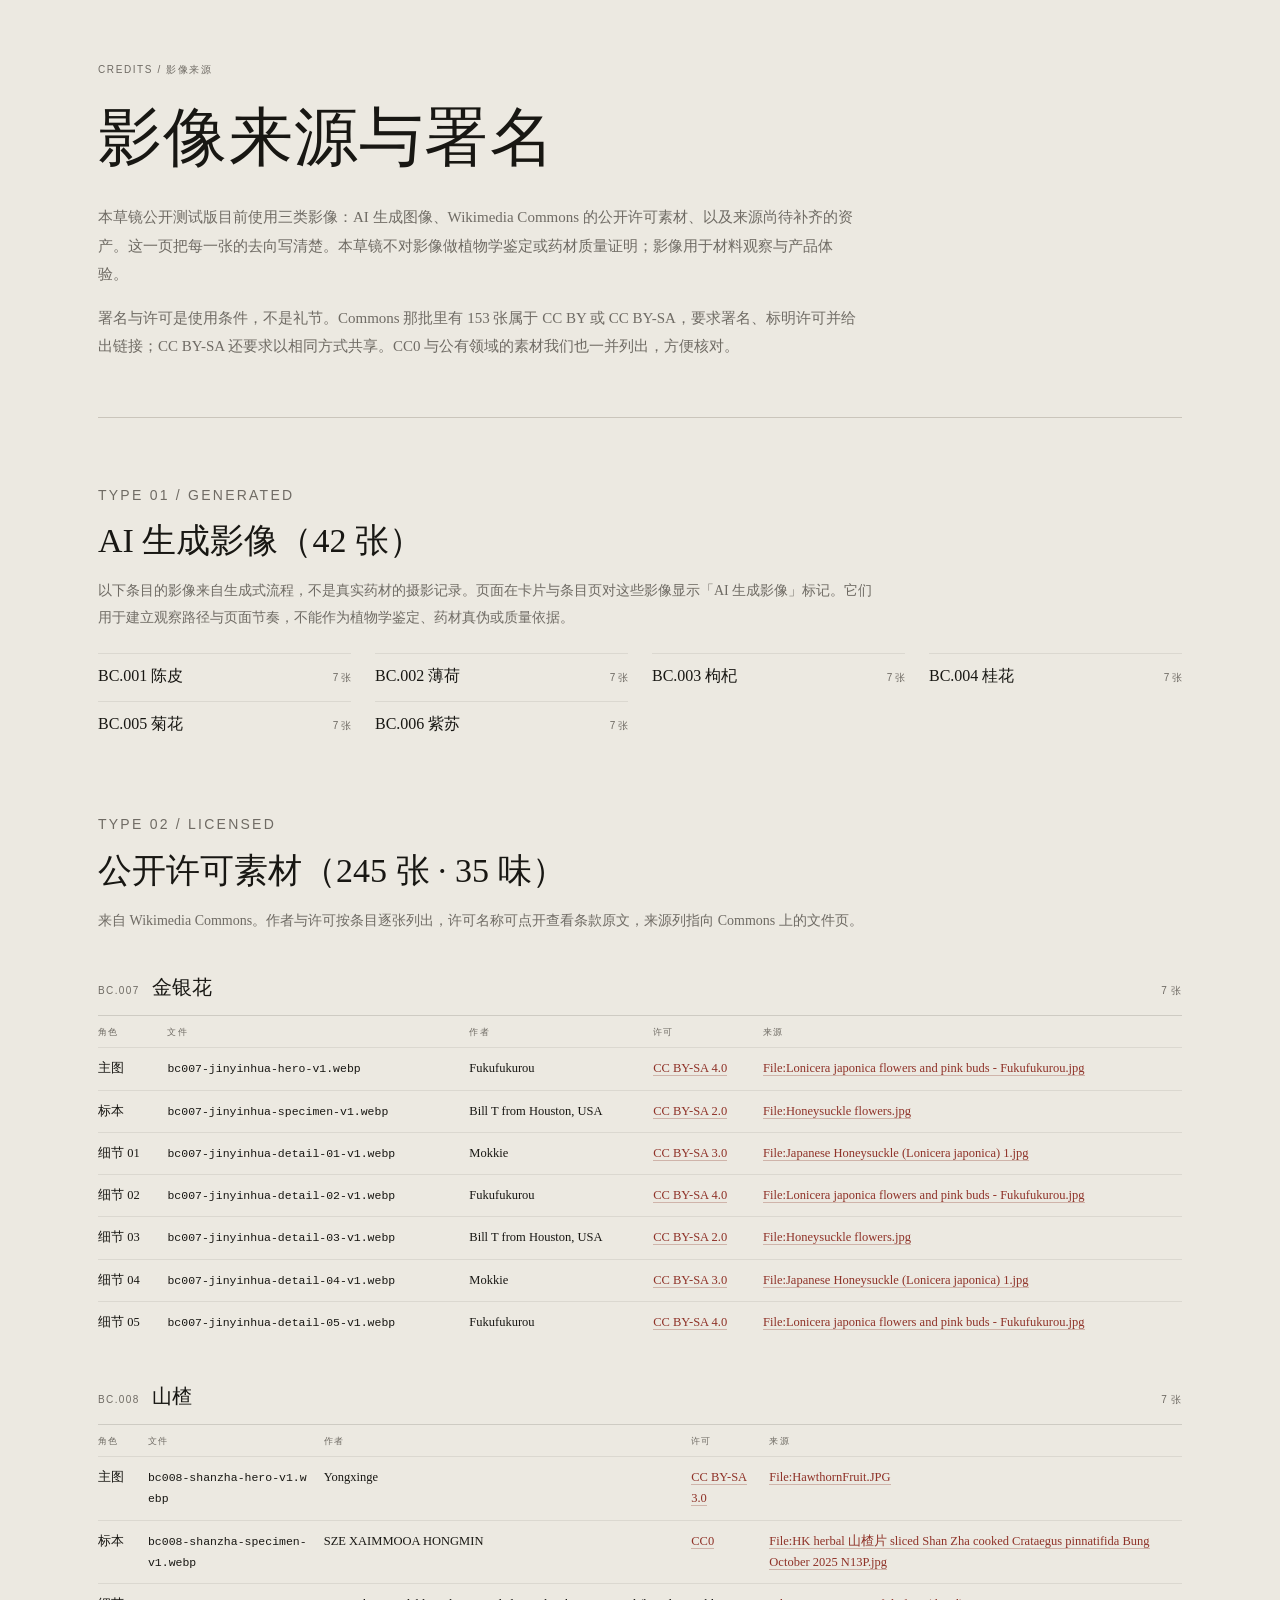
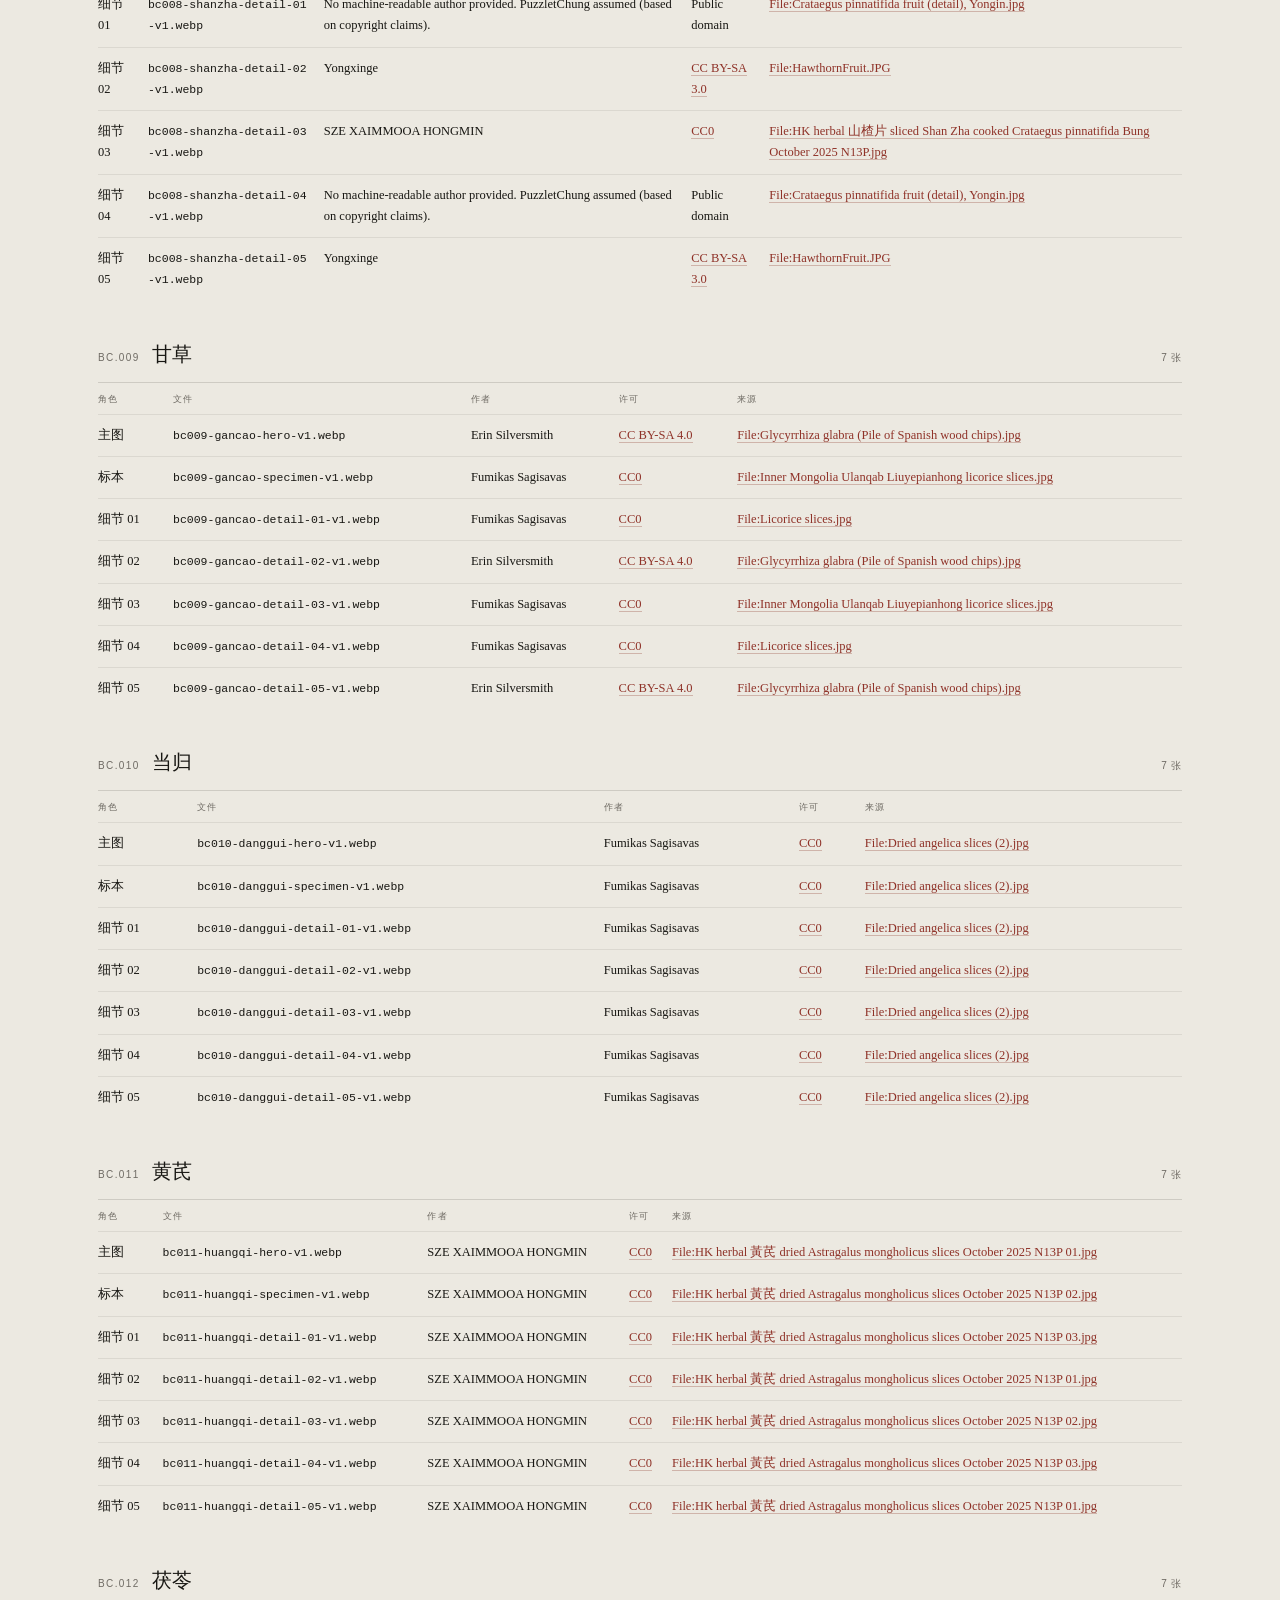
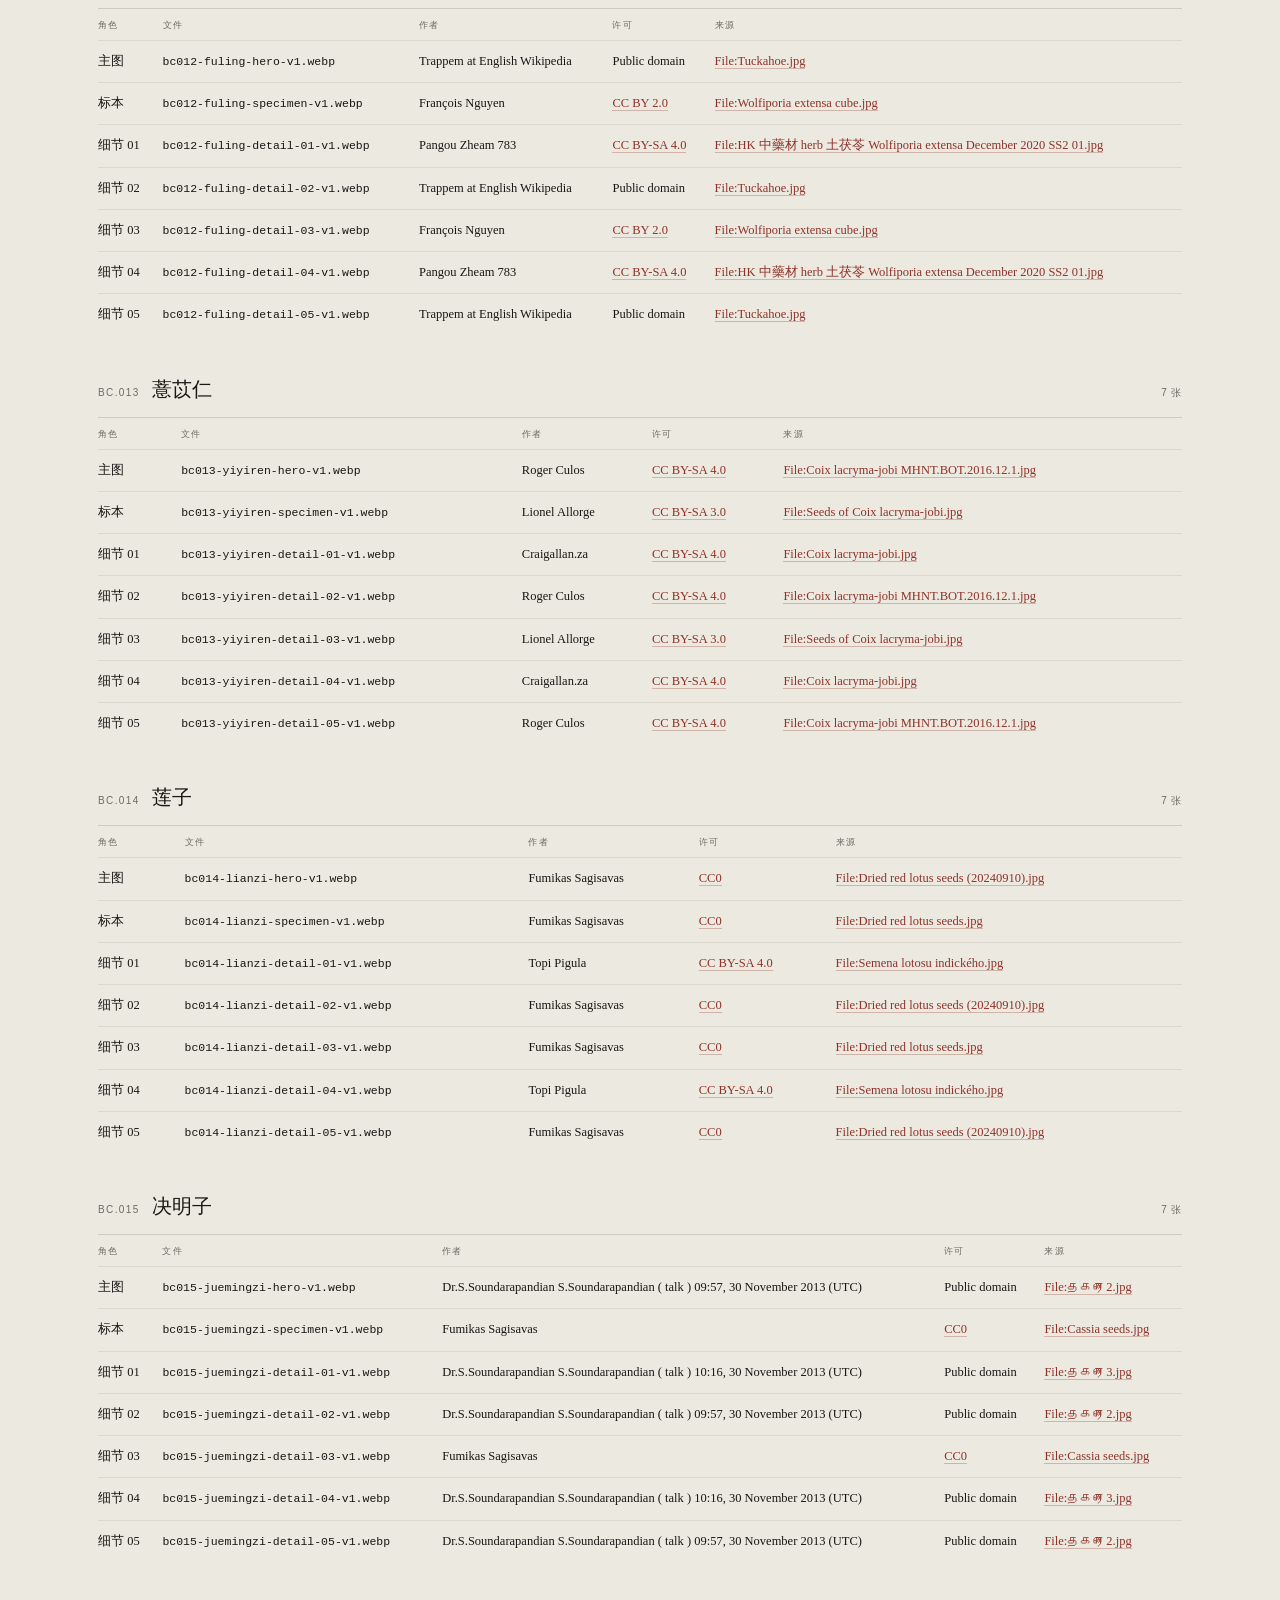
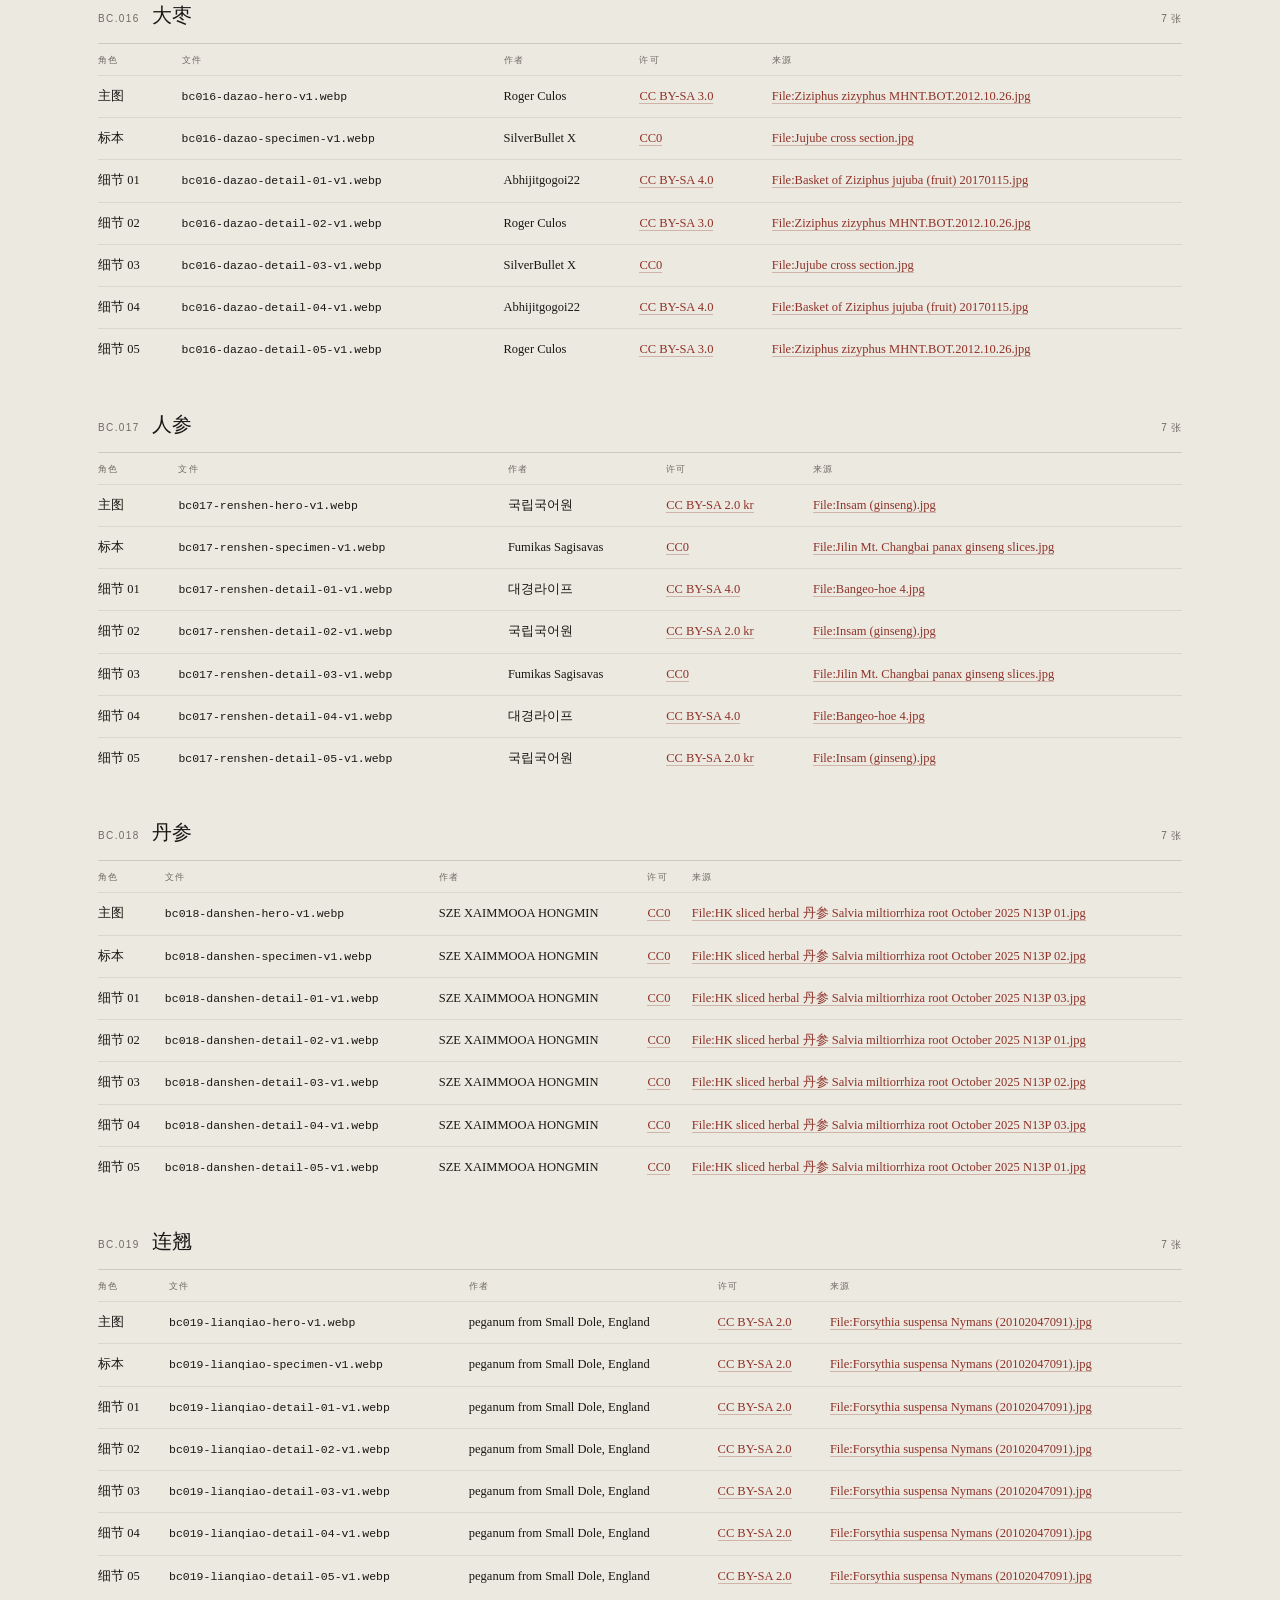
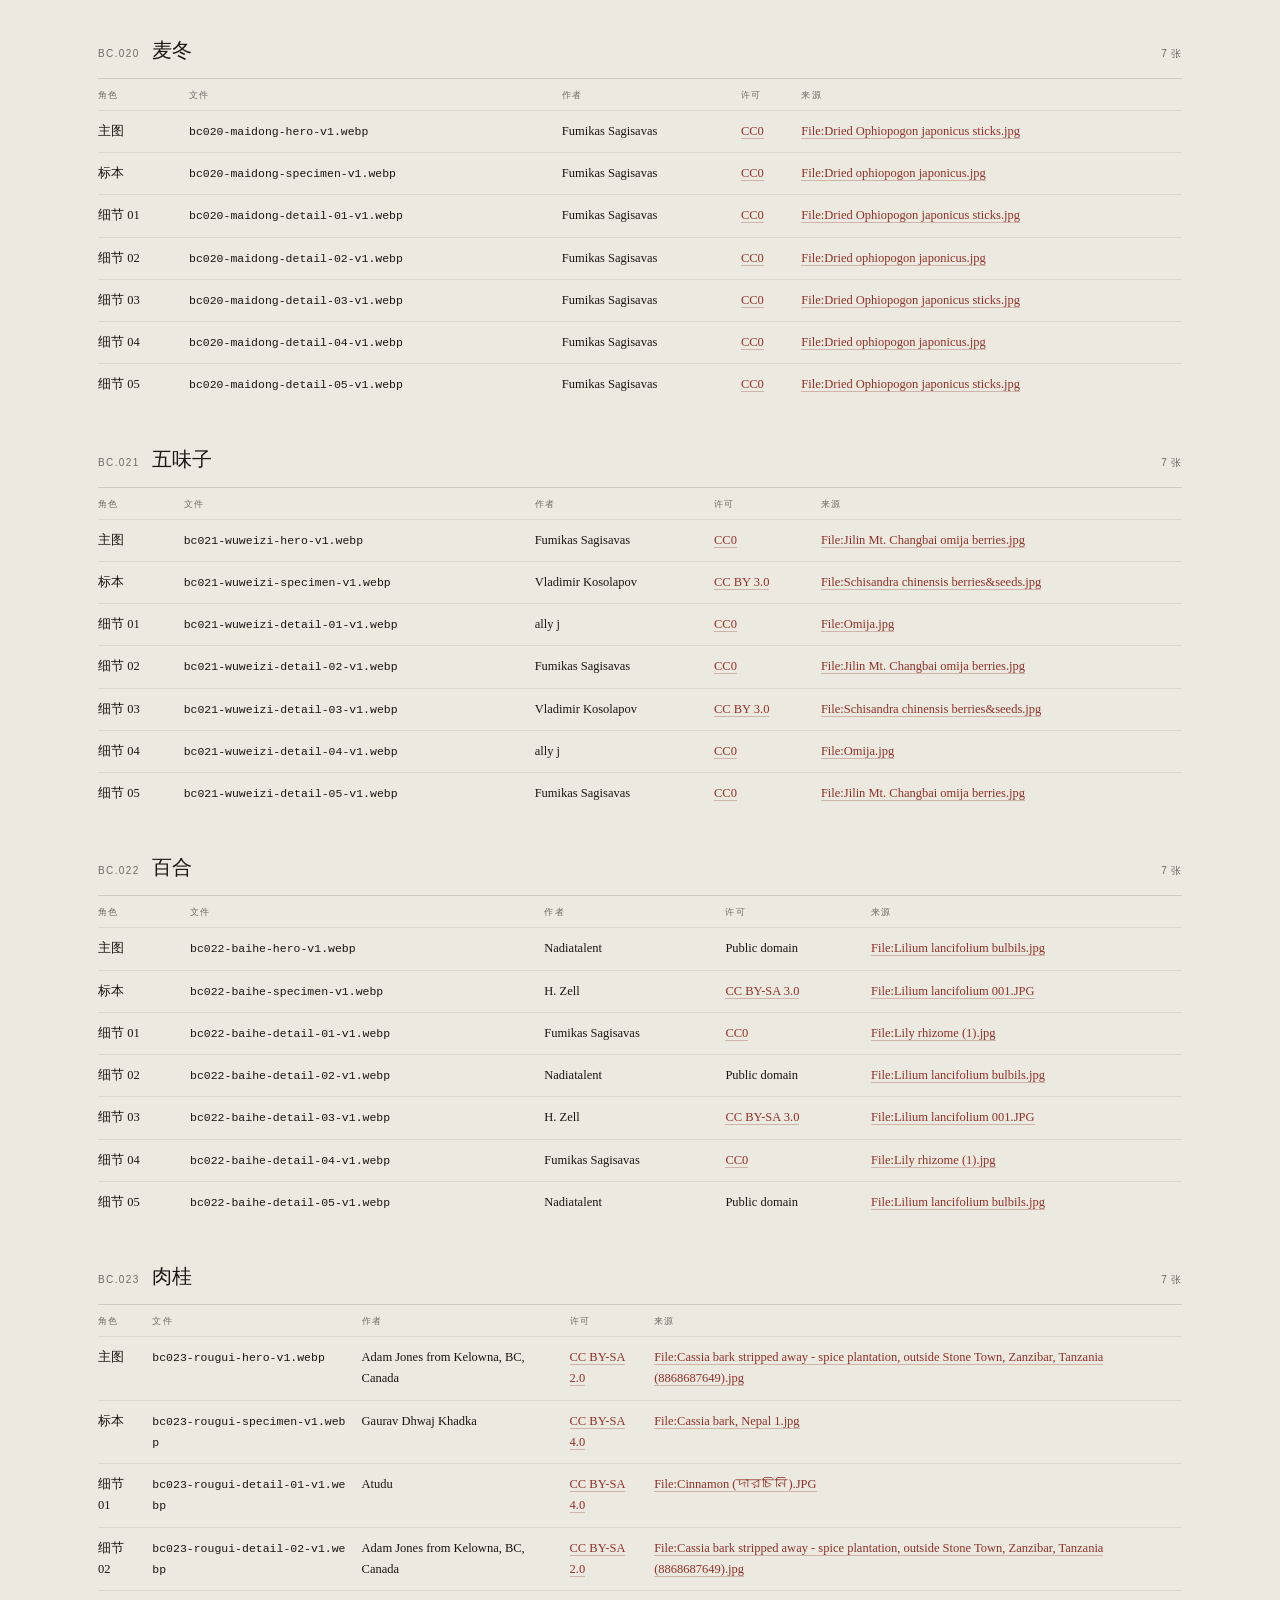
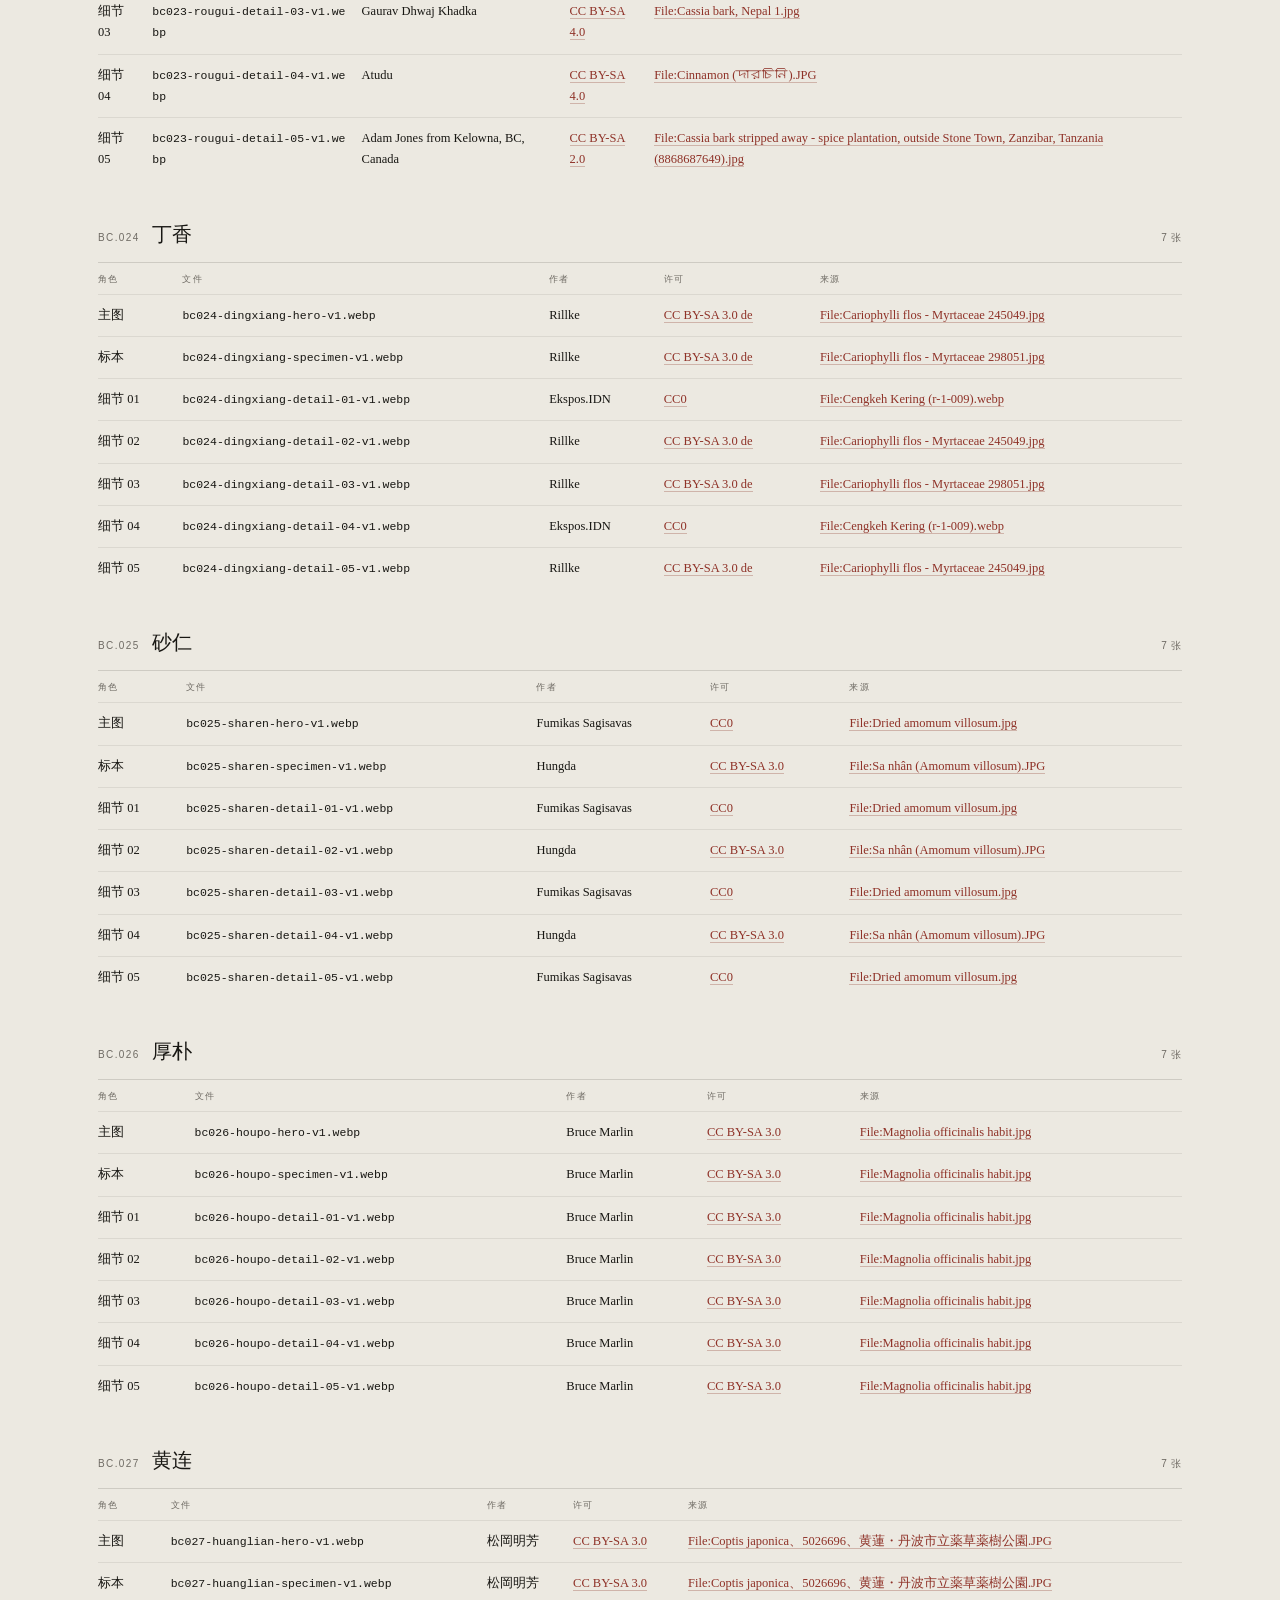
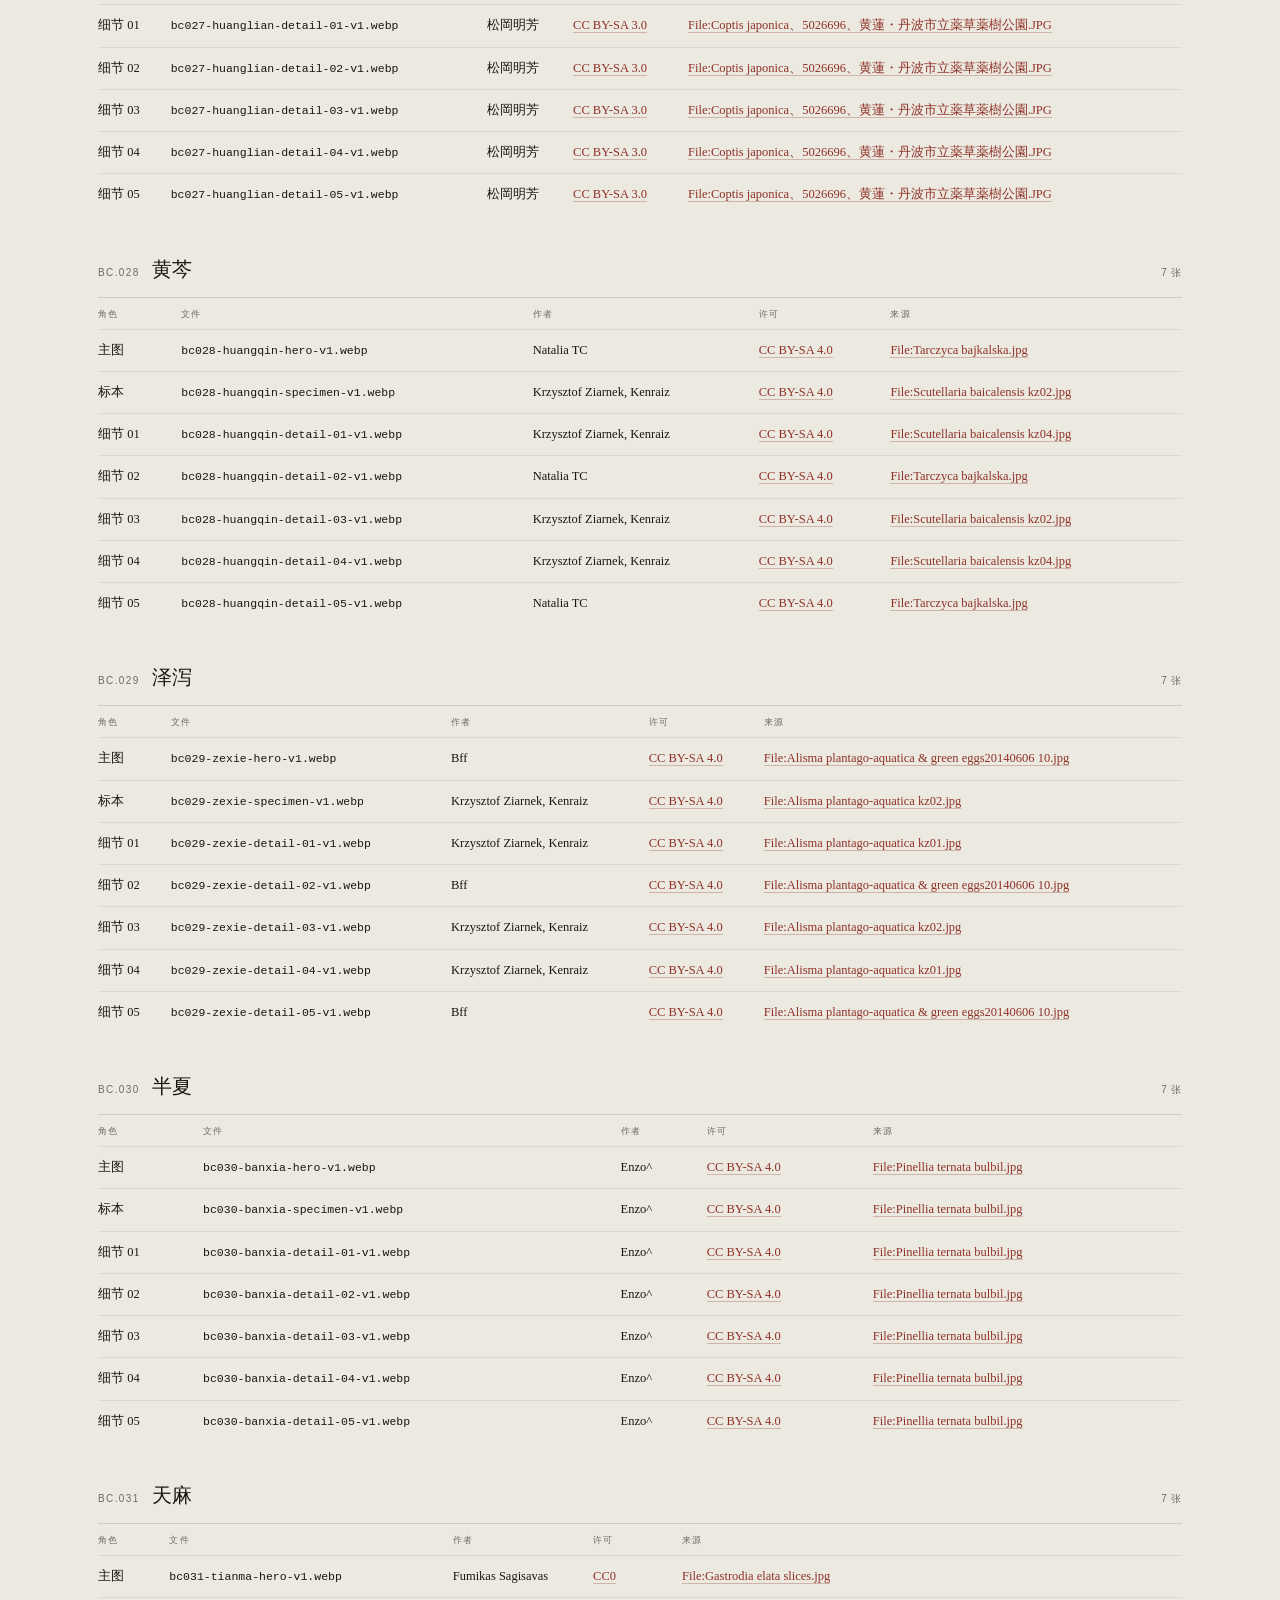
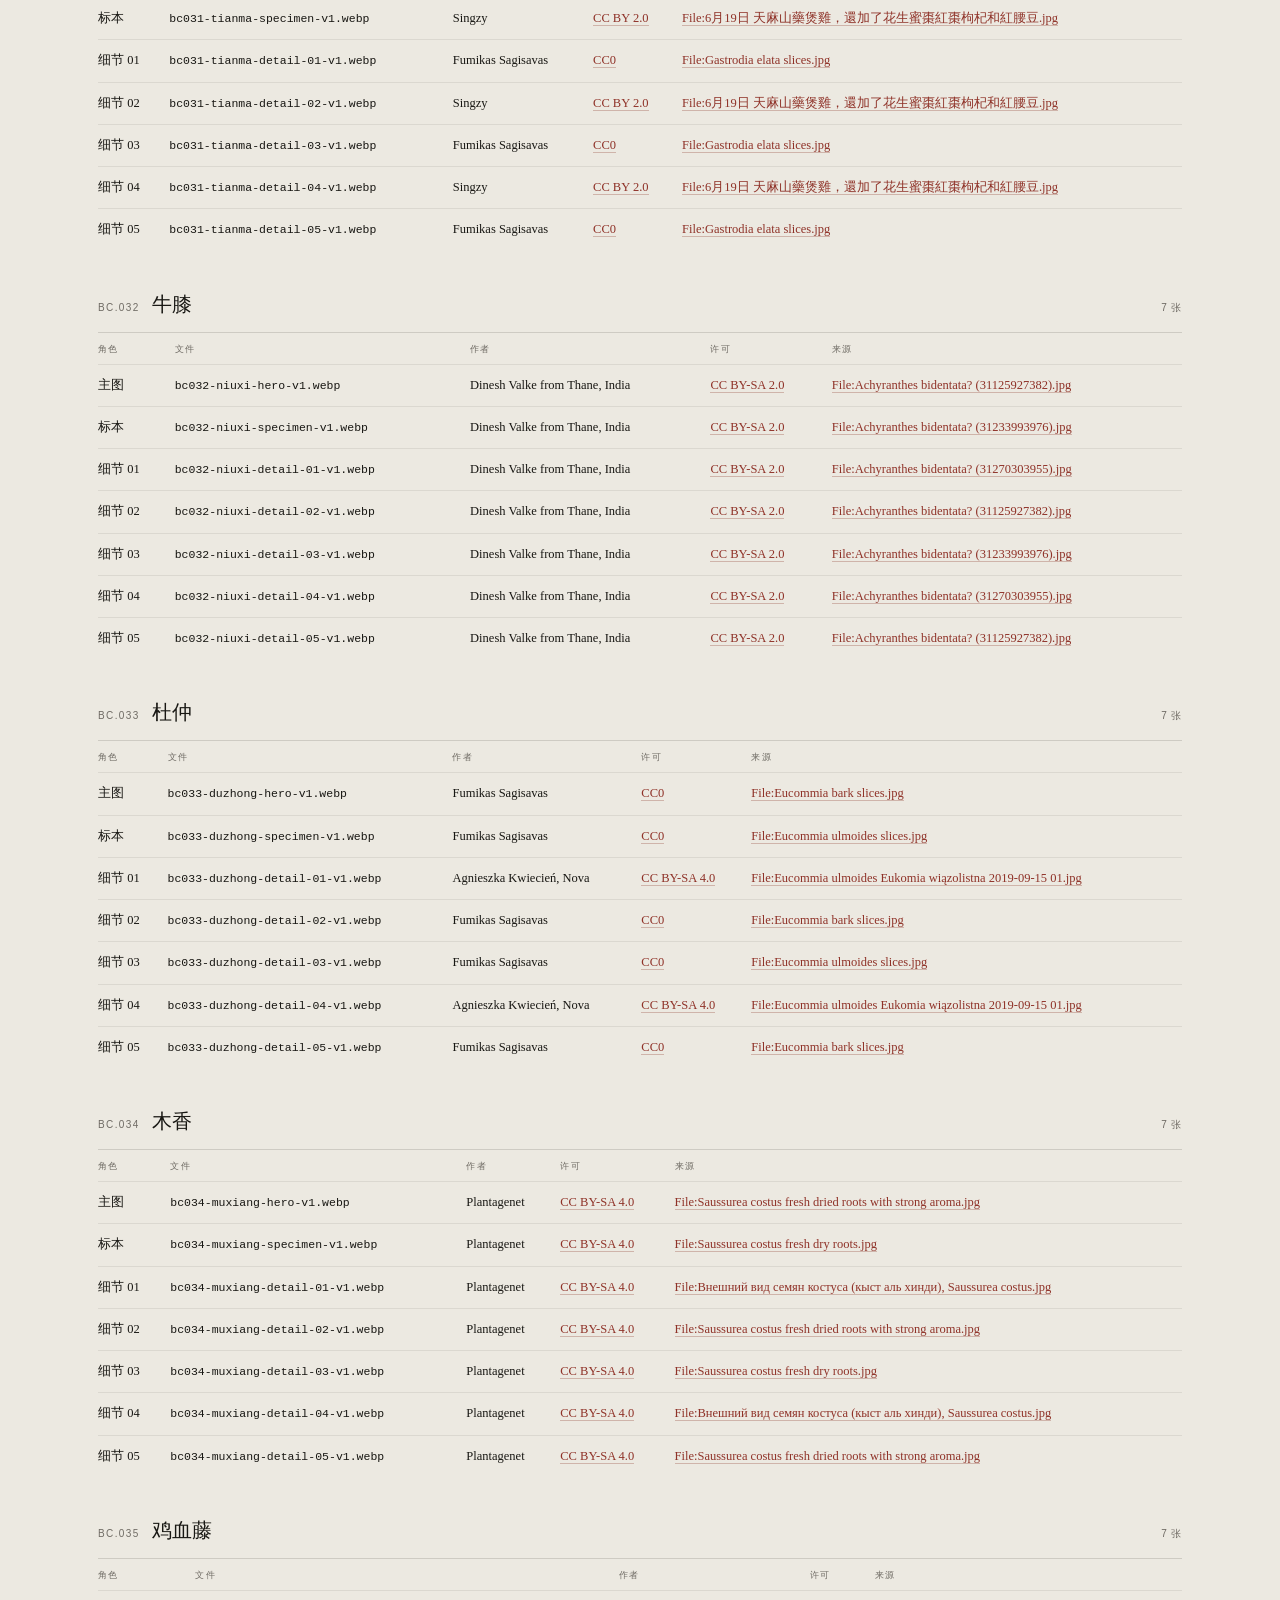
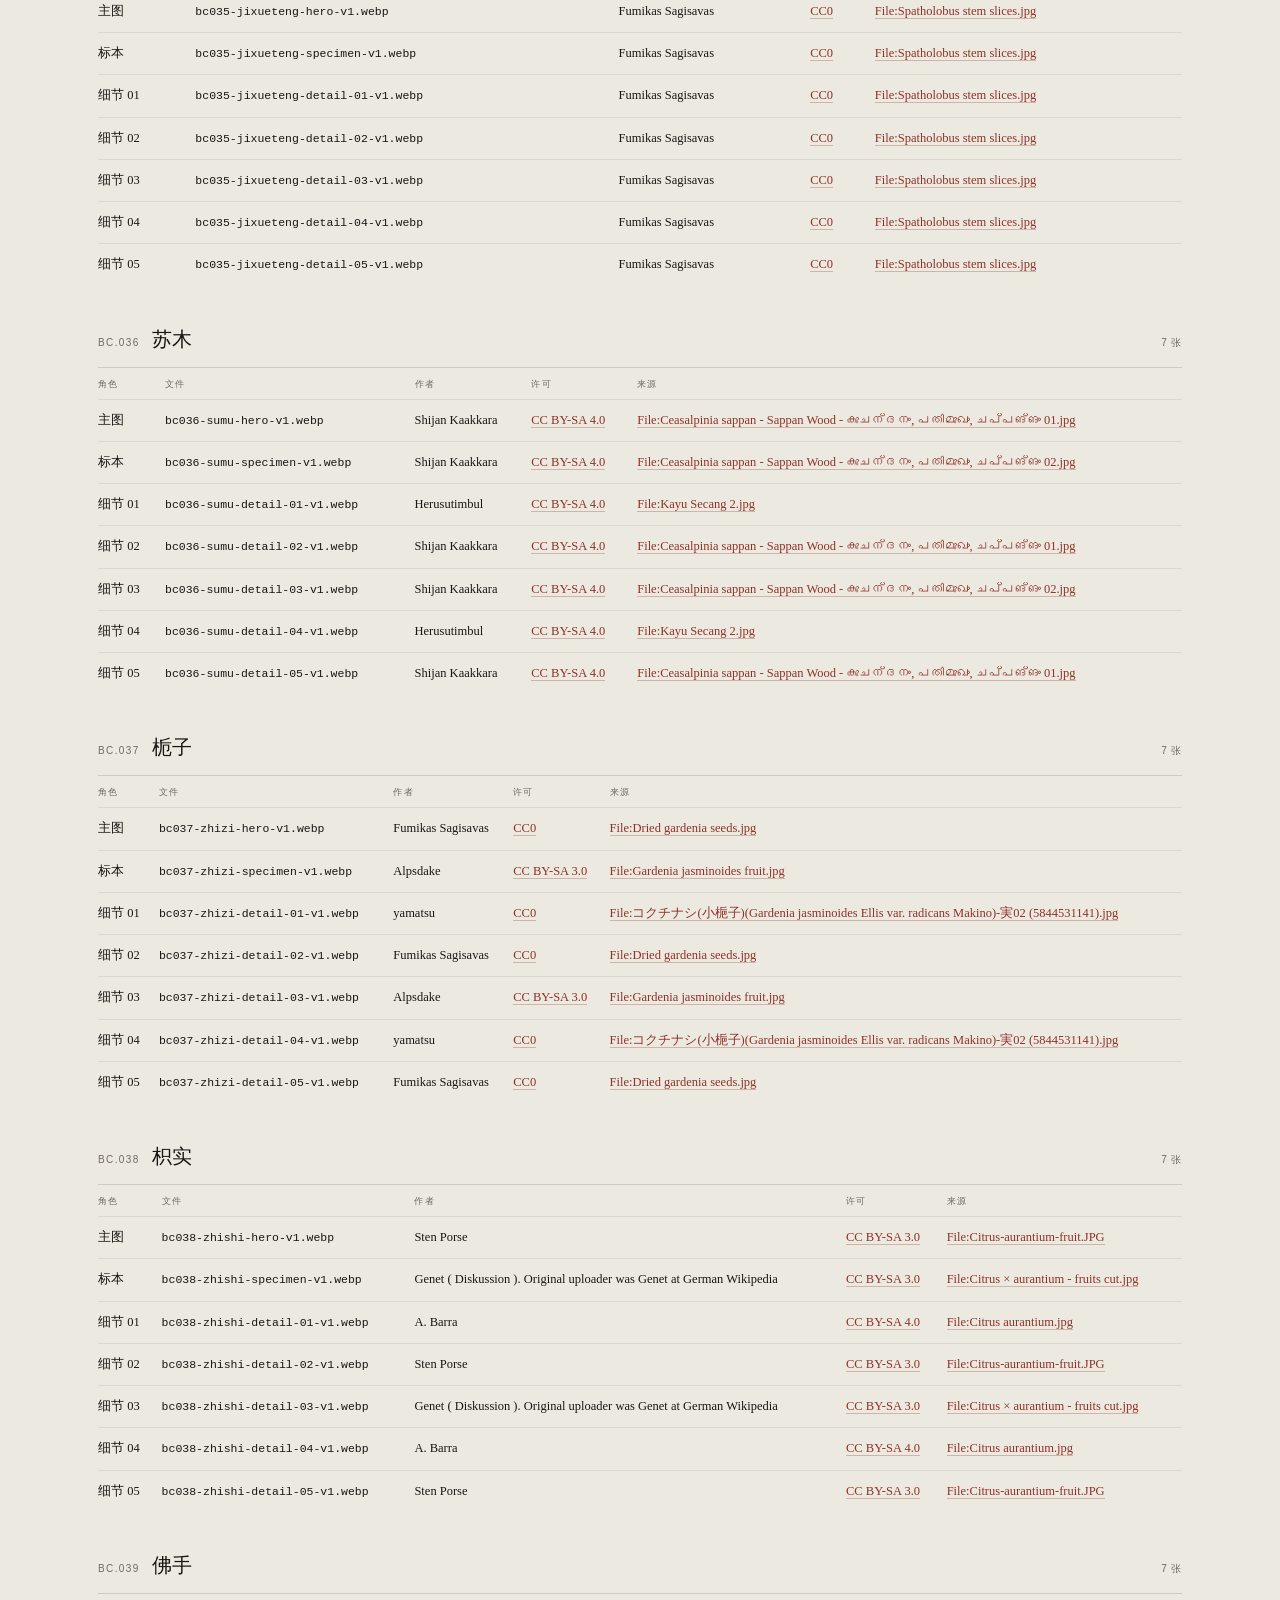
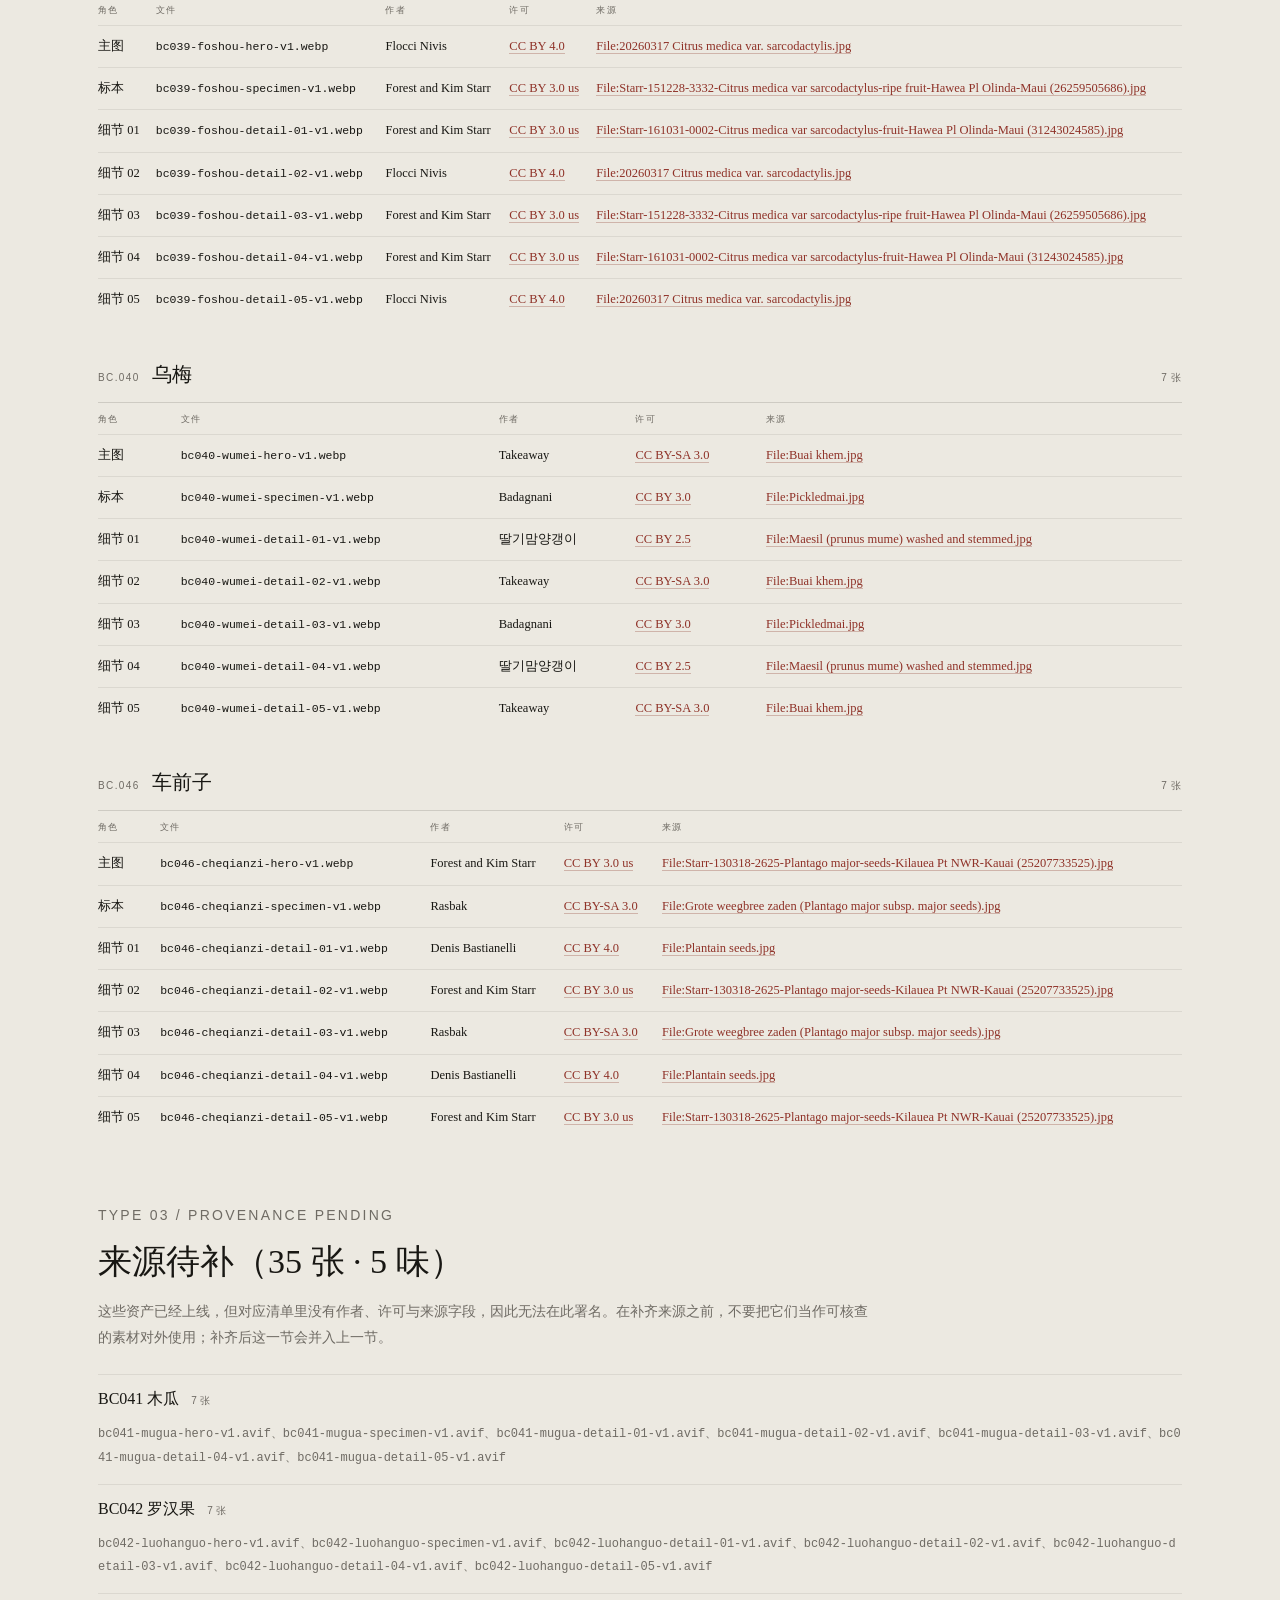
==== credits.html @ e304df93 "fix(credits): surface image attribution and label AI-generated assets Two gaps on the live site, bot" ====
<!doctype html>
<html lang="zh-CN">
<head>
<meta charset="UTF-8" />
<meta name="viewport" content="width=device-width, initial-scale=1" />
<meta name="theme-color" content="#ECE9E1" />
<title>影像来源与署名｜本草镜 BENCAO MIRROR</title>
<meta name="description" content="本草镜公开测试版所用影像的来源、作者与许可。" />
<link rel="stylesheet" href="./styles.css?v=365vf3" />
<link rel="stylesheet" href="./beta.css?v=400b1" />
<style>
.credits-page{max-width:1180px;margin:0 auto;padding:64px clamp(18px,4vw,48px) 120px}
.credits-page h1{font-size:clamp(38px,5vw,64px);font-weight:400;margin:18px 0 22px;letter-spacing:.02em}
.credits-lede{max-width:760px;color:var(--graphite);line-height:1.9;font-size:15px}
.credits-rule{height:1px;background:var(--fiber,rgba(24,23,19,.14));margin:56px 0}
.credits-section{margin-top:64px}
.credits-section>h2{font-size:clamp(24px,3vw,34px);font-weight:400;margin:10px 0 14px}
.credits-section>p{max-width:780px;color:var(--graphite);line-height:1.9;font-size:14px}
.credit-herb{margin-top:40px}
.credit-herb h3{font-weight:400;font-size:20px;margin:0 0 14px;display:flex;align-items:baseline;gap:12px;flex-wrap:wrap}
.credit-herb h3 span{font:10px/1 var(--sans,inherit);letter-spacing:.14em;color:var(--graphite)}
.credit-herb h3 small{font:10px/1 var(--sans,inherit);letter-spacing:.08em;color:var(--graphite);margin-left:auto}
.credit-table-wrap{overflow-x:auto;border-top:1px solid rgba(24,23,19,.14)}
.credit-table-wrap table{width:100%;border-collapse:collapse;font-size:12.5px}
.credit-table-wrap th{text-align:left;font:9px/1 var(--sans,inherit);letter-spacing:.14em;color:var(--graphite);padding:12px 14px 10px 0;text-transform:uppercase;white-space:nowrap}
.credit-table-wrap td{padding:10px 14px 10px 0;border-top:1px solid rgba(24,23,19,.08);vertical-align:top;line-height:1.7}
.credit-table-wrap td code{font-size:11.5px;word-break:break-all}
.credit-table-wrap a{color:var(--cinnabar,#8C3A2B);text-decoration:none;border-bottom:1px solid rgba(140,58,43,.3)}
.credit-ai{list-style:none;padding:0;margin:22px 0 0;display:grid;grid-template-columns:repeat(auto-fill,minmax(220px,1fr));gap:2px 24px}
.credit-ai li{display:flex;gap:10px;align-items:baseline;padding:12px 0;border-top:1px solid rgba(24,23,19,.08)}
.credit-ai li b{font-weight:400}
.credit-ai li span{margin-left:auto;font:10px/1 var(--sans,inherit);color:var(--graphite)}
.credits-pending{list-style:none;padding:0;margin:22px 0 0}
.credits-pending li{padding:14px 0;border-top:1px solid rgba(24,23,19,.08);display:flex;gap:12px;flex-wrap:wrap;align-items:baseline}
.credits-pending li b{font-weight:400}
.credits-pending li span{font:10px/1 var(--sans,inherit);color:var(--graphite)}
.credits-pending li p{margin:0;flex-basis:100%;font-size:12px;color:var(--graphite);line-height:1.9;word-break:break-all}
.credits-back{display:inline-block;margin-top:70px;color:var(--cinnabar,#8C3A2B);text-decoration:none;border-bottom:1px solid rgba(140,58,43,.35);padding-bottom:3px}
@media(max-width:640px){.credit-table-wrap thead{display:none}.credit-table-wrap tr{display:block;padding:12px 0;border-top:1px solid rgba(24,23,19,.1)}.credit-table-wrap td{display:block;border:0;padding:2px 0}.credit-table-wrap td::before{content:attr(data-label)"：";color:var(--graphite);font-size:11px}}
</style>
</head>
<body>
<main class="credits-page">
  <p class="eyebrow">CREDITS / 影像来源</p>
  <h1>影像来源与署名</h1>
  <p class="credits-lede">本草镜公开测试版目前使用三类影像：AI 生成图像、Wikimedia Commons 的公开许可素材、以及来源尚待补齐的资产。这一页把每一张的去向写清楚。本草镜不对影像做植物学鉴定或药材质量证明；影像用于材料观察与产品体验。</p>
  <p class="credits-lede">署名与许可是使用条件，不是礼节。Commons 那批里有 153 张属于 CC BY 或 CC BY-SA，要求署名、标明许可并给出链接；CC BY-SA 还要求以相同方式共享。CC0 与公有领域的素材我们也一并列出，方便核对。</p>
  <div class="credits-rule"></div>

  <section class="credits-section">
    <p class="eyebrow">TYPE 01 / GENERATED</p>
    <h2>AI 生成影像（42 张）</h2>
    <p>以下条目的影像来自生成式流程，不是真实药材的摄影记录。页面在卡片与条目页对这些影像显示「AI 生成影像」标记。它们用于建立观察路径与页面节奏，不能作为植物学鉴定、药材真伪或质量依据。</p>
    <ul class="credit-ai"><li><b>BC.001 陈皮</b><span>7 张</span></li><li><b>BC.002 薄荷</b><span>7 张</span></li><li><b>BC.003 枸杞</b><span>7 张</span></li><li><b>BC.004 桂花</b><span>7 张</span></li><li><b>BC.005 菊花</b><span>7 张</span></li><li><b>BC.006 紫苏</b><span>7 张</span></li></ul>
  </section>

  <section class="credits-section">
    <p class="eyebrow">TYPE 02 / LICENSED</p>
    <h2>公开许可素材（245 张 · 35 味）</h2>
    <p>来自 Wikimedia Commons。作者与许可按条目逐张列出，许可名称可点开查看条款原文，来源列指向 Commons 上的文件页。</p>
    <section class="credit-herb"><h3><span>BC.007</span>金银花<small>7 张</small></h3><div class="credit-table-wrap"><table><thead><tr><th>角色</th><th>文件</th><th>作者</th><th>许可</th><th>来源</th></tr></thead><tbody><tr><td data-label="角色">主图</td><td data-label="文件"><code>bc007-jinyinhua-hero-v1.webp</code></td><td data-label="作者">Fukufukurou</td><td data-label="许可"><a href="https://creativecommons.org/licenses/by-sa/4.0" rel="license noopener" target="_blank">CC BY-SA 4.0</a></td><td data-label="来源"><a href="https://commons.wikimedia.org/wiki/File:Lonicera_japonica_flowers_and_pink_buds_-_Fukufukurou.jpg" rel="noopener" target="_blank">File:Lonicera japonica flowers and pink buds - Fukufukurou.jpg</a></td></tr><tr><td data-label="角色">标本</td><td data-label="文件"><code>bc007-jinyinhua-specimen-v1.webp</code></td><td data-label="作者">Bill T from Houston, USA</td><td data-label="许可"><a href="https://creativecommons.org/licenses/by-sa/2.0" rel="license noopener" target="_blank">CC BY-SA 2.0</a></td><td data-label="来源"><a href="https://commons.wikimedia.org/wiki/File:Honeysuckle_flowers.jpg" rel="noopener" target="_blank">File:Honeysuckle flowers.jpg</a></td></tr><tr><td data-label="角色">细节 01</td><td data-label="文件"><code>bc007-jinyinhua-detail-01-v1.webp</code></td><td data-label="作者">Mokkie</td><td data-label="许可"><a href="https://creativecommons.org/licenses/by-sa/3.0" rel="license noopener" target="_blank">CC BY-SA 3.0</a></td><td data-label="来源"><a href="https://commons.wikimedia.org/wiki/File:Japanese_Honeysuckle_(Lonicera_japonica)_1.jpg" rel="noopener" target="_blank">File:Japanese Honeysuckle (Lonicera japonica) 1.jpg</a></td></tr><tr><td data-label="角色">细节 02</td><td data-label="文件"><code>bc007-jinyinhua-detail-02-v1.webp</code></td><td data-label="作者">Fukufukurou</td><td data-label="许可"><a href="https://creativecommons.org/licenses/by-sa/4.0" rel="license noopener" target="_blank">CC BY-SA 4.0</a></td><td data-label="来源"><a href="https://commons.wikimedia.org/wiki/File:Lonicera_japonica_flowers_and_pink_buds_-_Fukufukurou.jpg" rel="noopener" target="_blank">File:Lonicera japonica flowers and pink buds - Fukufukurou.jpg</a></td></tr><tr><td data-label="角色">细节 03</td><td data-label="文件"><code>bc007-jinyinhua-detail-03-v1.webp</code></td><td data-label="作者">Bill T from Houston, USA</td><td data-label="许可"><a href="https://creativecommons.org/licenses/by-sa/2.0" rel="license noopener" target="_blank">CC BY-SA 2.0</a></td><td data-label="来源"><a href="https://commons.wikimedia.org/wiki/File:Honeysuckle_flowers.jpg" rel="noopener" target="_blank">File:Honeysuckle flowers.jpg</a></td></tr><tr><td data-label="角色">细节 04</td><td data-label="文件"><code>bc007-jinyinhua-detail-04-v1.webp</code></td><td data-label="作者">Mokkie</td><td data-label="许可"><a href="https://creativecommons.org/licenses/by-sa/3.0" rel="license noopener" target="_blank">CC BY-SA 3.0</a></td><td data-label="来源"><a href="https://commons.wikimedia.org/wiki/File:Japanese_Honeysuckle_(Lonicera_japonica)_1.jpg" rel="noopener" target="_blank">File:Japanese Honeysuckle (Lonicera japonica) 1.jpg</a></td></tr><tr><td data-label="角色">细节 05</td><td data-label="文件"><code>bc007-jinyinhua-detail-05-v1.webp</code></td><td data-label="作者">Fukufukurou</td><td data-label="许可"><a href="https://creativecommons.org/licenses/by-sa/4.0" rel="license noopener" target="_blank">CC BY-SA 4.0</a></td><td data-label="来源"><a href="https://commons.wikimedia.org/wiki/File:Lonicera_japonica_flowers_and_pink_buds_-_Fukufukurou.jpg" rel="noopener" target="_blank">File:Lonicera japonica flowers and pink buds - Fukufukurou.jpg</a></td></tr></tbody></table></div></section><section class="credit-herb"><h3><span>BC.008</span>山楂<small>7 张</small></h3><div class="credit-table-wrap"><table><thead><tr><th>角色</th><th>文件</th><th>作者</th><th>许可</th><th>来源</th></tr></thead><tbody><tr><td data-label="角色">主图</td><td data-label="文件"><code>bc008-shanzha-hero-v1.webp</code></td><td data-label="作者">Yongxinge</td><td data-label="许可"><a href="http://creativecommons.org/licenses/by-sa/3.0/" rel="license noopener" target="_blank">CC BY-SA 3.0</a></td><td data-label="来源"><a href="https://commons.wikimedia.org/wiki/File:HawthornFruit.JPG" rel="noopener" target="_blank">File:HawthornFruit.JPG</a></td></tr><tr><td data-label="角色">标本</td><td data-label="文件"><code>bc008-shanzha-specimen-v1.webp</code></td><td data-label="作者">SZE XAIMMOOA HONGMIN</td><td data-label="许可"><a href="http://creativecommons.org/publicdomain/zero/1.0/deed.en" rel="license noopener" target="_blank">CC0</a></td><td data-label="来源"><a href="https://commons.wikimedia.org/wiki/File:HK_herbal_%E5%B1%B1%E6%A5%82%E7%89%87_sliced_Shan_Zha_cooked_Crataegus_pinnatifida_Bung_October_2025_N13P.jpg" rel="noopener" target="_blank">File:HK herbal 山楂片 sliced Shan Zha cooked Crataegus pinnatifida Bung October 2025 N13P.jpg</a></td></tr><tr><td data-label="角色">细节 01</td><td data-label="文件"><code>bc008-shanzha-detail-01-v1.webp</code></td><td data-label="作者">No machine-readable author provided. PuzzletChung assumed (based on copyright claims).</td><td data-label="许可">Public domain</td><td data-label="来源"><a href="https://commons.wikimedia.org/wiki/File:Crataegus_pinnatifida_fruit_(detail),_Yongin.jpg" rel="noopener" target="_blank">File:Crataegus pinnatifida fruit (detail), Yongin.jpg</a></td></tr><tr><td data-label="角色">细节 02</td><td data-label="文件"><code>bc008-shanzha-detail-02-v1.webp</code></td><td data-label="作者">Yongxinge</td><td data-label="许可"><a href="http://creativecommons.org/licenses/by-sa/3.0/" rel="license noopener" target="_blank">CC BY-SA 3.0</a></td><td data-label="来源"><a href="https://commons.wikimedia.org/wiki/File:HawthornFruit.JPG" rel="noopener" target="_blank">File:HawthornFruit.JPG</a></td></tr><tr><td data-label="角色">细节 03</td><td data-label="文件"><code>bc008-shanzha-detail-03-v1.webp</code></td><td data-label="作者">SZE XAIMMOOA HONGMIN</td><td data-label="许可"><a href="http://creativecommons.org/publicdomain/zero/1.0/deed.en" rel="license noopener" target="_blank">CC0</a></td><td data-label="来源"><a href="https://commons.wikimedia.org/wiki/File:HK_herbal_%E5%B1%B1%E6%A5%82%E7%89%87_sliced_Shan_Zha_cooked_Crataegus_pinnatifida_Bung_October_2025_N13P.jpg" rel="noopener" target="_blank">File:HK herbal 山楂片 sliced Shan Zha cooked Crataegus pinnatifida Bung October 2025 N13P.jpg</a></td></tr><tr><td data-label="角色">细节 04</td><td data-label="文件"><code>bc008-shanzha-detail-04-v1.webp</code></td><td data-label="作者">No machine-readable author provided. PuzzletChung assumed (based on copyright claims).</td><td data-label="许可">Public domain</td><td data-label="来源"><a href="https://commons.wikimedia.org/wiki/File:Crataegus_pinnatifida_fruit_(detail),_Yongin.jpg" rel="noopener" target="_blank">File:Crataegus pinnatifida fruit (detail), Yongin.jpg</a></td></tr><tr><td data-label="角色">细节 05</td><td data-label="文件"><code>bc008-shanzha-detail-05-v1.webp</code></td><td data-label="作者">Yongxinge</td><td data-label="许可"><a href="http://creativecommons.org/licenses/by-sa/3.0/" rel="license noopener" target="_blank">CC BY-SA 3.0</a></td><td data-label="来源"><a href="https://commons.wikimedia.org/wiki/File:HawthornFruit.JPG" rel="noopener" target="_blank">File:HawthornFruit.JPG</a></td></tr></tbody></table></div></section><section class="credit-herb"><h3><span>BC.009</span>甘草<small>7 张</small></h3><div class="credit-table-wrap"><table><thead><tr><th>角色</th><th>文件</th><th>作者</th><th>许可</th><th>来源</th></tr></thead><tbody><tr><td data-label="角色">主图</td><td data-label="文件"><code>bc009-gancao-hero-v1.webp</code></td><td data-label="作者">Erin Silversmith</td><td data-label="许可"><a href="https://creativecommons.org/licenses/by-sa/4.0" rel="license noopener" target="_blank">CC BY-SA 4.0</a></td><td data-label="来源"><a href="https://commons.wikimedia.org/wiki/File:Glycyrrhiza_glabra_(Pile_of_Spanish_wood_chips).jpg" rel="noopener" target="_blank">File:Glycyrrhiza glabra (Pile of Spanish wood chips).jpg</a></td></tr><tr><td data-label="角色">标本</td><td data-label="文件"><code>bc009-gancao-specimen-v1.webp</code></td><td data-label="作者">Fumikas Sagisavas</td><td data-label="许可"><a href="http://creativecommons.org/publicdomain/zero/1.0/deed.en" rel="license noopener" target="_blank">CC0</a></td><td data-label="来源"><a href="https://commons.wikimedia.org/wiki/File:Inner_Mongolia_Ulanqab_Liuyepianhong_licorice_slices.jpg" rel="noopener" target="_blank">File:Inner Mongolia Ulanqab Liuyepianhong licorice slices.jpg</a></td></tr><tr><td data-label="角色">细节 01</td><td data-label="文件"><code>bc009-gancao-detail-01-v1.webp</code></td><td data-label="作者">Fumikas Sagisavas</td><td data-label="许可"><a href="http://creativecommons.org/publicdomain/zero/1.0/deed.en" rel="license noopener" target="_blank">CC0</a></td><td data-label="来源"><a href="https://commons.wikimedia.org/wiki/File:Licorice_slices.jpg" rel="noopener" target="_blank">File:Licorice slices.jpg</a></td></tr><tr><td data-label="角色">细节 02</td><td data-label="文件"><code>bc009-gancao-detail-02-v1.webp</code></td><td data-label="作者">Erin Silversmith</td><td data-label="许可"><a href="https://creativecommons.org/licenses/by-sa/4.0" rel="license noopener" target="_blank">CC BY-SA 4.0</a></td><td data-label="来源"><a href="https://commons.wikimedia.org/wiki/File:Glycyrrhiza_glabra_(Pile_of_Spanish_wood_chips).jpg" rel="noopener" target="_blank">File:Glycyrrhiza glabra (Pile of Spanish wood chips).jpg</a></td></tr><tr><td data-label="角色">细节 03</td><td data-label="文件"><code>bc009-gancao-detail-03-v1.webp</code></td><td data-label="作者">Fumikas Sagisavas</td><td data-label="许可"><a href="http://creativecommons.org/publicdomain/zero/1.0/deed.en" rel="license noopener" target="_blank">CC0</a></td><td data-label="来源"><a href="https://commons.wikimedia.org/wiki/File:Inner_Mongolia_Ulanqab_Liuyepianhong_licorice_slices.jpg" rel="noopener" target="_blank">File:Inner Mongolia Ulanqab Liuyepianhong licorice slices.jpg</a></td></tr><tr><td data-label="角色">细节 04</td><td data-label="文件"><code>bc009-gancao-detail-04-v1.webp</code></td><td data-label="作者">Fumikas Sagisavas</td><td data-label="许可"><a href="http://creativecommons.org/publicdomain/zero/1.0/deed.en" rel="license noopener" target="_blank">CC0</a></td><td data-label="来源"><a href="https://commons.wikimedia.org/wiki/File:Licorice_slices.jpg" rel="noopener" target="_blank">File:Licorice slices.jpg</a></td></tr><tr><td data-label="角色">细节 05</td><td data-label="文件"><code>bc009-gancao-detail-05-v1.webp</code></td><td data-label="作者">Erin Silversmith</td><td data-label="许可"><a href="https://creativecommons.org/licenses/by-sa/4.0" rel="license noopener" target="_blank">CC BY-SA 4.0</a></td><td data-label="来源"><a href="https://commons.wikimedia.org/wiki/File:Glycyrrhiza_glabra_(Pile_of_Spanish_wood_chips).jpg" rel="noopener" target="_blank">File:Glycyrrhiza glabra (Pile of Spanish wood chips).jpg</a></td></tr></tbody></table></div></section><section class="credit-herb"><h3><span>BC.010</span>当归<small>7 张</small></h3><div class="credit-table-wrap"><table><thead><tr><th>角色</th><th>文件</th><th>作者</th><th>许可</th><th>来源</th></tr></thead><tbody><tr><td data-label="角色">主图</td><td data-label="文件"><code>bc010-danggui-hero-v1.webp</code></td><td data-label="作者">Fumikas Sagisavas</td><td data-label="许可"><a href="http://creativecommons.org/publicdomain/zero/1.0/deed.en" rel="license noopener" target="_blank">CC0</a></td><td data-label="来源"><a href="https://commons.wikimedia.org/wiki/File:Dried_angelica_slices_(2).jpg" rel="noopener" target="_blank">File:Dried angelica slices (2).jpg</a></td></tr><tr><td data-label="角色">标本</td><td data-label="文件"><code>bc010-danggui-specimen-v1.webp</code></td><td data-label="作者">Fumikas Sagisavas</td><td data-label="许可"><a href="http://creativecommons.org/publicdomain/zero/1.0/deed.en" rel="license noopener" target="_blank">CC0</a></td><td data-label="来源"><a href="https://commons.wikimedia.org/wiki/File:Dried_angelica_slices_(2).jpg" rel="noopener" target="_blank">File:Dried angelica slices (2).jpg</a></td></tr><tr><td data-label="角色">细节 01</td><td data-label="文件"><code>bc010-danggui-detail-01-v1.webp</code></td><td data-label="作者">Fumikas Sagisavas</td><td data-label="许可"><a href="http://creativecommons.org/publicdomain/zero/1.0/deed.en" rel="license noopener" target="_blank">CC0</a></td><td data-label="来源"><a href="https://commons.wikimedia.org/wiki/File:Dried_angelica_slices_(2).jpg" rel="noopener" target="_blank">File:Dried angelica slices (2).jpg</a></td></tr><tr><td data-label="角色">细节 02</td><td data-label="文件"><code>bc010-danggui-detail-02-v1.webp</code></td><td data-label="作者">Fumikas Sagisavas</td><td data-label="许可"><a href="http://creativecommons.org/publicdomain/zero/1.0/deed.en" rel="license noopener" target="_blank">CC0</a></td><td data-label="来源"><a href="https://commons.wikimedia.org/wiki/File:Dried_angelica_slices_(2).jpg" rel="noopener" target="_blank">File:Dried angelica slices (2).jpg</a></td></tr><tr><td data-label="角色">细节 03</td><td data-label="文件"><code>bc010-danggui-detail-03-v1.webp</code></td><td data-label="作者">Fumikas Sagisavas</td><td data-label="许可"><a href="http://creativecommons.org/publicdomain/zero/1.0/deed.en" rel="license noopener" target="_blank">CC0</a></td><td data-label="来源"><a href="https://commons.wikimedia.org/wiki/File:Dried_angelica_slices_(2).jpg" rel="noopener" target="_blank">File:Dried angelica slices (2).jpg</a></td></tr><tr><td data-label="角色">细节 04</td><td data-label="文件"><code>bc010-danggui-detail-04-v1.webp</code></td><td data-label="作者">Fumikas Sagisavas</td><td data-label="许可"><a href="http://creativecommons.org/publicdomain/zero/1.0/deed.en" rel="license noopener" target="_blank">CC0</a></td><td data-label="来源"><a href="https://commons.wikimedia.org/wiki/File:Dried_angelica_slices_(2).jpg" rel="noopener" target="_blank">File:Dried angelica slices (2).jpg</a></td></tr><tr><td data-label="角色">细节 05</td><td data-label="文件"><code>bc010-danggui-detail-05-v1.webp</code></td><td data-label="作者">Fumikas Sagisavas</td><td data-label="许可"><a href="http://creativecommons.org/publicdomain/zero/1.0/deed.en" rel="license noopener" target="_blank">CC0</a></td><td data-label="来源"><a href="https://commons.wikimedia.org/wiki/File:Dried_angelica_slices_(2).jpg" rel="noopener" target="_blank">File:Dried angelica slices (2).jpg</a></td></tr></tbody></table></div></section><section class="credit-herb"><h3><span>BC.011</span>黄芪<small>7 张</small></h3><div class="credit-table-wrap"><table><thead><tr><th>角色</th><th>文件</th><th>作者</th><th>许可</th><th>来源</th></tr></thead><tbody><tr><td data-label="角色">主图</td><td data-label="文件"><code>bc011-huangqi-hero-v1.webp</code></td><td data-label="作者">SZE XAIMMOOA HONGMIN</td><td data-label="许可"><a href="http://creativecommons.org/publicdomain/zero/1.0/deed.en" rel="license noopener" target="_blank">CC0</a></td><td data-label="来源"><a href="https://commons.wikimedia.org/wiki/File:HK_herbal_%E9%BB%83%E8%8A%AA_dried_Astragalus_mongholicus_slices_October_2025_N13P_01.jpg" rel="noopener" target="_blank">File:HK herbal 黃芪 dried Astragalus mongholicus slices October 2025 N13P 01.jpg</a></td></tr><tr><td data-label="角色">标本</td><td data-label="文件"><code>bc011-huangqi-specimen-v1.webp</code></td><td data-label="作者">SZE XAIMMOOA HONGMIN</td><td data-label="许可"><a href="http://creativecommons.org/publicdomain/zero/1.0/deed.en" rel="license noopener" target="_blank">CC0</a></td><td data-label="来源"><a href="https://commons.wikimedia.org/wiki/File:HK_herbal_%E9%BB%83%E8%8A%AA_dried_Astragalus_mongholicus_slices_October_2025_N13P_02.jpg" rel="noopener" target="_blank">File:HK herbal 黃芪 dried Astragalus mongholicus slices October 2025 N13P 02.jpg</a></td></tr><tr><td data-label="角色">细节 01</td><td data-label="文件"><code>bc011-huangqi-detail-01-v1.webp</code></td><td data-label="作者">SZE XAIMMOOA HONGMIN</td><td data-label="许可"><a href="http://creativecommons.org/publicdomain/zero/1.0/deed.en" rel="license noopener" target="_blank">CC0</a></td><td data-label="来源"><a href="https://commons.wikimedia.org/wiki/File:HK_herbal_%E9%BB%83%E8%8A%AA_dried_Astragalus_mongholicus_slices_October_2025_N13P_03.jpg" rel="noopener" target="_blank">File:HK herbal 黃芪 dried Astragalus mongholicus slices October 2025 N13P 03.jpg</a></td></tr><tr><td data-label="角色">细节 02</td><td data-label="文件"><code>bc011-huangqi-detail-02-v1.webp</code></td><td data-label="作者">SZE XAIMMOOA HONGMIN</td><td data-label="许可"><a href="http://creativecommons.org/publicdomain/zero/1.0/deed.en" rel="license noopener" target="_blank">CC0</a></td><td data-label="来源"><a href="https://commons.wikimedia.org/wiki/File:HK_herbal_%E9%BB%83%E8%8A%AA_dried_Astragalus_mongholicus_slices_October_2025_N13P_01.jpg" rel="noopener" target="_blank">File:HK herbal 黃芪 dried Astragalus mongholicus slices October 2025 N13P 01.jpg</a></td></tr><tr><td data-label="角色">细节 03</td><td data-label="文件"><code>bc011-huangqi-detail-03-v1.webp</code></td><td data-label="作者">SZE XAIMMOOA HONGMIN</td><td data-label="许可"><a href="http://creativecommons.org/publicdomain/zero/1.0/deed.en" rel="license noopener" target="_blank">CC0</a></td><td data-label="来源"><a href="https://commons.wikimedia.org/wiki/File:HK_herbal_%E9%BB%83%E8%8A%AA_dried_Astragalus_mongholicus_slices_October_2025_N13P_02.jpg" rel="noopener" target="_blank">File:HK herbal 黃芪 dried Astragalus mongholicus slices October 2025 N13P 02.jpg</a></td></tr><tr><td data-label="角色">细节 04</td><td data-label="文件"><code>bc011-huangqi-detail-04-v1.webp</code></td><td data-label="作者">SZE XAIMMOOA HONGMIN</td><td data-label="许可"><a href="http://creativecommons.org/publicdomain/zero/1.0/deed.en" rel="license noopener" target="_blank">CC0</a></td><td data-label="来源"><a href="https://commons.wikimedia.org/wiki/File:HK_herbal_%E9%BB%83%E8%8A%AA_dried_Astragalus_mongholicus_slices_October_2025_N13P_03.jpg" rel="noopener" target="_blank">File:HK herbal 黃芪 dried Astragalus mongholicus slices October 2025 N13P 03.jpg</a></td></tr><tr><td data-label="角色">细节 05</td><td data-label="文件"><code>bc011-huangqi-detail-05-v1.webp</code></td><td data-label="作者">SZE XAIMMOOA HONGMIN</td><td data-label="许可"><a href="http://creativecommons.org/publicdomain/zero/1.0/deed.en" rel="license noopener" target="_blank">CC0</a></td><td data-label="来源"><a href="https://commons.wikimedia.org/wiki/File:HK_herbal_%E9%BB%83%E8%8A%AA_dried_Astragalus_mongholicus_slices_October_2025_N13P_01.jpg" rel="noopener" target="_blank">File:HK herbal 黃芪 dried Astragalus mongholicus slices October 2025 N13P 01.jpg</a></td></tr></tbody></table></div></section><section class="credit-herb"><h3><span>BC.012</span>茯苓<small>7 张</small></h3><div class="credit-table-wrap"><table><thead><tr><th>角色</th><th>文件</th><th>作者</th><th>许可</th><th>来源</th></tr></thead><tbody><tr><td data-label="角色">主图</td><td data-label="文件"><code>bc012-fuling-hero-v1.webp</code></td><td data-label="作者">Trappem at English Wikipedia</td><td data-label="许可">Public domain</td><td data-label="来源"><a href="https://commons.wikimedia.org/wiki/File:Tuckahoe.jpg" rel="noopener" target="_blank">File:Tuckahoe.jpg</a></td></tr><tr><td data-label="角色">标本</td><td data-label="文件"><code>bc012-fuling-specimen-v1.webp</code></td><td data-label="作者">François Nguyen</td><td data-label="许可"><a href="https://creativecommons.org/licenses/by/2.0" rel="license noopener" target="_blank">CC BY 2.0</a></td><td data-label="来源"><a href="https://commons.wikimedia.org/wiki/File:Wolfiporia_extensa_cube.jpg" rel="noopener" target="_blank">File:Wolfiporia extensa cube.jpg</a></td></tr><tr><td data-label="角色">细节 01</td><td data-label="文件"><code>bc012-fuling-detail-01-v1.webp</code></td><td data-label="作者">Pangou Zheam 783</td><td data-label="许可"><a href="https://creativecommons.org/licenses/by-sa/4.0" rel="license noopener" target="_blank">CC BY-SA 4.0</a></td><td data-label="来源"><a href="https://commons.wikimedia.org/wiki/File:HK_%E4%B8%AD%E8%97%A5%E6%9D%90_herb_%E5%9C%9F%E8%8C%AF%E8%8B%93_Wolfiporia_extensa_December_2020_SS2_01.jpg" rel="noopener" target="_blank">File:HK 中藥材 herb 土茯苓 Wolfiporia extensa December 2020 SS2 01.jpg</a></td></tr><tr><td data-label="角色">细节 02</td><td data-label="文件"><code>bc012-fuling-detail-02-v1.webp</code></td><td data-label="作者">Trappem at English Wikipedia</td><td data-label="许可">Public domain</td><td data-label="来源"><a href="https://commons.wikimedia.org/wiki/File:Tuckahoe.jpg" rel="noopener" target="_blank">File:Tuckahoe.jpg</a></td></tr><tr><td data-label="角色">细节 03</td><td data-label="文件"><code>bc012-fuling-detail-03-v1.webp</code></td><td data-label="作者">François Nguyen</td><td data-label="许可"><a href="https://creativecommons.org/licenses/by/2.0" rel="license noopener" target="_blank">CC BY 2.0</a></td><td data-label="来源"><a href="https://commons.wikimedia.org/wiki/File:Wolfiporia_extensa_cube.jpg" rel="noopener" target="_blank">File:Wolfiporia extensa cube.jpg</a></td></tr><tr><td data-label="角色">细节 04</td><td data-label="文件"><code>bc012-fuling-detail-04-v1.webp</code></td><td data-label="作者">Pangou Zheam 783</td><td data-label="许可"><a href="https://creativecommons.org/licenses/by-sa/4.0" rel="license noopener" target="_blank">CC BY-SA 4.0</a></td><td data-label="来源"><a href="https://commons.wikimedia.org/wiki/File:HK_%E4%B8%AD%E8%97%A5%E6%9D%90_herb_%E5%9C%9F%E8%8C%AF%E8%8B%93_Wolfiporia_extensa_December_2020_SS2_01.jpg" rel="noopener" target="_blank">File:HK 中藥材 herb 土茯苓 Wolfiporia extensa December 2020 SS2 01.jpg</a></td></tr><tr><td data-label="角色">细节 05</td><td data-label="文件"><code>bc012-fuling-detail-05-v1.webp</code></td><td data-label="作者">Trappem at English Wikipedia</td><td data-label="许可">Public domain</td><td data-label="来源"><a href="https://commons.wikimedia.org/wiki/File:Tuckahoe.jpg" rel="noopener" target="_blank">File:Tuckahoe.jpg</a></td></tr></tbody></table></div></section><section class="credit-herb"><h3><span>BC.013</span>薏苡仁<small>7 张</small></h3><div class="credit-table-wrap"><table><thead><tr><th>角色</th><th>文件</th><th>作者</th><th>许可</th><th>来源</th></tr></thead><tbody><tr><td data-label="角色">主图</td><td data-label="文件"><code>bc013-yiyiren-hero-v1.webp</code></td><td data-label="作者">Roger Culos</td><td data-label="许可"><a href="https://creativecommons.org/licenses/by-sa/4.0" rel="license noopener" target="_blank">CC BY-SA 4.0</a></td><td data-label="来源"><a href="https://commons.wikimedia.org/wiki/File:Coix_lacryma-jobi_MHNT.BOT.2016.12.1.jpg" rel="noopener" target="_blank">File:Coix lacryma-jobi MHNT.BOT.2016.12.1.jpg</a></td></tr><tr><td data-label="角色">标本</td><td data-label="文件"><code>bc013-yiyiren-specimen-v1.webp</code></td><td data-label="作者">Lionel Allorge</td><td data-label="许可"><a href="https://creativecommons.org/licenses/by-sa/3.0" rel="license noopener" target="_blank">CC BY-SA 3.0</a></td><td data-label="来源"><a href="https://commons.wikimedia.org/wiki/File:Seeds_of_Coix_lacryma-jobi.jpg" rel="noopener" target="_blank">File:Seeds of Coix lacryma-jobi.jpg</a></td></tr><tr><td data-label="角色">细节 01</td><td data-label="文件"><code>bc013-yiyiren-detail-01-v1.webp</code></td><td data-label="作者">Craigallan.za</td><td data-label="许可"><a href="https://creativecommons.org/licenses/by-sa/4.0" rel="license noopener" target="_blank">CC BY-SA 4.0</a></td><td data-label="来源"><a href="https://commons.wikimedia.org/wiki/File:Coix_lacryma-jobi.jpg" rel="noopener" target="_blank">File:Coix lacryma-jobi.jpg</a></td></tr><tr><td data-label="角色">细节 02</td><td data-label="文件"><code>bc013-yiyiren-detail-02-v1.webp</code></td><td data-label="作者">Roger Culos</td><td data-label="许可"><a href="https://creativecommons.org/licenses/by-sa/4.0" rel="license noopener" target="_blank">CC BY-SA 4.0</a></td><td data-label="来源"><a href="https://commons.wikimedia.org/wiki/File:Coix_lacryma-jobi_MHNT.BOT.2016.12.1.jpg" rel="noopener" target="_blank">File:Coix lacryma-jobi MHNT.BOT.2016.12.1.jpg</a></td></tr><tr><td data-label="角色">细节 03</td><td data-label="文件"><code>bc013-yiyiren-detail-03-v1.webp</code></td><td data-label="作者">Lionel Allorge</td><td data-label="许可"><a href="https://creativecommons.org/licenses/by-sa/3.0" rel="license noopener" target="_blank">CC BY-SA 3.0</a></td><td data-label="来源"><a href="https://commons.wikimedia.org/wiki/File:Seeds_of_Coix_lacryma-jobi.jpg" rel="noopener" target="_blank">File:Seeds of Coix lacryma-jobi.jpg</a></td></tr><tr><td data-label="角色">细节 04</td><td data-label="文件"><code>bc013-yiyiren-detail-04-v1.webp</code></td><td data-label="作者">Craigallan.za</td><td data-label="许可"><a href="https://creativecommons.org/licenses/by-sa/4.0" rel="license noopener" target="_blank">CC BY-SA 4.0</a></td><td data-label="来源"><a href="https://commons.wikimedia.org/wiki/File:Coix_lacryma-jobi.jpg" rel="noopener" target="_blank">File:Coix lacryma-jobi.jpg</a></td></tr><tr><td data-label="角色">细节 05</td><td data-label="文件"><code>bc013-yiyiren-detail-05-v1.webp</code></td><td data-label="作者">Roger Culos</td><td data-label="许可"><a href="https://creativecommons.org/licenses/by-sa/4.0" rel="license noopener" target="_blank">CC BY-SA 4.0</a></td><td data-label="来源"><a href="https://commons.wikimedia.org/wiki/File:Coix_lacryma-jobi_MHNT.BOT.2016.12.1.jpg" rel="noopener" target="_blank">File:Coix lacryma-jobi MHNT.BOT.2016.12.1.jpg</a></td></tr></tbody></table></div></section><section class="credit-herb"><h3><span>BC.014</span>莲子<small>7 张</small></h3><div class="credit-table-wrap"><table><thead><tr><th>角色</th><th>文件</th><th>作者</th><th>许可</th><th>来源</th></tr></thead><tbody><tr><td data-label="角色">主图</td><td data-label="文件"><code>bc014-lianzi-hero-v1.webp</code></td><td data-label="作者">Fumikas Sagisavas</td><td data-label="许可"><a href="http://creativecommons.org/publicdomain/zero/1.0/deed.en" rel="license noopener" target="_blank">CC0</a></td><td data-label="来源"><a href="https://commons.wikimedia.org/wiki/File:Dried_red_lotus_seeds_(20240910).jpg" rel="noopener" target="_blank">File:Dried red lotus seeds (20240910).jpg</a></td></tr><tr><td data-label="角色">标本</td><td data-label="文件"><code>bc014-lianzi-specimen-v1.webp</code></td><td data-label="作者">Fumikas Sagisavas</td><td data-label="许可"><a href="http://creativecommons.org/publicdomain/zero/1.0/deed.en" rel="license noopener" target="_blank">CC0</a></td><td data-label="来源"><a href="https://commons.wikimedia.org/wiki/File:Dried_red_lotus_seeds.jpg" rel="noopener" target="_blank">File:Dried red lotus seeds.jpg</a></td></tr><tr><td data-label="角色">细节 01</td><td data-label="文件"><code>bc014-lianzi-detail-01-v1.webp</code></td><td data-label="作者">Topi Pigula</td><td data-label="许可"><a href="https://creativecommons.org/licenses/by-sa/4.0" rel="license noopener" target="_blank">CC BY-SA 4.0</a></td><td data-label="来源"><a href="https://commons.wikimedia.org/wiki/File:Semena_lotosu_indick%C3%A9ho.jpg" rel="noopener" target="_blank">File:Semena lotosu indického.jpg</a></td></tr><tr><td data-label="角色">细节 02</td><td data-label="文件"><code>bc014-lianzi-detail-02-v1.webp</code></td><td data-label="作者">Fumikas Sagisavas</td><td data-label="许可"><a href="http://creativecommons.org/publicdomain/zero/1.0/deed.en" rel="license noopener" target="_blank">CC0</a></td><td data-label="来源"><a href="https://commons.wikimedia.org/wiki/File:Dried_red_lotus_seeds_(20240910).jpg" rel="noopener" target="_blank">File:Dried red lotus seeds (20240910).jpg</a></td></tr><tr><td data-label="角色">细节 03</td><td data-label="文件"><code>bc014-lianzi-detail-03-v1.webp</code></td><td data-label="作者">Fumikas Sagisavas</td><td data-label="许可"><a href="http://creativecommons.org/publicdomain/zero/1.0/deed.en" rel="license noopener" target="_blank">CC0</a></td><td data-label="来源"><a href="https://commons.wikimedia.org/wiki/File:Dried_red_lotus_seeds.jpg" rel="noopener" target="_blank">File:Dried red lotus seeds.jpg</a></td></tr><tr><td data-label="角色">细节 04</td><td data-label="文件"><code>bc014-lianzi-detail-04-v1.webp</code></td><td data-label="作者">Topi Pigula</td><td data-label="许可"><a href="https://creativecommons.org/licenses/by-sa/4.0" rel="license noopener" target="_blank">CC BY-SA 4.0</a></td><td data-label="来源"><a href="https://commons.wikimedia.org/wiki/File:Semena_lotosu_indick%C3%A9ho.jpg" rel="noopener" target="_blank">File:Semena lotosu indického.jpg</a></td></tr><tr><td data-label="角色">细节 05</td><td data-label="文件"><code>bc014-lianzi-detail-05-v1.webp</code></td><td data-label="作者">Fumikas Sagisavas</td><td data-label="许可"><a href="http://creativecommons.org/publicdomain/zero/1.0/deed.en" rel="license noopener" target="_blank">CC0</a></td><td data-label="来源"><a href="https://commons.wikimedia.org/wiki/File:Dried_red_lotus_seeds_(20240910).jpg" rel="noopener" target="_blank">File:Dried red lotus seeds (20240910).jpg</a></td></tr></tbody></table></div></section><section class="credit-herb"><h3><span>BC.015</span>决明子<small>7 张</small></h3><div class="credit-table-wrap"><table><thead><tr><th>角色</th><th>文件</th><th>作者</th><th>许可</th><th>来源</th></tr></thead><tbody><tr><td data-label="角色">主图</td><td data-label="文件"><code>bc015-juemingzi-hero-v1.webp</code></td><td data-label="作者">Dr.S.Soundarapandian S.Soundarapandian ( talk ) 09:57, 30 November 2013 (UTC)</td><td data-label="许可">Public domain</td><td data-label="来源"><a href="https://commons.wikimedia.org/wiki/File:%E0%AE%A4%E0%AE%95%E0%AE%B0%E0%AF%882.jpg" rel="noopener" target="_blank">File:தகரை2.jpg</a></td></tr><tr><td data-label="角色">标本</td><td data-label="文件"><code>bc015-juemingzi-specimen-v1.webp</code></td><td data-label="作者">Fumikas Sagisavas</td><td data-label="许可"><a href="http://creativecommons.org/publicdomain/zero/1.0/deed.en" rel="license noopener" target="_blank">CC0</a></td><td data-label="来源"><a href="https://commons.wikimedia.org/wiki/File:Cassia_seeds.jpg" rel="noopener" target="_blank">File:Cassia seeds.jpg</a></td></tr><tr><td data-label="角色">细节 01</td><td data-label="文件"><code>bc015-juemingzi-detail-01-v1.webp</code></td><td data-label="作者">Dr.S.Soundarapandian S.Soundarapandian ( talk ) 10:16, 30 November 2013 (UTC)</td><td data-label="许可">Public domain</td><td data-label="来源"><a href="https://commons.wikimedia.org/wiki/File:%E0%AE%A4%E0%AE%95%E0%AE%B0%E0%AF%883.jpg" rel="noopener" target="_blank">File:தகரை3.jpg</a></td></tr><tr><td data-label="角色">细节 02</td><td data-label="文件"><code>bc015-juemingzi-detail-02-v1.webp</code></td><td data-label="作者">Dr.S.Soundarapandian S.Soundarapandian ( talk ) 09:57, 30 November 2013 (UTC)</td><td data-label="许可">Public domain</td><td data-label="来源"><a href="https://commons.wikimedia.org/wiki/File:%E0%AE%A4%E0%AE%95%E0%AE%B0%E0%AF%882.jpg" rel="noopener" target="_blank">File:தகரை2.jpg</a></td></tr><tr><td data-label="角色">细节 03</td><td data-label="文件"><code>bc015-juemingzi-detail-03-v1.webp</code></td><td data-label="作者">Fumikas Sagisavas</td><td data-label="许可"><a href="http://creativecommons.org/publicdomain/zero/1.0/deed.en" rel="license noopener" target="_blank">CC0</a></td><td data-label="来源"><a href="https://commons.wikimedia.org/wiki/File:Cassia_seeds.jpg" rel="noopener" target="_blank">File:Cassia seeds.jpg</a></td></tr><tr><td data-label="角色">细节 04</td><td data-label="文件"><code>bc015-juemingzi-detail-04-v1.webp</code></td><td data-label="作者">Dr.S.Soundarapandian S.Soundarapandian ( talk ) 10:16, 30 November 2013 (UTC)</td><td data-label="许可">Public domain</td><td data-label="来源"><a href="https://commons.wikimedia.org/wiki/File:%E0%AE%A4%E0%AE%95%E0%AE%B0%E0%AF%883.jpg" rel="noopener" target="_blank">File:தகரை3.jpg</a></td></tr><tr><td data-label="角色">细节 05</td><td data-label="文件"><code>bc015-juemingzi-detail-05-v1.webp</code></td><td data-label="作者">Dr.S.Soundarapandian S.Soundarapandian ( talk ) 09:57, 30 November 2013 (UTC)</td><td data-label="许可">Public domain</td><td data-label="来源"><a href="https://commons.wikimedia.org/wiki/File:%E0%AE%A4%E0%AE%95%E0%AE%B0%E0%AF%882.jpg" rel="noopener" target="_blank">File:தகரை2.jpg</a></td></tr></tbody></table></div></section><section class="credit-herb"><h3><span>BC.016</span>大枣<small>7 张</small></h3><div class="credit-table-wrap"><table><thead><tr><th>角色</th><th>文件</th><th>作者</th><th>许可</th><th>来源</th></tr></thead><tbody><tr><td data-label="角色">主图</td><td data-label="文件"><code>bc016-dazao-hero-v1.webp</code></td><td data-label="作者">Roger Culos</td><td data-label="许可"><a href="https://creativecommons.org/licenses/by-sa/3.0" rel="license noopener" target="_blank">CC BY-SA 3.0</a></td><td data-label="来源"><a href="https://commons.wikimedia.org/wiki/File:Ziziphus_zizyphus_MHNT.BOT.2012.10.26.jpg" rel="noopener" target="_blank">File:Ziziphus zizyphus MHNT.BOT.2012.10.26.jpg</a></td></tr><tr><td data-label="角色">标本</td><td data-label="文件"><code>bc016-dazao-specimen-v1.webp</code></td><td data-label="作者">SilverBullet X</td><td data-label="许可"><a href="http://creativecommons.org/publicdomain/zero/1.0/deed.en" rel="license noopener" target="_blank">CC0</a></td><td data-label="来源"><a href="https://commons.wikimedia.org/wiki/File:Jujube_cross_section.jpg" rel="noopener" target="_blank">File:Jujube cross section.jpg</a></td></tr><tr><td data-label="角色">细节 01</td><td data-label="文件"><code>bc016-dazao-detail-01-v1.webp</code></td><td data-label="作者">Abhijitgogoi22</td><td data-label="许可"><a href="https://creativecommons.org/licenses/by-sa/4.0" rel="license noopener" target="_blank">CC BY-SA 4.0</a></td><td data-label="来源"><a href="https://commons.wikimedia.org/wiki/File:Basket_of_Ziziphus_jujuba_(fruit)_20170115.jpg" rel="noopener" target="_blank">File:Basket of Ziziphus jujuba (fruit) 20170115.jpg</a></td></tr><tr><td data-label="角色">细节 02</td><td data-label="文件"><code>bc016-dazao-detail-02-v1.webp</code></td><td data-label="作者">Roger Culos</td><td data-label="许可"><a href="https://creativecommons.org/licenses/by-sa/3.0" rel="license noopener" target="_blank">CC BY-SA 3.0</a></td><td data-label="来源"><a href="https://commons.wikimedia.org/wiki/File:Ziziphus_zizyphus_MHNT.BOT.2012.10.26.jpg" rel="noopener" target="_blank">File:Ziziphus zizyphus MHNT.BOT.2012.10.26.jpg</a></td></tr><tr><td data-label="角色">细节 03</td><td data-label="文件"><code>bc016-dazao-detail-03-v1.webp</code></td><td data-label="作者">SilverBullet X</td><td data-label="许可"><a href="http://creativecommons.org/publicdomain/zero/1.0/deed.en" rel="license noopener" target="_blank">CC0</a></td><td data-label="来源"><a href="https://commons.wikimedia.org/wiki/File:Jujube_cross_section.jpg" rel="noopener" target="_blank">File:Jujube cross section.jpg</a></td></tr><tr><td data-label="角色">细节 04</td><td data-label="文件"><code>bc016-dazao-detail-04-v1.webp</code></td><td data-label="作者">Abhijitgogoi22</td><td data-label="许可"><a href="https://creativecommons.org/licenses/by-sa/4.0" rel="license noopener" target="_blank">CC BY-SA 4.0</a></td><td data-label="来源"><a href="https://commons.wikimedia.org/wiki/File:Basket_of_Ziziphus_jujuba_(fruit)_20170115.jpg" rel="noopener" target="_blank">File:Basket of Ziziphus jujuba (fruit) 20170115.jpg</a></td></tr><tr><td data-label="角色">细节 05</td><td data-label="文件"><code>bc016-dazao-detail-05-v1.webp</code></td><td data-label="作者">Roger Culos</td><td data-label="许可"><a href="https://creativecommons.org/licenses/by-sa/3.0" rel="license noopener" target="_blank">CC BY-SA 3.0</a></td><td data-label="来源"><a href="https://commons.wikimedia.org/wiki/File:Ziziphus_zizyphus_MHNT.BOT.2012.10.26.jpg" rel="noopener" target="_blank">File:Ziziphus zizyphus MHNT.BOT.2012.10.26.jpg</a></td></tr></tbody></table></div></section><section class="credit-herb"><h3><span>BC.017</span>人参<small>7 张</small></h3><div class="credit-table-wrap"><table><thead><tr><th>角色</th><th>文件</th><th>作者</th><th>许可</th><th>来源</th></tr></thead><tbody><tr><td data-label="角色">主图</td><td data-label="文件"><code>bc017-renshen-hero-v1.webp</code></td><td data-label="作者">국립국어원</td><td data-label="许可"><a href="https://creativecommons.org/licenses/by-sa/2.0/kr/deed.en" rel="license noopener" target="_blank">CC BY-SA 2.0 kr</a></td><td data-label="来源"><a href="https://commons.wikimedia.org/wiki/File:Insam_(ginseng).jpg" rel="noopener" target="_blank">File:Insam (ginseng).jpg</a></td></tr><tr><td data-label="角色">标本</td><td data-label="文件"><code>bc017-renshen-specimen-v1.webp</code></td><td data-label="作者">Fumikas Sagisavas</td><td data-label="许可"><a href="http://creativecommons.org/publicdomain/zero/1.0/deed.en" rel="license noopener" target="_blank">CC0</a></td><td data-label="来源"><a href="https://commons.wikimedia.org/wiki/File:Jilin_Mt._Changbai_panax_ginseng_slices.jpg" rel="noopener" target="_blank">File:Jilin Mt. Changbai panax ginseng slices.jpg</a></td></tr><tr><td data-label="角色">细节 01</td><td data-label="文件"><code>bc017-renshen-detail-01-v1.webp</code></td><td data-label="作者">대경라이프</td><td data-label="许可"><a href="https://creativecommons.org/licenses/by-sa/4.0" rel="license noopener" target="_blank">CC BY-SA 4.0</a></td><td data-label="来源"><a href="https://commons.wikimedia.org/wiki/File:Bangeo-hoe_4.jpg" rel="noopener" target="_blank">File:Bangeo-hoe 4.jpg</a></td></tr><tr><td data-label="角色">细节 02</td><td data-label="文件"><code>bc017-renshen-detail-02-v1.webp</code></td><td data-label="作者">국립국어원</td><td data-label="许可"><a href="https://creativecommons.org/licenses/by-sa/2.0/kr/deed.en" rel="license noopener" target="_blank">CC BY-SA 2.0 kr</a></td><td data-label="来源"><a href="https://commons.wikimedia.org/wiki/File:Insam_(ginseng).jpg" rel="noopener" target="_blank">File:Insam (ginseng).jpg</a></td></tr><tr><td data-label="角色">细节 03</td><td data-label="文件"><code>bc017-renshen-detail-03-v1.webp</code></td><td data-label="作者">Fumikas Sagisavas</td><td data-label="许可"><a href="http://creativecommons.org/publicdomain/zero/1.0/deed.en" rel="license noopener" target="_blank">CC0</a></td><td data-label="来源"><a href="https://commons.wikimedia.org/wiki/File:Jilin_Mt._Changbai_panax_ginseng_slices.jpg" rel="noopener" target="_blank">File:Jilin Mt. Changbai panax ginseng slices.jpg</a></td></tr><tr><td data-label="角色">细节 04</td><td data-label="文件"><code>bc017-renshen-detail-04-v1.webp</code></td><td data-label="作者">대경라이프</td><td data-label="许可"><a href="https://creativecommons.org/licenses/by-sa/4.0" rel="license noopener" target="_blank">CC BY-SA 4.0</a></td><td data-label="来源"><a href="https://commons.wikimedia.org/wiki/File:Bangeo-hoe_4.jpg" rel="noopener" target="_blank">File:Bangeo-hoe 4.jpg</a></td></tr><tr><td data-label="角色">细节 05</td><td data-label="文件"><code>bc017-renshen-detail-05-v1.webp</code></td><td data-label="作者">국립국어원</td><td data-label="许可"><a href="https://creativecommons.org/licenses/by-sa/2.0/kr/deed.en" rel="license noopener" target="_blank">CC BY-SA 2.0 kr</a></td><td data-label="来源"><a href="https://commons.wikimedia.org/wiki/File:Insam_(ginseng).jpg" rel="noopener" target="_blank">File:Insam (ginseng).jpg</a></td></tr></tbody></table></div></section><section class="credit-herb"><h3><span>BC.018</span>丹参<small>7 张</small></h3><div class="credit-table-wrap"><table><thead><tr><th>角色</th><th>文件</th><th>作者</th><th>许可</th><th>来源</th></tr></thead><tbody><tr><td data-label="角色">主图</td><td data-label="文件"><code>bc018-danshen-hero-v1.webp</code></td><td data-label="作者">SZE XAIMMOOA HONGMIN</td><td data-label="许可"><a href="http://creativecommons.org/publicdomain/zero/1.0/deed.en" rel="license noopener" target="_blank">CC0</a></td><td data-label="来源"><a href="https://commons.wikimedia.org/wiki/File:HK_sliced_herbal_%E4%B8%B9%E5%8F%82_Salvia_miltiorrhiza_root_October_2025_N13P_01.jpg" rel="noopener" target="_blank">File:HK sliced herbal 丹参 Salvia miltiorrhiza root October 2025 N13P 01.jpg</a></td></tr><tr><td data-label="角色">标本</td><td data-label="文件"><code>bc018-danshen-specimen-v1.webp</code></td><td data-label="作者">SZE XAIMMOOA HONGMIN</td><td data-label="许可"><a href="http://creativecommons.org/publicdomain/zero/1.0/deed.en" rel="license noopener" target="_blank">CC0</a></td><td data-label="来源"><a href="https://commons.wikimedia.org/wiki/File:HK_sliced_herbal_%E4%B8%B9%E5%8F%82_Salvia_miltiorrhiza_root_October_2025_N13P_02.jpg" rel="noopener" target="_blank">File:HK sliced herbal 丹参 Salvia miltiorrhiza root October 2025 N13P 02.jpg</a></td></tr><tr><td data-label="角色">细节 01</td><td data-label="文件"><code>bc018-danshen-detail-01-v1.webp</code></td><td data-label="作者">SZE XAIMMOOA HONGMIN</td><td data-label="许可"><a href="http://creativecommons.org/publicdomain/zero/1.0/deed.en" rel="license noopener" target="_blank">CC0</a></td><td data-label="来源"><a href="https://commons.wikimedia.org/wiki/File:HK_sliced_herbal_%E4%B8%B9%E5%8F%82_Salvia_miltiorrhiza_root_October_2025_N13P_03.jpg" rel="noopener" target="_blank">File:HK sliced herbal 丹参 Salvia miltiorrhiza root October 2025 N13P 03.jpg</a></td></tr><tr><td data-label="角色">细节 02</td><td data-label="文件"><code>bc018-danshen-detail-02-v1.webp</code></td><td data-label="作者">SZE XAIMMOOA HONGMIN</td><td data-label="许可"><a href="http://creativecommons.org/publicdomain/zero/1.0/deed.en" rel="license noopener" target="_blank">CC0</a></td><td data-label="来源"><a href="https://commons.wikimedia.org/wiki/File:HK_sliced_herbal_%E4%B8%B9%E5%8F%82_Salvia_miltiorrhiza_root_October_2025_N13P_01.jpg" rel="noopener" target="_blank">File:HK sliced herbal 丹参 Salvia miltiorrhiza root October 2025 N13P 01.jpg</a></td></tr><tr><td data-label="角色">细节 03</td><td data-label="文件"><code>bc018-danshen-detail-03-v1.webp</code></td><td data-label="作者">SZE XAIMMOOA HONGMIN</td><td data-label="许可"><a href="http://creativecommons.org/publicdomain/zero/1.0/deed.en" rel="license noopener" target="_blank">CC0</a></td><td data-label="来源"><a href="https://commons.wikimedia.org/wiki/File:HK_sliced_herbal_%E4%B8%B9%E5%8F%82_Salvia_miltiorrhiza_root_October_2025_N13P_02.jpg" rel="noopener" target="_blank">File:HK sliced herbal 丹参 Salvia miltiorrhiza root October 2025 N13P 02.jpg</a></td></tr><tr><td data-label="角色">细节 04</td><td data-label="文件"><code>bc018-danshen-detail-04-v1.webp</code></td><td data-label="作者">SZE XAIMMOOA HONGMIN</td><td data-label="许可"><a href="http://creativecommons.org/publicdomain/zero/1.0/deed.en" rel="license noopener" target="_blank">CC0</a></td><td data-label="来源"><a href="https://commons.wikimedia.org/wiki/File:HK_sliced_herbal_%E4%B8%B9%E5%8F%82_Salvia_miltiorrhiza_root_October_2025_N13P_03.jpg" rel="noopener" target="_blank">File:HK sliced herbal 丹参 Salvia miltiorrhiza root October 2025 N13P 03.jpg</a></td></tr><tr><td data-label="角色">细节 05</td><td data-label="文件"><code>bc018-danshen-detail-05-v1.webp</code></td><td data-label="作者">SZE XAIMMOOA HONGMIN</td><td data-label="许可"><a href="http://creativecommons.org/publicdomain/zero/1.0/deed.en" rel="license noopener" target="_blank">CC0</a></td><td data-label="来源"><a href="https://commons.wikimedia.org/wiki/File:HK_sliced_herbal_%E4%B8%B9%E5%8F%82_Salvia_miltiorrhiza_root_October_2025_N13P_01.jpg" rel="noopener" target="_blank">File:HK sliced herbal 丹参 Salvia miltiorrhiza root October 2025 N13P 01.jpg</a></td></tr></tbody></table></div></section><section class="credit-herb"><h3><span>BC.019</span>连翘<small>7 张</small></h3><div class="credit-table-wrap"><table><thead><tr><th>角色</th><th>文件</th><th>作者</th><th>许可</th><th>来源</th></tr></thead><tbody><tr><td data-label="角色">主图</td><td data-label="文件"><code>bc019-lianqiao-hero-v1.webp</code></td><td data-label="作者">peganum from Small Dole, England</td><td data-label="许可"><a href="https://creativecommons.org/licenses/by-sa/2.0" rel="license noopener" target="_blank">CC BY-SA 2.0</a></td><td data-label="来源"><a href="https://commons.wikimedia.org/wiki/File:Forsythia_suspensa_Nymans_(20102047091).jpg" rel="noopener" target="_blank">File:Forsythia suspensa Nymans (20102047091).jpg</a></td></tr><tr><td data-label="角色">标本</td><td data-label="文件"><code>bc019-lianqiao-specimen-v1.webp</code></td><td data-label="作者">peganum from Small Dole, England</td><td data-label="许可"><a href="https://creativecommons.org/licenses/by-sa/2.0" rel="license noopener" target="_blank">CC BY-SA 2.0</a></td><td data-label="来源"><a href="https://commons.wikimedia.org/wiki/File:Forsythia_suspensa_Nymans_(20102047091).jpg" rel="noopener" target="_blank">File:Forsythia suspensa Nymans (20102047091).jpg</a></td></tr><tr><td data-label="角色">细节 01</td><td data-label="文件"><code>bc019-lianqiao-detail-01-v1.webp</code></td><td data-label="作者">peganum from Small Dole, England</td><td data-label="许可"><a href="https://creativecommons.org/licenses/by-sa/2.0" rel="license noopener" target="_blank">CC BY-SA 2.0</a></td><td data-label="来源"><a href="https://commons.wikimedia.org/wiki/File:Forsythia_suspensa_Nymans_(20102047091).jpg" rel="noopener" target="_blank">File:Forsythia suspensa Nymans (20102047091).jpg</a></td></tr><tr><td data-label="角色">细节 02</td><td data-label="文件"><code>bc019-lianqiao-detail-02-v1.webp</code></td><td data-label="作者">peganum from Small Dole, England</td><td data-label="许可"><a href="https://creativecommons.org/licenses/by-sa/2.0" rel="license noopener" target="_blank">CC BY-SA 2.0</a></td><td data-label="来源"><a href="https://commons.wikimedia.org/wiki/File:Forsythia_suspensa_Nymans_(20102047091).jpg" rel="noopener" target="_blank">File:Forsythia suspensa Nymans (20102047091).jpg</a></td></tr><tr><td data-label="角色">细节 03</td><td data-label="文件"><code>bc019-lianqiao-detail-03-v1.webp</code></td><td data-label="作者">peganum from Small Dole, England</td><td data-label="许可"><a href="https://creativecommons.org/licenses/by-sa/2.0" rel="license noopener" target="_blank">CC BY-SA 2.0</a></td><td data-label="来源"><a href="https://commons.wikimedia.org/wiki/File:Forsythia_suspensa_Nymans_(20102047091).jpg" rel="noopener" target="_blank">File:Forsythia suspensa Nymans (20102047091).jpg</a></td></tr><tr><td data-label="角色">细节 04</td><td data-label="文件"><code>bc019-lianqiao-detail-04-v1.webp</code></td><td data-label="作者">peganum from Small Dole, England</td><td data-label="许可"><a href="https://creativecommons.org/licenses/by-sa/2.0" rel="license noopener" target="_blank">CC BY-SA 2.0</a></td><td data-label="来源"><a href="https://commons.wikimedia.org/wiki/File:Forsythia_suspensa_Nymans_(20102047091).jpg" rel="noopener" target="_blank">File:Forsythia suspensa Nymans (20102047091).jpg</a></td></tr><tr><td data-label="角色">细节 05</td><td data-label="文件"><code>bc019-lianqiao-detail-05-v1.webp</code></td><td data-label="作者">peganum from Small Dole, England</td><td data-label="许可"><a href="https://creativecommons.org/licenses/by-sa/2.0" rel="license noopener" target="_blank">CC BY-SA 2.0</a></td><td data-label="来源"><a href="https://commons.wikimedia.org/wiki/File:Forsythia_suspensa_Nymans_(20102047091).jpg" rel="noopener" target="_blank">File:Forsythia suspensa Nymans (20102047091).jpg</a></td></tr></tbody></table></div></section><section class="credit-herb"><h3><span>BC.020</span>麦冬<small>7 张</small></h3><div class="credit-table-wrap"><table><thead><tr><th>角色</th><th>文件</th><th>作者</th><th>许可</th><th>来源</th></tr></thead><tbody><tr><td data-label="角色">主图</td><td data-label="文件"><code>bc020-maidong-hero-v1.webp</code></td><td data-label="作者">Fumikas Sagisavas</td><td data-label="许可"><a href="http://creativecommons.org/publicdomain/zero/1.0/deed.en" rel="license noopener" target="_blank">CC0</a></td><td data-label="来源"><a href="https://commons.wikimedia.org/wiki/File:Dried_Ophiopogon_japonicus_sticks.jpg" rel="noopener" target="_blank">File:Dried Ophiopogon japonicus sticks.jpg</a></td></tr><tr><td data-label="角色">标本</td><td data-label="文件"><code>bc020-maidong-specimen-v1.webp</code></td><td data-label="作者">Fumikas Sagisavas</td><td data-label="许可"><a href="http://creativecommons.org/publicdomain/zero/1.0/deed.en" rel="license noopener" target="_blank">CC0</a></td><td data-label="来源"><a href="https://commons.wikimedia.org/wiki/File:Dried_ophiopogon_japonicus.jpg" rel="noopener" target="_blank">File:Dried ophiopogon japonicus.jpg</a></td></tr><tr><td data-label="角色">细节 01</td><td data-label="文件"><code>bc020-maidong-detail-01-v1.webp</code></td><td data-label="作者">Fumikas Sagisavas</td><td data-label="许可"><a href="http://creativecommons.org/publicdomain/zero/1.0/deed.en" rel="license noopener" target="_blank">CC0</a></td><td data-label="来源"><a href="https://commons.wikimedia.org/wiki/File:Dried_Ophiopogon_japonicus_sticks.jpg" rel="noopener" target="_blank">File:Dried Ophiopogon japonicus sticks.jpg</a></td></tr><tr><td data-label="角色">细节 02</td><td data-label="文件"><code>bc020-maidong-detail-02-v1.webp</code></td><td data-label="作者">Fumikas Sagisavas</td><td data-label="许可"><a href="http://creativecommons.org/publicdomain/zero/1.0/deed.en" rel="license noopener" target="_blank">CC0</a></td><td data-label="来源"><a href="https://commons.wikimedia.org/wiki/File:Dried_ophiopogon_japonicus.jpg" rel="noopener" target="_blank">File:Dried ophiopogon japonicus.jpg</a></td></tr><tr><td data-label="角色">细节 03</td><td data-label="文件"><code>bc020-maidong-detail-03-v1.webp</code></td><td data-label="作者">Fumikas Sagisavas</td><td data-label="许可"><a href="http://creativecommons.org/publicdomain/zero/1.0/deed.en" rel="license noopener" target="_blank">CC0</a></td><td data-label="来源"><a href="https://commons.wikimedia.org/wiki/File:Dried_Ophiopogon_japonicus_sticks.jpg" rel="noopener" target="_blank">File:Dried Ophiopogon japonicus sticks.jpg</a></td></tr><tr><td data-label="角色">细节 04</td><td data-label="文件"><code>bc020-maidong-detail-04-v1.webp</code></td><td data-label="作者">Fumikas Sagisavas</td><td data-label="许可"><a href="http://creativecommons.org/publicdomain/zero/1.0/deed.en" rel="license noopener" target="_blank">CC0</a></td><td data-label="来源"><a href="https://commons.wikimedia.org/wiki/File:Dried_ophiopogon_japonicus.jpg" rel="noopener" target="_blank">File:Dried ophiopogon japonicus.jpg</a></td></tr><tr><td data-label="角色">细节 05</td><td data-label="文件"><code>bc020-maidong-detail-05-v1.webp</code></td><td data-label="作者">Fumikas Sagisavas</td><td data-label="许可"><a href="http://creativecommons.org/publicdomain/zero/1.0/deed.en" rel="license noopener" target="_blank">CC0</a></td><td data-label="来源"><a href="https://commons.wikimedia.org/wiki/File:Dried_Ophiopogon_japonicus_sticks.jpg" rel="noopener" target="_blank">File:Dried Ophiopogon japonicus sticks.jpg</a></td></tr></tbody></table></div></section><section class="credit-herb"><h3><span>BC.021</span>五味子<small>7 张</small></h3><div class="credit-table-wrap"><table><thead><tr><th>角色</th><th>文件</th><th>作者</th><th>许可</th><th>来源</th></tr></thead><tbody><tr><td data-label="角色">主图</td><td data-label="文件"><code>bc021-wuweizi-hero-v1.webp</code></td><td data-label="作者">Fumikas Sagisavas</td><td data-label="许可"><a href="http://creativecommons.org/publicdomain/zero/1.0/deed.en" rel="license noopener" target="_blank">CC0</a></td><td data-label="来源"><a href="https://commons.wikimedia.org/wiki/File:Jilin_Mt._Changbai_omija_berries.jpg" rel="noopener" target="_blank">File:Jilin Mt. Changbai omija berries.jpg</a></td></tr><tr><td data-label="角色">标本</td><td data-label="文件"><code>bc021-wuweizi-specimen-v1.webp</code></td><td data-label="作者">Vladimir Kosolapov</td><td data-label="许可"><a href="https://creativecommons.org/licenses/by/3.0" rel="license noopener" target="_blank">CC BY 3.0</a></td><td data-label="来源"><a href="https://commons.wikimedia.org/wiki/File:Schisandra_chinensis_berries%26seeds.jpg" rel="noopener" target="_blank">File:Schisandra chinensis berries&amp;seeds.jpg</a></td></tr><tr><td data-label="角色">细节 01</td><td data-label="文件"><code>bc021-wuweizi-detail-01-v1.webp</code></td><td data-label="作者">ally j</td><td data-label="许可"><a href="http://creativecommons.org/publicdomain/zero/1.0/deed.en" rel="license noopener" target="_blank">CC0</a></td><td data-label="来源"><a href="https://commons.wikimedia.org/wiki/File:Omija.jpg" rel="noopener" target="_blank">File:Omija.jpg</a></td></tr><tr><td data-label="角色">细节 02</td><td data-label="文件"><code>bc021-wuweizi-detail-02-v1.webp</code></td><td data-label="作者">Fumikas Sagisavas</td><td data-label="许可"><a href="http://creativecommons.org/publicdomain/zero/1.0/deed.en" rel="license noopener" target="_blank">CC0</a></td><td data-label="来源"><a href="https://commons.wikimedia.org/wiki/File:Jilin_Mt._Changbai_omija_berries.jpg" rel="noopener" target="_blank">File:Jilin Mt. Changbai omija berries.jpg</a></td></tr><tr><td data-label="角色">细节 03</td><td data-label="文件"><code>bc021-wuweizi-detail-03-v1.webp</code></td><td data-label="作者">Vladimir Kosolapov</td><td data-label="许可"><a href="https://creativecommons.org/licenses/by/3.0" rel="license noopener" target="_blank">CC BY 3.0</a></td><td data-label="来源"><a href="https://commons.wikimedia.org/wiki/File:Schisandra_chinensis_berries%26seeds.jpg" rel="noopener" target="_blank">File:Schisandra chinensis berries&amp;seeds.jpg</a></td></tr><tr><td data-label="角色">细节 04</td><td data-label="文件"><code>bc021-wuweizi-detail-04-v1.webp</code></td><td data-label="作者">ally j</td><td data-label="许可"><a href="http://creativecommons.org/publicdomain/zero/1.0/deed.en" rel="license noopener" target="_blank">CC0</a></td><td data-label="来源"><a href="https://commons.wikimedia.org/wiki/File:Omija.jpg" rel="noopener" target="_blank">File:Omija.jpg</a></td></tr><tr><td data-label="角色">细节 05</td><td data-label="文件"><code>bc021-wuweizi-detail-05-v1.webp</code></td><td data-label="作者">Fumikas Sagisavas</td><td data-label="许可"><a href="http://creativecommons.org/publicdomain/zero/1.0/deed.en" rel="license noopener" target="_blank">CC0</a></td><td data-label="来源"><a href="https://commons.wikimedia.org/wiki/File:Jilin_Mt._Changbai_omija_berries.jpg" rel="noopener" target="_blank">File:Jilin Mt. Changbai omija berries.jpg</a></td></tr></tbody></table></div></section><section class="credit-herb"><h3><span>BC.022</span>百合<small>7 张</small></h3><div class="credit-table-wrap"><table><thead><tr><th>角色</th><th>文件</th><th>作者</th><th>许可</th><th>来源</th></tr></thead><tbody><tr><td data-label="角色">主图</td><td data-label="文件"><code>bc022-baihe-hero-v1.webp</code></td><td data-label="作者">Nadiatalent</td><td data-label="许可">Public domain</td><td data-label="来源"><a href="https://commons.wikimedia.org/wiki/File:Lilium_lancifolium_bulbils.jpg" rel="noopener" target="_blank">File:Lilium lancifolium bulbils.jpg</a></td></tr><tr><td data-label="角色">标本</td><td data-label="文件"><code>bc022-baihe-specimen-v1.webp</code></td><td data-label="作者">H. Zell</td><td data-label="许可"><a href="https://creativecommons.org/licenses/by-sa/3.0" rel="license noopener" target="_blank">CC BY-SA 3.0</a></td><td data-label="来源"><a href="https://commons.wikimedia.org/wiki/File:Lilium_lancifolium_001.JPG" rel="noopener" target="_blank">File:Lilium lancifolium 001.JPG</a></td></tr><tr><td data-label="角色">细节 01</td><td data-label="文件"><code>bc022-baihe-detail-01-v1.webp</code></td><td data-label="作者">Fumikas Sagisavas</td><td data-label="许可"><a href="http://creativecommons.org/publicdomain/zero/1.0/deed.en" rel="license noopener" target="_blank">CC0</a></td><td data-label="来源"><a href="https://commons.wikimedia.org/wiki/File:Lily_rhizome_(1).jpg" rel="noopener" target="_blank">File:Lily rhizome (1).jpg</a></td></tr><tr><td data-label="角色">细节 02</td><td data-label="文件"><code>bc022-baihe-detail-02-v1.webp</code></td><td data-label="作者">Nadiatalent</td><td data-label="许可">Public domain</td><td data-label="来源"><a href="https://commons.wikimedia.org/wiki/File:Lilium_lancifolium_bulbils.jpg" rel="noopener" target="_blank">File:Lilium lancifolium bulbils.jpg</a></td></tr><tr><td data-label="角色">细节 03</td><td data-label="文件"><code>bc022-baihe-detail-03-v1.webp</code></td><td data-label="作者">H. Zell</td><td data-label="许可"><a href="https://creativecommons.org/licenses/by-sa/3.0" rel="license noopener" target="_blank">CC BY-SA 3.0</a></td><td data-label="来源"><a href="https://commons.wikimedia.org/wiki/File:Lilium_lancifolium_001.JPG" rel="noopener" target="_blank">File:Lilium lancifolium 001.JPG</a></td></tr><tr><td data-label="角色">细节 04</td><td data-label="文件"><code>bc022-baihe-detail-04-v1.webp</code></td><td data-label="作者">Fumikas Sagisavas</td><td data-label="许可"><a href="http://creativecommons.org/publicdomain/zero/1.0/deed.en" rel="license noopener" target="_blank">CC0</a></td><td data-label="来源"><a href="https://commons.wikimedia.org/wiki/File:Lily_rhizome_(1).jpg" rel="noopener" target="_blank">File:Lily rhizome (1).jpg</a></td></tr><tr><td data-label="角色">细节 05</td><td data-label="文件"><code>bc022-baihe-detail-05-v1.webp</code></td><td data-label="作者">Nadiatalent</td><td data-label="许可">Public domain</td><td data-label="来源"><a href="https://commons.wikimedia.org/wiki/File:Lilium_lancifolium_bulbils.jpg" rel="noopener" target="_blank">File:Lilium lancifolium bulbils.jpg</a></td></tr></tbody></table></div></section><section class="credit-herb"><h3><span>BC.023</span>肉桂<small>7 张</small></h3><div class="credit-table-wrap"><table><thead><tr><th>角色</th><th>文件</th><th>作者</th><th>许可</th><th>来源</th></tr></thead><tbody><tr><td data-label="角色">主图</td><td data-label="文件"><code>bc023-rougui-hero-v1.webp</code></td><td data-label="作者">Adam Jones from Kelowna, BC, Canada</td><td data-label="许可"><a href="https://creativecommons.org/licenses/by-sa/2.0" rel="license noopener" target="_blank">CC BY-SA 2.0</a></td><td data-label="来源"><a href="https://commons.wikimedia.org/wiki/File:Cassia_bark_stripped_away_-_spice_plantation,_outside_Stone_Town,_Zanzibar,_Tanzania_(8868687649).jpg" rel="noopener" target="_blank">File:Cassia bark stripped away - spice plantation, outside Stone Town, Zanzibar, Tanzania (8868687649).jpg</a></td></tr><tr><td data-label="角色">标本</td><td data-label="文件"><code>bc023-rougui-specimen-v1.webp</code></td><td data-label="作者">Gaurav Dhwaj Khadka</td><td data-label="许可"><a href="https://creativecommons.org/licenses/by-sa/4.0" rel="license noopener" target="_blank">CC BY-SA 4.0</a></td><td data-label="来源"><a href="https://commons.wikimedia.org/wiki/File:Cassia_bark,_Nepal_1.jpg" rel="noopener" target="_blank">File:Cassia bark, Nepal 1.jpg</a></td></tr><tr><td data-label="角色">细节 01</td><td data-label="文件"><code>bc023-rougui-detail-01-v1.webp</code></td><td data-label="作者">Atudu</td><td data-label="许可"><a href="https://creativecommons.org/licenses/by-sa/4.0" rel="license noopener" target="_blank">CC BY-SA 4.0</a></td><td data-label="来源"><a href="https://commons.wikimedia.org/wiki/File:Cinnamon_(%E0%A6%A6%E0%A6%BE%E0%A6%B0%E0%A6%9A%E0%A6%BF%E0%A6%A8%E0%A6%BF).JPG" rel="noopener" target="_blank">File:Cinnamon (দারচিনি).JPG</a></td></tr><tr><td data-label="角色">细节 02</td><td data-label="文件"><code>bc023-rougui-detail-02-v1.webp</code></td><td data-label="作者">Adam Jones from Kelowna, BC, Canada</td><td data-label="许可"><a href="https://creativecommons.org/licenses/by-sa/2.0" rel="license noopener" target="_blank">CC BY-SA 2.0</a></td><td data-label="来源"><a href="https://commons.wikimedia.org/wiki/File:Cassia_bark_stripped_away_-_spice_plantation,_outside_Stone_Town,_Zanzibar,_Tanzania_(8868687649).jpg" rel="noopener" target="_blank">File:Cassia bark stripped away - spice plantation, outside Stone Town, Zanzibar, Tanzania (8868687649).jpg</a></td></tr><tr><td data-label="角色">细节 03</td><td data-label="文件"><code>bc023-rougui-detail-03-v1.webp</code></td><td data-label="作者">Gaurav Dhwaj Khadka</td><td data-label="许可"><a href="https://creativecommons.org/licenses/by-sa/4.0" rel="license noopener" target="_blank">CC BY-SA 4.0</a></td><td data-label="来源"><a href="https://commons.wikimedia.org/wiki/File:Cassia_bark,_Nepal_1.jpg" rel="noopener" target="_blank">File:Cassia bark, Nepal 1.jpg</a></td></tr><tr><td data-label="角色">细节 04</td><td data-label="文件"><code>bc023-rougui-detail-04-v1.webp</code></td><td data-label="作者">Atudu</td><td data-label="许可"><a href="https://creativecommons.org/licenses/by-sa/4.0" rel="license noopener" target="_blank">CC BY-SA 4.0</a></td><td data-label="来源"><a href="https://commons.wikimedia.org/wiki/File:Cinnamon_(%E0%A6%A6%E0%A6%BE%E0%A6%B0%E0%A6%9A%E0%A6%BF%E0%A6%A8%E0%A6%BF).JPG" rel="noopener" target="_blank">File:Cinnamon (দারচিনি).JPG</a></td></tr><tr><td data-label="角色">细节 05</td><td data-label="文件"><code>bc023-rougui-detail-05-v1.webp</code></td><td data-label="作者">Adam Jones from Kelowna, BC, Canada</td><td data-label="许可"><a href="https://creativecommons.org/licenses/by-sa/2.0" rel="license noopener" target="_blank">CC BY-SA 2.0</a></td><td data-label="来源"><a href="https://commons.wikimedia.org/wiki/File:Cassia_bark_stripped_away_-_spice_plantation,_outside_Stone_Town,_Zanzibar,_Tanzania_(8868687649).jpg" rel="noopener" target="_blank">File:Cassia bark stripped away - spice plantation, outside Stone Town, Zanzibar, Tanzania (8868687649).jpg</a></td></tr></tbody></table></div></section><section class="credit-herb"><h3><span>BC.024</span>丁香<small>7 张</small></h3><div class="credit-table-wrap"><table><thead><tr><th>角色</th><th>文件</th><th>作者</th><th>许可</th><th>来源</th></tr></thead><tbody><tr><td data-label="角色">主图</td><td data-label="文件"><code>bc024-dingxiang-hero-v1.webp</code></td><td data-label="作者">Rillke</td><td data-label="许可"><a href="https://creativecommons.org/licenses/by-sa/3.0/de/deed.en" rel="license noopener" target="_blank">CC BY-SA 3.0 de</a></td><td data-label="来源"><a href="https://commons.wikimedia.org/wiki/File:Cariophylli_flos_-_Myrtaceae_245049.jpg" rel="noopener" target="_blank">File:Cariophylli flos - Myrtaceae 245049.jpg</a></td></tr><tr><td data-label="角色">标本</td><td data-label="文件"><code>bc024-dingxiang-specimen-v1.webp</code></td><td data-label="作者">Rillke</td><td data-label="许可"><a href="https://creativecommons.org/licenses/by-sa/3.0/de/deed.en" rel="license noopener" target="_blank">CC BY-SA 3.0 de</a></td><td data-label="来源"><a href="https://commons.wikimedia.org/wiki/File:Cariophylli_flos_-_Myrtaceae_298051.jpg" rel="noopener" target="_blank">File:Cariophylli flos - Myrtaceae 298051.jpg</a></td></tr><tr><td data-label="角色">细节 01</td><td data-label="文件"><code>bc024-dingxiang-detail-01-v1.webp</code></td><td data-label="作者">Ekspos.IDN</td><td data-label="许可"><a href="http://creativecommons.org/publicdomain/zero/1.0/deed.en" rel="license noopener" target="_blank">CC0</a></td><td data-label="来源"><a href="https://commons.wikimedia.org/wiki/File:Cengkeh_Kering_(r-1-009).webp" rel="noopener" target="_blank">File:Cengkeh Kering (r-1-009).webp</a></td></tr><tr><td data-label="角色">细节 02</td><td data-label="文件"><code>bc024-dingxiang-detail-02-v1.webp</code></td><td data-label="作者">Rillke</td><td data-label="许可"><a href="https://creativecommons.org/licenses/by-sa/3.0/de/deed.en" rel="license noopener" target="_blank">CC BY-SA 3.0 de</a></td><td data-label="来源"><a href="https://commons.wikimedia.org/wiki/File:Cariophylli_flos_-_Myrtaceae_245049.jpg" rel="noopener" target="_blank">File:Cariophylli flos - Myrtaceae 245049.jpg</a></td></tr><tr><td data-label="角色">细节 03</td><td data-label="文件"><code>bc024-dingxiang-detail-03-v1.webp</code></td><td data-label="作者">Rillke</td><td data-label="许可"><a href="https://creativecommons.org/licenses/by-sa/3.0/de/deed.en" rel="license noopener" target="_blank">CC BY-SA 3.0 de</a></td><td data-label="来源"><a href="https://commons.wikimedia.org/wiki/File:Cariophylli_flos_-_Myrtaceae_298051.jpg" rel="noopener" target="_blank">File:Cariophylli flos - Myrtaceae 298051.jpg</a></td></tr><tr><td data-label="角色">细节 04</td><td data-label="文件"><code>bc024-dingxiang-detail-04-v1.webp</code></td><td data-label="作者">Ekspos.IDN</td><td data-label="许可"><a href="http://creativecommons.org/publicdomain/zero/1.0/deed.en" rel="license noopener" target="_blank">CC0</a></td><td data-label="来源"><a href="https://commons.wikimedia.org/wiki/File:Cengkeh_Kering_(r-1-009).webp" rel="noopener" target="_blank">File:Cengkeh Kering (r-1-009).webp</a></td></tr><tr><td data-label="角色">细节 05</td><td data-label="文件"><code>bc024-dingxiang-detail-05-v1.webp</code></td><td data-label="作者">Rillke</td><td data-label="许可"><a href="https://creativecommons.org/licenses/by-sa/3.0/de/deed.en" rel="license noopener" target="_blank">CC BY-SA 3.0 de</a></td><td data-label="来源"><a href="https://commons.wikimedia.org/wiki/File:Cariophylli_flos_-_Myrtaceae_245049.jpg" rel="noopener" target="_blank">File:Cariophylli flos - Myrtaceae 245049.jpg</a></td></tr></tbody></table></div></section><section class="credit-herb"><h3><span>BC.025</span>砂仁<small>7 张</small></h3><div class="credit-table-wrap"><table><thead><tr><th>角色</th><th>文件</th><th>作者</th><th>许可</th><th>来源</th></tr></thead><tbody><tr><td data-label="角色">主图</td><td data-label="文件"><code>bc025-sharen-hero-v1.webp</code></td><td data-label="作者">Fumikas Sagisavas</td><td data-label="许可"><a href="http://creativecommons.org/publicdomain/zero/1.0/deed.en" rel="license noopener" target="_blank">CC0</a></td><td data-label="来源"><a href="https://commons.wikimedia.org/wiki/File:Dried_amomum_villosum.jpg" rel="noopener" target="_blank">File:Dried amomum villosum.jpg</a></td></tr><tr><td data-label="角色">标本</td><td data-label="文件"><code>bc025-sharen-specimen-v1.webp</code></td><td data-label="作者">Hungda</td><td data-label="许可"><a href="https://creativecommons.org/licenses/by-sa/3.0" rel="license noopener" target="_blank">CC BY-SA 3.0</a></td><td data-label="来源"><a href="https://commons.wikimedia.org/wiki/File:Sa_nh%C3%A2n_(Amomum_villosum).JPG" rel="noopener" target="_blank">File:Sa nhân (Amomum villosum).JPG</a></td></tr><tr><td data-label="角色">细节 01</td><td data-label="文件"><code>bc025-sharen-detail-01-v1.webp</code></td><td data-label="作者">Fumikas Sagisavas</td><td data-label="许可"><a href="http://creativecommons.org/publicdomain/zero/1.0/deed.en" rel="license noopener" target="_blank">CC0</a></td><td data-label="来源"><a href="https://commons.wikimedia.org/wiki/File:Dried_amomum_villosum.jpg" rel="noopener" target="_blank">File:Dried amomum villosum.jpg</a></td></tr><tr><td data-label="角色">细节 02</td><td data-label="文件"><code>bc025-sharen-detail-02-v1.webp</code></td><td data-label="作者">Hungda</td><td data-label="许可"><a href="https://creativecommons.org/licenses/by-sa/3.0" rel="license noopener" target="_blank">CC BY-SA 3.0</a></td><td data-label="来源"><a href="https://commons.wikimedia.org/wiki/File:Sa_nh%C3%A2n_(Amomum_villosum).JPG" rel="noopener" target="_blank">File:Sa nhân (Amomum villosum).JPG</a></td></tr><tr><td data-label="角色">细节 03</td><td data-label="文件"><code>bc025-sharen-detail-03-v1.webp</code></td><td data-label="作者">Fumikas Sagisavas</td><td data-label="许可"><a href="http://creativecommons.org/publicdomain/zero/1.0/deed.en" rel="license noopener" target="_blank">CC0</a></td><td data-label="来源"><a href="https://commons.wikimedia.org/wiki/File:Dried_amomum_villosum.jpg" rel="noopener" target="_blank">File:Dried amomum villosum.jpg</a></td></tr><tr><td data-label="角色">细节 04</td><td data-label="文件"><code>bc025-sharen-detail-04-v1.webp</code></td><td data-label="作者">Hungda</td><td data-label="许可"><a href="https://creativecommons.org/licenses/by-sa/3.0" rel="license noopener" target="_blank">CC BY-SA 3.0</a></td><td data-label="来源"><a href="https://commons.wikimedia.org/wiki/File:Sa_nh%C3%A2n_(Amomum_villosum).JPG" rel="noopener" target="_blank">File:Sa nhân (Amomum villosum).JPG</a></td></tr><tr><td data-label="角色">细节 05</td><td data-label="文件"><code>bc025-sharen-detail-05-v1.webp</code></td><td data-label="作者">Fumikas Sagisavas</td><td data-label="许可"><a href="http://creativecommons.org/publicdomain/zero/1.0/deed.en" rel="license noopener" target="_blank">CC0</a></td><td data-label="来源"><a href="https://commons.wikimedia.org/wiki/File:Dried_amomum_villosum.jpg" rel="noopener" target="_blank">File:Dried amomum villosum.jpg</a></td></tr></tbody></table></div></section><section class="credit-herb"><h3><span>BC.026</span>厚朴<small>7 张</small></h3><div class="credit-table-wrap"><table><thead><tr><th>角色</th><th>文件</th><th>作者</th><th>许可</th><th>来源</th></tr></thead><tbody><tr><td data-label="角色">主图</td><td data-label="文件"><code>bc026-houpo-hero-v1.webp</code></td><td data-label="作者">Bruce Marlin</td><td data-label="许可"><a href="https://creativecommons.org/licenses/by-sa/3.0" rel="license noopener" target="_blank">CC BY-SA 3.0</a></td><td data-label="来源"><a href="https://commons.wikimedia.org/wiki/File:Magnolia_officinalis_habit.jpg" rel="noopener" target="_blank">File:Magnolia officinalis habit.jpg</a></td></tr><tr><td data-label="角色">标本</td><td data-label="文件"><code>bc026-houpo-specimen-v1.webp</code></td><td data-label="作者">Bruce Marlin</td><td data-label="许可"><a href="https://creativecommons.org/licenses/by-sa/3.0" rel="license noopener" target="_blank">CC BY-SA 3.0</a></td><td data-label="来源"><a href="https://commons.wikimedia.org/wiki/File:Magnolia_officinalis_habit.jpg" rel="noopener" target="_blank">File:Magnolia officinalis habit.jpg</a></td></tr><tr><td data-label="角色">细节 01</td><td data-label="文件"><code>bc026-houpo-detail-01-v1.webp</code></td><td data-label="作者">Bruce Marlin</td><td data-label="许可"><a href="https://creativecommons.org/licenses/by-sa/3.0" rel="license noopener" target="_blank">CC BY-SA 3.0</a></td><td data-label="来源"><a href="https://commons.wikimedia.org/wiki/File:Magnolia_officinalis_habit.jpg" rel="noopener" target="_blank">File:Magnolia officinalis habit.jpg</a></td></tr><tr><td data-label="角色">细节 02</td><td data-label="文件"><code>bc026-houpo-detail-02-v1.webp</code></td><td data-label="作者">Bruce Marlin</td><td data-label="许可"><a href="https://creativecommons.org/licenses/by-sa/3.0" rel="license noopener" target="_blank">CC BY-SA 3.0</a></td><td data-label="来源"><a href="https://commons.wikimedia.org/wiki/File:Magnolia_officinalis_habit.jpg" rel="noopener" target="_blank">File:Magnolia officinalis habit.jpg</a></td></tr><tr><td data-label="角色">细节 03</td><td data-label="文件"><code>bc026-houpo-detail-03-v1.webp</code></td><td data-label="作者">Bruce Marlin</td><td data-label="许可"><a href="https://creativecommons.org/licenses/by-sa/3.0" rel="license noopener" target="_blank">CC BY-SA 3.0</a></td><td data-label="来源"><a href="https://commons.wikimedia.org/wiki/File:Magnolia_officinalis_habit.jpg" rel="noopener" target="_blank">File:Magnolia officinalis habit.jpg</a></td></tr><tr><td data-label="角色">细节 04</td><td data-label="文件"><code>bc026-houpo-detail-04-v1.webp</code></td><td data-label="作者">Bruce Marlin</td><td data-label="许可"><a href="https://creativecommons.org/licenses/by-sa/3.0" rel="license noopener" target="_blank">CC BY-SA 3.0</a></td><td data-label="来源"><a href="https://commons.wikimedia.org/wiki/File:Magnolia_officinalis_habit.jpg" rel="noopener" target="_blank">File:Magnolia officinalis habit.jpg</a></td></tr><tr><td data-label="角色">细节 05</td><td data-label="文件"><code>bc026-houpo-detail-05-v1.webp</code></td><td data-label="作者">Bruce Marlin</td><td data-label="许可"><a href="https://creativecommons.org/licenses/by-sa/3.0" rel="license noopener" target="_blank">CC BY-SA 3.0</a></td><td data-label="来源"><a href="https://commons.wikimedia.org/wiki/File:Magnolia_officinalis_habit.jpg" rel="noopener" target="_blank">File:Magnolia officinalis habit.jpg</a></td></tr></tbody></table></div></section><section class="credit-herb"><h3><span>BC.027</span>黄连<small>7 张</small></h3><div class="credit-table-wrap"><table><thead><tr><th>角色</th><th>文件</th><th>作者</th><th>许可</th><th>来源</th></tr></thead><tbody><tr><td data-label="角色">主图</td><td data-label="文件"><code>bc027-huanglian-hero-v1.webp</code></td><td data-label="作者">松岡明芳</td><td data-label="许可"><a href="https://creativecommons.org/licenses/by-sa/3.0" rel="license noopener" target="_blank">CC BY-SA 3.0</a></td><td data-label="来源"><a href="https://commons.wikimedia.org/wiki/File:Coptis_japonica%E3%80%815026696%E3%80%81%E9%BB%84%E8%93%AE%E3%83%BB%E4%B8%B9%E6%B3%A2%E5%B8%82%E7%AB%8B%E8%96%AC%E8%8D%89%E8%96%AC%E6%A8%B9%E5%85%AC%E5%9C%92.JPG" rel="noopener" target="_blank">File:Coptis japonica、5026696、黄蓮・丹波市立薬草薬樹公園.JPG</a></td></tr><tr><td data-label="角色">标本</td><td data-label="文件"><code>bc027-huanglian-specimen-v1.webp</code></td><td data-label="作者">松岡明芳</td><td data-label="许可"><a href="https://creativecommons.org/licenses/by-sa/3.0" rel="license noopener" target="_blank">CC BY-SA 3.0</a></td><td data-label="来源"><a href="https://commons.wikimedia.org/wiki/File:Coptis_japonica%E3%80%815026696%E3%80%81%E9%BB%84%E8%93%AE%E3%83%BB%E4%B8%B9%E6%B3%A2%E5%B8%82%E7%AB%8B%E8%96%AC%E8%8D%89%E8%96%AC%E6%A8%B9%E5%85%AC%E5%9C%92.JPG" rel="noopener" target="_blank">File:Coptis japonica、5026696、黄蓮・丹波市立薬草薬樹公園.JPG</a></td></tr><tr><td data-label="角色">细节 01</td><td data-label="文件"><code>bc027-huanglian-detail-01-v1.webp</code></td><td data-label="作者">松岡明芳</td><td data-label="许可"><a href="https://creativecommons.org/licenses/by-sa/3.0" rel="license noopener" target="_blank">CC BY-SA 3.0</a></td><td data-label="来源"><a href="https://commons.wikimedia.org/wiki/File:Coptis_japonica%E3%80%815026696%E3%80%81%E9%BB%84%E8%93%AE%E3%83%BB%E4%B8%B9%E6%B3%A2%E5%B8%82%E7%AB%8B%E8%96%AC%E8%8D%89%E8%96%AC%E6%A8%B9%E5%85%AC%E5%9C%92.JPG" rel="noopener" target="_blank">File:Coptis japonica、5026696、黄蓮・丹波市立薬草薬樹公園.JPG</a></td></tr><tr><td data-label="角色">细节 02</td><td data-label="文件"><code>bc027-huanglian-detail-02-v1.webp</code></td><td data-label="作者">松岡明芳</td><td data-label="许可"><a href="https://creativecommons.org/licenses/by-sa/3.0" rel="license noopener" target="_blank">CC BY-SA 3.0</a></td><td data-label="来源"><a href="https://commons.wikimedia.org/wiki/File:Coptis_japonica%E3%80%815026696%E3%80%81%E9%BB%84%E8%93%AE%E3%83%BB%E4%B8%B9%E6%B3%A2%E5%B8%82%E7%AB%8B%E8%96%AC%E8%8D%89%E8%96%AC%E6%A8%B9%E5%85%AC%E5%9C%92.JPG" rel="noopener" target="_blank">File:Coptis japonica、5026696、黄蓮・丹波市立薬草薬樹公園.JPG</a></td></tr><tr><td data-label="角色">细节 03</td><td data-label="文件"><code>bc027-huanglian-detail-03-v1.webp</code></td><td data-label="作者">松岡明芳</td><td data-label="许可"><a href="https://creativecommons.org/licenses/by-sa/3.0" rel="license noopener" target="_blank">CC BY-SA 3.0</a></td><td data-label="来源"><a href="https://commons.wikimedia.org/wiki/File:Coptis_japonica%E3%80%815026696%E3%80%81%E9%BB%84%E8%93%AE%E3%83%BB%E4%B8%B9%E6%B3%A2%E5%B8%82%E7%AB%8B%E8%96%AC%E8%8D%89%E8%96%AC%E6%A8%B9%E5%85%AC%E5%9C%92.JPG" rel="noopener" target="_blank">File:Coptis japonica、5026696、黄蓮・丹波市立薬草薬樹公園.JPG</a></td></tr><tr><td data-label="角色">细节 04</td><td data-label="文件"><code>bc027-huanglian-detail-04-v1.webp</code></td><td data-label="作者">松岡明芳</td><td data-label="许可"><a href="https://creativecommons.org/licenses/by-sa/3.0" rel="license noopener" target="_blank">CC BY-SA 3.0</a></td><td data-label="来源"><a href="https://commons.wikimedia.org/wiki/File:Coptis_japonica%E3%80%815026696%E3%80%81%E9%BB%84%E8%93%AE%E3%83%BB%E4%B8%B9%E6%B3%A2%E5%B8%82%E7%AB%8B%E8%96%AC%E8%8D%89%E8%96%AC%E6%A8%B9%E5%85%AC%E5%9C%92.JPG" rel="noopener" target="_blank">File:Coptis japonica、5026696、黄蓮・丹波市立薬草薬樹公園.JPG</a></td></tr><tr><td data-label="角色">细节 05</td><td data-label="文件"><code>bc027-huanglian-detail-05-v1.webp</code></td><td data-label="作者">松岡明芳</td><td data-label="许可"><a href="https://creativecommons.org/licenses/by-sa/3.0" rel="license noopener" target="_blank">CC BY-SA 3.0</a></td><td data-label="来源"><a href="https://commons.wikimedia.org/wiki/File:Coptis_japonica%E3%80%815026696%E3%80%81%E9%BB%84%E8%93%AE%E3%83%BB%E4%B8%B9%E6%B3%A2%E5%B8%82%E7%AB%8B%E8%96%AC%E8%8D%89%E8%96%AC%E6%A8%B9%E5%85%AC%E5%9C%92.JPG" rel="noopener" target="_blank">File:Coptis japonica、5026696、黄蓮・丹波市立薬草薬樹公園.JPG</a></td></tr></tbody></table></div></section><section class="credit-herb"><h3><span>BC.028</span>黄芩<small>7 张</small></h3><div class="credit-table-wrap"><table><thead><tr><th>角色</th><th>文件</th><th>作者</th><th>许可</th><th>来源</th></tr></thead><tbody><tr><td data-label="角色">主图</td><td data-label="文件"><code>bc028-huangqin-hero-v1.webp</code></td><td data-label="作者">Natalia TC</td><td data-label="许可"><a href="https://creativecommons.org/licenses/by-sa/4.0" rel="license noopener" target="_blank">CC BY-SA 4.0</a></td><td data-label="来源"><a href="https://commons.wikimedia.org/wiki/File:Tarczyca_bajkalska.jpg" rel="noopener" target="_blank">File:Tarczyca bajkalska.jpg</a></td></tr><tr><td data-label="角色">标本</td><td data-label="文件"><code>bc028-huangqin-specimen-v1.webp</code></td><td data-label="作者">Krzysztof Ziarnek, Kenraiz</td><td data-label="许可"><a href="https://creativecommons.org/licenses/by-sa/4.0" rel="license noopener" target="_blank">CC BY-SA 4.0</a></td><td data-label="来源"><a href="https://commons.wikimedia.org/wiki/File:Scutellaria_baicalensis_kz02.jpg" rel="noopener" target="_blank">File:Scutellaria baicalensis kz02.jpg</a></td></tr><tr><td data-label="角色">细节 01</td><td data-label="文件"><code>bc028-huangqin-detail-01-v1.webp</code></td><td data-label="作者">Krzysztof Ziarnek, Kenraiz</td><td data-label="许可"><a href="https://creativecommons.org/licenses/by-sa/4.0" rel="license noopener" target="_blank">CC BY-SA 4.0</a></td><td data-label="来源"><a href="https://commons.wikimedia.org/wiki/File:Scutellaria_baicalensis_kz04.jpg" rel="noopener" target="_blank">File:Scutellaria baicalensis kz04.jpg</a></td></tr><tr><td data-label="角色">细节 02</td><td data-label="文件"><code>bc028-huangqin-detail-02-v1.webp</code></td><td data-label="作者">Natalia TC</td><td data-label="许可"><a href="https://creativecommons.org/licenses/by-sa/4.0" rel="license noopener" target="_blank">CC BY-SA 4.0</a></td><td data-label="来源"><a href="https://commons.wikimedia.org/wiki/File:Tarczyca_bajkalska.jpg" rel="noopener" target="_blank">File:Tarczyca bajkalska.jpg</a></td></tr><tr><td data-label="角色">细节 03</td><td data-label="文件"><code>bc028-huangqin-detail-03-v1.webp</code></td><td data-label="作者">Krzysztof Ziarnek, Kenraiz</td><td data-label="许可"><a href="https://creativecommons.org/licenses/by-sa/4.0" rel="license noopener" target="_blank">CC BY-SA 4.0</a></td><td data-label="来源"><a href="https://commons.wikimedia.org/wiki/File:Scutellaria_baicalensis_kz02.jpg" rel="noopener" target="_blank">File:Scutellaria baicalensis kz02.jpg</a></td></tr><tr><td data-label="角色">细节 04</td><td data-label="文件"><code>bc028-huangqin-detail-04-v1.webp</code></td><td data-label="作者">Krzysztof Ziarnek, Kenraiz</td><td data-label="许可"><a href="https://creativecommons.org/licenses/by-sa/4.0" rel="license noopener" target="_blank">CC BY-SA 4.0</a></td><td data-label="来源"><a href="https://commons.wikimedia.org/wiki/File:Scutellaria_baicalensis_kz04.jpg" rel="noopener" target="_blank">File:Scutellaria baicalensis kz04.jpg</a></td></tr><tr><td data-label="角色">细节 05</td><td data-label="文件"><code>bc028-huangqin-detail-05-v1.webp</code></td><td data-label="作者">Natalia TC</td><td data-label="许可"><a href="https://creativecommons.org/licenses/by-sa/4.0" rel="license noopener" target="_blank">CC BY-SA 4.0</a></td><td data-label="来源"><a href="https://commons.wikimedia.org/wiki/File:Tarczyca_bajkalska.jpg" rel="noopener" target="_blank">File:Tarczyca bajkalska.jpg</a></td></tr></tbody></table></div></section><section class="credit-herb"><h3><span>BC.029</span>泽泻<small>7 张</small></h3><div class="credit-table-wrap"><table><thead><tr><th>角色</th><th>文件</th><th>作者</th><th>许可</th><th>来源</th></tr></thead><tbody><tr><td data-label="角色">主图</td><td data-label="文件"><code>bc029-zexie-hero-v1.webp</code></td><td data-label="作者">Bff</td><td data-label="许可"><a href="https://creativecommons.org/licenses/by-sa/4.0" rel="license noopener" target="_blank">CC BY-SA 4.0</a></td><td data-label="来源"><a href="https://commons.wikimedia.org/wiki/File:Alisma_plantago-aquatica_%26_green_eggs20140606_10.jpg" rel="noopener" target="_blank">File:Alisma plantago-aquatica &amp; green eggs20140606 10.jpg</a></td></tr><tr><td data-label="角色">标本</td><td data-label="文件"><code>bc029-zexie-specimen-v1.webp</code></td><td data-label="作者">Krzysztof Ziarnek, Kenraiz</td><td data-label="许可"><a href="https://creativecommons.org/licenses/by-sa/4.0" rel="license noopener" target="_blank">CC BY-SA 4.0</a></td><td data-label="来源"><a href="https://commons.wikimedia.org/wiki/File:Alisma_plantago-aquatica_kz02.jpg" rel="noopener" target="_blank">File:Alisma plantago-aquatica kz02.jpg</a></td></tr><tr><td data-label="角色">细节 01</td><td data-label="文件"><code>bc029-zexie-detail-01-v1.webp</code></td><td data-label="作者">Krzysztof Ziarnek, Kenraiz</td><td data-label="许可"><a href="https://creativecommons.org/licenses/by-sa/4.0" rel="license noopener" target="_blank">CC BY-SA 4.0</a></td><td data-label="来源"><a href="https://commons.wikimedia.org/wiki/File:Alisma_plantago-aquatica_kz01.jpg" rel="noopener" target="_blank">File:Alisma plantago-aquatica kz01.jpg</a></td></tr><tr><td data-label="角色">细节 02</td><td data-label="文件"><code>bc029-zexie-detail-02-v1.webp</code></td><td data-label="作者">Bff</td><td data-label="许可"><a href="https://creativecommons.org/licenses/by-sa/4.0" rel="license noopener" target="_blank">CC BY-SA 4.0</a></td><td data-label="来源"><a href="https://commons.wikimedia.org/wiki/File:Alisma_plantago-aquatica_%26_green_eggs20140606_10.jpg" rel="noopener" target="_blank">File:Alisma plantago-aquatica &amp; green eggs20140606 10.jpg</a></td></tr><tr><td data-label="角色">细节 03</td><td data-label="文件"><code>bc029-zexie-detail-03-v1.webp</code></td><td data-label="作者">Krzysztof Ziarnek, Kenraiz</td><td data-label="许可"><a href="https://creativecommons.org/licenses/by-sa/4.0" rel="license noopener" target="_blank">CC BY-SA 4.0</a></td><td data-label="来源"><a href="https://commons.wikimedia.org/wiki/File:Alisma_plantago-aquatica_kz02.jpg" rel="noopener" target="_blank">File:Alisma plantago-aquatica kz02.jpg</a></td></tr><tr><td data-label="角色">细节 04</td><td data-label="文件"><code>bc029-zexie-detail-04-v1.webp</code></td><td data-label="作者">Krzysztof Ziarnek, Kenraiz</td><td data-label="许可"><a href="https://creativecommons.org/licenses/by-sa/4.0" rel="license noopener" target="_blank">CC BY-SA 4.0</a></td><td data-label="来源"><a href="https://commons.wikimedia.org/wiki/File:Alisma_plantago-aquatica_kz01.jpg" rel="noopener" target="_blank">File:Alisma plantago-aquatica kz01.jpg</a></td></tr><tr><td data-label="角色">细节 05</td><td data-label="文件"><code>bc029-zexie-detail-05-v1.webp</code></td><td data-label="作者">Bff</td><td data-label="许可"><a href="https://creativecommons.org/licenses/by-sa/4.0" rel="license noopener" target="_blank">CC BY-SA 4.0</a></td><td data-label="来源"><a href="https://commons.wikimedia.org/wiki/File:Alisma_plantago-aquatica_%26_green_eggs20140606_10.jpg" rel="noopener" target="_blank">File:Alisma plantago-aquatica &amp; green eggs20140606 10.jpg</a></td></tr></tbody></table></div></section><section class="credit-herb"><h3><span>BC.030</span>半夏<small>7 张</small></h3><div class="credit-table-wrap"><table><thead><tr><th>角色</th><th>文件</th><th>作者</th><th>许可</th><th>来源</th></tr></thead><tbody><tr><td data-label="角色">主图</td><td data-label="文件"><code>bc030-banxia-hero-v1.webp</code></td><td data-label="作者">Enzo^</td><td data-label="许可"><a href="https://creativecommons.org/licenses/by-sa/4.0" rel="license noopener" target="_blank">CC BY-SA 4.0</a></td><td data-label="来源"><a href="https://commons.wikimedia.org/wiki/File:Pinellia_ternata_bulbil.jpg" rel="noopener" target="_blank">File:Pinellia ternata bulbil.jpg</a></td></tr><tr><td data-label="角色">标本</td><td data-label="文件"><code>bc030-banxia-specimen-v1.webp</code></td><td data-label="作者">Enzo^</td><td data-label="许可"><a href="https://creativecommons.org/licenses/by-sa/4.0" rel="license noopener" target="_blank">CC BY-SA 4.0</a></td><td data-label="来源"><a href="https://commons.wikimedia.org/wiki/File:Pinellia_ternata_bulbil.jpg" rel="noopener" target="_blank">File:Pinellia ternata bulbil.jpg</a></td></tr><tr><td data-label="角色">细节 01</td><td data-label="文件"><code>bc030-banxia-detail-01-v1.webp</code></td><td data-label="作者">Enzo^</td><td data-label="许可"><a href="https://creativecommons.org/licenses/by-sa/4.0" rel="license noopener" target="_blank">CC BY-SA 4.0</a></td><td data-label="来源"><a href="https://commons.wikimedia.org/wiki/File:Pinellia_ternata_bulbil.jpg" rel="noopener" target="_blank">File:Pinellia ternata bulbil.jpg</a></td></tr><tr><td data-label="角色">细节 02</td><td data-label="文件"><code>bc030-banxia-detail-02-v1.webp</code></td><td data-label="作者">Enzo^</td><td data-label="许可"><a href="https://creativecommons.org/licenses/by-sa/4.0" rel="license noopener" target="_blank">CC BY-SA 4.0</a></td><td data-label="来源"><a href="https://commons.wikimedia.org/wiki/File:Pinellia_ternata_bulbil.jpg" rel="noopener" target="_blank">File:Pinellia ternata bulbil.jpg</a></td></tr><tr><td data-label="角色">细节 03</td><td data-label="文件"><code>bc030-banxia-detail-03-v1.webp</code></td><td data-label="作者">Enzo^</td><td data-label="许可"><a href="https://creativecommons.org/licenses/by-sa/4.0" rel="license noopener" target="_blank">CC BY-SA 4.0</a></td><td data-label="来源"><a href="https://commons.wikimedia.org/wiki/File:Pinellia_ternata_bulbil.jpg" rel="noopener" target="_blank">File:Pinellia ternata bulbil.jpg</a></td></tr><tr><td data-label="角色">细节 04</td><td data-label="文件"><code>bc030-banxia-detail-04-v1.webp</code></td><td data-label="作者">Enzo^</td><td data-label="许可"><a href="https://creativecommons.org/licenses/by-sa/4.0" rel="license noopener" target="_blank">CC BY-SA 4.0</a></td><td data-label="来源"><a href="https://commons.wikimedia.org/wiki/File:Pinellia_ternata_bulbil.jpg" rel="noopener" target="_blank">File:Pinellia ternata bulbil.jpg</a></td></tr><tr><td data-label="角色">细节 05</td><td data-label="文件"><code>bc030-banxia-detail-05-v1.webp</code></td><td data-label="作者">Enzo^</td><td data-label="许可"><a href="https://creativecommons.org/licenses/by-sa/4.0" rel="license noopener" target="_blank">CC BY-SA 4.0</a></td><td data-label="来源"><a href="https://commons.wikimedia.org/wiki/File:Pinellia_ternata_bulbil.jpg" rel="noopener" target="_blank">File:Pinellia ternata bulbil.jpg</a></td></tr></tbody></table></div></section><section class="credit-herb"><h3><span>BC.031</span>天麻<small>7 张</small></h3><div class="credit-table-wrap"><table><thead><tr><th>角色</th><th>文件</th><th>作者</th><th>许可</th><th>来源</th></tr></thead><tbody><tr><td data-label="角色">主图</td><td data-label="文件"><code>bc031-tianma-hero-v1.webp</code></td><td data-label="作者">Fumikas Sagisavas</td><td data-label="许可"><a href="http://creativecommons.org/publicdomain/zero/1.0/deed.en" rel="license noopener" target="_blank">CC0</a></td><td data-label="来源"><a href="https://commons.wikimedia.org/wiki/File:Gastrodia_elata_slices.jpg" rel="noopener" target="_blank">File:Gastrodia elata slices.jpg</a></td></tr><tr><td data-label="角色">标本</td><td data-label="文件"><code>bc031-tianma-specimen-v1.webp</code></td><td data-label="作者">Singzy</td><td data-label="许可"><a href="https://creativecommons.org/licenses/by/2.0" rel="license noopener" target="_blank">CC BY 2.0</a></td><td data-label="来源"><a href="https://commons.wikimedia.org/wiki/File:6%E6%9C%8819%E6%97%A5_%E5%A4%A9%E9%BA%BB%E5%B1%B1%E8%97%A5%E7%85%B2%E9%9B%9E%EF%BC%8C%E9%82%84%E5%8A%A0%E4%BA%86%E8%8A%B1%E7%94%9F%E8%9C%9C%E6%A3%97%E7%B4%85%E6%A3%97%E6%9E%B8%E6%9D%9E%E5%92%8C%E7%B4%85%E8%85%B0%E8%B1%86.jpg" rel="noopener" target="_blank">File:6月19日 天麻山藥煲雞，還加了花生蜜棗紅棗枸杞和紅腰豆.jpg</a></td></tr><tr><td data-label="角色">细节 01</td><td data-label="文件"><code>bc031-tianma-detail-01-v1.webp</code></td><td data-label="作者">Fumikas Sagisavas</td><td data-label="许可"><a href="http://creativecommons.org/publicdomain/zero/1.0/deed.en" rel="license noopener" target="_blank">CC0</a></td><td data-label="来源"><a href="https://commons.wikimedia.org/wiki/File:Gastrodia_elata_slices.jpg" rel="noopener" target="_blank">File:Gastrodia elata slices.jpg</a></td></tr><tr><td data-label="角色">细节 02</td><td data-label="文件"><code>bc031-tianma-detail-02-v1.webp</code></td><td data-label="作者">Singzy</td><td data-label="许可"><a href="https://creativecommons.org/licenses/by/2.0" rel="license noopener" target="_blank">CC BY 2.0</a></td><td data-label="来源"><a href="https://commons.wikimedia.org/wiki/File:6%E6%9C%8819%E6%97%A5_%E5%A4%A9%E9%BA%BB%E5%B1%B1%E8%97%A5%E7%85%B2%E9%9B%9E%EF%BC%8C%E9%82%84%E5%8A%A0%E4%BA%86%E8%8A%B1%E7%94%9F%E8%9C%9C%E6%A3%97%E7%B4%85%E6%A3%97%E6%9E%B8%E6%9D%9E%E5%92%8C%E7%B4%85%E8%85%B0%E8%B1%86.jpg" rel="noopener" target="_blank">File:6月19日 天麻山藥煲雞，還加了花生蜜棗紅棗枸杞和紅腰豆.jpg</a></td></tr><tr><td data-label="角色">细节 03</td><td data-label="文件"><code>bc031-tianma-detail-03-v1.webp</code></td><td data-label="作者">Fumikas Sagisavas</td><td data-label="许可"><a href="http://creativecommons.org/publicdomain/zero/1.0/deed.en" rel="license noopener" target="_blank">CC0</a></td><td data-label="来源"><a href="https://commons.wikimedia.org/wiki/File:Gastrodia_elata_slices.jpg" rel="noopener" target="_blank">File:Gastrodia elata slices.jpg</a></td></tr><tr><td data-label="角色">细节 04</td><td data-label="文件"><code>bc031-tianma-detail-04-v1.webp</code></td><td data-label="作者">Singzy</td><td data-label="许可"><a href="https://creativecommons.org/licenses/by/2.0" rel="license noopener" target="_blank">CC BY 2.0</a></td><td data-label="来源"><a href="https://commons.wikimedia.org/wiki/File:6%E6%9C%8819%E6%97%A5_%E5%A4%A9%E9%BA%BB%E5%B1%B1%E8%97%A5%E7%85%B2%E9%9B%9E%EF%BC%8C%E9%82%84%E5%8A%A0%E4%BA%86%E8%8A%B1%E7%94%9F%E8%9C%9C%E6%A3%97%E7%B4%85%E6%A3%97%E6%9E%B8%E6%9D%9E%E5%92%8C%E7%B4%85%E8%85%B0%E8%B1%86.jpg" rel="noopener" target="_blank">File:6月19日 天麻山藥煲雞，還加了花生蜜棗紅棗枸杞和紅腰豆.jpg</a></td></tr><tr><td data-label="角色">细节 05</td><td data-label="文件"><code>bc031-tianma-detail-05-v1.webp</code></td><td data-label="作者">Fumikas Sagisavas</td><td data-label="许可"><a href="http://creativecommons.org/publicdomain/zero/1.0/deed.en" rel="license noopener" target="_blank">CC0</a></td><td data-label="来源"><a href="https://commons.wikimedia.org/wiki/File:Gastrodia_elata_slices.jpg" rel="noopener" target="_blank">File:Gastrodia elata slices.jpg</a></td></tr></tbody></table></div></section><section class="credit-herb"><h3><span>BC.032</span>牛膝<small>7 张</small></h3><div class="credit-table-wrap"><table><thead><tr><th>角色</th><th>文件</th><th>作者</th><th>许可</th><th>来源</th></tr></thead><tbody><tr><td data-label="角色">主图</td><td data-label="文件"><code>bc032-niuxi-hero-v1.webp</code></td><td data-label="作者">Dinesh Valke from Thane, India</td><td data-label="许可"><a href="https://creativecommons.org/licenses/by-sa/2.0" rel="license noopener" target="_blank">CC BY-SA 2.0</a></td><td data-label="来源"><a href="https://commons.wikimedia.org/wiki/File:Achyranthes_bidentata%3F_(31125927382).jpg" rel="noopener" target="_blank">File:Achyranthes bidentata? (31125927382).jpg</a></td></tr><tr><td data-label="角色">标本</td><td data-label="文件"><code>bc032-niuxi-specimen-v1.webp</code></td><td data-label="作者">Dinesh Valke from Thane, India</td><td data-label="许可"><a href="https://creativecommons.org/licenses/by-sa/2.0" rel="license noopener" target="_blank">CC BY-SA 2.0</a></td><td data-label="来源"><a href="https://commons.wikimedia.org/wiki/File:Achyranthes_bidentata%3F_(31233993976).jpg" rel="noopener" target="_blank">File:Achyranthes bidentata? (31233993976).jpg</a></td></tr><tr><td data-label="角色">细节 01</td><td data-label="文件"><code>bc032-niuxi-detail-01-v1.webp</code></td><td data-label="作者">Dinesh Valke from Thane, India</td><td data-label="许可"><a href="https://creativecommons.org/licenses/by-sa/2.0" rel="license noopener" target="_blank">CC BY-SA 2.0</a></td><td data-label="来源"><a href="https://commons.wikimedia.org/wiki/File:Achyranthes_bidentata%3F_(31270303955).jpg" rel="noopener" target="_blank">File:Achyranthes bidentata? (31270303955).jpg</a></td></tr><tr><td data-label="角色">细节 02</td><td data-label="文件"><code>bc032-niuxi-detail-02-v1.webp</code></td><td data-label="作者">Dinesh Valke from Thane, India</td><td data-label="许可"><a href="https://creativecommons.org/licenses/by-sa/2.0" rel="license noopener" target="_blank">CC BY-SA 2.0</a></td><td data-label="来源"><a href="https://commons.wikimedia.org/wiki/File:Achyranthes_bidentata%3F_(31125927382).jpg" rel="noopener" target="_blank">File:Achyranthes bidentata? (31125927382).jpg</a></td></tr><tr><td data-label="角色">细节 03</td><td data-label="文件"><code>bc032-niuxi-detail-03-v1.webp</code></td><td data-label="作者">Dinesh Valke from Thane, India</td><td data-label="许可"><a href="https://creativecommons.org/licenses/by-sa/2.0" rel="license noopener" target="_blank">CC BY-SA 2.0</a></td><td data-label="来源"><a href="https://commons.wikimedia.org/wiki/File:Achyranthes_bidentata%3F_(31233993976).jpg" rel="noopener" target="_blank">File:Achyranthes bidentata? (31233993976).jpg</a></td></tr><tr><td data-label="角色">细节 04</td><td data-label="文件"><code>bc032-niuxi-detail-04-v1.webp</code></td><td data-label="作者">Dinesh Valke from Thane, India</td><td data-label="许可"><a href="https://creativecommons.org/licenses/by-sa/2.0" rel="license noopener" target="_blank">CC BY-SA 2.0</a></td><td data-label="来源"><a href="https://commons.wikimedia.org/wiki/File:Achyranthes_bidentata%3F_(31270303955).jpg" rel="noopener" target="_blank">File:Achyranthes bidentata? (31270303955).jpg</a></td></tr><tr><td data-label="角色">细节 05</td><td data-label="文件"><code>bc032-niuxi-detail-05-v1.webp</code></td><td data-label="作者">Dinesh Valke from Thane, India</td><td data-label="许可"><a href="https://creativecommons.org/licenses/by-sa/2.0" rel="license noopener" target="_blank">CC BY-SA 2.0</a></td><td data-label="来源"><a href="https://commons.wikimedia.org/wiki/File:Achyranthes_bidentata%3F_(31125927382).jpg" rel="noopener" target="_blank">File:Achyranthes bidentata? (31125927382).jpg</a></td></tr></tbody></table></div></section><section class="credit-herb"><h3><span>BC.033</span>杜仲<small>7 张</small></h3><div class="credit-table-wrap"><table><thead><tr><th>角色</th><th>文件</th><th>作者</th><th>许可</th><th>来源</th></tr></thead><tbody><tr><td data-label="角色">主图</td><td data-label="文件"><code>bc033-duzhong-hero-v1.webp</code></td><td data-label="作者">Fumikas Sagisavas</td><td data-label="许可"><a href="http://creativecommons.org/publicdomain/zero/1.0/deed.en" rel="license noopener" target="_blank">CC0</a></td><td data-label="来源"><a href="https://commons.wikimedia.org/wiki/File:Eucommia_bark_slices.jpg" rel="noopener" target="_blank">File:Eucommia bark slices.jpg</a></td></tr><tr><td data-label="角色">标本</td><td data-label="文件"><code>bc033-duzhong-specimen-v1.webp</code></td><td data-label="作者">Fumikas Sagisavas</td><td data-label="许可"><a href="http://creativecommons.org/publicdomain/zero/1.0/deed.en" rel="license noopener" target="_blank">CC0</a></td><td data-label="来源"><a href="https://commons.wikimedia.org/wiki/File:Eucommia_ulmoides_slices.jpg" rel="noopener" target="_blank">File:Eucommia ulmoides slices.jpg</a></td></tr><tr><td data-label="角色">细节 01</td><td data-label="文件"><code>bc033-duzhong-detail-01-v1.webp</code></td><td data-label="作者">Agnieszka Kwiecień, Nova</td><td data-label="许可"><a href="https://creativecommons.org/licenses/by-sa/4.0" rel="license noopener" target="_blank">CC BY-SA 4.0</a></td><td data-label="来源"><a href="https://commons.wikimedia.org/wiki/File:Eucommia_ulmoides_Eukomia_wi%C4%85zolistna_2019-09-15_01.jpg" rel="noopener" target="_blank">File:Eucommia ulmoides Eukomia wiązolistna 2019-09-15 01.jpg</a></td></tr><tr><td data-label="角色">细节 02</td><td data-label="文件"><code>bc033-duzhong-detail-02-v1.webp</code></td><td data-label="作者">Fumikas Sagisavas</td><td data-label="许可"><a href="http://creativecommons.org/publicdomain/zero/1.0/deed.en" rel="license noopener" target="_blank">CC0</a></td><td data-label="来源"><a href="https://commons.wikimedia.org/wiki/File:Eucommia_bark_slices.jpg" rel="noopener" target="_blank">File:Eucommia bark slices.jpg</a></td></tr><tr><td data-label="角色">细节 03</td><td data-label="文件"><code>bc033-duzhong-detail-03-v1.webp</code></td><td data-label="作者">Fumikas Sagisavas</td><td data-label="许可"><a href="http://creativecommons.org/publicdomain/zero/1.0/deed.en" rel="license noopener" target="_blank">CC0</a></td><td data-label="来源"><a href="https://commons.wikimedia.org/wiki/File:Eucommia_ulmoides_slices.jpg" rel="noopener" target="_blank">File:Eucommia ulmoides slices.jpg</a></td></tr><tr><td data-label="角色">细节 04</td><td data-label="文件"><code>bc033-duzhong-detail-04-v1.webp</code></td><td data-label="作者">Agnieszka Kwiecień, Nova</td><td data-label="许可"><a href="https://creativecommons.org/licenses/by-sa/4.0" rel="license noopener" target="_blank">CC BY-SA 4.0</a></td><td data-label="来源"><a href="https://commons.wikimedia.org/wiki/File:Eucommia_ulmoides_Eukomia_wi%C4%85zolistna_2019-09-15_01.jpg" rel="noopener" target="_blank">File:Eucommia ulmoides Eukomia wiązolistna 2019-09-15 01.jpg</a></td></tr><tr><td data-label="角色">细节 05</td><td data-label="文件"><code>bc033-duzhong-detail-05-v1.webp</code></td><td data-label="作者">Fumikas Sagisavas</td><td data-label="许可"><a href="http://creativecommons.org/publicdomain/zero/1.0/deed.en" rel="license noopener" target="_blank">CC0</a></td><td data-label="来源"><a href="https://commons.wikimedia.org/wiki/File:Eucommia_bark_slices.jpg" rel="noopener" target="_blank">File:Eucommia bark slices.jpg</a></td></tr></tbody></table></div></section><section class="credit-herb"><h3><span>BC.034</span>木香<small>7 张</small></h3><div class="credit-table-wrap"><table><thead><tr><th>角色</th><th>文件</th><th>作者</th><th>许可</th><th>来源</th></tr></thead><tbody><tr><td data-label="角色">主图</td><td data-label="文件"><code>bc034-muxiang-hero-v1.webp</code></td><td data-label="作者">Plantagenet</td><td data-label="许可"><a href="https://creativecommons.org/licenses/by-sa/4.0" rel="license noopener" target="_blank">CC BY-SA 4.0</a></td><td data-label="来源"><a href="https://commons.wikimedia.org/wiki/File:Saussurea_costus_fresh_dried_roots_with_strong_aroma.jpg" rel="noopener" target="_blank">File:Saussurea costus fresh dried roots with strong aroma.jpg</a></td></tr><tr><td data-label="角色">标本</td><td data-label="文件"><code>bc034-muxiang-specimen-v1.webp</code></td><td data-label="作者">Plantagenet</td><td data-label="许可"><a href="https://creativecommons.org/licenses/by-sa/4.0" rel="license noopener" target="_blank">CC BY-SA 4.0</a></td><td data-label="来源"><a href="https://commons.wikimedia.org/wiki/File:Saussurea_costus_fresh_dry_roots.jpg" rel="noopener" target="_blank">File:Saussurea costus fresh dry roots.jpg</a></td></tr><tr><td data-label="角色">细节 01</td><td data-label="文件"><code>bc034-muxiang-detail-01-v1.webp</code></td><td data-label="作者">Plantagenet</td><td data-label="许可"><a href="https://creativecommons.org/licenses/by-sa/4.0" rel="license noopener" target="_blank">CC BY-SA 4.0</a></td><td data-label="来源"><a href="https://commons.wikimedia.org/wiki/File:%D0%92%D0%BD%D0%B5%D1%88%D0%BD%D0%B8%D0%B9_%D0%B2%D0%B8%D0%B4_%D1%81%D0%B5%D0%BC%D1%8F%D0%BD_%D0%BA%D0%BE%D1%81%D1%82%D1%83%D1%81%D0%B0_(%D0%BA%D1%8B%D1%81%D1%82_%D0%B0%D0%BB%D1%8C_%D1%85%D0%B8%D0%BD%D0%B4%D0%B8),_Saussurea_costus.jpg" rel="noopener" target="_blank">File:Внешний вид семян костуса (кыст аль хинди), Saussurea costus.jpg</a></td></tr><tr><td data-label="角色">细节 02</td><td data-label="文件"><code>bc034-muxiang-detail-02-v1.webp</code></td><td data-label="作者">Plantagenet</td><td data-label="许可"><a href="https://creativecommons.org/licenses/by-sa/4.0" rel="license noopener" target="_blank">CC BY-SA 4.0</a></td><td data-label="来源"><a href="https://commons.wikimedia.org/wiki/File:Saussurea_costus_fresh_dried_roots_with_strong_aroma.jpg" rel="noopener" target="_blank">File:Saussurea costus fresh dried roots with strong aroma.jpg</a></td></tr><tr><td data-label="角色">细节 03</td><td data-label="文件"><code>bc034-muxiang-detail-03-v1.webp</code></td><td data-label="作者">Plantagenet</td><td data-label="许可"><a href="https://creativecommons.org/licenses/by-sa/4.0" rel="license noopener" target="_blank">CC BY-SA 4.0</a></td><td data-label="来源"><a href="https://commons.wikimedia.org/wiki/File:Saussurea_costus_fresh_dry_roots.jpg" rel="noopener" target="_blank">File:Saussurea costus fresh dry roots.jpg</a></td></tr><tr><td data-label="角色">细节 04</td><td data-label="文件"><code>bc034-muxiang-detail-04-v1.webp</code></td><td data-label="作者">Plantagenet</td><td data-label="许可"><a href="https://creativecommons.org/licenses/by-sa/4.0" rel="license noopener" target="_blank">CC BY-SA 4.0</a></td><td data-label="来源"><a href="https://commons.wikimedia.org/wiki/File:%D0%92%D0%BD%D0%B5%D1%88%D0%BD%D0%B8%D0%B9_%D0%B2%D0%B8%D0%B4_%D1%81%D0%B5%D0%BC%D1%8F%D0%BD_%D0%BA%D0%BE%D1%81%D1%82%D1%83%D1%81%D0%B0_(%D0%BA%D1%8B%D1%81%D1%82_%D0%B0%D0%BB%D1%8C_%D1%85%D0%B8%D0%BD%D0%B4%D0%B8),_Saussurea_costus.jpg" rel="noopener" target="_blank">File:Внешний вид семян костуса (кыст аль хинди), Saussurea costus.jpg</a></td></tr><tr><td data-label="角色">细节 05</td><td data-label="文件"><code>bc034-muxiang-detail-05-v1.webp</code></td><td data-label="作者">Plantagenet</td><td data-label="许可"><a href="https://creativecommons.org/licenses/by-sa/4.0" rel="license noopener" target="_blank">CC BY-SA 4.0</a></td><td data-label="来源"><a href="https://commons.wikimedia.org/wiki/File:Saussurea_costus_fresh_dried_roots_with_strong_aroma.jpg" rel="noopener" target="_blank">File:Saussurea costus fresh dried roots with strong aroma.jpg</a></td></tr></tbody></table></div></section><section class="credit-herb"><h3><span>BC.035</span>鸡血藤<small>7 张</small></h3><div class="credit-table-wrap"><table><thead><tr><th>角色</th><th>文件</th><th>作者</th><th>许可</th><th>来源</th></tr></thead><tbody><tr><td data-label="角色">主图</td><td data-label="文件"><code>bc035-jixueteng-hero-v1.webp</code></td><td data-label="作者">Fumikas Sagisavas</td><td data-label="许可"><a href="http://creativecommons.org/publicdomain/zero/1.0/deed.en" rel="license noopener" target="_blank">CC0</a></td><td data-label="来源"><a href="https://commons.wikimedia.org/wiki/File:Spatholobus_stem_slices.jpg" rel="noopener" target="_blank">File:Spatholobus stem slices.jpg</a></td></tr><tr><td data-label="角色">标本</td><td data-label="文件"><code>bc035-jixueteng-specimen-v1.webp</code></td><td data-label="作者">Fumikas Sagisavas</td><td data-label="许可"><a href="http://creativecommons.org/publicdomain/zero/1.0/deed.en" rel="license noopener" target="_blank">CC0</a></td><td data-label="来源"><a href="https://commons.wikimedia.org/wiki/File:Spatholobus_stem_slices.jpg" rel="noopener" target="_blank">File:Spatholobus stem slices.jpg</a></td></tr><tr><td data-label="角色">细节 01</td><td data-label="文件"><code>bc035-jixueteng-detail-01-v1.webp</code></td><td data-label="作者">Fumikas Sagisavas</td><td data-label="许可"><a href="http://creativecommons.org/publicdomain/zero/1.0/deed.en" rel="license noopener" target="_blank">CC0</a></td><td data-label="来源"><a href="https://commons.wikimedia.org/wiki/File:Spatholobus_stem_slices.jpg" rel="noopener" target="_blank">File:Spatholobus stem slices.jpg</a></td></tr><tr><td data-label="角色">细节 02</td><td data-label="文件"><code>bc035-jixueteng-detail-02-v1.webp</code></td><td data-label="作者">Fumikas Sagisavas</td><td data-label="许可"><a href="http://creativecommons.org/publicdomain/zero/1.0/deed.en" rel="license noopener" target="_blank">CC0</a></td><td data-label="来源"><a href="https://commons.wikimedia.org/wiki/File:Spatholobus_stem_slices.jpg" rel="noopener" target="_blank">File:Spatholobus stem slices.jpg</a></td></tr><tr><td data-label="角色">细节 03</td><td data-label="文件"><code>bc035-jixueteng-detail-03-v1.webp</code></td><td data-label="作者">Fumikas Sagisavas</td><td data-label="许可"><a href="http://creativecommons.org/publicdomain/zero/1.0/deed.en" rel="license noopener" target="_blank">CC0</a></td><td data-label="来源"><a href="https://commons.wikimedia.org/wiki/File:Spatholobus_stem_slices.jpg" rel="noopener" target="_blank">File:Spatholobus stem slices.jpg</a></td></tr><tr><td data-label="角色">细节 04</td><td data-label="文件"><code>bc035-jixueteng-detail-04-v1.webp</code></td><td data-label="作者">Fumikas Sagisavas</td><td data-label="许可"><a href="http://creativecommons.org/publicdomain/zero/1.0/deed.en" rel="license noopener" target="_blank">CC0</a></td><td data-label="来源"><a href="https://commons.wikimedia.org/wiki/File:Spatholobus_stem_slices.jpg" rel="noopener" target="_blank">File:Spatholobus stem slices.jpg</a></td></tr><tr><td data-label="角色">细节 05</td><td data-label="文件"><code>bc035-jixueteng-detail-05-v1.webp</code></td><td data-label="作者">Fumikas Sagisavas</td><td data-label="许可"><a href="http://creativecommons.org/publicdomain/zero/1.0/deed.en" rel="license noopener" target="_blank">CC0</a></td><td data-label="来源"><a href="https://commons.wikimedia.org/wiki/File:Spatholobus_stem_slices.jpg" rel="noopener" target="_blank">File:Spatholobus stem slices.jpg</a></td></tr></tbody></table></div></section><section class="credit-herb"><h3><span>BC.036</span>苏木<small>7 张</small></h3><div class="credit-table-wrap"><table><thead><tr><th>角色</th><th>文件</th><th>作者</th><th>许可</th><th>来源</th></tr></thead><tbody><tr><td data-label="角色">主图</td><td data-label="文件"><code>bc036-sumu-hero-v1.webp</code></td><td data-label="作者">Shijan Kaakkara</td><td data-label="许可"><a href="https://creativecommons.org/licenses/by-sa/4.0" rel="license noopener" target="_blank">CC BY-SA 4.0</a></td><td data-label="来源"><a href="https://commons.wikimedia.org/wiki/File:Ceasalpinia_sappan_-_Sappan_Wood_-_%E0%B4%95%E0%B5%81%E0%B4%9A%E0%B4%A8%E0%B5%8D%E0%B4%A6%E0%B4%A8%E0%B4%82,_%E0%B4%AA%E0%B4%A4%E0%B4%BF%E0%B4%AE%E0%B5%81%E0%B4%96%E0%B4%82,_%E0%B4%9A%E0%B4%AA%E0%B5%8D%E0%B4%AA%E0%B4%99%E0%B5%8D%E0%B4%99%E0%B4%82_01.jpg" rel="noopener" target="_blank">File:Ceasalpinia sappan - Sappan Wood - കുചന്ദനം, പതിമുഖം, ചപ്പങ്ങം 01.jpg</a></td></tr><tr><td data-label="角色">标本</td><td data-label="文件"><code>bc036-sumu-specimen-v1.webp</code></td><td data-label="作者">Shijan Kaakkara</td><td data-label="许可"><a href="https://creativecommons.org/licenses/by-sa/4.0" rel="license noopener" target="_blank">CC BY-SA 4.0</a></td><td data-label="来源"><a href="https://commons.wikimedia.org/wiki/File:Ceasalpinia_sappan_-_Sappan_Wood_-_%E0%B4%95%E0%B5%81%E0%B4%9A%E0%B4%A8%E0%B5%8D%E0%B4%A6%E0%B4%A8%E0%B4%82,_%E0%B4%AA%E0%B4%A4%E0%B4%BF%E0%B4%AE%E0%B5%81%E0%B4%96%E0%B4%82,_%E0%B4%9A%E0%B4%AA%E0%B5%8D%E0%B4%AA%E0%B4%99%E0%B5%8D%E0%B4%99%E0%B4%82_02.jpg" rel="noopener" target="_blank">File:Ceasalpinia sappan - Sappan Wood - കുചന്ദനം, പതിമുഖം, ചപ്പങ്ങം 02.jpg</a></td></tr><tr><td data-label="角色">细节 01</td><td data-label="文件"><code>bc036-sumu-detail-01-v1.webp</code></td><td data-label="作者">Herusutimbul</td><td data-label="许可"><a href="https://creativecommons.org/licenses/by-sa/4.0" rel="license noopener" target="_blank">CC BY-SA 4.0</a></td><td data-label="来源"><a href="https://commons.wikimedia.org/wiki/File:Kayu_Secang_2.jpg" rel="noopener" target="_blank">File:Kayu Secang 2.jpg</a></td></tr><tr><td data-label="角色">细节 02</td><td data-label="文件"><code>bc036-sumu-detail-02-v1.webp</code></td><td data-label="作者">Shijan Kaakkara</td><td data-label="许可"><a href="https://creativecommons.org/licenses/by-sa/4.0" rel="license noopener" target="_blank">CC BY-SA 4.0</a></td><td data-label="来源"><a href="https://commons.wikimedia.org/wiki/File:Ceasalpinia_sappan_-_Sappan_Wood_-_%E0%B4%95%E0%B5%81%E0%B4%9A%E0%B4%A8%E0%B5%8D%E0%B4%A6%E0%B4%A8%E0%B4%82,_%E0%B4%AA%E0%B4%A4%E0%B4%BF%E0%B4%AE%E0%B5%81%E0%B4%96%E0%B4%82,_%E0%B4%9A%E0%B4%AA%E0%B5%8D%E0%B4%AA%E0%B4%99%E0%B5%8D%E0%B4%99%E0%B4%82_01.jpg" rel="noopener" target="_blank">File:Ceasalpinia sappan - Sappan Wood - കുചന്ദനം, പതിമുഖം, ചപ്പങ്ങം 01.jpg</a></td></tr><tr><td data-label="角色">细节 03</td><td data-label="文件"><code>bc036-sumu-detail-03-v1.webp</code></td><td data-label="作者">Shijan Kaakkara</td><td data-label="许可"><a href="https://creativecommons.org/licenses/by-sa/4.0" rel="license noopener" target="_blank">CC BY-SA 4.0</a></td><td data-label="来源"><a href="https://commons.wikimedia.org/wiki/File:Ceasalpinia_sappan_-_Sappan_Wood_-_%E0%B4%95%E0%B5%81%E0%B4%9A%E0%B4%A8%E0%B5%8D%E0%B4%A6%E0%B4%A8%E0%B4%82,_%E0%B4%AA%E0%B4%A4%E0%B4%BF%E0%B4%AE%E0%B5%81%E0%B4%96%E0%B4%82,_%E0%B4%9A%E0%B4%AA%E0%B5%8D%E0%B4%AA%E0%B4%99%E0%B5%8D%E0%B4%99%E0%B4%82_02.jpg" rel="noopener" target="_blank">File:Ceasalpinia sappan - Sappan Wood - കുചന്ദനം, പതിമുഖം, ചപ്പങ്ങം 02.jpg</a></td></tr><tr><td data-label="角色">细节 04</td><td data-label="文件"><code>bc036-sumu-detail-04-v1.webp</code></td><td data-label="作者">Herusutimbul</td><td data-label="许可"><a href="https://creativecommons.org/licenses/by-sa/4.0" rel="license noopener" target="_blank">CC BY-SA 4.0</a></td><td data-label="来源"><a href="https://commons.wikimedia.org/wiki/File:Kayu_Secang_2.jpg" rel="noopener" target="_blank">File:Kayu Secang 2.jpg</a></td></tr><tr><td data-label="角色">细节 05</td><td data-label="文件"><code>bc036-sumu-detail-05-v1.webp</code></td><td data-label="作者">Shijan Kaakkara</td><td data-label="许可"><a href="https://creativecommons.org/licenses/by-sa/4.0" rel="license noopener" target="_blank">CC BY-SA 4.0</a></td><td data-label="来源"><a href="https://commons.wikimedia.org/wiki/File:Ceasalpinia_sappan_-_Sappan_Wood_-_%E0%B4%95%E0%B5%81%E0%B4%9A%E0%B4%A8%E0%B5%8D%E0%B4%A6%E0%B4%A8%E0%B4%82,_%E0%B4%AA%E0%B4%A4%E0%B4%BF%E0%B4%AE%E0%B5%81%E0%B4%96%E0%B4%82,_%E0%B4%9A%E0%B4%AA%E0%B5%8D%E0%B4%AA%E0%B4%99%E0%B5%8D%E0%B4%99%E0%B4%82_01.jpg" rel="noopener" target="_blank">File:Ceasalpinia sappan - Sappan Wood - കുചന്ദനം, പതിമുഖം, ചപ്പങ്ങം 01.jpg</a></td></tr></tbody></table></div></section><section class="credit-herb"><h3><span>BC.037</span>栀子<small>7 张</small></h3><div class="credit-table-wrap"><table><thead><tr><th>角色</th><th>文件</th><th>作者</th><th>许可</th><th>来源</th></tr></thead><tbody><tr><td data-label="角色">主图</td><td data-label="文件"><code>bc037-zhizi-hero-v1.webp</code></td><td data-label="作者">Fumikas Sagisavas</td><td data-label="许可"><a href="http://creativecommons.org/publicdomain/zero/1.0/deed.en" rel="license noopener" target="_blank">CC0</a></td><td data-label="来源"><a href="https://commons.wikimedia.org/wiki/File:Dried_gardenia_seeds.jpg" rel="noopener" target="_blank">File:Dried gardenia seeds.jpg</a></td></tr><tr><td data-label="角色">标本</td><td data-label="文件"><code>bc037-zhizi-specimen-v1.webp</code></td><td data-label="作者">Alpsdake</td><td data-label="许可"><a href="https://creativecommons.org/licenses/by-sa/3.0" rel="license noopener" target="_blank">CC BY-SA 3.0</a></td><td data-label="来源"><a href="https://commons.wikimedia.org/wiki/File:Gardenia_jasminoides_fruit.jpg" rel="noopener" target="_blank">File:Gardenia jasminoides fruit.jpg</a></td></tr><tr><td data-label="角色">细节 01</td><td data-label="文件"><code>bc037-zhizi-detail-01-v1.webp</code></td><td data-label="作者">yamatsu</td><td data-label="许可"><a href="http://creativecommons.org/publicdomain/zero/1.0/deed.en" rel="license noopener" target="_blank">CC0</a></td><td data-label="来源"><a href="https://commons.wikimedia.org/wiki/File:%E3%82%B3%E3%82%AF%E3%83%81%E3%83%8A%E3%82%B7(%E5%B0%8F%E6%A2%94%E5%AD%90)(Gardenia_jasminoides_Ellis_var._radicans_Makino)-%E5%AE%9F02_(5844531141).jpg" rel="noopener" target="_blank">File:コクチナシ(小梔子)(Gardenia jasminoides Ellis var. radicans Makino)-実02 (5844531141).jpg</a></td></tr><tr><td data-label="角色">细节 02</td><td data-label="文件"><code>bc037-zhizi-detail-02-v1.webp</code></td><td data-label="作者">Fumikas Sagisavas</td><td data-label="许可"><a href="http://creativecommons.org/publicdomain/zero/1.0/deed.en" rel="license noopener" target="_blank">CC0</a></td><td data-label="来源"><a href="https://commons.wikimedia.org/wiki/File:Dried_gardenia_seeds.jpg" rel="noopener" target="_blank">File:Dried gardenia seeds.jpg</a></td></tr><tr><td data-label="角色">细节 03</td><td data-label="文件"><code>bc037-zhizi-detail-03-v1.webp</code></td><td data-label="作者">Alpsdake</td><td data-label="许可"><a href="https://creativecommons.org/licenses/by-sa/3.0" rel="license noopener" target="_blank">CC BY-SA 3.0</a></td><td data-label="来源"><a href="https://commons.wikimedia.org/wiki/File:Gardenia_jasminoides_fruit.jpg" rel="noopener" target="_blank">File:Gardenia jasminoides fruit.jpg</a></td></tr><tr><td data-label="角色">细节 04</td><td data-label="文件"><code>bc037-zhizi-detail-04-v1.webp</code></td><td data-label="作者">yamatsu</td><td data-label="许可"><a href="http://creativecommons.org/publicdomain/zero/1.0/deed.en" rel="license noopener" target="_blank">CC0</a></td><td data-label="来源"><a href="https://commons.wikimedia.org/wiki/File:%E3%82%B3%E3%82%AF%E3%83%81%E3%83%8A%E3%82%B7(%E5%B0%8F%E6%A2%94%E5%AD%90)(Gardenia_jasminoides_Ellis_var._radicans_Makino)-%E5%AE%9F02_(5844531141).jpg" rel="noopener" target="_blank">File:コクチナシ(小梔子)(Gardenia jasminoides Ellis var. radicans Makino)-実02 (5844531141).jpg</a></td></tr><tr><td data-label="角色">细节 05</td><td data-label="文件"><code>bc037-zhizi-detail-05-v1.webp</code></td><td data-label="作者">Fumikas Sagisavas</td><td data-label="许可"><a href="http://creativecommons.org/publicdomain/zero/1.0/deed.en" rel="license noopener" target="_blank">CC0</a></td><td data-label="来源"><a href="https://commons.wikimedia.org/wiki/File:Dried_gardenia_seeds.jpg" rel="noopener" target="_blank">File:Dried gardenia seeds.jpg</a></td></tr></tbody></table></div></section><section class="credit-herb"><h3><span>BC.038</span>枳实<small>7 张</small></h3><div class="credit-table-wrap"><table><thead><tr><th>角色</th><th>文件</th><th>作者</th><th>许可</th><th>来源</th></tr></thead><tbody><tr><td data-label="角色">主图</td><td data-label="文件"><code>bc038-zhishi-hero-v1.webp</code></td><td data-label="作者">Sten Porse</td><td data-label="许可"><a href="https://creativecommons.org/licenses/by-sa/3.0" rel="license noopener" target="_blank">CC BY-SA 3.0</a></td><td data-label="来源"><a href="https://commons.wikimedia.org/wiki/File:Citrus-aurantium-fruit.JPG" rel="noopener" target="_blank">File:Citrus-aurantium-fruit.JPG</a></td></tr><tr><td data-label="角色">标本</td><td data-label="文件"><code>bc038-zhishi-specimen-v1.webp</code></td><td data-label="作者">Genet ( Diskussion ). Original uploader was Genet at German Wikipedia</td><td data-label="许可"><a href="https://creativecommons.org/licenses/by-sa/3.0" rel="license noopener" target="_blank">CC BY-SA 3.0</a></td><td data-label="来源"><a href="https://commons.wikimedia.org/wiki/File:Citrus_%C3%97_aurantium_-_fruits_cut.jpg" rel="noopener" target="_blank">File:Citrus × aurantium - fruits cut.jpg</a></td></tr><tr><td data-label="角色">细节 01</td><td data-label="文件"><code>bc038-zhishi-detail-01-v1.webp</code></td><td data-label="作者">A. Barra</td><td data-label="许可"><a href="https://creativecommons.org/licenses/by-sa/4.0" rel="license noopener" target="_blank">CC BY-SA 4.0</a></td><td data-label="来源"><a href="https://commons.wikimedia.org/wiki/File:Citrus_aurantium.jpg" rel="noopener" target="_blank">File:Citrus aurantium.jpg</a></td></tr><tr><td data-label="角色">细节 02</td><td data-label="文件"><code>bc038-zhishi-detail-02-v1.webp</code></td><td data-label="作者">Sten Porse</td><td data-label="许可"><a href="https://creativecommons.org/licenses/by-sa/3.0" rel="license noopener" target="_blank">CC BY-SA 3.0</a></td><td data-label="来源"><a href="https://commons.wikimedia.org/wiki/File:Citrus-aurantium-fruit.JPG" rel="noopener" target="_blank">File:Citrus-aurantium-fruit.JPG</a></td></tr><tr><td data-label="角色">细节 03</td><td data-label="文件"><code>bc038-zhishi-detail-03-v1.webp</code></td><td data-label="作者">Genet ( Diskussion ). Original uploader was Genet at German Wikipedia</td><td data-label="许可"><a href="https://creativecommons.org/licenses/by-sa/3.0" rel="license noopener" target="_blank">CC BY-SA 3.0</a></td><td data-label="来源"><a href="https://commons.wikimedia.org/wiki/File:Citrus_%C3%97_aurantium_-_fruits_cut.jpg" rel="noopener" target="_blank">File:Citrus × aurantium - fruits cut.jpg</a></td></tr><tr><td data-label="角色">细节 04</td><td data-label="文件"><code>bc038-zhishi-detail-04-v1.webp</code></td><td data-label="作者">A. Barra</td><td data-label="许可"><a href="https://creativecommons.org/licenses/by-sa/4.0" rel="license noopener" target="_blank">CC BY-SA 4.0</a></td><td data-label="来源"><a href="https://commons.wikimedia.org/wiki/File:Citrus_aurantium.jpg" rel="noopener" target="_blank">File:Citrus aurantium.jpg</a></td></tr><tr><td data-label="角色">细节 05</td><td data-label="文件"><code>bc038-zhishi-detail-05-v1.webp</code></td><td data-label="作者">Sten Porse</td><td data-label="许可"><a href="https://creativecommons.org/licenses/by-sa/3.0" rel="license noopener" target="_blank">CC BY-SA 3.0</a></td><td data-label="来源"><a href="https://commons.wikimedia.org/wiki/File:Citrus-aurantium-fruit.JPG" rel="noopener" target="_blank">File:Citrus-aurantium-fruit.JPG</a></td></tr></tbody></table></div></section><section class="credit-herb"><h3><span>BC.039</span>佛手<small>7 张</small></h3><div class="credit-table-wrap"><table><thead><tr><th>角色</th><th>文件</th><th>作者</th><th>许可</th><th>来源</th></tr></thead><tbody><tr><td data-label="角色">主图</td><td data-label="文件"><code>bc039-foshou-hero-v1.webp</code></td><td data-label="作者">Flocci Nivis</td><td data-label="许可"><a href="https://creativecommons.org/licenses/by/4.0" rel="license noopener" target="_blank">CC BY 4.0</a></td><td data-label="来源"><a href="https://commons.wikimedia.org/wiki/File:20260317_Citrus_medica_var._sarcodactylis.jpg" rel="noopener" target="_blank">File:20260317 Citrus medica var. sarcodactylis.jpg</a></td></tr><tr><td data-label="角色">标本</td><td data-label="文件"><code>bc039-foshou-specimen-v1.webp</code></td><td data-label="作者">Forest and Kim Starr</td><td data-label="许可"><a href="https://creativecommons.org/licenses/by/3.0/us/deed.en" rel="license noopener" target="_blank">CC BY 3.0 us</a></td><td data-label="来源"><a href="https://commons.wikimedia.org/wiki/File:Starr-151228-3332-Citrus_medica_var_sarcodactylus-ripe_fruit-Hawea_Pl_Olinda-Maui_(26259505686).jpg" rel="noopener" target="_blank">File:Starr-151228-3332-Citrus medica var sarcodactylus-ripe fruit-Hawea Pl Olinda-Maui (26259505686).jpg</a></td></tr><tr><td data-label="角色">细节 01</td><td data-label="文件"><code>bc039-foshou-detail-01-v1.webp</code></td><td data-label="作者">Forest and Kim Starr</td><td data-label="许可"><a href="https://creativecommons.org/licenses/by/3.0/us/deed.en" rel="license noopener" target="_blank">CC BY 3.0 us</a></td><td data-label="来源"><a href="https://commons.wikimedia.org/wiki/File:Starr-161031-0002-Citrus_medica_var_sarcodactylus-fruit-Hawea_Pl_Olinda-Maui_(31243024585).jpg" rel="noopener" target="_blank">File:Starr-161031-0002-Citrus medica var sarcodactylus-fruit-Hawea Pl Olinda-Maui (31243024585).jpg</a></td></tr><tr><td data-label="角色">细节 02</td><td data-label="文件"><code>bc039-foshou-detail-02-v1.webp</code></td><td data-label="作者">Flocci Nivis</td><td data-label="许可"><a href="https://creativecommons.org/licenses/by/4.0" rel="license noopener" target="_blank">CC BY 4.0</a></td><td data-label="来源"><a href="https://commons.wikimedia.org/wiki/File:20260317_Citrus_medica_var._sarcodactylis.jpg" rel="noopener" target="_blank">File:20260317 Citrus medica var. sarcodactylis.jpg</a></td></tr><tr><td data-label="角色">细节 03</td><td data-label="文件"><code>bc039-foshou-detail-03-v1.webp</code></td><td data-label="作者">Forest and Kim Starr</td><td data-label="许可"><a href="https://creativecommons.org/licenses/by/3.0/us/deed.en" rel="license noopener" target="_blank">CC BY 3.0 us</a></td><td data-label="来源"><a href="https://commons.wikimedia.org/wiki/File:Starr-151228-3332-Citrus_medica_var_sarcodactylus-ripe_fruit-Hawea_Pl_Olinda-Maui_(26259505686).jpg" rel="noopener" target="_blank">File:Starr-151228-3332-Citrus medica var sarcodactylus-ripe fruit-Hawea Pl Olinda-Maui (26259505686).jpg</a></td></tr><tr><td data-label="角色">细节 04</td><td data-label="文件"><code>bc039-foshou-detail-04-v1.webp</code></td><td data-label="作者">Forest and Kim Starr</td><td data-label="许可"><a href="https://creativecommons.org/licenses/by/3.0/us/deed.en" rel="license noopener" target="_blank">CC BY 3.0 us</a></td><td data-label="来源"><a href="https://commons.wikimedia.org/wiki/File:Starr-161031-0002-Citrus_medica_var_sarcodactylus-fruit-Hawea_Pl_Olinda-Maui_(31243024585).jpg" rel="noopener" target="_blank">File:Starr-161031-0002-Citrus medica var sarcodactylus-fruit-Hawea Pl Olinda-Maui (31243024585).jpg</a></td></tr><tr><td data-label="角色">细节 05</td><td data-label="文件"><code>bc039-foshou-detail-05-v1.webp</code></td><td data-label="作者">Flocci Nivis</td><td data-label="许可"><a href="https://creativecommons.org/licenses/by/4.0" rel="license noopener" target="_blank">CC BY 4.0</a></td><td data-label="来源"><a href="https://commons.wikimedia.org/wiki/File:20260317_Citrus_medica_var._sarcodactylis.jpg" rel="noopener" target="_blank">File:20260317 Citrus medica var. sarcodactylis.jpg</a></td></tr></tbody></table></div></section><section class="credit-herb"><h3><span>BC.040</span>乌梅<small>7 张</small></h3><div class="credit-table-wrap"><table><thead><tr><th>角色</th><th>文件</th><th>作者</th><th>许可</th><th>来源</th></tr></thead><tbody><tr><td data-label="角色">主图</td><td data-label="文件"><code>bc040-wumei-hero-v1.webp</code></td><td data-label="作者">Takeaway</td><td data-label="许可"><a href="https://creativecommons.org/licenses/by-sa/3.0" rel="license noopener" target="_blank">CC BY-SA 3.0</a></td><td data-label="来源"><a href="https://commons.wikimedia.org/wiki/File:Buai_khem.jpg" rel="noopener" target="_blank">File:Buai khem.jpg</a></td></tr><tr><td data-label="角色">标本</td><td data-label="文件"><code>bc040-wumei-specimen-v1.webp</code></td><td data-label="作者">Badagnani</td><td data-label="许可"><a href="https://creativecommons.org/licenses/by/3.0" rel="license noopener" target="_blank">CC BY 3.0</a></td><td data-label="来源"><a href="https://commons.wikimedia.org/wiki/File:Pickledmai.jpg" rel="noopener" target="_blank">File:Pickledmai.jpg</a></td></tr><tr><td data-label="角色">细节 01</td><td data-label="文件"><code>bc040-wumei-detail-01-v1.webp</code></td><td data-label="作者">딸기맘양갱이</td><td data-label="许可"><a href="https://creativecommons.org/licenses/by/2.5" rel="license noopener" target="_blank">CC BY 2.5</a></td><td data-label="来源"><a href="https://commons.wikimedia.org/wiki/File:Maesil_(prunus_mume)_washed_and_stemmed.jpg" rel="noopener" target="_blank">File:Maesil (prunus mume) washed and stemmed.jpg</a></td></tr><tr><td data-label="角色">细节 02</td><td data-label="文件"><code>bc040-wumei-detail-02-v1.webp</code></td><td data-label="作者">Takeaway</td><td data-label="许可"><a href="https://creativecommons.org/licenses/by-sa/3.0" rel="license noopener" target="_blank">CC BY-SA 3.0</a></td><td data-label="来源"><a href="https://commons.wikimedia.org/wiki/File:Buai_khem.jpg" rel="noopener" target="_blank">File:Buai khem.jpg</a></td></tr><tr><td data-label="角色">细节 03</td><td data-label="文件"><code>bc040-wumei-detail-03-v1.webp</code></td><td data-label="作者">Badagnani</td><td data-label="许可"><a href="https://creativecommons.org/licenses/by/3.0" rel="license noopener" target="_blank">CC BY 3.0</a></td><td data-label="来源"><a href="https://commons.wikimedia.org/wiki/File:Pickledmai.jpg" rel="noopener" target="_blank">File:Pickledmai.jpg</a></td></tr><tr><td data-label="角色">细节 04</td><td data-label="文件"><code>bc040-wumei-detail-04-v1.webp</code></td><td data-label="作者">딸기맘양갱이</td><td data-label="许可"><a href="https://creativecommons.org/licenses/by/2.5" rel="license noopener" target="_blank">CC BY 2.5</a></td><td data-label="来源"><a href="https://commons.wikimedia.org/wiki/File:Maesil_(prunus_mume)_washed_and_stemmed.jpg" rel="noopener" target="_blank">File:Maesil (prunus mume) washed and stemmed.jpg</a></td></tr><tr><td data-label="角色">细节 05</td><td data-label="文件"><code>bc040-wumei-detail-05-v1.webp</code></td><td data-label="作者">Takeaway</td><td data-label="许可"><a href="https://creativecommons.org/licenses/by-sa/3.0" rel="license noopener" target="_blank">CC BY-SA 3.0</a></td><td data-label="来源"><a href="https://commons.wikimedia.org/wiki/File:Buai_khem.jpg" rel="noopener" target="_blank">File:Buai khem.jpg</a></td></tr></tbody></table></div></section><section class="credit-herb"><h3><span>BC.046</span>车前子<small>7 张</small></h3><div class="credit-table-wrap"><table><thead><tr><th>角色</th><th>文件</th><th>作者</th><th>许可</th><th>来源</th></tr></thead><tbody><tr><td data-label="角色">主图</td><td data-label="文件"><code>bc046-cheqianzi-hero-v1.webp</code></td><td data-label="作者">Forest and Kim Starr</td><td data-label="许可"><a href="https://creativecommons.org/licenses/by/3.0/us/deed.en" rel="license noopener" target="_blank">CC BY 3.0 us</a></td><td data-label="来源"><a href="https://commons.wikimedia.org/wiki/File:Starr-130318-2625-Plantago_major-seeds-Kilauea_Pt_NWR-Kauai_(25207733525).jpg" rel="noopener" target="_blank">File:Starr-130318-2625-Plantago major-seeds-Kilauea Pt NWR-Kauai (25207733525).jpg</a></td></tr><tr><td data-label="角色">标本</td><td data-label="文件"><code>bc046-cheqianzi-specimen-v1.webp</code></td><td data-label="作者">Rasbak</td><td data-label="许可"><a href="http://creativecommons.org/licenses/by-sa/3.0/" rel="license noopener" target="_blank">CC BY-SA 3.0</a></td><td data-label="来源"><a href="https://commons.wikimedia.org/wiki/File:Grote_weegbree_zaden_(Plantago_major_subsp._major_seeds).jpg" rel="noopener" target="_blank">File:Grote weegbree zaden (Plantago major subsp. major seeds).jpg</a></td></tr><tr><td data-label="角色">细节 01</td><td data-label="文件"><code>bc046-cheqianzi-detail-01-v1.webp</code></td><td data-label="作者">Denis Bastianelli</td><td data-label="许可"><a href="https://creativecommons.org/licenses/by/4.0" rel="license noopener" target="_blank">CC BY 4.0</a></td><td data-label="来源"><a href="https://commons.wikimedia.org/wiki/File:Plantain_seeds.jpg" rel="noopener" target="_blank">File:Plantain seeds.jpg</a></td></tr><tr><td data-label="角色">细节 02</td><td data-label="文件"><code>bc046-cheqianzi-detail-02-v1.webp</code></td><td data-label="作者">Forest and Kim Starr</td><td data-label="许可"><a href="https://creativecommons.org/licenses/by/3.0/us/deed.en" rel="license noopener" target="_blank">CC BY 3.0 us</a></td><td data-label="来源"><a href="https://commons.wikimedia.org/wiki/File:Starr-130318-2625-Plantago_major-seeds-Kilauea_Pt_NWR-Kauai_(25207733525).jpg" rel="noopener" target="_blank">File:Starr-130318-2625-Plantago major-seeds-Kilauea Pt NWR-Kauai (25207733525).jpg</a></td></tr><tr><td data-label="角色">细节 03</td><td data-label="文件"><code>bc046-cheqianzi-detail-03-v1.webp</code></td><td data-label="作者">Rasbak</td><td data-label="许可"><a href="http://creativecommons.org/licenses/by-sa/3.0/" rel="license noopener" target="_blank">CC BY-SA 3.0</a></td><td data-label="来源"><a href="https://commons.wikimedia.org/wiki/File:Grote_weegbree_zaden_(Plantago_major_subsp._major_seeds).jpg" rel="noopener" target="_blank">File:Grote weegbree zaden (Plantago major subsp. major seeds).jpg</a></td></tr><tr><td data-label="角色">细节 04</td><td data-label="文件"><code>bc046-cheqianzi-detail-04-v1.webp</code></td><td data-label="作者">Denis Bastianelli</td><td data-label="许可"><a href="https://creativecommons.org/licenses/by/4.0" rel="license noopener" target="_blank">CC BY 4.0</a></td><td data-label="来源"><a href="https://commons.wikimedia.org/wiki/File:Plantain_seeds.jpg" rel="noopener" target="_blank">File:Plantain seeds.jpg</a></td></tr><tr><td data-label="角色">细节 05</td><td data-label="文件"><code>bc046-cheqianzi-detail-05-v1.webp</code></td><td data-label="作者">Forest and Kim Starr</td><td data-label="许可"><a href="https://creativecommons.org/licenses/by/3.0/us/deed.en" rel="license noopener" target="_blank">CC BY 3.0 us</a></td><td data-label="来源"><a href="https://commons.wikimedia.org/wiki/File:Starr-130318-2625-Plantago_major-seeds-Kilauea_Pt_NWR-Kauai_(25207733525).jpg" rel="noopener" target="_blank">File:Starr-130318-2625-Plantago major-seeds-Kilauea Pt NWR-Kauai (25207733525).jpg</a></td></tr></tbody></table></div></section>
  </section>

  <section class="credits-section">
    <p class="eyebrow">TYPE 03 / PROVENANCE PENDING</p>
    <h2>来源待补（35 张 · 5 味）</h2>
    <p>这些资产已经上线，但对应清单里没有作者、许可与来源字段，因此无法在此署名。在补齐来源之前，不要把它们当作可核查的素材对外使用；补齐后这一节会并入上一节。</p>
    <ul class="credits-pending"><li><b>BC041 木瓜</b><span>7 张</span><p><code>bc041-mugua-hero-v1.avif</code>、<code>bc041-mugua-specimen-v1.avif</code>、<code>bc041-mugua-detail-01-v1.avif</code>、<code>bc041-mugua-detail-02-v1.avif</code>、<code>bc041-mugua-detail-03-v1.avif</code>、<code>bc041-mugua-detail-04-v1.avif</code>、<code>bc041-mugua-detail-05-v1.avif</code></p></li><li><b>BC042 罗汉果</b><span>7 张</span><p><code>bc042-luohanguo-hero-v1.avif</code>、<code>bc042-luohanguo-specimen-v1.avif</code>、<code>bc042-luohanguo-detail-01-v1.avif</code>、<code>bc042-luohanguo-detail-02-v1.avif</code>、<code>bc042-luohanguo-detail-03-v1.avif</code>、<code>bc042-luohanguo-detail-04-v1.avif</code>、<code>bc042-luohanguo-detail-05-v1.avif</code></p></li><li><b>BC043 桑椹</b><span>7 张</span><p><code>bc043-sangshen-hero-v1.avif</code>、<code>bc043-sangshen-specimen-v1.avif</code>、<code>bc043-sangshen-detail-01-v1.avif</code>、<code>bc043-sangshen-detail-02-v1.avif</code>、<code>bc043-sangshen-detail-03-v1.avif</code>、<code>bc043-sangshen-detail-04-v1.avif</code>、<code>bc043-sangshen-detail-05-v1.avif</code></p></li><li><b>BC044 酸枣仁</b><span>7 张</span><p><code>bc044-suanzaoren-hero-v1.avif</code>、<code>bc044-suanzaoren-specimen-v1.avif</code>、<code>bc044-suanzaoren-detail-01-v1.avif</code>、<code>bc044-suanzaoren-detail-02-v1.avif</code>、<code>bc044-suanzaoren-detail-03-v1.avif</code>、<code>bc044-suanzaoren-detail-04-v1.avif</code>、<code>bc044-suanzaoren-detail-05-v1.avif</code></p></li><li><b>BC045 桃仁</b><span>7 张</span><p><code>bc045-taoren-hero-v1.avif</code>、<code>bc045-taoren-specimen-v1.avif</code>、<code>bc045-taoren-detail-01-v1.avif</code>、<code>bc045-taoren-detail-02-v1.avif</code>、<code>bc045-taoren-detail-03-v1.avif</code>、<code>bc045-taoren-detail-04-v1.avif</code>、<code>bc045-taoren-detail-05-v1.avif</code></p></li></ul>
  </section>

  <a class="credits-back" href="./">← 回到本草目录</a>
</main>
</body>
</html>
---- styles.css ----
:root{
  --paper:#ECE9E1;
  --paper-light:#F3F0E9;
  --paper-deep:#E4DED3;
  --ink:#181713;
  --graphite:#6F6B64;
  --fiber:#CAC5BB;
  --cinnabar:#8F3228;
  --plant:#A87546;
  --serif:"Songti SC","STSong","Noto Serif SC","Source Han Serif SC",serif;
  --sans:Inter,"Helvetica Neue",Arial,"PingFang SC","Noto Sans SC",sans-serif;
}
*{box-sizing:border-box}
html{scroll-behavior:smooth;background:#d9d5cc}
body{margin:0;background:var(--paper);color:var(--ink);font-family:var(--serif);-webkit-font-smoothing:antialiased}
button,a{font:inherit;color:inherit;-webkit-tap-highlight-color:transparent}
button{cursor:pointer} img{display:block;max-width:100%;image-rendering:auto}
[hidden]{display:none!important}
.eyebrow{margin:0;color:var(--graphite);font:10px/1.2 var(--sans);letter-spacing:.16em;text-transform:uppercase}
.global-nav{height:88px;position:sticky;top:0;z-index:100;display:grid;grid-template-columns:1fr auto 1fr;align-items:center;padding:0 32px;border-bottom:1px solid rgba(24,23,19,.15);background:rgba(236,233,225,.94);backdrop-filter:blur(12px)}
.brand{appearance:none;border:0;background:none;text-align:left;padding:0;display:flex;flex-direction:column;gap:3px;width:max-content}.brand-cn{font-size:21px;letter-spacing:.18em}.brand-en{font:8px/1 var(--sans);letter-spacing:.18em;color:var(--graphite)}
.nav-links{display:flex;gap:36px}.nav-links button{appearance:none;border:0;background:none;padding:10px 0;font-size:14px;letter-spacing:.08em}.nav-links button:hover{color:var(--cinnabar)}
.nav-meta{text-align:right;font:8px/1.2 var(--sans);letter-spacing:.18em;color:var(--graphite)}
.catalogue-view{min-height:calc(100vh - 88px);display:grid;grid-template-columns:260px 1fr;background:radial-gradient(circle at 12% 6%,rgba(255,255,255,.5),transparent 25%),repeating-linear-gradient(0deg,rgba(24,23,19,.008) 0 1px,transparent 1px 7px),var(--paper)}
.catalogue-aside{padding:54px 32px;border-right:1px solid rgba(24,23,19,.12);display:flex;flex-direction:column;min-height:calc(100vh - 88px)}
.catalogue-aside h1{font-weight:400;font-size:42px;margin:48px 0 42px}.catalogue-thesis{font-size:17px;line-height:1.85;color:#403d37;margin:0}.catalogue-count{margin-top:auto;padding-top:50px;font:11px/1 var(--sans);letter-spacing:.12em;color:var(--cinnabar)}
.catalogue-main{padding:54px 28px 76px}.catalogue-heading{display:flex;justify-content:space-between;gap:40px;align-items:end;margin-bottom:28px}.catalogue-heading h2{font-weight:400;font-size:34px;margin:10px 0 0}.catalogue-heading>p{font-size:13px;line-height:1.8;color:var(--graphite);margin:0;text-align:right}
.herb-grid{display:grid;grid-template-columns:repeat(3,minmax(0,1fr));border-top:1px solid rgba(24,23,19,.13);border-left:1px solid rgba(24,23,19,.13)}
.herb-card{appearance:none;border:0;border-right:1px solid rgba(24,23,19,.13);border-bottom:1px solid rgba(24,23,19,.13);background:rgba(243,240,233,.32);padding:0;text-align:left;min-width:0;transition:background .2s ease}.herb-card:hover{background:rgba(243,240,233,.9)}
.herb-card-figure{height:310px;overflow:hidden;background:var(--paper-deep);position:relative}.herb-card-figure img{width:100%;height:100%;object-fit:cover;filter:saturate(.84) contrast(.98) brightness(1.05);transition:transform .65s ease,filter .35s ease}.herb-card:hover img{transform:scale(1.02);filter:saturate(.9) contrast(.99) brightness(1.04)}.herb-card-figure::after{content:"";position:absolute;inset:0;background:linear-gradient(180deg,rgba(236,233,225,.12),transparent 62%,rgba(24,23,19,.06))}
.herb-card-body{padding:24px 20px 26px;min-height:160px}.herb-card-title{display:flex;align-items:baseline;gap:13px;margin-bottom:11px}.herb-card-id{font:10px/1 var(--sans);letter-spacing:.08em;color:var(--graphite)}.herb-card h3{font-weight:400;font-size:30px;margin:0}.herb-card-pinyin{font:9px/1 var(--sans);letter-spacing:.16em;color:var(--graphite)}.herb-card-latin{font:10px/1.4 Georgia,serif;letter-spacing:.06em;text-transform:uppercase;color:#555149;min-height:30px}.herb-card-link{margin-top:20px;color:var(--cinnabar);font-size:14px}.herb-card-seen{float:right;font:9px/1 var(--sans);letter-spacing:.08em;color:var(--cinnabar)}
.detail-view{background:var(--paper)}
.detail-rail{position:fixed;left:18px;bottom:22px;z-index:80;display:flex;flex-direction:column;gap:8px;align-items:flex-start}.detail-rail button{appearance:none;border:0;background:rgba(236,233,225,.88);backdrop-filter:blur(8px);padding:8px 11px;font:9px/1 var(--sans);letter-spacing:.12em;color:var(--graphite)}.detail-rail button:hover{color:var(--cinnabar)}
.plate{min-height:100svh;position:relative;padding:30px clamp(22px,5vw,76px) 62px;overflow:hidden;background:radial-gradient(circle at 12% 4%,rgba(243,240,233,.64),transparent 27%),linear-gradient(180deg,rgba(243,240,233,.2),transparent 35%,rgba(228,222,211,.12)),repeating-linear-gradient(0deg,rgba(24,23,19,.008) 0 1px,transparent 1px 7px),var(--paper)}
.folio{display:flex;justify-content:space-between;gap:20px;color:rgba(24,23,19,.48);font:9px/1 var(--sans);letter-spacing:.16em;position:relative;z-index:3}.folio-dark{color:rgba(236,233,225,.42)}
.today{display:grid;grid-template-columns:minmax(230px,.42fr) minmax(0,1fr);grid-template-rows:auto 1fr;column-gap:clamp(28px,5vw,76px)}.today .folio{grid-column:1/-1}.today-copy{align-self:center;padding:60px 0}.today-copy h1{font-size:clamp(66px,9vw,128px);font-weight:400;letter-spacing:-.08em;line-height:.88;margin:22px 0 15px}.latin{font:italic 14px/1.4 Georgia,serif;color:#4f4b45}.today-statement{margin-top:68px;border-top:1px solid rgba(24,23,19,.18);padding-top:24px;font-size:20px;line-height:1.65}.text-cta{appearance:none;border:0;background:none;display:inline-flex;gap:8px;align-items:center;color:var(--cinnabar);padding:12px 0 5px;margin-top:18px;border-bottom:1px solid transparent;text-decoration:none}.text-cta:hover{border-bottom-color:currentColor}
.today-figure{min-height:620px;height:calc(100svh - 148px);overflow:hidden;background:var(--paper-deep);position:relative}.today-figure img{width:100%;height:100%;object-fit:cover;object-position:center;filter:saturate(.86) contrast(.98) brightness(1.05)}.today-figure::after{content:"";position:absolute;inset:0;background:linear-gradient(180deg,rgba(243,240,233,.05),transparent 72%,rgba(24,23,19,.12))}.image-caption{position:absolute;z-index:2;bottom:14px;left:16px;right:16px;display:flex;justify-content:space-between;color:rgba(243,240,233,.86);font:8px/1 var(--sans);letter-spacing:.14em}
.identity-head{margin:13svh 0 8svh;max-width:900px}.identity-head h2,.atlas-head h2,.aroma-title h2{font-size:clamp(40px,6vw,78px);font-weight:400;line-height:1.12;letter-spacing:-.035em;margin:18px 0 22px}.identity-head>p:last-child,.atlas-head>p:last-child{font-size:17px;line-height:1.9;color:var(--graphite);max-width:620px}
.identity-grid{display:grid;grid-template-columns:1fr 1fr;gap:1px;background:rgba(24,23,19,.12);border:1px solid rgba(24,23,19,.12)}.identity-chapter{background:var(--paper-light);padding:22px}.identity-chapter figure{margin:0;height:390px;overflow:hidden;background:var(--paper-deep)}.identity-chapter img{width:100%;height:100%;object-fit:cover;filter:saturate(.84) contrast(.98) brightness(1.05)}.chapter-meta{font:9px/1 var(--sans);letter-spacing:.14em;color:var(--graphite);margin-bottom:16px}.identity-chapter h3{font-weight:400;font-size:27px;margin:22px 0 10px}.identity-chapter p{font-size:14px;line-height:1.85;color:#524e47;margin:0}
.evidence-note{margin:44px 0 0 auto;max-width:560px;display:grid;grid-template-columns:42px 1fr;gap:18px;padding-top:24px;border-top:1px solid rgba(24,23,19,.18)}.evidence-mark{width:30px;height:30px;border:1px solid var(--ink);display:grid;place-items:center;font-size:14px}.evidence-note p{margin:0 0 6px;line-height:1.6}.evidence-note small{font:9px/1.4 var(--sans);letter-spacing:.08em;color:var(--graphite)}
.atlas{min-height:auto;padding-bottom:100px}.atlas-head{margin:12svh 0 7svh}.atlas-portrait{margin:0 0 46px;display:grid;grid-template-columns:minmax(0,1.55fr) minmax(260px,.55fr);gap:24px}.atlas-portrait figure,.atlas-pair figure,.specimen-cell{margin:0;background:var(--paper-deep);overflow:hidden}.atlas-portrait figure{height:580px}.atlas-portrait img,.atlas-pair img,.specimen-cell img{width:100%;height:100%;object-fit:cover;filter:saturate(.82) contrast(.98) brightness(1.05)}.atlas-portrait-copy{align-self:end;padding:0 0 16px}.atlas-portrait-copy h3{font-weight:400;font-size:34px;line-height:1.25;margin:0 0 16px}.atlas-portrait-copy p{font-size:15px;line-height:1.9;color:var(--graphite)}
.atlas-subhead{display:flex;justify-content:space-between;align-items:end;gap:30px;margin:100px 0 26px;border-top:1px solid rgba(24,23,19,.16);padding-top:20px}.atlas-subhead h3{font-size:32px;font-weight:400;margin:0}.atlas-subhead p{font-size:13px;line-height:1.7;color:var(--graphite);max-width:460px;text-align:right}.atlas-pair{display:grid;grid-template-columns:1fr 1fr;gap:14px}.atlas-pair figure{height:470px;position:relative}.atlas-pair figcaption,.specimen-cell figcaption{padding:13px 0 0;background:var(--paper);font-size:13px;color:#403d37}.atlas-pair strong{font-weight:400}.atlas-pair small{display:block;margin-top:4px;color:var(--graphite);font:9px/1.4 var(--sans);letter-spacing:.06em}.atlas-observation{max-width:760px;margin:38px auto 0;font-size:19px;line-height:1.75;text-align:center}.specimen-grid{display:grid;grid-template-columns:1.2fr 1fr 1fr;gap:14px}.specimen-cell{height:310px}.specimen-cell figcaption{height:42px}.atlas-disclaimer{margin:42px 0 0 auto;max-width:650px;border-top:1px solid rgba(24,23,19,.16);padding-top:20px;color:var(--graphite);font-size:13px;line-height:1.75}
.aroma{min-height:100svh}.aroma-title{margin:12svh 0 5svh}.aroma-field{height:58svh;min-height:500px;position:relative;overflow:hidden;background-color:#e7dfd2;border:1px solid rgba(24,23,19,.20);box-shadow:inset 0 0 0 1px rgba(255,255,255,.10)}.aroma-field::after{content:"";position:absolute;inset:0;background:linear-gradient(180deg,rgba(255,255,255,.025),transparent 25%,rgba(228,222,211,.025)),repeating-linear-gradient(0deg,rgba(24,23,19,.014) 0 1px,transparent 1px 6px);pointer-events:none}.aroma-label{position:absolute;z-index:3}.aroma-label span{display:block;font:8px/1 var(--sans);letter-spacing:.16em;color:var(--graphite);margin-bottom:8px}.aroma-label strong{font-size:24px;font-weight:400}.aroma-label.a1{left:10%;top:24%}.aroma-label.a2{left:44%;top:48%}.aroma-label.a3{right:8%;bottom:18%;text-align:right}.aroma-axis{position:absolute;z-index:3;right:18px;top:18px;bottom:18px;display:flex;flex-direction:column;align-items:center;color:var(--graphite);font:7px/1 var(--sans);letter-spacing:.13em}.aroma-axis i{width:1px;flex:1;background:rgba(24,23,19,.18);margin:10px 0}.disclaimer{margin:34px 0 0 auto;width:min(620px,100%);font-size:15px;line-height:1.7}.disclaimer p{margin:0}.disclaimer .return{margin-top:12px;font-size:19px}

.gate{padding:110px clamp(22px,6vw,90px);background:var(--paper-light);border-top:1px solid rgba(24,23,19,.12)}.gate-inner{max-width:840px;margin:auto}.gate h2{font-size:clamp(36px,5vw,62px);font-weight:400;line-height:1.18;margin:18px 0 22px}.gate p{color:var(--graphite);font-size:15px;line-height:1.85;max-width:680px}.gate-actions{display:flex;gap:30px;align-items:center;flex-wrap:wrap}.gate-primary,.gate-secondary{appearance:none;border:0;background:none;padding:12px 0}.gate-primary{font-size:18px;border-bottom:1px solid var(--ink)}.gate-secondary{font-size:14px;color:var(--graphite)}
.encounter{min-height:100svh;background:#11100e;color:#f0ede6;padding:30px clamp(22px,6vw,90px) 38px;display:grid;grid-template-rows:auto 1fr auto}.encounter-stage-wrap{display:grid;place-items:center}.encounter-stage{display:none;width:min(900px,100%);animation:stageIn .72s ease both}.encounter-stage.active{display:block}@keyframes stageIn{from{opacity:0;transform:translateY(9px)}to{opacity:1;transform:none}}.encounter-no{font:10px/1 var(--sans);letter-spacing:.16em;color:#7c776e;margin-bottom:24px}.encounter-stage h2{font-size:clamp(38px,6vw,72px);font-weight:400;line-height:1.14;margin:0 0 18px}.encounter-stage>p{color:#aaa59b;line-height:1.8;font-size:15px;margin:0 0 38px}.choices{display:flex;flex-wrap:wrap;gap:12px}.choice{appearance:none;background:none;color:#d7d2c8;border:1px solid rgba(215,210,200,.25);padding:12px 18px;position:relative}.choice.selected{border-color:var(--cinnabar);color:#fff4ea;background:rgba(143,50,40,.12)}.choice.selected::after{content:"";position:absolute;left:12px;right:12px;bottom:5px;height:1px;background:var(--cinnabar);transform-origin:left;animation:trace .18s ease both}@keyframes trace{from{transform:scaleX(0)}to{transform:scaleX(1)}}.confirm-action,.encounter-submit{appearance:none;border:0;background:none;color:#f0ede6;border-bottom:1px solid currentColor;padding:12px 0;font-size:18px}.encounter-note{width:100%;min-height:150px;background:none;border:0;border-bottom:1px solid #57534d;color:#f0ede6;resize:vertical;outline:none;font:clamp(24px,4vw,44px)/1.5 var(--serif);padding:0 0 15px}.encounter-note::placeholder{color:#57534d}.encounter-submit{margin-top:30px}.encounter-bottom{display:flex;justify-content:space-between;align-items:end}.encounter-back{appearance:none;border:0;background:none;color:#777269;padding:8px 0;font-size:13px}.encounter-progress{font:9px/1 var(--sans);letter-spacing:.14em;color:#6f6a63}
.result{padding:110px clamp(22px,6vw,90px) 120px;background:var(--paper-light)}.result-inner{max-width:980px;margin:auto}.result-id{font:11px/1 var(--sans);letter-spacing:.17em;color:var(--graphite);margin:26px 0 52px}.raw-note{font-size:clamp(42px,7vw,84px);line-height:1.22;font-weight:400;margin:0 0 58px;word-break:break-word}.raw-note.empty{color:var(--graphite)}.user-tags{display:flex;flex-wrap:wrap;gap:16px 28px;margin-bottom:78px}.user-tag{display:flex;align-items:center;gap:9px;font-size:15px}.user-tag::before{content:"";width:7px;height:7px;border-radius:50%;background:var(--cinnabar)}.editorial{display:grid;grid-template-columns:50px 1fr;gap:24px;border-top:1px solid var(--fiber);padding-top:30px}.editorial h3{font-size:26px;font-weight:400;margin:0 0 12px}.editorial p{font-size:16px;color:var(--graphite);margin:0}.result-principle{max-width:760px;border-top:1px solid rgba(202,197,187,.7);padding-top:26px;margin-top:48px;font-size:18px;line-height:1.8}
.spectrum-block{padding:100px clamp(22px,6vw,90px) 130px;background:var(--paper);border-top:1px solid rgba(24,23,19,.1)}.spectrum-inner{max-width:980px;margin:auto}.spectrum-inner h2{font-size:50px;font-weight:400;margin:14px 0 46px}.facts{display:grid;grid-template-columns:repeat(3,1fr);border-top:1px solid var(--fiber);border-bottom:1px solid var(--fiber)}.fact{padding:24px 20px 26px 0}.fact+.fact{border-left:1px solid var(--fiber);padding-left:24px}.fact-label{font:9px/1 var(--sans);letter-spacing:.13em;color:var(--graphite);margin-bottom:10px}.fact-value{font-size:21px}.repeat{appearance:none;border:0;background:none;border-bottom:1px solid currentColor;padding:12px 0;margin-top:32px;font-size:18px}.next-herb{margin-left:34px;color:var(--cinnabar);appearance:none;border:0;background:none;padding:12px 0}
.sheet-dialog{width:min(760px,calc(100vw - 28px));max-height:calc(100vh - 28px);border:1px solid rgba(24,23,19,.2);background:var(--paper-light);color:var(--ink);padding:54px;box-shadow:0 28px 90px rgba(24,23,19,.18)}.sheet-dialog::backdrop{background:rgba(24,23,19,.42);backdrop-filter:blur(2px)}.sheet-dialog h2{font-size:48px;font-weight:400;margin:15px 0 22px}.dialog-lead{font-size:16px;line-height:1.8;color:var(--graphite)}.dialog-close{position:absolute;right:20px;top:16px;appearance:none;border:0;background:none;font:28px/1 var(--sans);font-weight:200}.spectrum-grid{margin-top:42px;border-top:1px solid var(--fiber)}.spectrum-row{display:grid;grid-template-columns:85px 1fr auto;gap:18px;align-items:center;padding:18px 0;border-bottom:1px solid var(--fiber)}.spectrum-row-id{font:9px/1 var(--sans);letter-spacing:.12em;color:var(--graphite)}.spectrum-row strong{font-weight:400;font-size:20px}.spectrum-row span{font:10px/1 var(--sans);letter-spacing:.08em;color:var(--graphite)}.about-rule{height:1px;background:var(--fiber);margin:36px 0}.sheet-dialog>p:last-child{line-height:1.8;color:var(--graphite)}
.blackout{position:fixed;inset:0;z-index:999;background:#11100e;opacity:0;pointer-events:none;transition:opacity .72s ease}.blackout.on{opacity:1}
.credit-strip{padding:28px clamp(22px,5vw,76px);background:var(--paper-deep);border-top:1px solid rgba(24,23,19,.12);color:var(--graphite);font:9px/1.65 var(--sans);letter-spacing:.04em}.credit-strip a{color:inherit}
@media(max-width:980px){.global-nav{grid-template-columns:1fr auto;padding:0 18px}.nav-meta{display:none}.catalogue-view{grid-template-columns:190px 1fr}.catalogue-aside{padding:38px 20px}.catalogue-main{padding:38px 16px 60px}.herb-grid{grid-template-columns:repeat(2,1fr)}.herb-card-figure{height:270px}.today{grid-template-columns:1fr}.today-copy{padding:10svh 0 36px}.today-figure{height:58svh;min-height:460px}.identity-grid{grid-template-columns:1fr}.atlas-portrait{grid-template-columns:1fr}.atlas-portrait-copy{padding:0}.specimen-grid{grid-template-columns:1fr 1fr}.specimen-cell:last-child{grid-column:1/-1}.detail-rail{display:none}}
@media(max-width:680px){.global-nav{height:72px}.brand-cn{font-size:18px}.nav-links{gap:16px}.nav-links button{font-size:12px}.catalogue-view{display:block}.catalogue-aside{min-height:auto;border-right:0;border-bottom:1px solid rgba(24,23,19,.12)}.catalogue-aside h1{margin:30px 0 22px}.catalogue-thesis{font-size:15px}.catalogue-count{margin-top:32px;padding-top:0}.catalogue-heading{display:block}.catalogue-heading>p{text-align:left;margin-top:18px}.herb-grid{grid-template-columns:1fr}.herb-card-figure{height:320px}.plate{padding-left:18px;padding-right:18px}.today-copy h1{font-size:72px}.identity-head h2,.atlas-head h2,.aroma-title h2{font-size:42px}.identity-chapter figure{height:330px}.atlas-portrait figure{height:430px}.atlas-pair{grid-template-columns:1fr}.atlas-pair figure{height:390px}.atlas-subhead{display:block}.atlas-subhead p{text-align:left;margin-top:12px}.specimen-grid{grid-template-columns:1fr}.specimen-cell,.specimen-cell:last-child{grid-column:auto;height:330px}.aroma-field{min-height:560px}.aroma-label.a2{left:28%;top:50%}.aroma-label.a3{right:8%;bottom:15%}.facts{grid-template-columns:1fr}.fact+.fact{border-left:0;border-top:1px solid var(--fiber);padding-left:0}.sheet-dialog{padding:42px 24px}.sheet-dialog h2{font-size:38px}.spectrum-row{grid-template-columns:62px 1fr}.spectrum-row span{grid-column:2}.next-herb{margin-left:0;display:block}}
@media(prefers-reduced-motion:reduce){html{scroll-behavior:auto}.encounter-stage{animation:none}.blackout{transition:none}}

/* Release Draft 01 resilience */
img.image-failed{visibility:hidden}
.evidence-note.no-mark{grid-template-columns:1fr;max-width:560px}
.evidence-note.no-mark small{display:block;margin-top:10px}

/* V3.6.1 VU01 — unified five-image atlas, matching BC.001 visual density */
.atlas-five-grid{display:grid;grid-template-columns:repeat(12,minmax(0,1fr));gap:14px;align-items:start}
.atlas-five-cell{margin:0;background:var(--paper-deep);overflow:hidden}
.atlas-five-cell.cell-1,.atlas-five-cell.cell-2{grid-column:span 6}
.atlas-five-cell.cell-3,.atlas-five-cell.cell-4,.atlas-five-cell.cell-5{grid-column:span 4}
.atlas-five-cell img{width:100%;height:390px;object-fit:cover;filter:saturate(.9) contrast(.99) brightness(1.03)}
.atlas-five-cell.cell-3 img,.atlas-five-cell.cell-4 img,.atlas-five-cell.cell-5 img{height:300px}
.atlas-five-cell figcaption{padding:14px 0 0;background:var(--paper);font-size:13px;color:#403d37}
.atlas-five-cell strong{display:block;font-weight:400}
.atlas-five-cell small{display:block;margin-top:5px;color:var(--graphite);font:9px/1.5 var(--sans);letter-spacing:.04em}
.atlas-plate-index{display:grid;grid-template-columns:repeat(5,minmax(0,1fr));gap:12px;padding:18px 0;border-top:1px solid rgba(24,23,19,.14);border-bottom:1px solid rgba(24,23,19,.14);color:var(--graphite);font:10px/1.5 var(--sans);letter-spacing:.08em}
@media(max-width:980px){.atlas-five-cell.cell-1,.atlas-five-cell.cell-2,.atlas-five-cell.cell-3,.atlas-five-cell.cell-4,.atlas-five-cell.cell-5{grid-column:span 6}.atlas-five-cell img,.atlas-five-cell.cell-3 img,.atlas-five-cell.cell-4 img,.atlas-five-cell.cell-5 img{height:340px}.atlas-plate-index{grid-template-columns:repeat(2,minmax(0,1fr))}}
@media(max-width:680px){.atlas-five-grid{grid-template-columns:1fr}.atlas-five-cell.cell-1,.atlas-five-cell.cell-2,.atlas-five-cell.cell-3,.atlas-five-cell.cell-4,.atlas-five-cell.cell-5{grid-column:auto}.atlas-five-cell img,.atlas-five-cell.cell-3 img,.atlas-five-cell.cell-4 img,.atlas-five-cell.cell-5 img{height:330px}.atlas-plate-index{grid-template-columns:1fr}}
.atlas-plate-figure{margin:0 auto 18px;max-width:1180px;background:var(--paper-deep);border:1px solid rgba(24,23,19,.14)}
.atlas-plate-figure img{width:100%;height:auto;display:block;filter:saturate(.84) contrast(.98) brightness(1.03)}
.atlas-plate-figure figcaption{display:flex;justify-content:space-between;align-items:baseline;gap:14px;padding:14px 2px 0;border-bottom:1px solid rgba(24,23,19,.14);background:var(--paper);color:#403d37;font-size:13px}
.atlas-plate-figure figcaption span{font:9px/1 var(--sans);letter-spacing:.14em;color:var(--graphite);text-transform:uppercase}
.atlas-plate-figure figcaption strong{font-weight:400}
@media(max-width:680px){.atlas-plate-figure figcaption{display:block}.atlas-plate-figure figcaption strong{display:block;margin-top:6px}}
---- beta.css ----
body{min-height:100vh}
.beta-aside-meta{margin-top:auto}.beta-aside-meta>p:first-child{font:10px/1.5 var(--sans);letter-spacing:.08em;color:var(--graphite);margin:0}.beta-aside-meta .catalogue-count{margin-top:10px;padding-top:0}
.beta-status{display:flex;gap:18px;align-items:center;border-top:1px solid rgba(24,23,19,.13);padding:14px 0 18px;margin-top:-4px;color:var(--graphite);font:10px/1.5 var(--sans);letter-spacing:.04em}.beta-status span{color:var(--cinnabar);letter-spacing:.12em}.beta-status b{font-weight:400}
.beta-card-meta{display:flex;justify-content:space-between;gap:12px;margin-top:14px;color:var(--graphite);font:9px/1.5 var(--sans);letter-spacing:.05em}.beta-card-meta b{font-weight:400;color:var(--cinnabar)}
.beta-detail{min-height:100vh;background:var(--paper);padding:24px clamp(20px,5vw,74px) 70px}.beta-detail-nav{display:grid;grid-template-columns:1fr auto 1fr;align-items:center;border-bottom:1px solid rgba(24,23,19,.15);padding-bottom:16px;margin-bottom:42px;font:9px/1 var(--sans);letter-spacing:.11em;color:var(--graphite)}.beta-detail-nav button{appearance:none;border:0;background:none;padding:8px 0}.beta-detail-nav button:last-child{text-align:right}.beta-detail-nav button:hover{color:var(--cinnabar)}
.beta-hero{display:grid;grid-template-columns:minmax(260px,.65fr) minmax(0,1.35fr);gap:clamp(30px,6vw,90px);align-items:center;min-height:72vh}.beta-hero-copy{padding:24px 0}.beta-hero-copy h1{font-size:clamp(62px,9vw,126px);font-weight:400;letter-spacing:-.07em;line-height:.9;margin:22px 0 12px}.beta-pinyin{font:10px/1 var(--sans);letter-spacing:.18em;color:var(--graphite);margin:0 0 14px}.beta-taxonomy{display:grid;gap:7px;border-top:1px solid rgba(24,23,19,.16);border-bottom:1px solid rgba(24,23,19,.16);padding:18px 0;margin:42px 0 24px;color:#4f4b45;font-size:13px;line-height:1.5}.beta-taxonomy span:first-child{font-style:italic}.beta-intro{max-width:560px;font-size:17px;line-height:1.9;color:#49463f}.beta-seen{appearance:none;border:0;border-bottom:1px solid var(--ink);background:none;padding:12px 0 6px;margin-top:12px;font-size:15px}.beta-seen:hover{color:var(--cinnabar);border-color:var(--cinnabar)}
.beta-hero-image{height:min(74vh,820px);min-height:520px;margin:0;position:relative;overflow:hidden;background:var(--paper-deep)}.beta-hero-image img{width:100%;height:100%;object-fit:cover;filter:saturate(.9) contrast(.99) brightness(1.035)}.beta-hero-image figcaption{position:absolute;left:14px;bottom:14px;background:rgba(236,233,225,.86);padding:7px 9px;font:8px/1 var(--sans);letter-spacing:.12em;color:var(--graphite);backdrop-filter:blur(8px)}
.beta-gallery-head{display:flex;justify-content:space-between;align-items:end;gap:30px;margin:110px 0 26px;border-top:1px solid rgba(24,23,19,.15);padding-top:22px}.beta-gallery-head h2{font-size:clamp(40px,5vw,68px);font-weight:400;margin:10px 0 0}.beta-gallery-head>p{font:10px/1.5 var(--sans);letter-spacing:.09em;color:var(--graphite)}
.beta-gallery{display:grid;grid-template-columns:repeat(2,minmax(0,1fr));gap:14px}.beta-gallery figure{margin:0;background:var(--paper-deep);cursor:zoom-in;overflow:hidden}.beta-gallery figure:first-child{grid-column:1/-1}.beta-gallery figure:first-child img{height:min(72vh,760px)}.beta-gallery img{width:100%;height:520px;object-fit:cover;transition:transform .45s ease,filter .3s ease;filter:saturate(.88) contrast(.99) brightness(1.03)}.beta-gallery figure:hover img{transform:scale(1.012);filter:saturate(.93) contrast(1) brightness(1.02)}.beta-gallery figcaption{display:flex;justify-content:space-between;padding:12px 2px 18px;background:var(--paper);font:10px/1 var(--sans);letter-spacing:.08em;color:var(--graphite)}.beta-gallery figcaption span{color:#3f3b35}.beta-gallery figcaption small{font:inherit}.image-failed{outline:1px dashed var(--cinnabar);min-height:160px}
.beta-disclaimer{margin:70px 0 0 auto;max-width:690px;border-top:1px solid rgba(24,23,19,.16);padding-top:18px;color:var(--graphite);font-size:13px;line-height:1.8}.beta-disclaimer strong{display:block;color:var(--ink);font-weight:400;margin-bottom:5px}.beta-disclaimer p{margin:0}.beta-next{display:flex;justify-content:space-between;gap:20px;margin-top:80px;padding-top:20px;border-top:1px solid rgba(24,23,19,.15)}.beta-next button{appearance:none;border:0;background:none;padding:10px 0;color:var(--cinnabar);font-size:14px}
.beta-lightbox{width:min(1180px,96vw);height:min(92vh,1000px);padding:0;border:0;background:#11100e;color:#f3f0e9}.beta-lightbox::backdrop{background:rgba(0,0,0,.82)}.beta-lightbox figure{height:100%;margin:0;display:grid;grid-template-rows:1fr auto;place-items:center;padding:34px 68px 22px}.beta-lightbox img{max-width:100%;max-height:calc(92vh - 90px);object-fit:contain}.beta-lightbox figcaption{font:9px/1.4 var(--sans);letter-spacing:.1em;color:#bcb7ad;padding-top:12px}.beta-lightbox-close,.beta-lightbox-prev,.beta-lightbox-next{position:absolute;z-index:2;appearance:none;border:0;background:rgba(17,16,14,.72);color:#f0ede6}.beta-lightbox-close{right:14px;top:12px;font-size:28px;padding:8px 12px}.beta-lightbox-prev,.beta-lightbox-next{top:50%;transform:translateY(-50%);font-size:23px;padding:16px}.beta-lightbox-prev{left:10px}.beta-lightbox-next{right:10px}.beta-about-note{margin-top:28px;padding-top:20px;border-top:1px solid rgba(24,23,19,.14);color:var(--graphite);font-size:13px;line-height:1.8}
@media(max-width:980px){.herb-grid{grid-template-columns:repeat(2,minmax(0,1fr))}.beta-hero{grid-template-columns:1fr;min-height:auto}.beta-hero-copy{padding-top:10px}.beta-hero-image{height:65svh}.beta-gallery img{height:420px}}
@media(max-width:700px){.global-nav{height:70px;padding:0 16px;grid-template-columns:1fr auto}.nav-meta{display:none}.nav-links{gap:18px}.catalogue-view{display:block}.catalogue-aside{min-height:auto;border-right:0;border-bottom:1px solid rgba(24,23,19,.12);padding:32px 20px}.catalogue-aside h1{margin:26px 0 20px}.catalogue-thesis{font-size:15px}.beta-aside-meta{margin-top:30px}.catalogue-main{padding:32px 14px 60px}.catalogue-heading{align-items:start}.catalogue-heading>p{font-size:11px}.herb-grid{grid-template-columns:1fr}.herb-card-figure{height:54svh;min-height:360px}.beta-status{align-items:flex-start;flex-direction:column;gap:5px}.beta-detail{padding:18px 14px 50px}.beta-detail-nav{grid-template-columns:1fr 1fr;margin-bottom:28px}.beta-detail-nav span{display:none}.beta-hero-copy h1{font-size:74px}.beta-hero-image{height:62svh;min-height:430px}.beta-gallery-head{margin-top:70px}.beta-gallery{grid-template-columns:1fr}.beta-gallery figure:first-child{grid-column:auto}.beta-gallery img,.beta-gallery figure:first-child img{height:62svh;min-height:430px}.beta-lightbox{width:100vw;height:100svh;max-width:none;max-height:none}.beta-lightbox figure{padding:46px 42px 20px}.beta-lightbox img{max-height:calc(100svh - 100px)}}
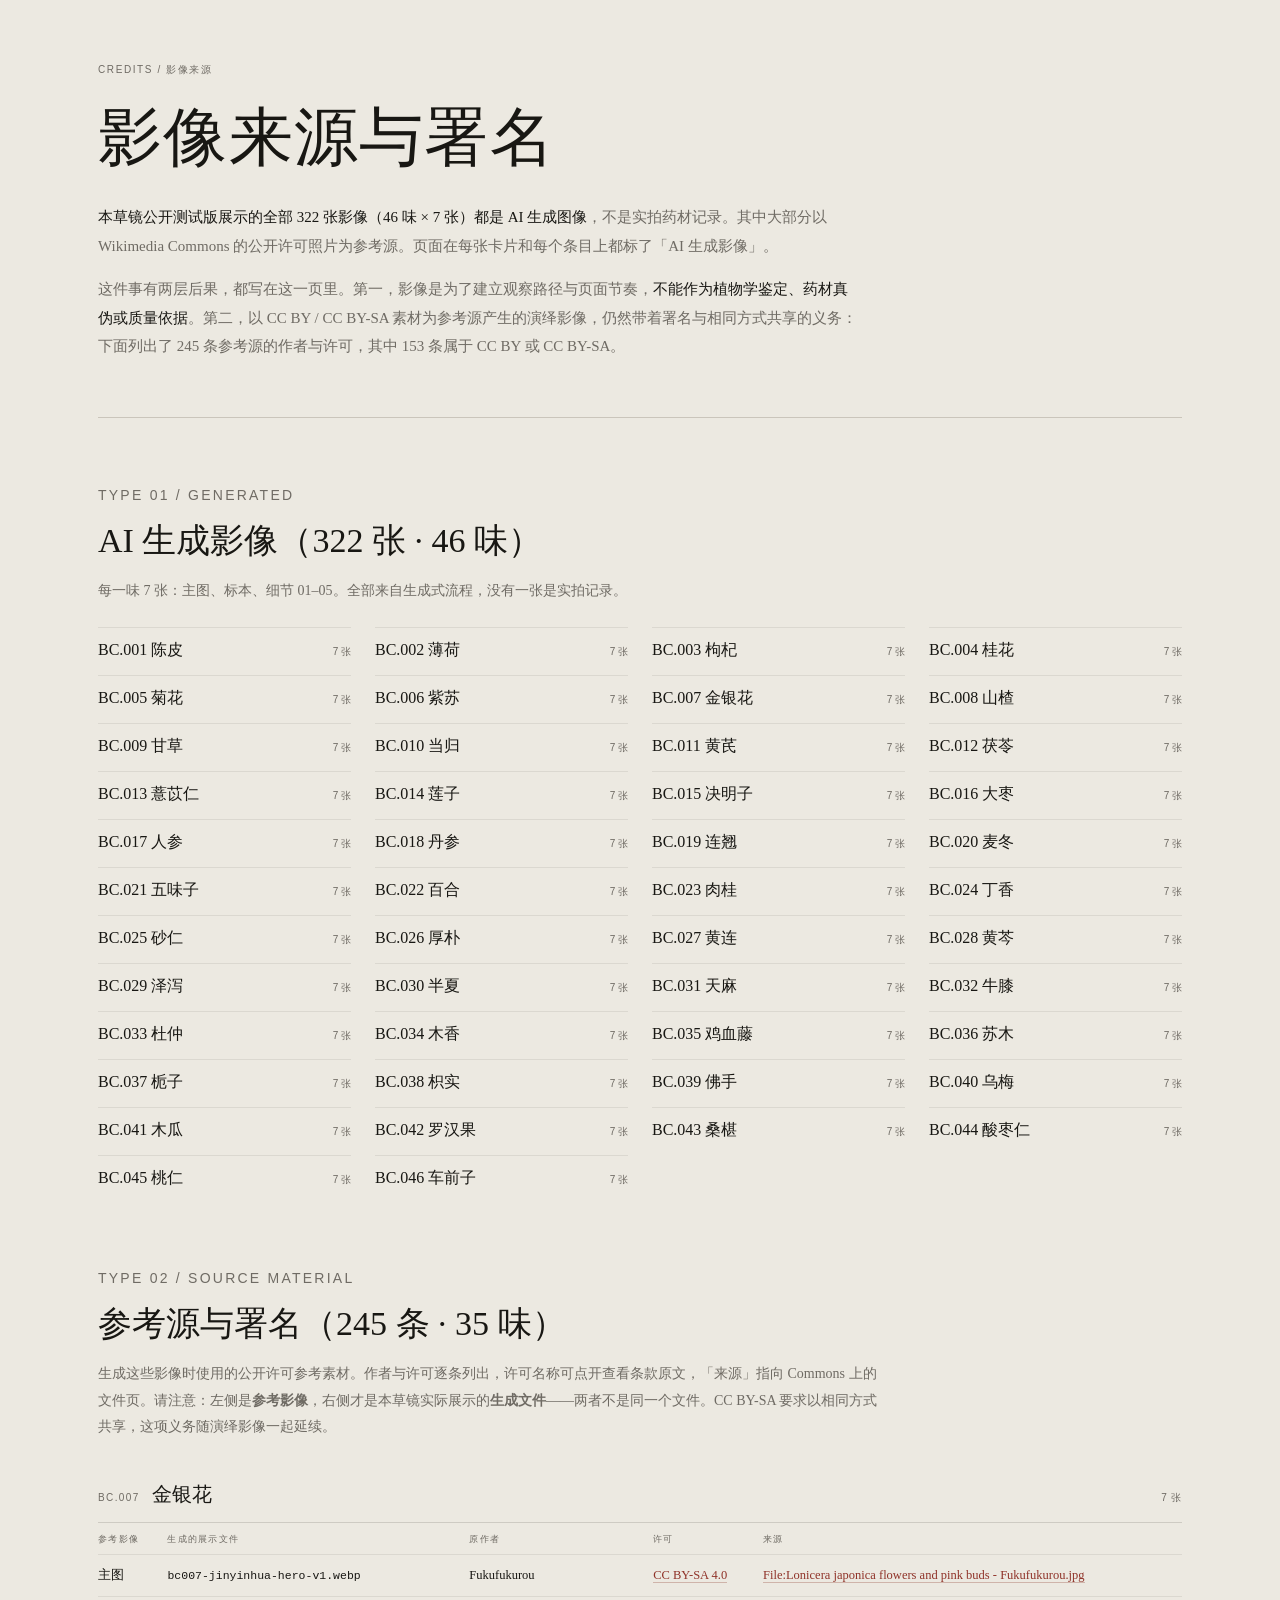
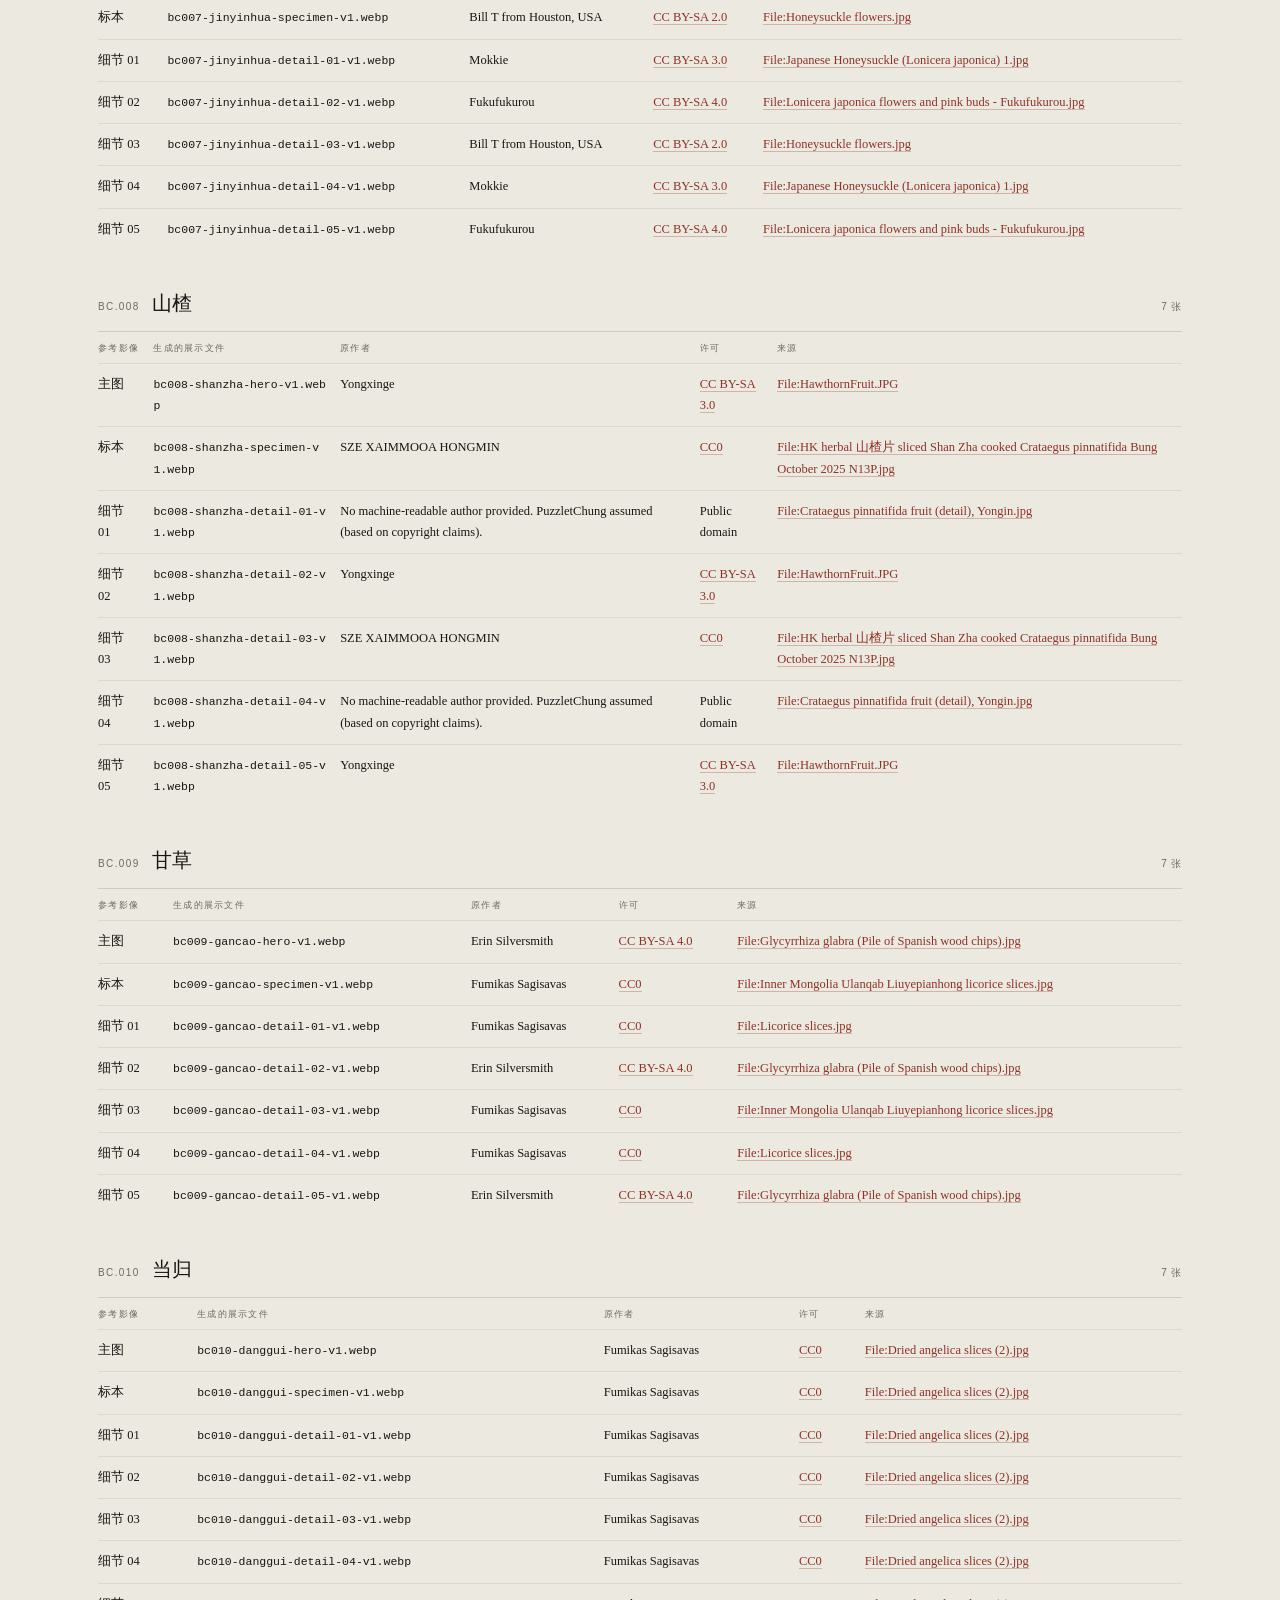
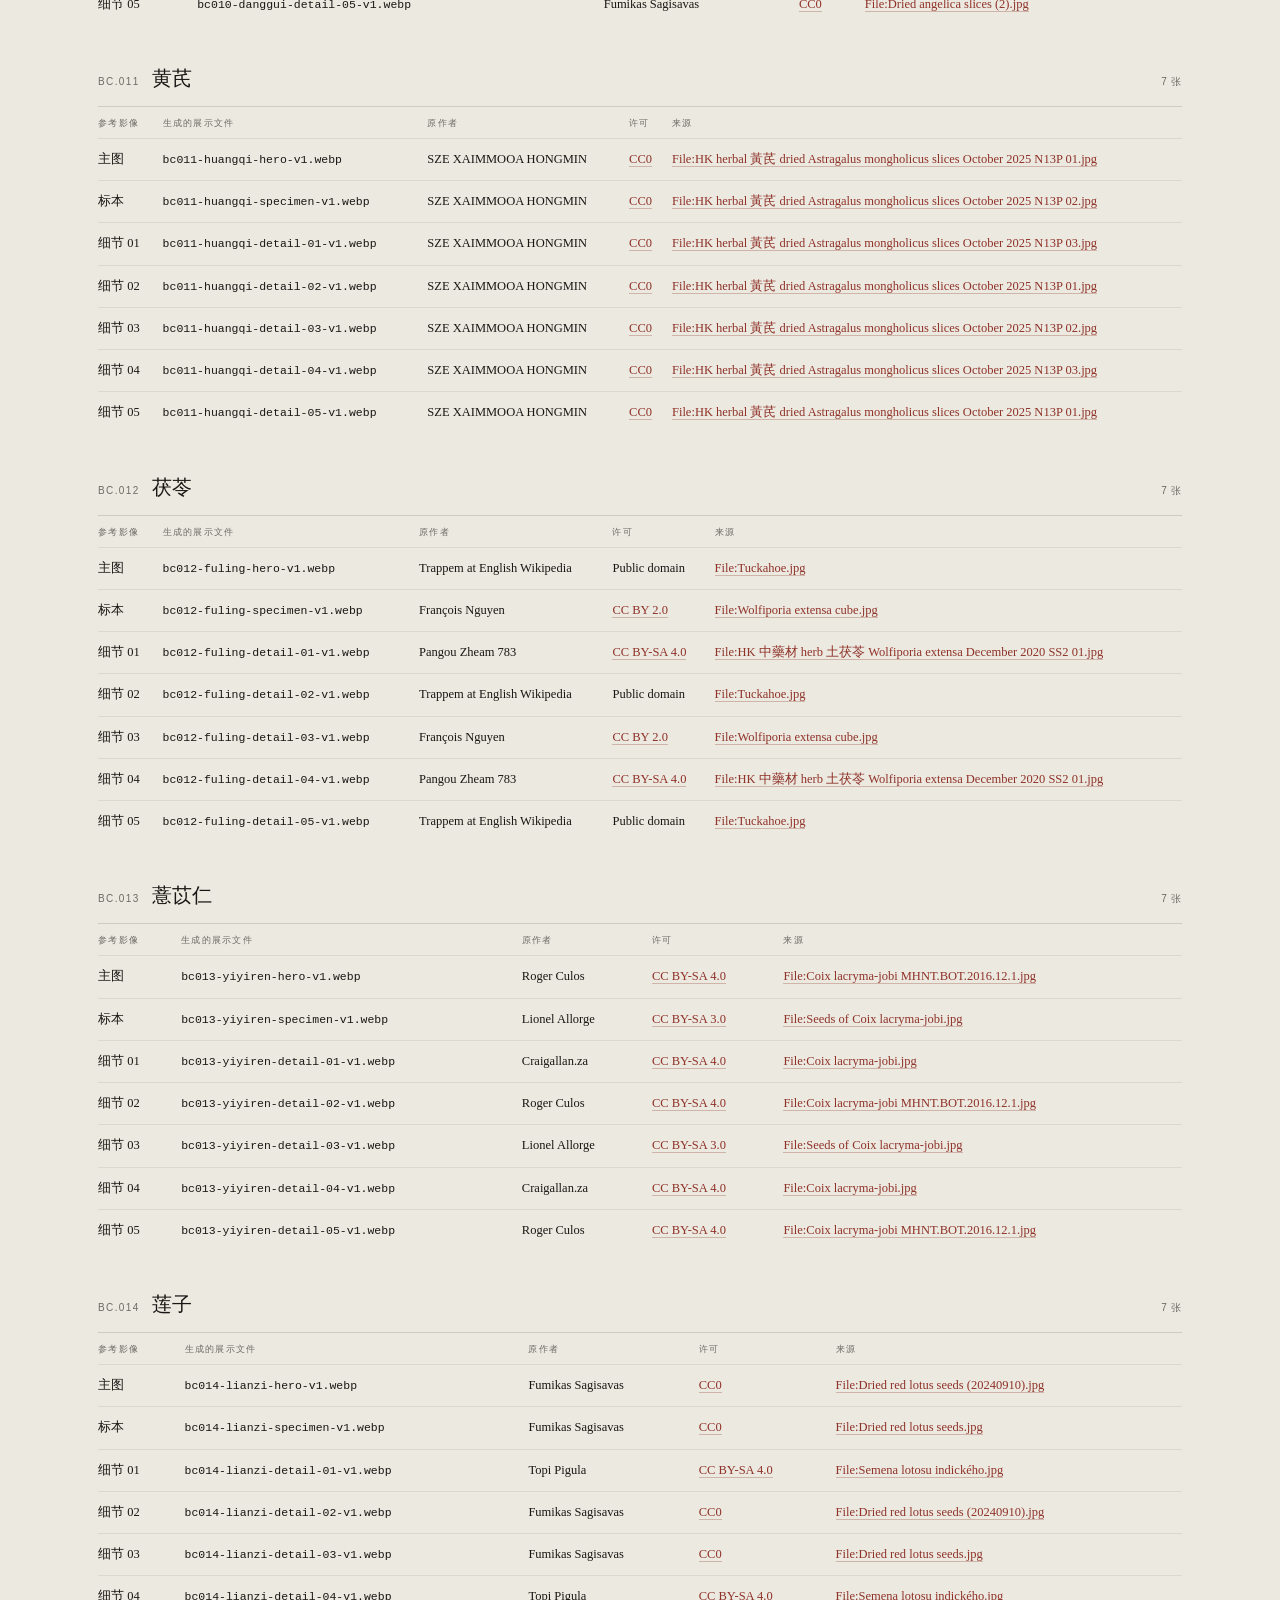
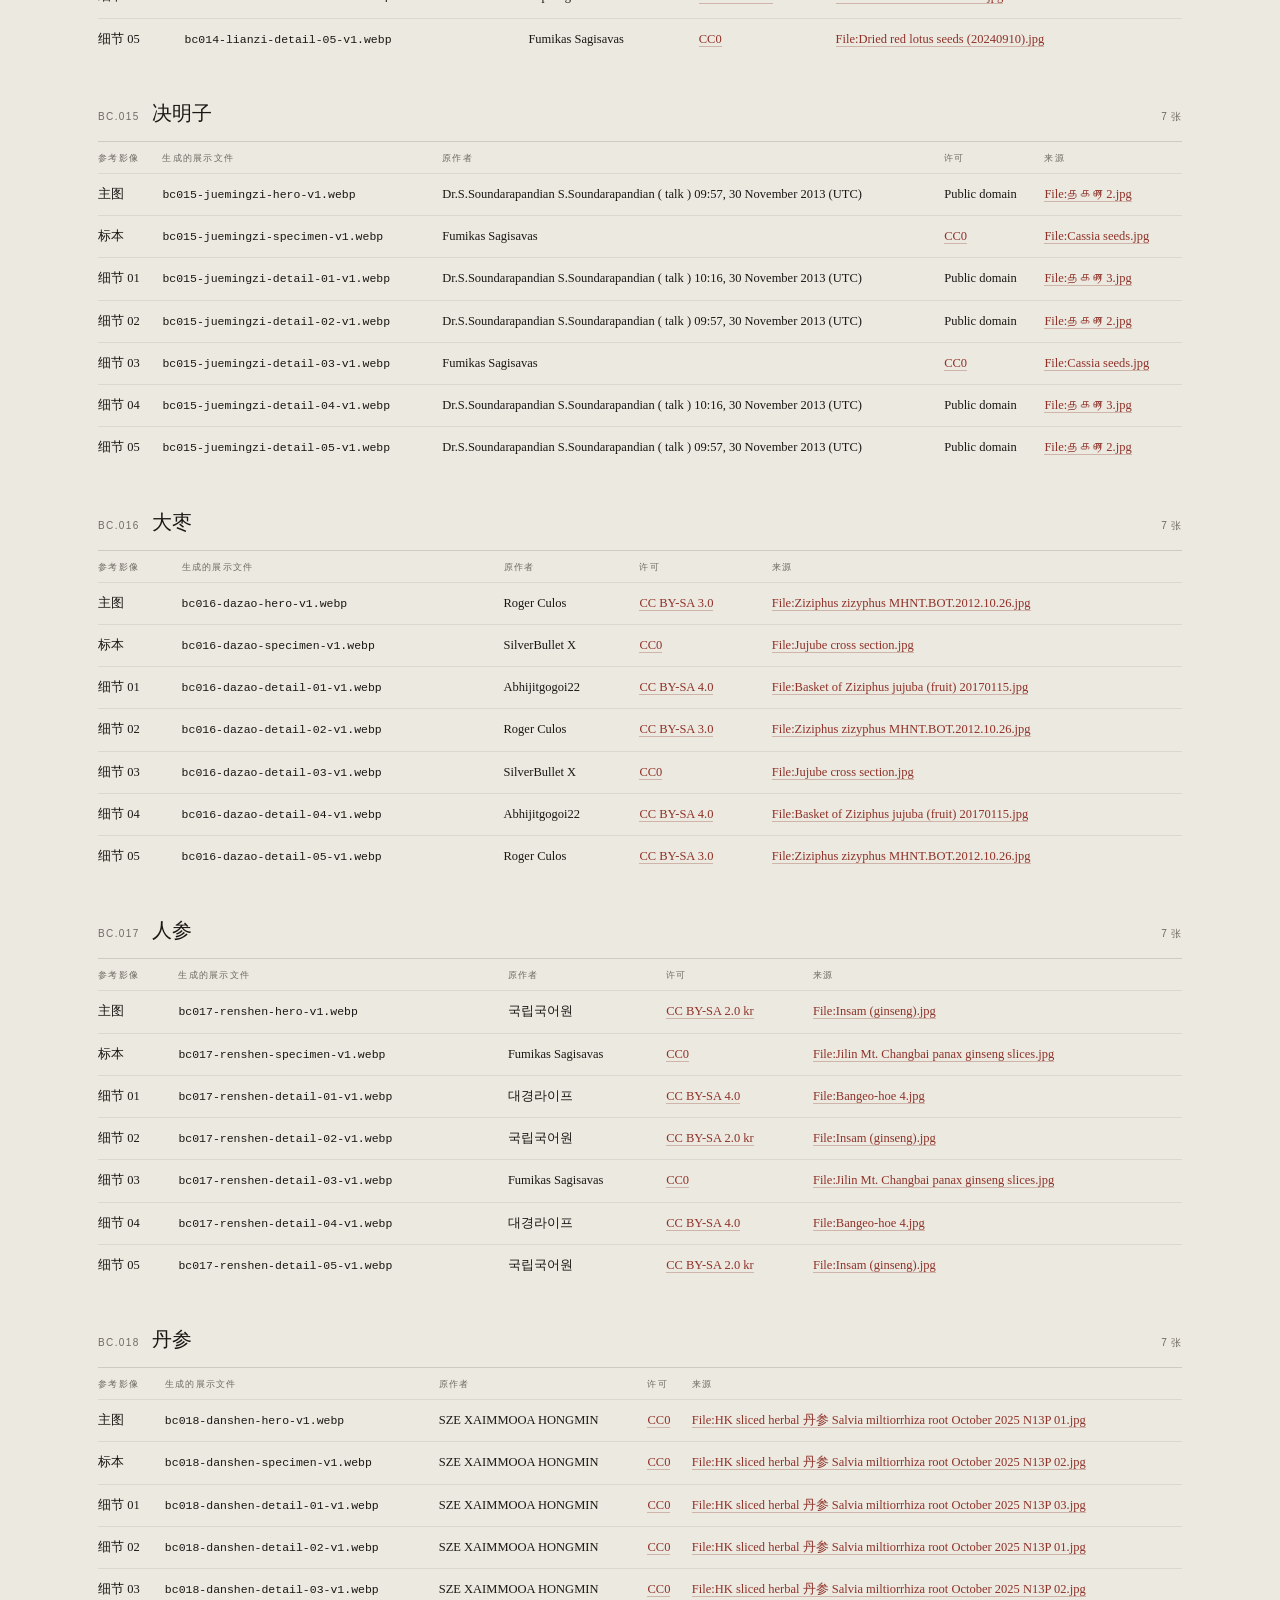
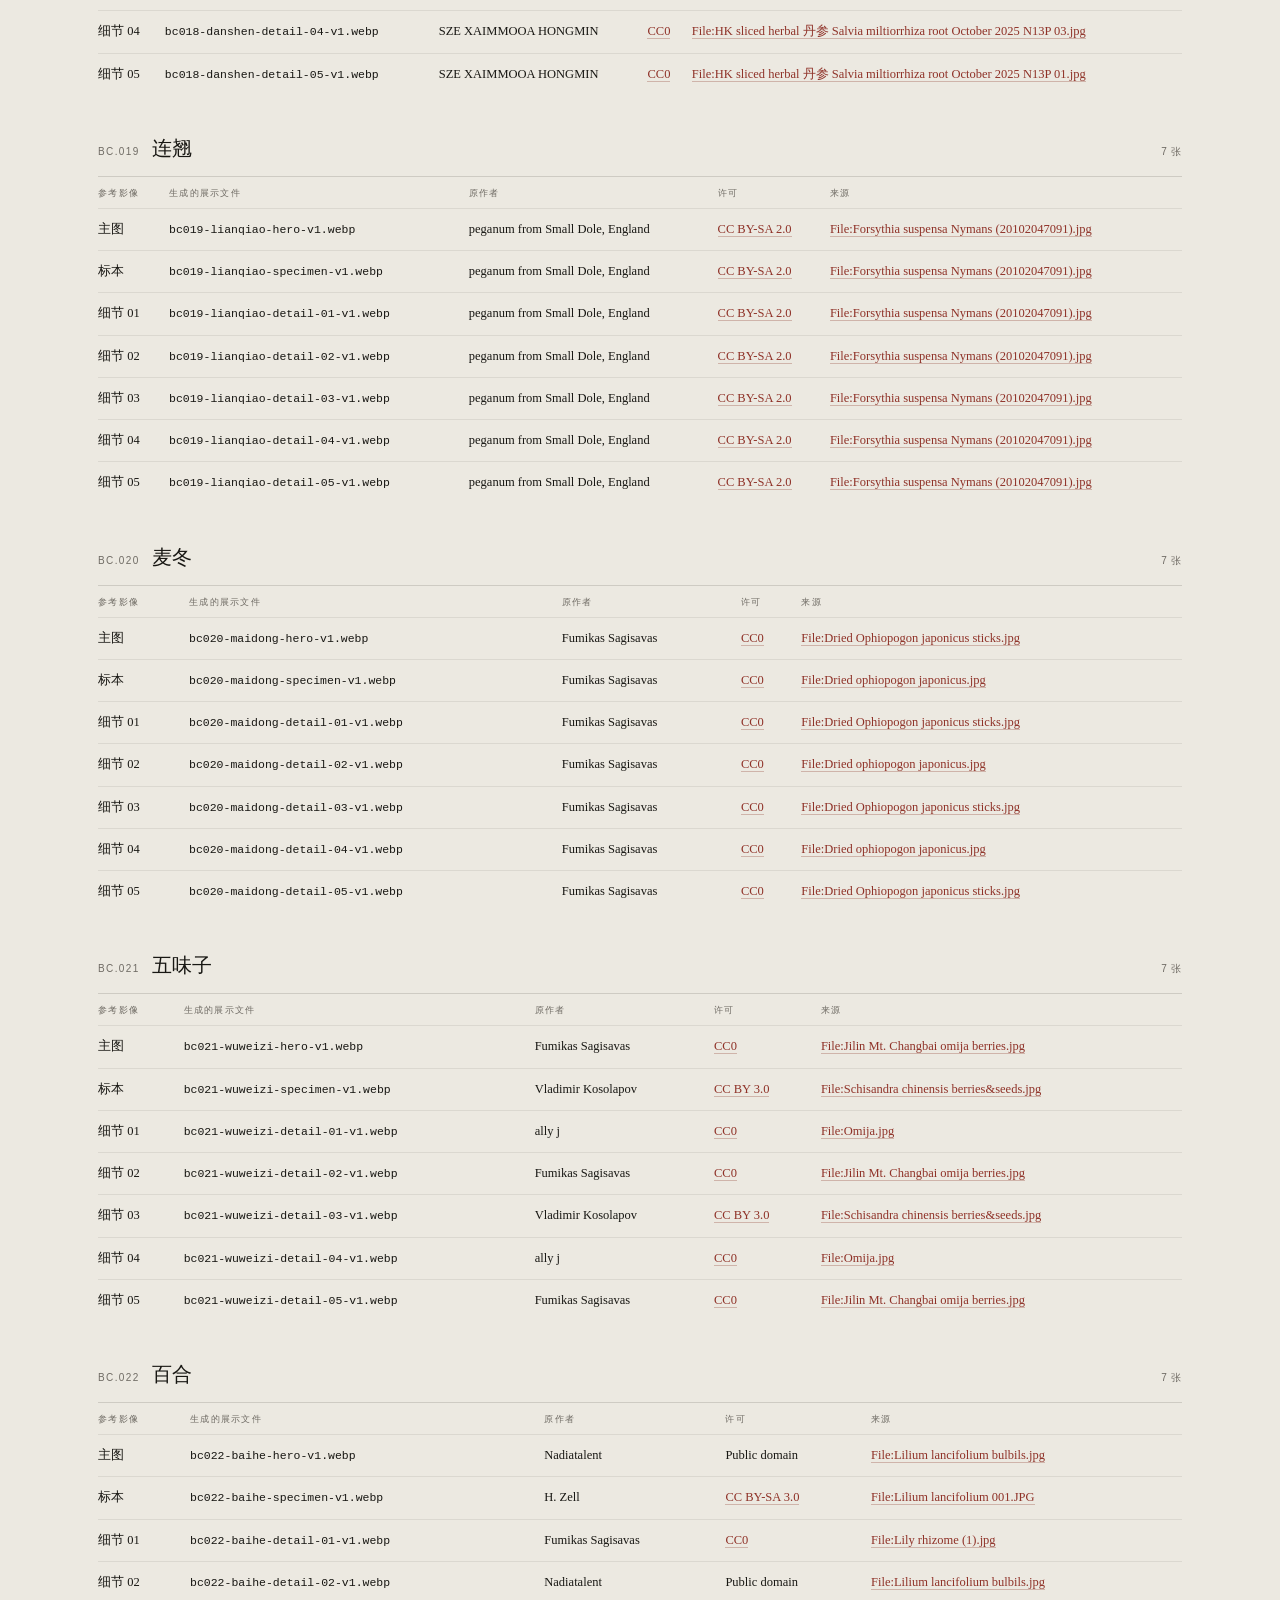
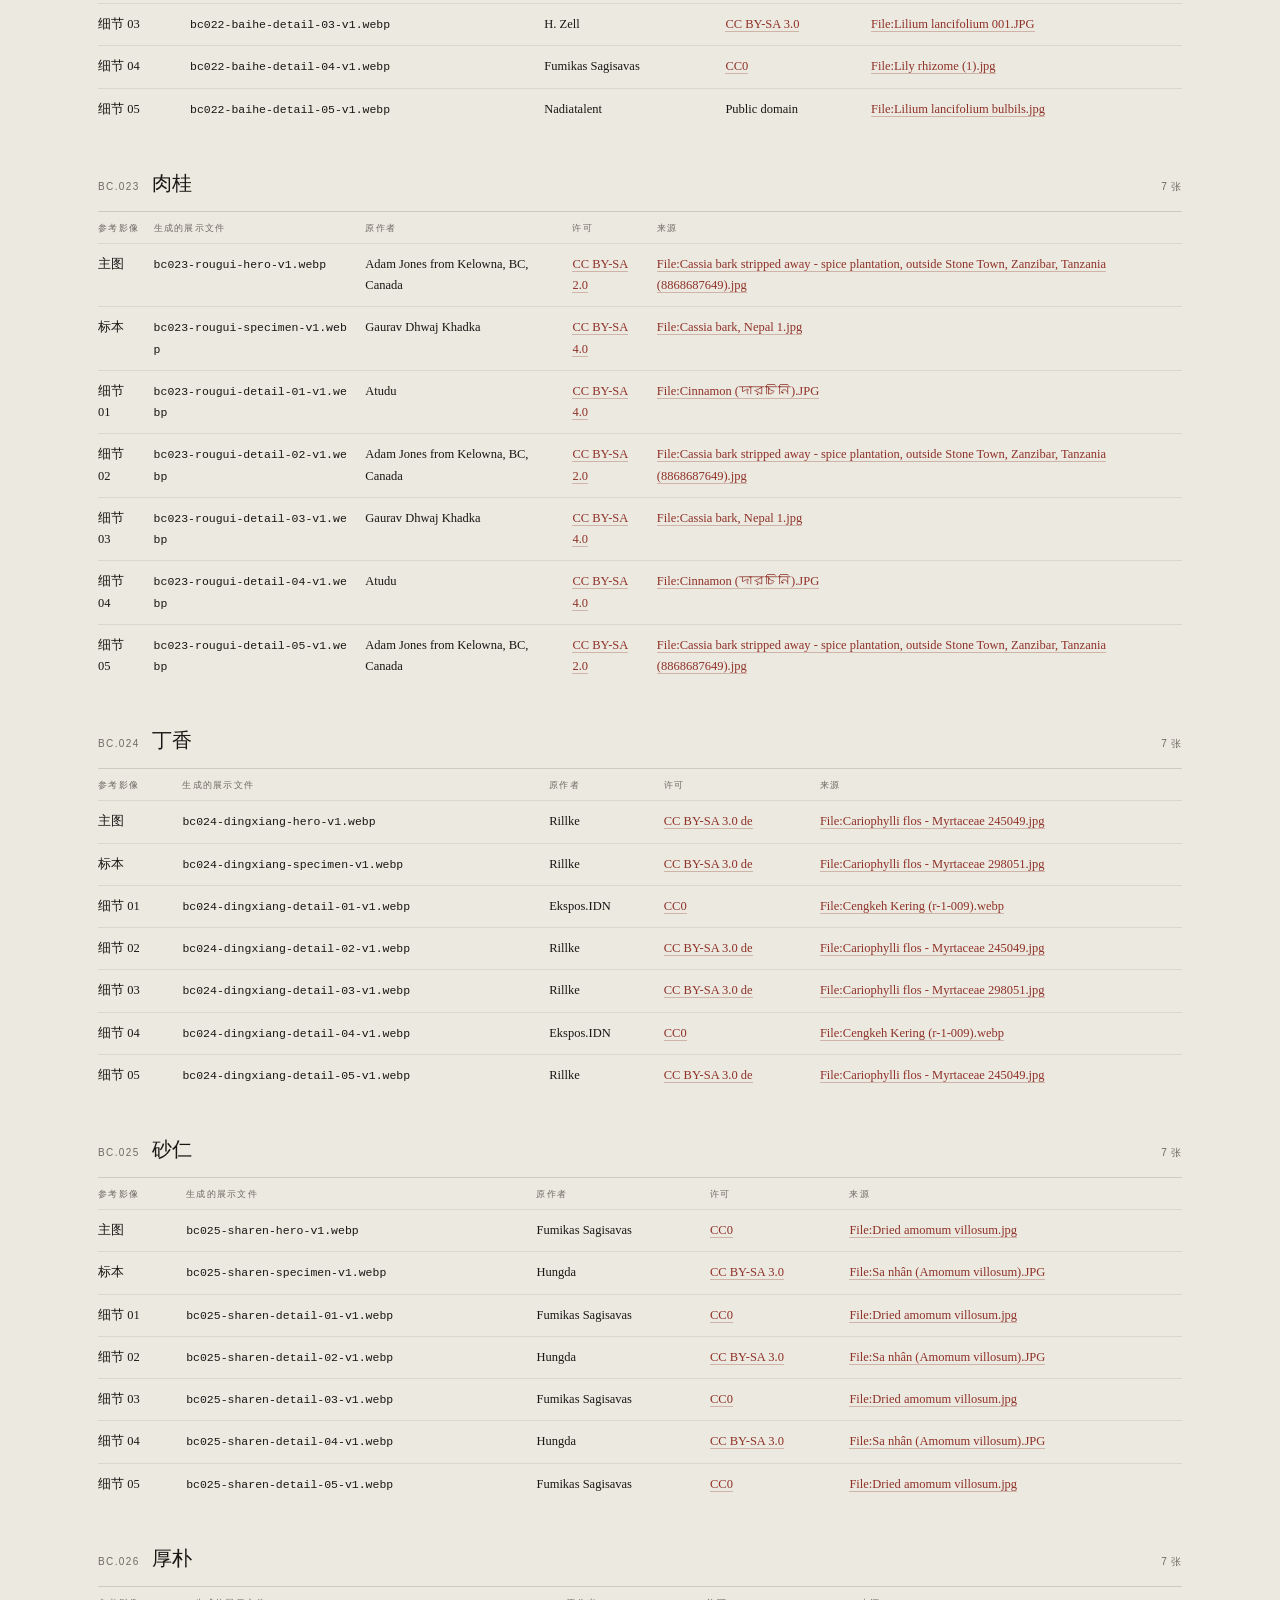
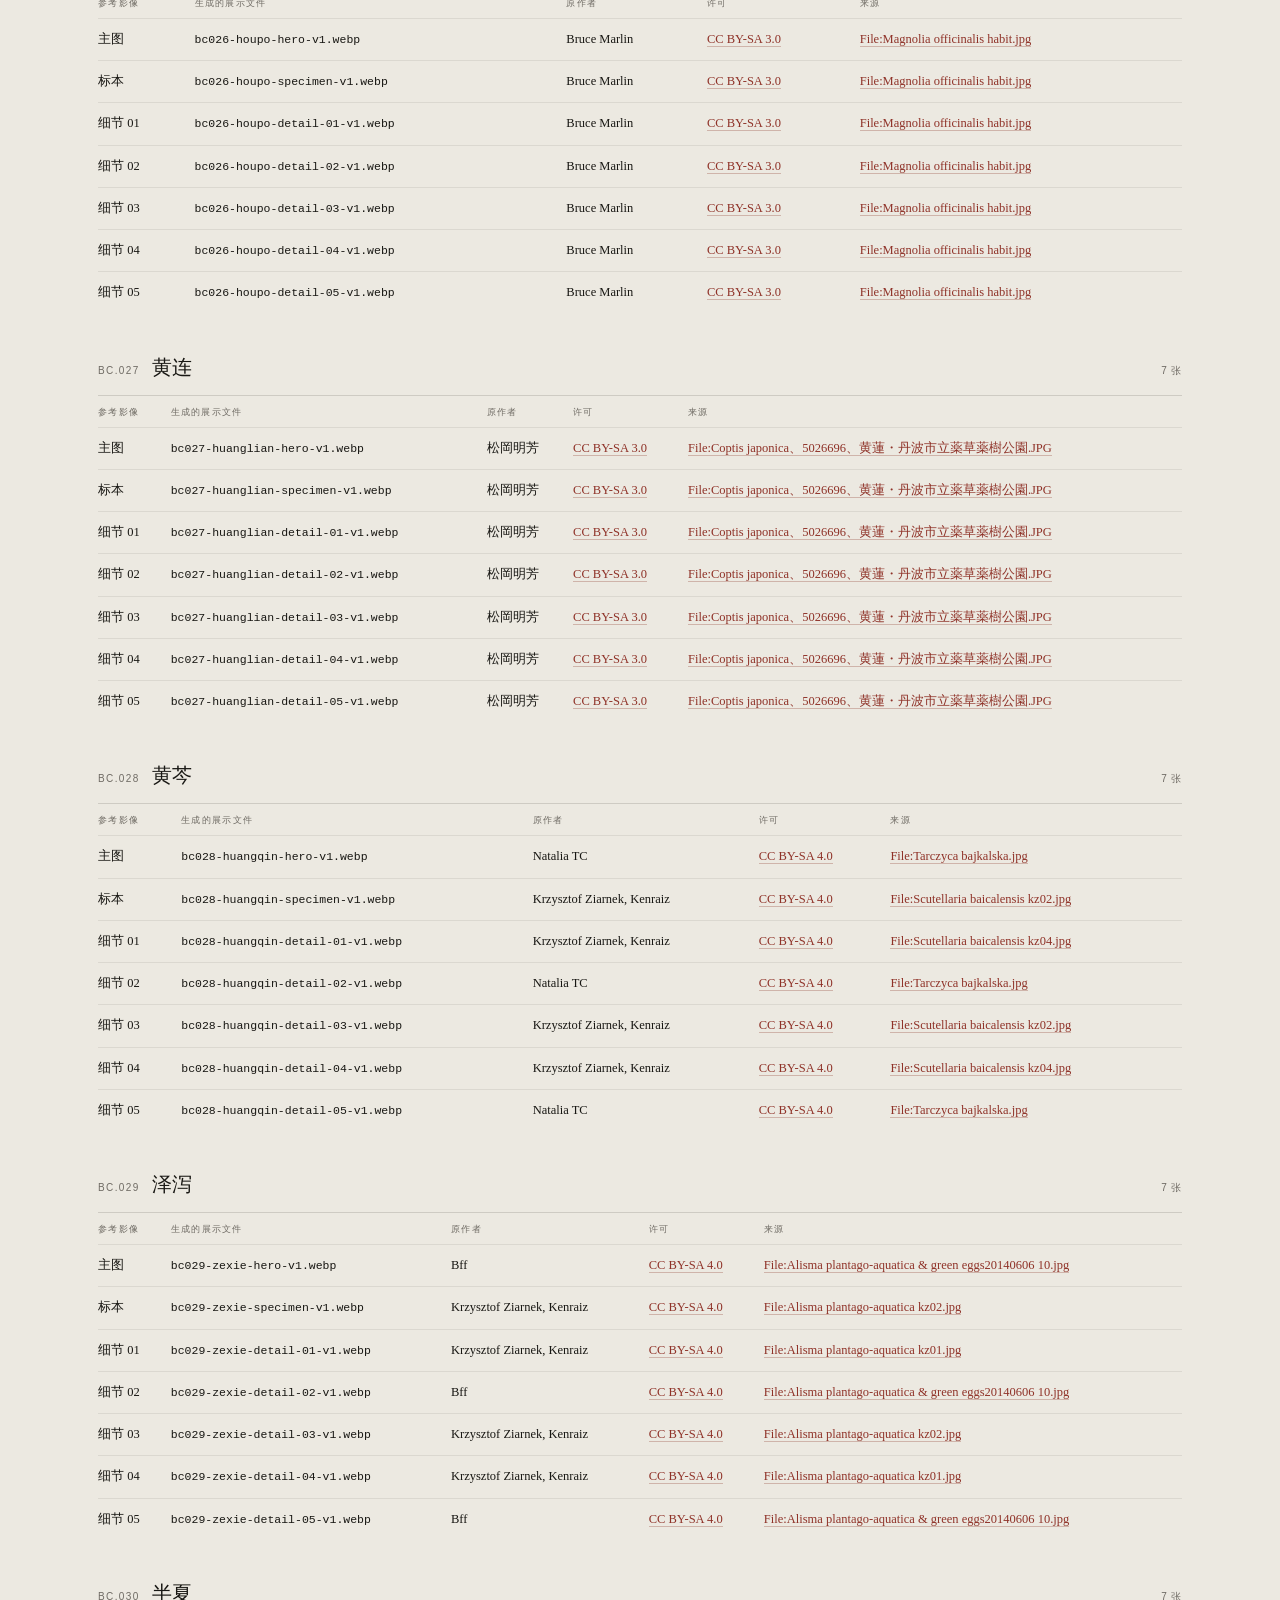
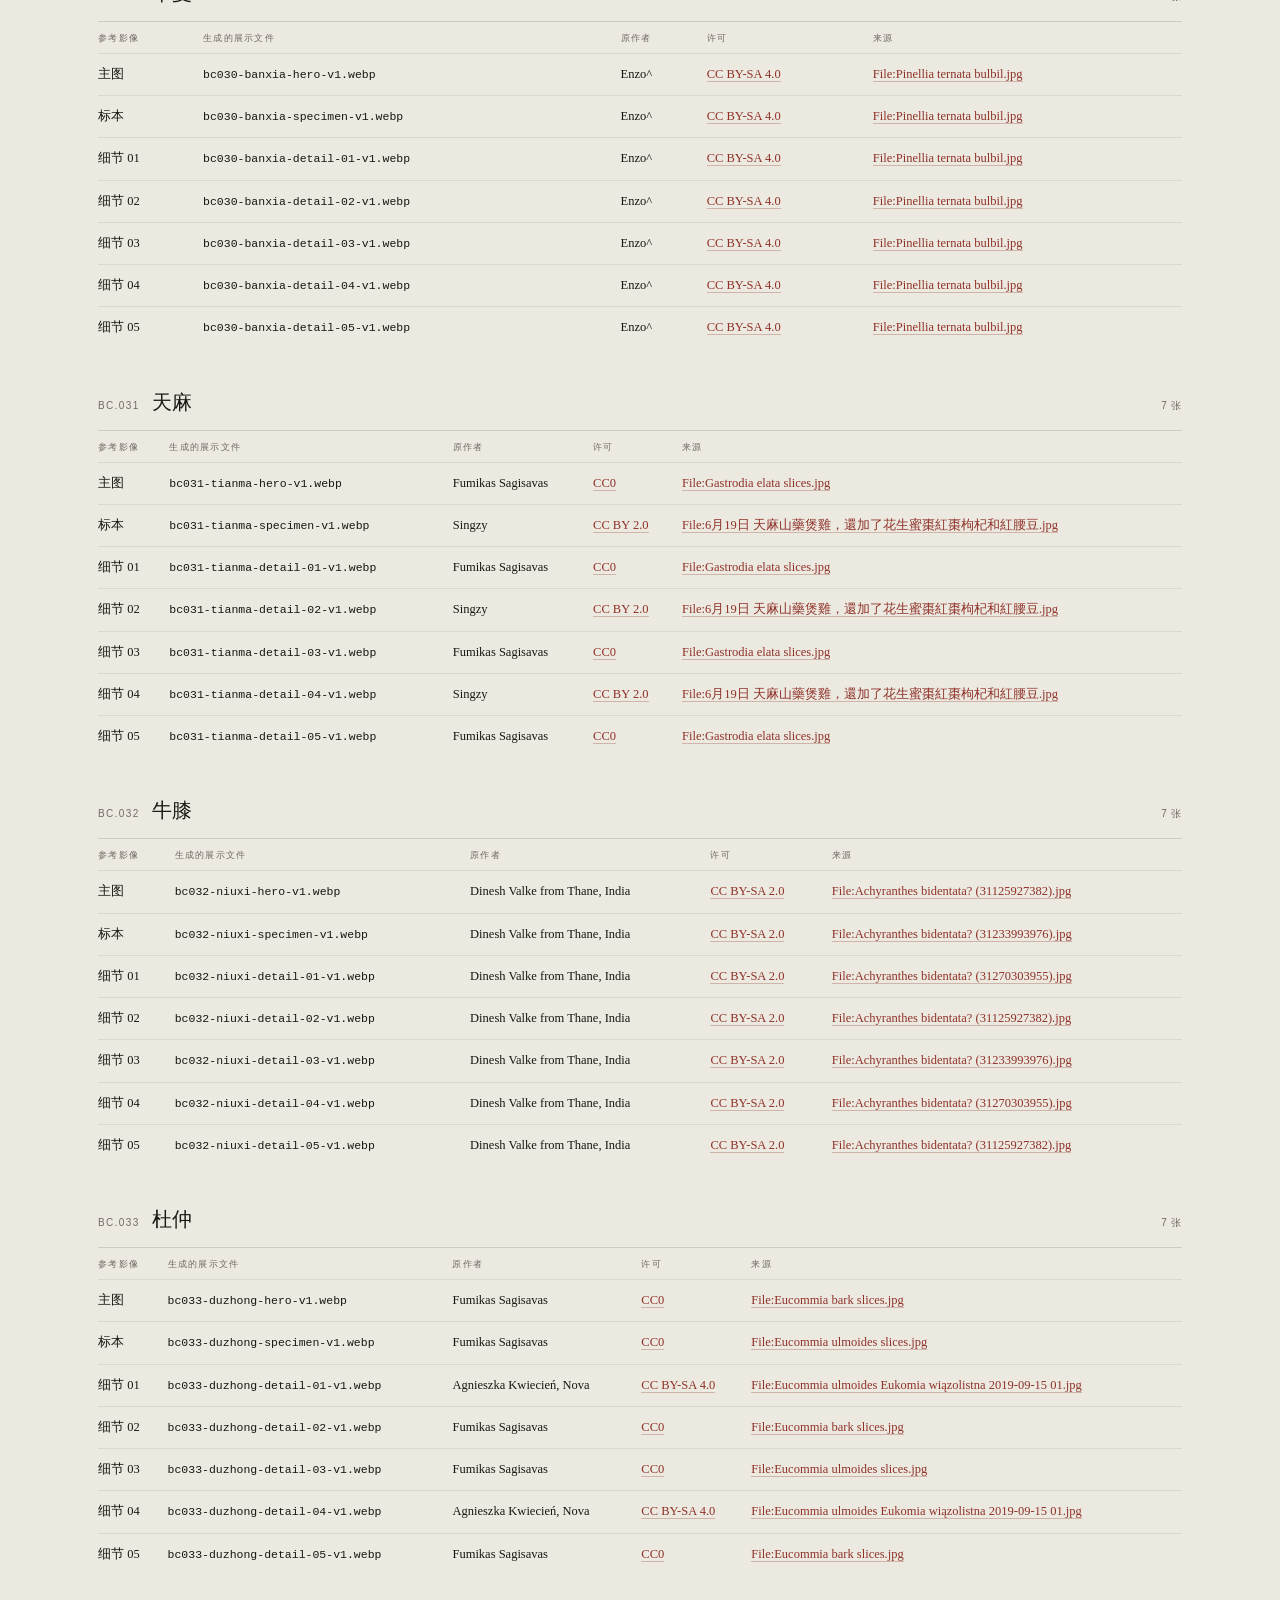
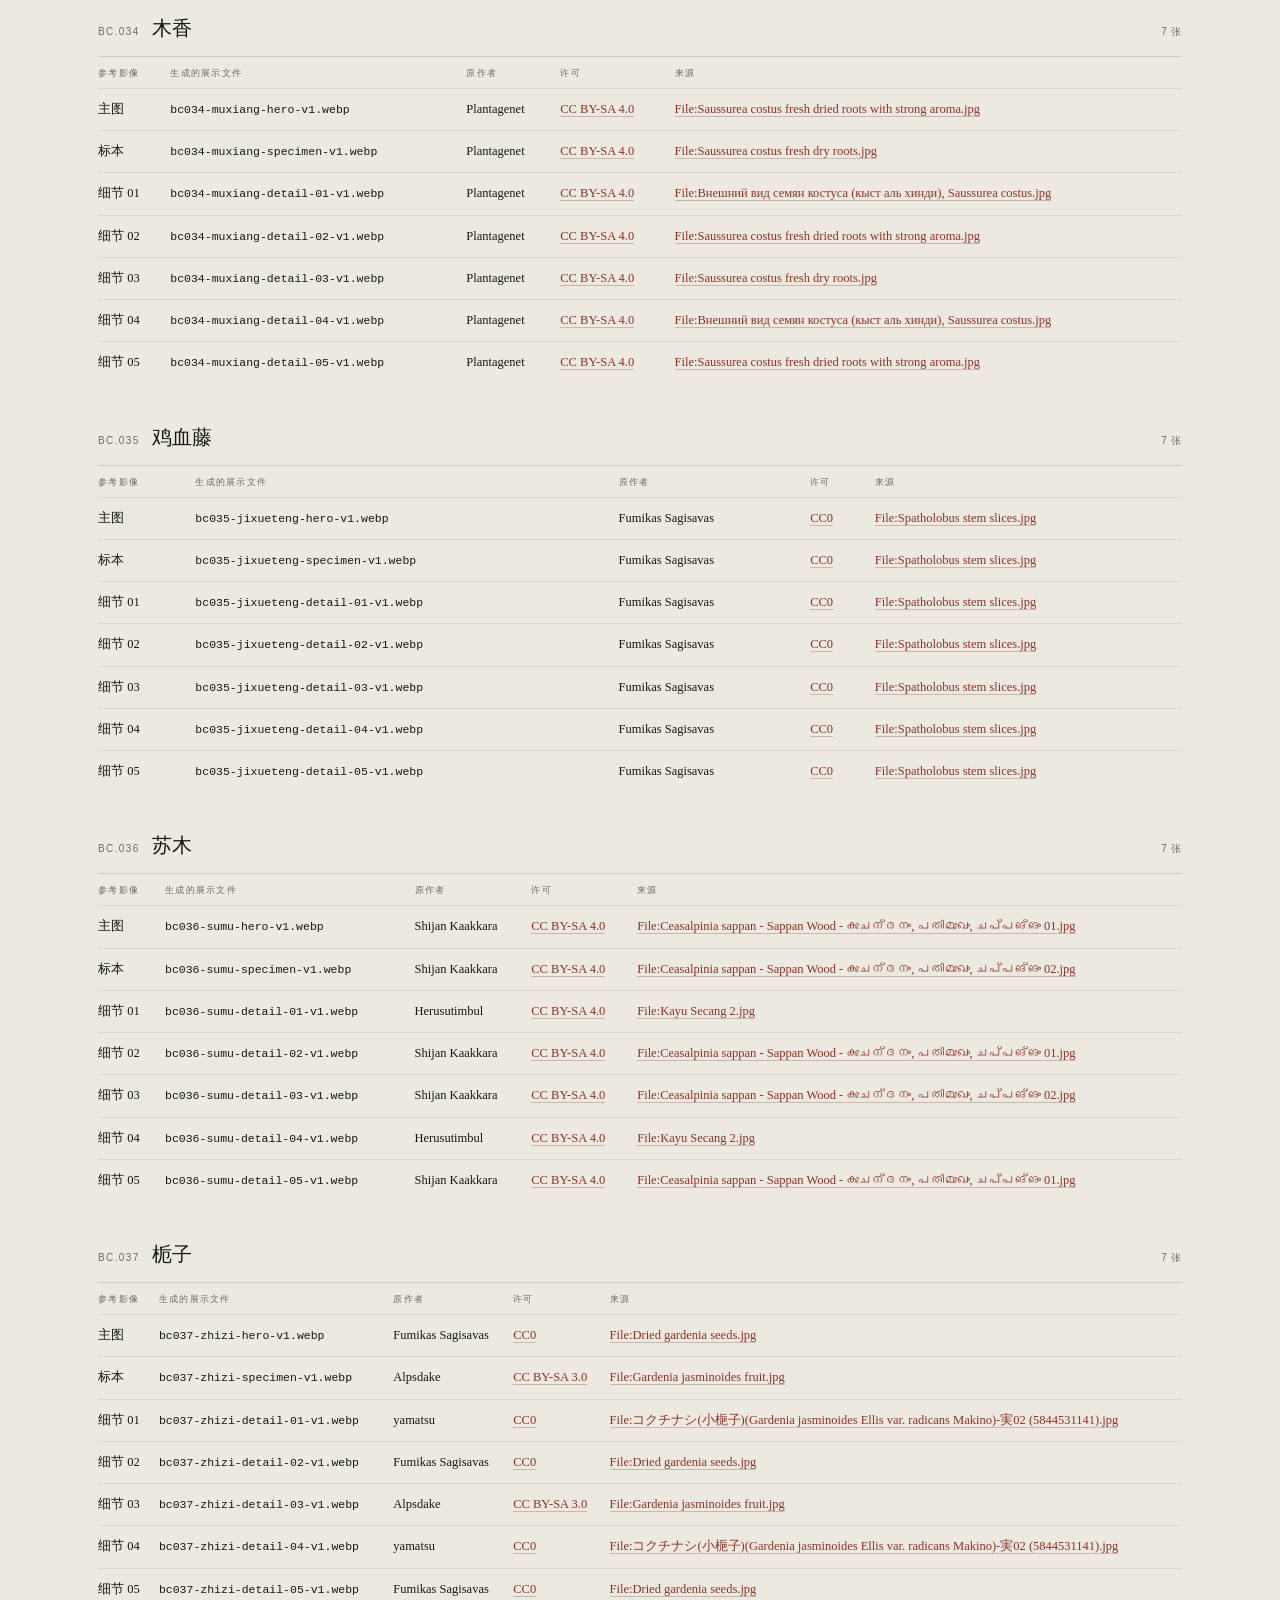
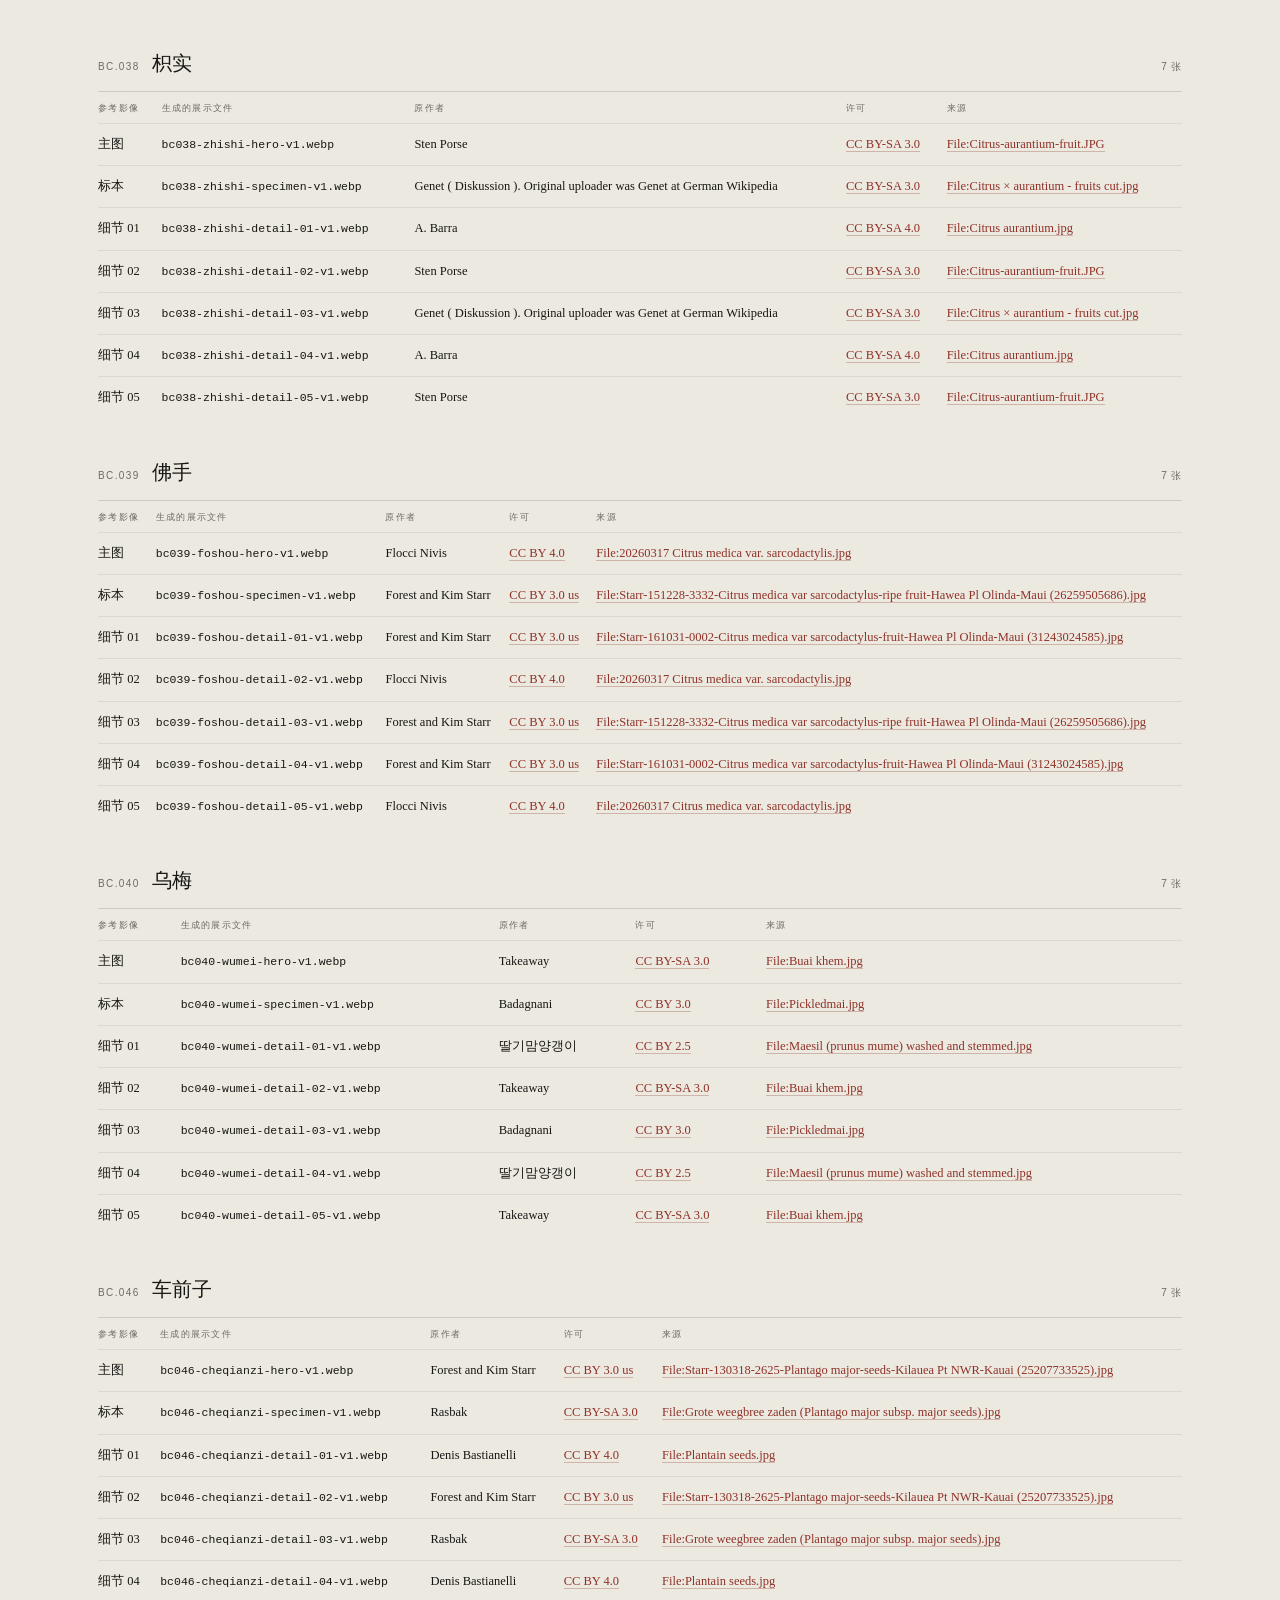
==== commit 4c677429: "fix(credits): 全站影像统一标注 AI 生成，参考源改为「来源素材」 46 味的影像全部来自生成式流程，此前只标了 BC.001–BC.006。 按项目红线，AI 生成影像必须对使用者可见" ====
--- a/credits.html
+++ b/credits.html
@@ -5,13 +5,14 @@
 <meta name="viewport" content="width=device-width, initial-scale=1" />
 <meta name="theme-color" content="#ECE9E1" />
 <title>影像来源与署名｜本草镜 BENCAO MIRROR</title>
-<meta name="description" content="本草镜公开测试版所用影像的来源、作者与许可。" />
+<meta name="description" content="本草镜公开测试版影像的来源、生成方式、原作者与许可。" />
 <link rel="stylesheet" href="./styles.css?v=365vf3" />
 <link rel="stylesheet" href="./beta.css?v=400b1" />
 <style>
 .credits-page{max-width:1180px;margin:0 auto;padding:64px clamp(18px,4vw,48px) 120px}
 .credits-page h1{font-size:clamp(38px,5vw,64px);font-weight:400;margin:18px 0 22px;letter-spacing:.02em}
 .credits-lede{max-width:760px;color:var(--graphite);line-height:1.9;font-size:15px}
+.credits-lede strong{color:var(--ink);font-weight:400}
 .credits-rule{height:1px;background:var(--fiber,rgba(24,23,19,.14));margin:56px 0}
 .credits-section{margin-top:64px}
 .credits-section>h2{font-size:clamp(24px,3vw,34px);font-weight:400;margin:10px 0 14px}
@@ -43,29 +44,29 @@
 <main class="credits-page">
   <p class="eyebrow">CREDITS / 影像来源</p>
   <h1>影像来源与署名</h1>
-  <p class="credits-lede">本草镜公开测试版目前使用三类影像：AI 生成图像、Wikimedia Commons 的公开许可素材、以及来源尚待补齐的资产。这一页把每一张的去向写清楚。本草镜不对影像做植物学鉴定或药材质量证明；影像用于材料观察与产品体验。</p>
-  <p class="credits-lede">署名与许可是使用条件，不是礼节。Commons 那批里有 153 张属于 CC BY 或 CC BY-SA，要求署名、标明许可并给出链接；CC BY-SA 还要求以相同方式共享。CC0 与公有领域的素材我们也一并列出，方便核对。</p>
+  <p class="credits-lede"><strong>本草镜公开测试版展示的全部 322 张影像（46 味 × 7 张）都是 AI 生成图像</strong>，不是实拍药材记录。其中大部分以 Wikimedia Commons 的公开许可照片为参考源。页面在每张卡片和每个条目上都标了「AI 生成影像」。</p>
+  <p class="credits-lede">这件事有两层后果，都写在这一页里。第一，影像是为了建立观察路径与页面节奏，<strong>不能作为植物学鉴定、药材真伪或质量依据</strong>。第二，以 CC BY / CC BY-SA 素材为参考源产生的演绎影像，仍然带着署名与相同方式共享的义务：下面列出了 245 条参考源的作者与许可，其中 153 条属于 CC BY 或 CC BY-SA。</p>
   <div class="credits-rule"></div>
 
   <section class="credits-section">
     <p class="eyebrow">TYPE 01 / GENERATED</p>
-    <h2>AI 生成影像（42 张）</h2>
-    <p>以下条目的影像来自生成式流程，不是真实药材的摄影记录。页面在卡片与条目页对这些影像显示「AI 生成影像」标记。它们用于建立观察路径与页面节奏，不能作为植物学鉴定、药材真伪或质量依据。</p>
-    <ul class="credit-ai"><li><b>BC.001 陈皮</b><span>7 张</span></li><li><b>BC.002 薄荷</b><span>7 张</span></li><li><b>BC.003 枸杞</b><span>7 张</span></li><li><b>BC.004 桂花</b><span>7 张</span></li><li><b>BC.005 菊花</b><span>7 张</span></li><li><b>BC.006 紫苏</b><span>7 张</span></li></ul>
+    <h2>AI 生成影像（322 张 · 46 味）</h2>
+    <p>每一味 7 张：主图、标本、细节 01–05。全部来自生成式流程，没有一张是实拍记录。</p>
+    <ul class="credit-ai"><li><b>BC.001 陈皮</b><span>7 张</span></li><li><b>BC.002 薄荷</b><span>7 张</span></li><li><b>BC.003 枸杞</b><span>7 张</span></li><li><b>BC.004 桂花</b><span>7 张</span></li><li><b>BC.005 菊花</b><span>7 张</span></li><li><b>BC.006 紫苏</b><span>7 张</span></li><li><b>BC.007 金银花</b><span>7 张</span></li><li><b>BC.008 山楂</b><span>7 张</span></li><li><b>BC.009 甘草</b><span>7 张</span></li><li><b>BC.010 当归</b><span>7 张</span></li><li><b>BC.011 黄芪</b><span>7 张</span></li><li><b>BC.012 茯苓</b><span>7 张</span></li><li><b>BC.013 薏苡仁</b><span>7 张</span></li><li><b>BC.014 莲子</b><span>7 张</span></li><li><b>BC.015 决明子</b><span>7 张</span></li><li><b>BC.016 大枣</b><span>7 张</span></li><li><b>BC.017 人参</b><span>7 张</span></li><li><b>BC.018 丹参</b><span>7 张</span></li><li><b>BC.019 连翘</b><span>7 张</span></li><li><b>BC.020 麦冬</b><span>7 张</span></li><li><b>BC.021 五味子</b><span>7 张</span></li><li><b>BC.022 百合</b><span>7 张</span></li><li><b>BC.023 肉桂</b><span>7 张</span></li><li><b>BC.024 丁香</b><span>7 张</span></li><li><b>BC.025 砂仁</b><span>7 张</span></li><li><b>BC.026 厚朴</b><span>7 张</span></li><li><b>BC.027 黄连</b><span>7 张</span></li><li><b>BC.028 黄芩</b><span>7 张</span></li><li><b>BC.029 泽泻</b><span>7 张</span></li><li><b>BC.030 半夏</b><span>7 张</span></li><li><b>BC.031 天麻</b><span>7 张</span></li><li><b>BC.032 牛膝</b><span>7 张</span></li><li><b>BC.033 杜仲</b><span>7 张</span></li><li><b>BC.034 木香</b><span>7 张</span></li><li><b>BC.035 鸡血藤</b><span>7 张</span></li><li><b>BC.036 苏木</b><span>7 张</span></li><li><b>BC.037 栀子</b><span>7 张</span></li><li><b>BC.038 枳实</b><span>7 张</span></li><li><b>BC.039 佛手</b><span>7 张</span></li><li><b>BC.040 乌梅</b><span>7 张</span></li><li><b>BC.041 木瓜</b><span>7 张</span></li><li><b>BC.042 罗汉果</b><span>7 张</span></li><li><b>BC.043 桑椹</b><span>7 张</span></li><li><b>BC.044 酸枣仁</b><span>7 张</span></li><li><b>BC.045 桃仁</b><span>7 张</span></li><li><b>BC.046 车前子</b><span>7 张</span></li></ul>
   </section>
 
   <section class="credits-section">
-    <p class="eyebrow">TYPE 02 / LICENSED</p>
-    <h2>公开许可素材（245 张 · 35 味）</h2>
-    <p>来自 Wikimedia Commons。作者与许可按条目逐张列出，许可名称可点开查看条款原文，来源列指向 Commons 上的文件页。</p>
-    <section class="credit-herb"><h3><span>BC.007</span>金银花<small>7 张</small></h3><div class="credit-table-wrap"><table><thead><tr><th>角色</th><th>文件</th><th>作者</th><th>许可</th><th>来源</th></tr></thead><tbody><tr><td data-label="角色">主图</td><td data-label="文件"><code>bc007-jinyinhua-hero-v1.webp</code></td><td data-label="作者">Fukufukurou</td><td data-label="许可"><a href="https://creativecommons.org/licenses/by-sa/4.0" rel="license noopener" target="_blank">CC BY-SA 4.0</a></td><td data-label="来源"><a href="https://commons.wikimedia.org/wiki/File:Lonicera_japonica_flowers_and_pink_buds_-_Fukufukurou.jpg" rel="noopener" target="_blank">File:Lonicera japonica flowers and pink buds - Fukufukurou.jpg</a></td></tr><tr><td data-label="角色">标本</td><td data-label="文件"><code>bc007-jinyinhua-specimen-v1.webp</code></td><td data-label="作者">Bill T from Houston, USA</td><td data-label="许可"><a href="https://creativecommons.org/licenses/by-sa/2.0" rel="license noopener" target="_blank">CC BY-SA 2.0</a></td><td data-label="来源"><a href="https://commons.wikimedia.org/wiki/File:Honeysuckle_flowers.jpg" rel="noopener" target="_blank">File:Honeysuckle flowers.jpg</a></td></tr><tr><td data-label="角色">细节 01</td><td data-label="文件"><code>bc007-jinyinhua-detail-01-v1.webp</code></td><td data-label="作者">Mokkie</td><td data-label="许可"><a href="https://creativecommons.org/licenses/by-sa/3.0" rel="license noopener" target="_blank">CC BY-SA 3.0</a></td><td data-label="来源"><a href="https://commons.wikimedia.org/wiki/File:Japanese_Honeysuckle_(Lonicera_japonica)_1.jpg" rel="noopener" target="_blank">File:Japanese Honeysuckle (Lonicera japonica) 1.jpg</a></td></tr><tr><td data-label="角色">细节 02</td><td data-label="文件"><code>bc007-jinyinhua-detail-02-v1.webp</code></td><td data-label="作者">Fukufukurou</td><td data-label="许可"><a href="https://creativecommons.org/licenses/by-sa/4.0" rel="license noopener" target="_blank">CC BY-SA 4.0</a></td><td data-label="来源"><a href="https://commons.wikimedia.org/wiki/File:Lonicera_japonica_flowers_and_pink_buds_-_Fukufukurou.jpg" rel="noopener" target="_blank">File:Lonicera japonica flowers and pink buds - Fukufukurou.jpg</a></td></tr><tr><td data-label="角色">细节 03</td><td data-label="文件"><code>bc007-jinyinhua-detail-03-v1.webp</code></td><td data-label="作者">Bill T from Houston, USA</td><td data-label="许可"><a href="https://creativecommons.org/licenses/by-sa/2.0" rel="license noopener" target="_blank">CC BY-SA 2.0</a></td><td data-label="来源"><a href="https://commons.wikimedia.org/wiki/File:Honeysuckle_flowers.jpg" rel="noopener" target="_blank">File:Honeysuckle flowers.jpg</a></td></tr><tr><td data-label="角色">细节 04</td><td data-label="文件"><code>bc007-jinyinhua-detail-04-v1.webp</code></td><td data-label="作者">Mokkie</td><td data-label="许可"><a href="https://creativecommons.org/licenses/by-sa/3.0" rel="license noopener" target="_blank">CC BY-SA 3.0</a></td><td data-label="来源"><a href="https://commons.wikimedia.org/wiki/File:Japanese_Honeysuckle_(Lonicera_japonica)_1.jpg" rel="noopener" target="_blank">File:Japanese Honeysuckle (Lonicera japonica) 1.jpg</a></td></tr><tr><td data-label="角色">细节 05</td><td data-label="文件"><code>bc007-jinyinhua-detail-05-v1.webp</code></td><td data-label="作者">Fukufukurou</td><td data-label="许可"><a href="https://creativecommons.org/licenses/by-sa/4.0" rel="license noopener" target="_blank">CC BY-SA 4.0</a></td><td data-label="来源"><a href="https://commons.wikimedia.org/wiki/File:Lonicera_japonica_flowers_and_pink_buds_-_Fukufukurou.jpg" rel="noopener" target="_blank">File:Lonicera japonica flowers and pink buds - Fukufukurou.jpg</a></td></tr></tbody></table></div></section><section class="credit-herb"><h3><span>BC.008</span>山楂<small>7 张</small></h3><div class="credit-table-wrap"><table><thead><tr><th>角色</th><th>文件</th><th>作者</th><th>许可</th><th>来源</th></tr></thead><tbody><tr><td data-label="角色">主图</td><td data-label="文件"><code>bc008-shanzha-hero-v1.webp</code></td><td data-label="作者">Yongxinge</td><td data-label="许可"><a href="http://creativecommons.org/licenses/by-sa/3.0/" rel="license noopener" target="_blank">CC BY-SA 3.0</a></td><td data-label="来源"><a href="https://commons.wikimedia.org/wiki/File:HawthornFruit.JPG" rel="noopener" target="_blank">File:HawthornFruit.JPG</a></td></tr><tr><td data-label="角色">标本</td><td data-label="文件"><code>bc008-shanzha-specimen-v1.webp</code></td><td data-label="作者">SZE XAIMMOOA HONGMIN</td><td data-label="许可"><a href="http://creativecommons.org/publicdomain/zero/1.0/deed.en" rel="license noopener" target="_blank">CC0</a></td><td data-label="来源"><a href="https://commons.wikimedia.org/wiki/File:HK_herbal_%E5%B1%B1%E6%A5%82%E7%89%87_sliced_Shan_Zha_cooked_Crataegus_pinnatifida_Bung_October_2025_N13P.jpg" rel="noopener" target="_blank">File:HK herbal 山楂片 sliced Shan Zha cooked Crataegus pinnatifida Bung October 2025 N13P.jpg</a></td></tr><tr><td data-label="角色">细节 01</td><td data-label="文件"><code>bc008-shanzha-detail-01-v1.webp</code></td><td data-label="作者">No machine-readable author provided. PuzzletChung assumed (based on copyright claims).</td><td data-label="许可">Public domain</td><td data-label="来源"><a href="https://commons.wikimedia.org/wiki/File:Crataegus_pinnatifida_fruit_(detail),_Yongin.jpg" rel="noopener" target="_blank">File:Crataegus pinnatifida fruit (detail), Yongin.jpg</a></td></tr><tr><td data-label="角色">细节 02</td><td data-label="文件"><code>bc008-shanzha-detail-02-v1.webp</code></td><td data-label="作者">Yongxinge</td><td data-label="许可"><a href="http://creativecommons.org/licenses/by-sa/3.0/" rel="license noopener" target="_blank">CC BY-SA 3.0</a></td><td data-label="来源"><a href="https://commons.wikimedia.org/wiki/File:HawthornFruit.JPG" rel="noopener" target="_blank">File:HawthornFruit.JPG</a></td></tr><tr><td data-label="角色">细节 03</td><td data-label="文件"><code>bc008-shanzha-detail-03-v1.webp</code></td><td data-label="作者">SZE XAIMMOOA HONGMIN</td><td data-label="许可"><a href="http://creativecommons.org/publicdomain/zero/1.0/deed.en" rel="license noopener" target="_blank">CC0</a></td><td data-label="来源"><a href="https://commons.wikimedia.org/wiki/File:HK_herbal_%E5%B1%B1%E6%A5%82%E7%89%87_sliced_Shan_Zha_cooked_Crataegus_pinnatifida_Bung_October_2025_N13P.jpg" rel="noopener" target="_blank">File:HK herbal 山楂片 sliced Shan Zha cooked Crataegus pinnatifida Bung October 2025 N13P.jpg</a></td></tr><tr><td data-label="角色">细节 04</td><td data-label="文件"><code>bc008-shanzha-detail-04-v1.webp</code></td><td data-label="作者">No machine-readable author provided. PuzzletChung assumed (based on copyright claims).</td><td data-label="许可">Public domain</td><td data-label="来源"><a href="https://commons.wikimedia.org/wiki/File:Crataegus_pinnatifida_fruit_(detail),_Yongin.jpg" rel="noopener" target="_blank">File:Crataegus pinnatifida fruit (detail), Yongin.jpg</a></td></tr><tr><td data-label="角色">细节 05</td><td data-label="文件"><code>bc008-shanzha-detail-05-v1.webp</code></td><td data-label="作者">Yongxinge</td><td data-label="许可"><a href="http://creativecommons.org/licenses/by-sa/3.0/" rel="license noopener" target="_blank">CC BY-SA 3.0</a></td><td data-label="来源"><a href="https://commons.wikimedia.org/wiki/File:HawthornFruit.JPG" rel="noopener" target="_blank">File:HawthornFruit.JPG</a></td></tr></tbody></table></div></section><section class="credit-herb"><h3><span>BC.009</span>甘草<small>7 张</small></h3><div class="credit-table-wrap"><table><thead><tr><th>角色</th><th>文件</th><th>作者</th><th>许可</th><th>来源</th></tr></thead><tbody><tr><td data-label="角色">主图</td><td data-label="文件"><code>bc009-gancao-hero-v1.webp</code></td><td data-label="作者">Erin Silversmith</td><td data-label="许可"><a href="https://creativecommons.org/licenses/by-sa/4.0" rel="license noopener" target="_blank">CC BY-SA 4.0</a></td><td data-label="来源"><a href="https://commons.wikimedia.org/wiki/File:Glycyrrhiza_glabra_(Pile_of_Spanish_wood_chips).jpg" rel="noopener" target="_blank">File:Glycyrrhiza glabra (Pile of Spanish wood chips).jpg</a></td></tr><tr><td data-label="角色">标本</td><td data-label="文件"><code>bc009-gancao-specimen-v1.webp</code></td><td data-label="作者">Fumikas Sagisavas</td><td data-label="许可"><a href="http://creativecommons.org/publicdomain/zero/1.0/deed.en" rel="license noopener" target="_blank">CC0</a></td><td data-label="来源"><a href="https://commons.wikimedia.org/wiki/File:Inner_Mongolia_Ulanqab_Liuyepianhong_licorice_slices.jpg" rel="noopener" target="_blank">File:Inner Mongolia Ulanqab Liuyepianhong licorice slices.jpg</a></td></tr><tr><td data-label="角色">细节 01</td><td data-label="文件"><code>bc009-gancao-detail-01-v1.webp</code></td><td data-label="作者">Fumikas Sagisavas</td><td data-label="许可"><a href="http://creativecommons.org/publicdomain/zero/1.0/deed.en" rel="license noopener" target="_blank">CC0</a></td><td data-label="来源"><a href="https://commons.wikimedia.org/wiki/File:Licorice_slices.jpg" rel="noopener" target="_blank">File:Licorice slices.jpg</a></td></tr><tr><td data-label="角色">细节 02</td><td data-label="文件"><code>bc009-gancao-detail-02-v1.webp</code></td><td data-label="作者">Erin Silversmith</td><td data-label="许可"><a href="https://creativecommons.org/licenses/by-sa/4.0" rel="license noopener" target="_blank">CC BY-SA 4.0</a></td><td data-label="来源"><a href="https://commons.wikimedia.org/wiki/File:Glycyrrhiza_glabra_(Pile_of_Spanish_wood_chips).jpg" rel="noopener" target="_blank">File:Glycyrrhiza glabra (Pile of Spanish wood chips).jpg</a></td></tr><tr><td data-label="角色">细节 03</td><td data-label="文件"><code>bc009-gancao-detail-03-v1.webp</code></td><td data-label="作者">Fumikas Sagisavas</td><td data-label="许可"><a href="http://creativecommons.org/publicdomain/zero/1.0/deed.en" rel="license noopener" target="_blank">CC0</a></td><td data-label="来源"><a href="https://commons.wikimedia.org/wiki/File:Inner_Mongolia_Ulanqab_Liuyepianhong_licorice_slices.jpg" rel="noopener" target="_blank">File:Inner Mongolia Ulanqab Liuyepianhong licorice slices.jpg</a></td></tr><tr><td data-label="角色">细节 04</td><td data-label="文件"><code>bc009-gancao-detail-04-v1.webp</code></td><td data-label="作者">Fumikas Sagisavas</td><td data-label="许可"><a href="http://creativecommons.org/publicdomain/zero/1.0/deed.en" rel="license noopener" target="_blank">CC0</a></td><td data-label="来源"><a href="https://commons.wikimedia.org/wiki/File:Licorice_slices.jpg" rel="noopener" target="_blank">File:Licorice slices.jpg</a></td></tr><tr><td data-label="角色">细节 05</td><td data-label="文件"><code>bc009-gancao-detail-05-v1.webp</code></td><td data-label="作者">Erin Silversmith</td><td data-label="许可"><a href="https://creativecommons.org/licenses/by-sa/4.0" rel="license noopener" target="_blank">CC BY-SA 4.0</a></td><td data-label="来源"><a href="https://commons.wikimedia.org/wiki/File:Glycyrrhiza_glabra_(Pile_of_Spanish_wood_chips).jpg" rel="noopener" target="_blank">File:Glycyrrhiza glabra (Pile of Spanish wood chips).jpg</a></td></tr></tbody></table></div></section><section class="credit-herb"><h3><span>BC.010</span>当归<small>7 张</small></h3><div class="credit-table-wrap"><table><thead><tr><th>角色</th><th>文件</th><th>作者</th><th>许可</th><th>来源</th></tr></thead><tbody><tr><td data-label="角色">主图</td><td data-label="文件"><code>bc010-danggui-hero-v1.webp</code></td><td data-label="作者">Fumikas Sagisavas</td><td data-label="许可"><a href="http://creativecommons.org/publicdomain/zero/1.0/deed.en" rel="license noopener" target="_blank">CC0</a></td><td data-label="来源"><a href="https://commons.wikimedia.org/wiki/File:Dried_angelica_slices_(2).jpg" rel="noopener" target="_blank">File:Dried angelica slices (2).jpg</a></td></tr><tr><td data-label="角色">标本</td><td data-label="文件"><code>bc010-danggui-specimen-v1.webp</code></td><td data-label="作者">Fumikas Sagisavas</td><td data-label="许可"><a href="http://creativecommons.org/publicdomain/zero/1.0/deed.en" rel="license noopener" target="_blank">CC0</a></td><td data-label="来源"><a href="https://commons.wikimedia.org/wiki/File:Dried_angelica_slices_(2).jpg" rel="noopener" target="_blank">File:Dried angelica slices (2).jpg</a></td></tr><tr><td data-label="角色">细节 01</td><td data-label="文件"><code>bc010-danggui-detail-01-v1.webp</code></td><td data-label="作者">Fumikas Sagisavas</td><td data-label="许可"><a href="http://creativecommons.org/publicdomain/zero/1.0/deed.en" rel="license noopener" target="_blank">CC0</a></td><td data-label="来源"><a href="https://commons.wikimedia.org/wiki/File:Dried_angelica_slices_(2).jpg" rel="noopener" target="_blank">File:Dried angelica slices (2).jpg</a></td></tr><tr><td data-label="角色">细节 02</td><td data-label="文件"><code>bc010-danggui-detail-02-v1.webp</code></td><td data-label="作者">Fumikas Sagisavas</td><td data-label="许可"><a href="http://creativecommons.org/publicdomain/zero/1.0/deed.en" rel="license noopener" target="_blank">CC0</a></td><td data-label="来源"><a href="https://commons.wikimedia.org/wiki/File:Dried_angelica_slices_(2).jpg" rel="noopener" target="_blank">File:Dried angelica slices (2).jpg</a></td></tr><tr><td data-label="角色">细节 03</td><td data-label="文件"><code>bc010-danggui-detail-03-v1.webp</code></td><td data-label="作者">Fumikas Sagisavas</td><td data-label="许可"><a href="http://creativecommons.org/publicdomain/zero/1.0/deed.en" rel="license noopener" target="_blank">CC0</a></td><td data-label="来源"><a href="https://commons.wikimedia.org/wiki/File:Dried_angelica_slices_(2).jpg" rel="noopener" target="_blank">File:Dried angelica slices (2).jpg</a></td></tr><tr><td data-label="角色">细节 04</td><td data-label="文件"><code>bc010-danggui-detail-04-v1.webp</code></td><td data-label="作者">Fumikas Sagisavas</td><td data-label="许可"><a href="http://creativecommons.org/publicdomain/zero/1.0/deed.en" rel="license noopener" target="_blank">CC0</a></td><td data-label="来源"><a href="https://commons.wikimedia.org/wiki/File:Dried_angelica_slices_(2).jpg" rel="noopener" target="_blank">File:Dried angelica slices (2).jpg</a></td></tr><tr><td data-label="角色">细节 05</td><td data-label="文件"><code>bc010-danggui-detail-05-v1.webp</code></td><td data-label="作者">Fumikas Sagisavas</td><td data-label="许可"><a href="http://creativecommons.org/publicdomain/zero/1.0/deed.en" rel="license noopener" target="_blank">CC0</a></td><td data-label="来源"><a href="https://commons.wikimedia.org/wiki/File:Dried_angelica_slices_(2).jpg" rel="noopener" target="_blank">File:Dried angelica slices (2).jpg</a></td></tr></tbody></table></div></section><section class="credit-herb"><h3><span>BC.011</span>黄芪<small>7 张</small></h3><div class="credit-table-wrap"><table><thead><tr><th>角色</th><th>文件</th><th>作者</th><th>许可</th><th>来源</th></tr></thead><tbody><tr><td data-label="角色">主图</td><td data-label="文件"><code>bc011-huangqi-hero-v1.webp</code></td><td data-label="作者">SZE XAIMMOOA HONGMIN</td><td data-label="许可"><a href="http://creativecommons.org/publicdomain/zero/1.0/deed.en" rel="license noopener" target="_blank">CC0</a></td><td data-label="来源"><a href="https://commons.wikimedia.org/wiki/File:HK_herbal_%E9%BB%83%E8%8A%AA_dried_Astragalus_mongholicus_slices_October_2025_N13P_01.jpg" rel="noopener" target="_blank">File:HK herbal 黃芪 dried Astragalus mongholicus slices October 2025 N13P 01.jpg</a></td></tr><tr><td data-label="角色">标本</td><td data-label="文件"><code>bc011-huangqi-specimen-v1.webp</code></td><td data-label="作者">SZE XAIMMOOA HONGMIN</td><td data-label="许可"><a href="http://creativecommons.org/publicdomain/zero/1.0/deed.en" rel="license noopener" target="_blank">CC0</a></td><td data-label="来源"><a href="https://commons.wikimedia.org/wiki/File:HK_herbal_%E9%BB%83%E8%8A%AA_dried_Astragalus_mongholicus_slices_October_2025_N13P_02.jpg" rel="noopener" target="_blank">File:HK herbal 黃芪 dried Astragalus mongholicus slices October 2025 N13P 02.jpg</a></td></tr><tr><td data-label="角色">细节 01</td><td data-label="文件"><code>bc011-huangqi-detail-01-v1.webp</code></td><td data-label="作者">SZE XAIMMOOA HONGMIN</td><td data-label="许可"><a href="http://creativecommons.org/publicdomain/zero/1.0/deed.en" rel="license noopener" target="_blank">CC0</a></td><td data-label="来源"><a href="https://commons.wikimedia.org/wiki/File:HK_herbal_%E9%BB%83%E8%8A%AA_dried_Astragalus_mongholicus_slices_October_2025_N13P_03.jpg" rel="noopener" target="_blank">File:HK herbal 黃芪 dried Astragalus mongholicus slices October 2025 N13P 03.jpg</a></td></tr><tr><td data-label="角色">细节 02</td><td data-label="文件"><code>bc011-huangqi-detail-02-v1.webp</code></td><td data-label="作者">SZE XAIMMOOA HONGMIN</td><td data-label="许可"><a href="http://creativecommons.org/publicdomain/zero/1.0/deed.en" rel="license noopener" target="_blank">CC0</a></td><td data-label="来源"><a href="https://commons.wikimedia.org/wiki/File:HK_herbal_%E9%BB%83%E8%8A%AA_dried_Astragalus_mongholicus_slices_October_2025_N13P_01.jpg" rel="noopener" target="_blank">File:HK herbal 黃芪 dried Astragalus mongholicus slices October 2025 N13P 01.jpg</a></td></tr><tr><td data-label="角色">细节 03</td><td data-label="文件"><code>bc011-huangqi-detail-03-v1.webp</code></td><td data-label="作者">SZE XAIMMOOA HONGMIN</td><td data-label="许可"><a href="http://creativecommons.org/publicdomain/zero/1.0/deed.en" rel="license noopener" target="_blank">CC0</a></td><td data-label="来源"><a href="https://commons.wikimedia.org/wiki/File:HK_herbal_%E9%BB%83%E8%8A%AA_dried_Astragalus_mongholicus_slices_October_2025_N13P_02.jpg" rel="noopener" target="_blank">File:HK herbal 黃芪 dried Astragalus mongholicus slices October 2025 N13P 02.jpg</a></td></tr><tr><td data-label="角色">细节 04</td><td data-label="文件"><code>bc011-huangqi-detail-04-v1.webp</code></td><td data-label="作者">SZE XAIMMOOA HONGMIN</td><td data-label="许可"><a href="http://creativecommons.org/publicdomain/zero/1.0/deed.en" rel="license noopener" target="_blank">CC0</a></td><td data-label="来源"><a href="https://commons.wikimedia.org/wiki/File:HK_herbal_%E9%BB%83%E8%8A%AA_dried_Astragalus_mongholicus_slices_October_2025_N13P_03.jpg" rel="noopener" target="_blank">File:HK herbal 黃芪 dried Astragalus mongholicus slices October 2025 N13P 03.jpg</a></td></tr><tr><td data-label="角色">细节 05</td><td data-label="文件"><code>bc011-huangqi-detail-05-v1.webp</code></td><td data-label="作者">SZE XAIMMOOA HONGMIN</td><td data-label="许可"><a href="http://creativecommons.org/publicdomain/zero/1.0/deed.en" rel="license noopener" target="_blank">CC0</a></td><td data-label="来源"><a href="https://commons.wikimedia.org/wiki/File:HK_herbal_%E9%BB%83%E8%8A%AA_dried_Astragalus_mongholicus_slices_October_2025_N13P_01.jpg" rel="noopener" target="_blank">File:HK herbal 黃芪 dried Astragalus mongholicus slices October 2025 N13P 01.jpg</a></td></tr></tbody></table></div></section><section class="credit-herb"><h3><span>BC.012</span>茯苓<small>7 张</small></h3><div class="credit-table-wrap"><table><thead><tr><th>角色</th><th>文件</th><th>作者</th><th>许可</th><th>来源</th></tr></thead><tbody><tr><td data-label="角色">主图</td><td data-label="文件"><code>bc012-fuling-hero-v1.webp</code></td><td data-label="作者">Trappem at English Wikipedia</td><td data-label="许可">Public domain</td><td data-label="来源"><a href="https://commons.wikimedia.org/wiki/File:Tuckahoe.jpg" rel="noopener" target="_blank">File:Tuckahoe.jpg</a></td></tr><tr><td data-label="角色">标本</td><td data-label="文件"><code>bc012-fuling-specimen-v1.webp</code></td><td data-label="作者">François Nguyen</td><td data-label="许可"><a href="https://creativecommons.org/licenses/by/2.0" rel="license noopener" target="_blank">CC BY 2.0</a></td><td data-label="来源"><a href="https://commons.wikimedia.org/wiki/File:Wolfiporia_extensa_cube.jpg" rel="noopener" target="_blank">File:Wolfiporia extensa cube.jpg</a></td></tr><tr><td data-label="角色">细节 01</td><td data-label="文件"><code>bc012-fuling-detail-01-v1.webp</code></td><td data-label="作者">Pangou Zheam 783</td><td data-label="许可"><a href="https://creativecommons.org/licenses/by-sa/4.0" rel="license noopener" target="_blank">CC BY-SA 4.0</a></td><td data-label="来源"><a href="https://commons.wikimedia.org/wiki/File:HK_%E4%B8%AD%E8%97%A5%E6%9D%90_herb_%E5%9C%9F%E8%8C%AF%E8%8B%93_Wolfiporia_extensa_December_2020_SS2_01.jpg" rel="noopener" target="_blank">File:HK 中藥材 herb 土茯苓 Wolfiporia extensa December 2020 SS2 01.jpg</a></td></tr><tr><td data-label="角色">细节 02</td><td data-label="文件"><code>bc012-fuling-detail-02-v1.webp</code></td><td data-label="作者">Trappem at English Wikipedia</td><td data-label="许可">Public domain</td><td data-label="来源"><a href="https://commons.wikimedia.org/wiki/File:Tuckahoe.jpg" rel="noopener" target="_blank">File:Tuckahoe.jpg</a></td></tr><tr><td data-label="角色">细节 03</td><td data-label="文件"><code>bc012-fuling-detail-03-v1.webp</code></td><td data-label="作者">François Nguyen</td><td data-label="许可"><a href="https://creativecommons.org/licenses/by/2.0" rel="license noopener" target="_blank">CC BY 2.0</a></td><td data-label="来源"><a href="https://commons.wikimedia.org/wiki/File:Wolfiporia_extensa_cube.jpg" rel="noopener" target="_blank">File:Wolfiporia extensa cube.jpg</a></td></tr><tr><td data-label="角色">细节 04</td><td data-label="文件"><code>bc012-fuling-detail-04-v1.webp</code></td><td data-label="作者">Pangou Zheam 783</td><td data-label="许可"><a href="https://creativecommons.org/licenses/by-sa/4.0" rel="license noopener" target="_blank">CC BY-SA 4.0</a></td><td data-label="来源"><a href="https://commons.wikimedia.org/wiki/File:HK_%E4%B8%AD%E8%97%A5%E6%9D%90_herb_%E5%9C%9F%E8%8C%AF%E8%8B%93_Wolfiporia_extensa_December_2020_SS2_01.jpg" rel="noopener" target="_blank">File:HK 中藥材 herb 土茯苓 Wolfiporia extensa December 2020 SS2 01.jpg</a></td></tr><tr><td data-label="角色">细节 05</td><td data-label="文件"><code>bc012-fuling-detail-05-v1.webp</code></td><td data-label="作者">Trappem at English Wikipedia</td><td data-label="许可">Public domain</td><td data-label="来源"><a href="https://commons.wikimedia.org/wiki/File:Tuckahoe.jpg" rel="noopener" target="_blank">File:Tuckahoe.jpg</a></td></tr></tbody></table></div></section><section class="credit-herb"><h3><span>BC.013</span>薏苡仁<small>7 张</small></h3><div class="credit-table-wrap"><table><thead><tr><th>角色</th><th>文件</th><th>作者</th><th>许可</th><th>来源</th></tr></thead><tbody><tr><td data-label="角色">主图</td><td data-label="文件"><code>bc013-yiyiren-hero-v1.webp</code></td><td data-label="作者">Roger Culos</td><td data-label="许可"><a href="https://creativecommons.org/licenses/by-sa/4.0" rel="license noopener" target="_blank">CC BY-SA 4.0</a></td><td data-label="来源"><a href="https://commons.wikimedia.org/wiki/File:Coix_lacryma-jobi_MHNT.BOT.2016.12.1.jpg" rel="noopener" target="_blank">File:Coix lacryma-jobi MHNT.BOT.2016.12.1.jpg</a></td></tr><tr><td data-label="角色">标本</td><td data-label="文件"><code>bc013-yiyiren-specimen-v1.webp</code></td><td data-label="作者">Lionel Allorge</td><td data-label="许可"><a href="https://creativecommons.org/licenses/by-sa/3.0" rel="license noopener" target="_blank">CC BY-SA 3.0</a></td><td data-label="来源"><a href="https://commons.wikimedia.org/wiki/File:Seeds_of_Coix_lacryma-jobi.jpg" rel="noopener" target="_blank">File:Seeds of Coix lacryma-jobi.jpg</a></td></tr><tr><td data-label="角色">细节 01</td><td data-label="文件"><code>bc013-yiyiren-detail-01-v1.webp</code></td><td data-label="作者">Craigallan.za</td><td data-label="许可"><a href="https://creativecommons.org/licenses/by-sa/4.0" rel="license noopener" target="_blank">CC BY-SA 4.0</a></td><td data-label="来源"><a href="https://commons.wikimedia.org/wiki/File:Coix_lacryma-jobi.jpg" rel="noopener" target="_blank">File:Coix lacryma-jobi.jpg</a></td></tr><tr><td data-label="角色">细节 02</td><td data-label="文件"><code>bc013-yiyiren-detail-02-v1.webp</code></td><td data-label="作者">Roger Culos</td><td data-label="许可"><a href="https://creativecommons.org/licenses/by-sa/4.0" rel="license noopener" target="_blank">CC BY-SA 4.0</a></td><td data-label="来源"><a href="https://commons.wikimedia.org/wiki/File:Coix_lacryma-jobi_MHNT.BOT.2016.12.1.jpg" rel="noopener" target="_blank">File:Coix lacryma-jobi MHNT.BOT.2016.12.1.jpg</a></td></tr><tr><td data-label="角色">细节 03</td><td data-label="文件"><code>bc013-yiyiren-detail-03-v1.webp</code></td><td data-label="作者">Lionel Allorge</td><td data-label="许可"><a href="https://creativecommons.org/licenses/by-sa/3.0" rel="license noopener" target="_blank">CC BY-SA 3.0</a></td><td data-label="来源"><a href="https://commons.wikimedia.org/wiki/File:Seeds_of_Coix_lacryma-jobi.jpg" rel="noopener" target="_blank">File:Seeds of Coix lacryma-jobi.jpg</a></td></tr><tr><td data-label="角色">细节 04</td><td data-label="文件"><code>bc013-yiyiren-detail-04-v1.webp</code></td><td data-label="作者">Craigallan.za</td><td data-label="许可"><a href="https://creativecommons.org/licenses/by-sa/4.0" rel="license noopener" target="_blank">CC BY-SA 4.0</a></td><td data-label="来源"><a href="https://commons.wikimedia.org/wiki/File:Coix_lacryma-jobi.jpg" rel="noopener" target="_blank">File:Coix lacryma-jobi.jpg</a></td></tr><tr><td data-label="角色">细节 05</td><td data-label="文件"><code>bc013-yiyiren-detail-05-v1.webp</code></td><td data-label="作者">Roger Culos</td><td data-label="许可"><a href="https://creativecommons.org/licenses/by-sa/4.0" rel="license noopener" target="_blank">CC BY-SA 4.0</a></td><td data-label="来源"><a href="https://commons.wikimedia.org/wiki/File:Coix_lacryma-jobi_MHNT.BOT.2016.12.1.jpg" rel="noopener" target="_blank">File:Coix lacryma-jobi MHNT.BOT.2016.12.1.jpg</a></td></tr></tbody></table></div></section><section class="credit-herb"><h3><span>BC.014</span>莲子<small>7 张</small></h3><div class="credit-table-wrap"><table><thead><tr><th>角色</th><th>文件</th><th>作者</th><th>许可</th><th>来源</th></tr></thead><tbody><tr><td data-label="角色">主图</td><td data-label="文件"><code>bc014-lianzi-hero-v1.webp</code></td><td data-label="作者">Fumikas Sagisavas</td><td data-label="许可"><a href="http://creativecommons.org/publicdomain/zero/1.0/deed.en" rel="license noopener" target="_blank">CC0</a></td><td data-label="来源"><a href="https://commons.wikimedia.org/wiki/File:Dried_red_lotus_seeds_(20240910).jpg" rel="noopener" target="_blank">File:Dried red lotus seeds (20240910).jpg</a></td></tr><tr><td data-label="角色">标本</td><td data-label="文件"><code>bc014-lianzi-specimen-v1.webp</code></td><td data-label="作者">Fumikas Sagisavas</td><td data-label="许可"><a href="http://creativecommons.org/publicdomain/zero/1.0/deed.en" rel="license noopener" target="_blank">CC0</a></td><td data-label="来源"><a href="https://commons.wikimedia.org/wiki/File:Dried_red_lotus_seeds.jpg" rel="noopener" target="_blank">File:Dried red lotus seeds.jpg</a></td></tr><tr><td data-label="角色">细节 01</td><td data-label="文件"><code>bc014-lianzi-detail-01-v1.webp</code></td><td data-label="作者">Topi Pigula</td><td data-label="许可"><a href="https://creativecommons.org/licenses/by-sa/4.0" rel="license noopener" target="_blank">CC BY-SA 4.0</a></td><td data-label="来源"><a href="https://commons.wikimedia.org/wiki/File:Semena_lotosu_indick%C3%A9ho.jpg" rel="noopener" target="_blank">File:Semena lotosu indického.jpg</a></td></tr><tr><td data-label="角色">细节 02</td><td data-label="文件"><code>bc014-lianzi-detail-02-v1.webp</code></td><td data-label="作者">Fumikas Sagisavas</td><td data-label="许可"><a href="http://creativecommons.org/publicdomain/zero/1.0/deed.en" rel="license noopener" target="_blank">CC0</a></td><td data-label="来源"><a href="https://commons.wikimedia.org/wiki/File:Dried_red_lotus_seeds_(20240910).jpg" rel="noopener" target="_blank">File:Dried red lotus seeds (20240910).jpg</a></td></tr><tr><td data-label="角色">细节 03</td><td data-label="文件"><code>bc014-lianzi-detail-03-v1.webp</code></td><td data-label="作者">Fumikas Sagisavas</td><td data-label="许可"><a href="http://creativecommons.org/publicdomain/zero/1.0/deed.en" rel="license noopener" target="_blank">CC0</a></td><td data-label="来源"><a href="https://commons.wikimedia.org/wiki/File:Dried_red_lotus_seeds.jpg" rel="noopener" target="_blank">File:Dried red lotus seeds.jpg</a></td></tr><tr><td data-label="角色">细节 04</td><td data-label="文件"><code>bc014-lianzi-detail-04-v1.webp</code></td><td data-label="作者">Topi Pigula</td><td data-label="许可"><a href="https://creativecommons.org/licenses/by-sa/4.0" rel="license noopener" target="_blank">CC BY-SA 4.0</a></td><td data-label="来源"><a href="https://commons.wikimedia.org/wiki/File:Semena_lotosu_indick%C3%A9ho.jpg" rel="noopener" target="_blank">File:Semena lotosu indického.jpg</a></td></tr><tr><td data-label="角色">细节 05</td><td data-label="文件"><code>bc014-lianzi-detail-05-v1.webp</code></td><td data-label="作者">Fumikas Sagisavas</td><td data-label="许可"><a href="http://creativecommons.org/publicdomain/zero/1.0/deed.en" rel="license noopener" target="_blank">CC0</a></td><td data-label="来源"><a href="https://commons.wikimedia.org/wiki/File:Dried_red_lotus_seeds_(20240910).jpg" rel="noopener" target="_blank">File:Dried red lotus seeds (20240910).jpg</a></td></tr></tbody></table></div></section><section class="credit-herb"><h3><span>BC.015</span>决明子<small>7 张</small></h3><div class="credit-table-wrap"><table><thead><tr><th>角色</th><th>文件</th><th>作者</th><th>许可</th><th>来源</th></tr></thead><tbody><tr><td data-label="角色">主图</td><td data-label="文件"><code>bc015-juemingzi-hero-v1.webp</code></td><td data-label="作者">Dr.S.Soundarapandian S.Soundarapandian ( talk ) 09:57, 30 November 2013 (UTC)</td><td data-label="许可">Public domain</td><td data-label="来源"><a href="https://commons.wikimedia.org/wiki/File:%E0%AE%A4%E0%AE%95%E0%AE%B0%E0%AF%882.jpg" rel="noopener" target="_blank">File:தகரை2.jpg</a></td></tr><tr><td data-label="角色">标本</td><td data-label="文件"><code>bc015-juemingzi-specimen-v1.webp</code></td><td data-label="作者">Fumikas Sagisavas</td><td data-label="许可"><a href="http://creativecommons.org/publicdomain/zero/1.0/deed.en" rel="license noopener" target="_blank">CC0</a></td><td data-label="来源"><a href="https://commons.wikimedia.org/wiki/File:Cassia_seeds.jpg" rel="noopener" target="_blank">File:Cassia seeds.jpg</a></td></tr><tr><td data-label="角色">细节 01</td><td data-label="文件"><code>bc015-juemingzi-detail-01-v1.webp</code></td><td data-label="作者">Dr.S.Soundarapandian S.Soundarapandian ( talk ) 10:16, 30 November 2013 (UTC)</td><td data-label="许可">Public domain</td><td data-label="来源"><a href="https://commons.wikimedia.org/wiki/File:%E0%AE%A4%E0%AE%95%E0%AE%B0%E0%AF%883.jpg" rel="noopener" target="_blank">File:தகரை3.jpg</a></td></tr><tr><td data-label="角色">细节 02</td><td data-label="文件"><code>bc015-juemingzi-detail-02-v1.webp</code></td><td data-label="作者">Dr.S.Soundarapandian S.Soundarapandian ( talk ) 09:57, 30 November 2013 (UTC)</td><td data-label="许可">Public domain</td><td data-label="来源"><a href="https://commons.wikimedia.org/wiki/File:%E0%AE%A4%E0%AE%95%E0%AE%B0%E0%AF%882.jpg" rel="noopener" target="_blank">File:தகரை2.jpg</a></td></tr><tr><td data-label="角色">细节 03</td><td data-label="文件"><code>bc015-juemingzi-detail-03-v1.webp</code></td><td data-label="作者">Fumikas Sagisavas</td><td data-label="许可"><a href="http://creativecommons.org/publicdomain/zero/1.0/deed.en" rel="license noopener" target="_blank">CC0</a></td><td data-label="来源"><a href="https://commons.wikimedia.org/wiki/File:Cassia_seeds.jpg" rel="noopener" target="_blank">File:Cassia seeds.jpg</a></td></tr><tr><td data-label="角色">细节 04</td><td data-label="文件"><code>bc015-juemingzi-detail-04-v1.webp</code></td><td data-label="作者">Dr.S.Soundarapandian S.Soundarapandian ( talk ) 10:16, 30 November 2013 (UTC)</td><td data-label="许可">Public domain</td><td data-label="来源"><a href="https://commons.wikimedia.org/wiki/File:%E0%AE%A4%E0%AE%95%E0%AE%B0%E0%AF%883.jpg" rel="noopener" target="_blank">File:தகரை3.jpg</a></td></tr><tr><td data-label="角色">细节 05</td><td data-label="文件"><code>bc015-juemingzi-detail-05-v1.webp</code></td><td data-label="作者">Dr.S.Soundarapandian S.Soundarapandian ( talk ) 09:57, 30 November 2013 (UTC)</td><td data-label="许可">Public domain</td><td data-label="来源"><a href="https://commons.wikimedia.org/wiki/File:%E0%AE%A4%E0%AE%95%E0%AE%B0%E0%AF%882.jpg" rel="noopener" target="_blank">File:தகரை2.jpg</a></td></tr></tbody></table></div></section><section class="credit-herb"><h3><span>BC.016</span>大枣<small>7 张</small></h3><div class="credit-table-wrap"><table><thead><tr><th>角色</th><th>文件</th><th>作者</th><th>许可</th><th>来源</th></tr></thead><tbody><tr><td data-label="角色">主图</td><td data-label="文件"><code>bc016-dazao-hero-v1.webp</code></td><td data-label="作者">Roger Culos</td><td data-label="许可"><a href="https://creativecommons.org/licenses/by-sa/3.0" rel="license noopener" target="_blank">CC BY-SA 3.0</a></td><td data-label="来源"><a href="https://commons.wikimedia.org/wiki/File:Ziziphus_zizyphus_MHNT.BOT.2012.10.26.jpg" rel="noopener" target="_blank">File:Ziziphus zizyphus MHNT.BOT.2012.10.26.jpg</a></td></tr><tr><td data-label="角色">标本</td><td data-label="文件"><code>bc016-dazao-specimen-v1.webp</code></td><td data-label="作者">SilverBullet X</td><td data-label="许可"><a href="http://creativecommons.org/publicdomain/zero/1.0/deed.en" rel="license noopener" target="_blank">CC0</a></td><td data-label="来源"><a href="https://commons.wikimedia.org/wiki/File:Jujube_cross_section.jpg" rel="noopener" target="_blank">File:Jujube cross section.jpg</a></td></tr><tr><td data-label="角色">细节 01</td><td data-label="文件"><code>bc016-dazao-detail-01-v1.webp</code></td><td data-label="作者">Abhijitgogoi22</td><td data-label="许可"><a href="https://creativecommons.org/licenses/by-sa/4.0" rel="license noopener" target="_blank">CC BY-SA 4.0</a></td><td data-label="来源"><a href="https://commons.wikimedia.org/wiki/File:Basket_of_Ziziphus_jujuba_(fruit)_20170115.jpg" rel="noopener" target="_blank">File:Basket of Ziziphus jujuba (fruit) 20170115.jpg</a></td></tr><tr><td data-label="角色">细节 02</td><td data-label="文件"><code>bc016-dazao-detail-02-v1.webp</code></td><td data-label="作者">Roger Culos</td><td data-label="许可"><a href="https://creativecommons.org/licenses/by-sa/3.0" rel="license noopener" target="_blank">CC BY-SA 3.0</a></td><td data-label="来源"><a href="https://commons.wikimedia.org/wiki/File:Ziziphus_zizyphus_MHNT.BOT.2012.10.26.jpg" rel="noopener" target="_blank">File:Ziziphus zizyphus MHNT.BOT.2012.10.26.jpg</a></td></tr><tr><td data-label="角色">细节 03</td><td data-label="文件"><code>bc016-dazao-detail-03-v1.webp</code></td><td data-label="作者">SilverBullet X</td><td data-label="许可"><a href="http://creativecommons.org/publicdomain/zero/1.0/deed.en" rel="license noopener" target="_blank">CC0</a></td><td data-label="来源"><a href="https://commons.wikimedia.org/wiki/File:Jujube_cross_section.jpg" rel="noopener" target="_blank">File:Jujube cross section.jpg</a></td></tr><tr><td data-label="角色">细节 04</td><td data-label="文件"><code>bc016-dazao-detail-04-v1.webp</code></td><td data-label="作者">Abhijitgogoi22</td><td data-label="许可"><a href="https://creativecommons.org/licenses/by-sa/4.0" rel="license noopener" target="_blank">CC BY-SA 4.0</a></td><td data-label="来源"><a href="https://commons.wikimedia.org/wiki/File:Basket_of_Ziziphus_jujuba_(fruit)_20170115.jpg" rel="noopener" target="_blank">File:Basket of Ziziphus jujuba (fruit) 20170115.jpg</a></td></tr><tr><td data-label="角色">细节 05</td><td data-label="文件"><code>bc016-dazao-detail-05-v1.webp</code></td><td data-label="作者">Roger Culos</td><td data-label="许可"><a href="https://creativecommons.org/licenses/by-sa/3.0" rel="license noopener" target="_blank">CC BY-SA 3.0</a></td><td data-label="来源"><a href="https://commons.wikimedia.org/wiki/File:Ziziphus_zizyphus_MHNT.BOT.2012.10.26.jpg" rel="noopener" target="_blank">File:Ziziphus zizyphus MHNT.BOT.2012.10.26.jpg</a></td></tr></tbody></table></div></section><section class="credit-herb"><h3><span>BC.017</span>人参<small>7 张</small></h3><div class="credit-table-wrap"><table><thead><tr><th>角色</th><th>文件</th><th>作者</th><th>许可</th><th>来源</th></tr></thead><tbody><tr><td data-label="角色">主图</td><td data-label="文件"><code>bc017-renshen-hero-v1.webp</code></td><td data-label="作者">국립국어원</td><td data-label="许可"><a href="https://creativecommons.org/licenses/by-sa/2.0/kr/deed.en" rel="license noopener" target="_blank">CC BY-SA 2.0 kr</a></td><td data-label="来源"><a href="https://commons.wikimedia.org/wiki/File:Insam_(ginseng).jpg" rel="noopener" target="_blank">File:Insam (ginseng).jpg</a></td></tr><tr><td data-label="角色">标本</td><td data-label="文件"><code>bc017-renshen-specimen-v1.webp</code></td><td data-label="作者">Fumikas Sagisavas</td><td data-label="许可"><a href="http://creativecommons.org/publicdomain/zero/1.0/deed.en" rel="license noopener" target="_blank">CC0</a></td><td data-label="来源"><a href="https://commons.wikimedia.org/wiki/File:Jilin_Mt._Changbai_panax_ginseng_slices.jpg" rel="noopener" target="_blank">File:Jilin Mt. Changbai panax ginseng slices.jpg</a></td></tr><tr><td data-label="角色">细节 01</td><td data-label="文件"><code>bc017-renshen-detail-01-v1.webp</code></td><td data-label="作者">대경라이프</td><td data-label="许可"><a href="https://creativecommons.org/licenses/by-sa/4.0" rel="license noopener" target="_blank">CC BY-SA 4.0</a></td><td data-label="来源"><a href="https://commons.wikimedia.org/wiki/File:Bangeo-hoe_4.jpg" rel="noopener" target="_blank">File:Bangeo-hoe 4.jpg</a></td></tr><tr><td data-label="角色">细节 02</td><td data-label="文件"><code>bc017-renshen-detail-02-v1.webp</code></td><td data-label="作者">국립국어원</td><td data-label="许可"><a href="https://creativecommons.org/licenses/by-sa/2.0/kr/deed.en" rel="license noopener" target="_blank">CC BY-SA 2.0 kr</a></td><td data-label="来源"><a href="https://commons.wikimedia.org/wiki/File:Insam_(ginseng).jpg" rel="noopener" target="_blank">File:Insam (ginseng).jpg</a></td></tr><tr><td data-label="角色">细节 03</td><td data-label="文件"><code>bc017-renshen-detail-03-v1.webp</code></td><td data-label="作者">Fumikas Sagisavas</td><td data-label="许可"><a href="http://creativecommons.org/publicdomain/zero/1.0/deed.en" rel="license noopener" target="_blank">CC0</a></td><td data-label="来源"><a href="https://commons.wikimedia.org/wiki/File:Jilin_Mt._Changbai_panax_ginseng_slices.jpg" rel="noopener" target="_blank">File:Jilin Mt. Changbai panax ginseng slices.jpg</a></td></tr><tr><td data-label="角色">细节 04</td><td data-label="文件"><code>bc017-renshen-detail-04-v1.webp</code></td><td data-label="作者">대경라이프</td><td data-label="许可"><a href="https://creativecommons.org/licenses/by-sa/4.0" rel="license noopener" target="_blank">CC BY-SA 4.0</a></td><td data-label="来源"><a href="https://commons.wikimedia.org/wiki/File:Bangeo-hoe_4.jpg" rel="noopener" target="_blank">File:Bangeo-hoe 4.jpg</a></td></tr><tr><td data-label="角色">细节 05</td><td data-label="文件"><code>bc017-renshen-detail-05-v1.webp</code></td><td data-label="作者">국립국어원</td><td data-label="许可"><a href="https://creativecommons.org/licenses/by-sa/2.0/kr/deed.en" rel="license noopener" target="_blank">CC BY-SA 2.0 kr</a></td><td data-label="来源"><a href="https://commons.wikimedia.org/wiki/File:Insam_(ginseng).jpg" rel="noopener" target="_blank">File:Insam (ginseng).jpg</a></td></tr></tbody></table></div></section><section class="credit-herb"><h3><span>BC.018</span>丹参<small>7 张</small></h3><div class="credit-table-wrap"><table><thead><tr><th>角色</th><th>文件</th><th>作者</th><th>许可</th><th>来源</th></tr></thead><tbody><tr><td data-label="角色">主图</td><td data-label="文件"><code>bc018-danshen-hero-v1.webp</code></td><td data-label="作者">SZE XAIMMOOA HONGMIN</td><td data-label="许可"><a href="http://creativecommons.org/publicdomain/zero/1.0/deed.en" rel="license noopener" target="_blank">CC0</a></td><td data-label="来源"><a href="https://commons.wikimedia.org/wiki/File:HK_sliced_herbal_%E4%B8%B9%E5%8F%82_Salvia_miltiorrhiza_root_October_2025_N13P_01.jpg" rel="noopener" target="_blank">File:HK sliced herbal 丹参 Salvia miltiorrhiza root October 2025 N13P 01.jpg</a></td></tr><tr><td data-label="角色">标本</td><td data-label="文件"><code>bc018-danshen-specimen-v1.webp</code></td><td data-label="作者">SZE XAIMMOOA HONGMIN</td><td data-label="许可"><a href="http://creativecommons.org/publicdomain/zero/1.0/deed.en" rel="license noopener" target="_blank">CC0</a></td><td data-label="来源"><a href="https://commons.wikimedia.org/wiki/File:HK_sliced_herbal_%E4%B8%B9%E5%8F%82_Salvia_miltiorrhiza_root_October_2025_N13P_02.jpg" rel="noopener" target="_blank">File:HK sliced herbal 丹参 Salvia miltiorrhiza root October 2025 N13P 02.jpg</a></td></tr><tr><td data-label="角色">细节 01</td><td data-label="文件"><code>bc018-danshen-detail-01-v1.webp</code></td><td data-label="作者">SZE XAIMMOOA HONGMIN</td><td data-label="许可"><a href="http://creativecommons.org/publicdomain/zero/1.0/deed.en" rel="license noopener" target="_blank">CC0</a></td><td data-label="来源"><a href="https://commons.wikimedia.org/wiki/File:HK_sliced_herbal_%E4%B8%B9%E5%8F%82_Salvia_miltiorrhiza_root_October_2025_N13P_03.jpg" rel="noopener" target="_blank">File:HK sliced herbal 丹参 Salvia miltiorrhiza root October 2025 N13P 03.jpg</a></td></tr><tr><td data-label="角色">细节 02</td><td data-label="文件"><code>bc018-danshen-detail-02-v1.webp</code></td><td data-label="作者">SZE XAIMMOOA HONGMIN</td><td data-label="许可"><a href="http://creativecommons.org/publicdomain/zero/1.0/deed.en" rel="license noopener" target="_blank">CC0</a></td><td data-label="来源"><a href="https://commons.wikimedia.org/wiki/File:HK_sliced_herbal_%E4%B8%B9%E5%8F%82_Salvia_miltiorrhiza_root_October_2025_N13P_01.jpg" rel="noopener" target="_blank">File:HK sliced herbal 丹参 Salvia miltiorrhiza root October 2025 N13P 01.jpg</a></td></tr><tr><td data-label="角色">细节 03</td><td data-label="文件"><code>bc018-danshen-detail-03-v1.webp</code></td><td data-label="作者">SZE XAIMMOOA HONGMIN</td><td data-label="许可"><a href="http://creativecommons.org/publicdomain/zero/1.0/deed.en" rel="license noopener" target="_blank">CC0</a></td><td data-label="来源"><a href="https://commons.wikimedia.org/wiki/File:HK_sliced_herbal_%E4%B8%B9%E5%8F%82_Salvia_miltiorrhiza_root_October_2025_N13P_02.jpg" rel="noopener" target="_blank">File:HK sliced herbal 丹参 Salvia miltiorrhiza root October 2025 N13P 02.jpg</a></td></tr><tr><td data-label="角色">细节 04</td><td data-label="文件"><code>bc018-danshen-detail-04-v1.webp</code></td><td data-label="作者">SZE XAIMMOOA HONGMIN</td><td data-label="许可"><a href="http://creativecommons.org/publicdomain/zero/1.0/deed.en" rel="license noopener" target="_blank">CC0</a></td><td data-label="来源"><a href="https://commons.wikimedia.org/wiki/File:HK_sliced_herbal_%E4%B8%B9%E5%8F%82_Salvia_miltiorrhiza_root_October_2025_N13P_03.jpg" rel="noopener" target="_blank">File:HK sliced herbal 丹参 Salvia miltiorrhiza root October 2025 N13P 03.jpg</a></td></tr><tr><td data-label="角色">细节 05</td><td data-label="文件"><code>bc018-danshen-detail-05-v1.webp</code></td><td data-label="作者">SZE XAIMMOOA HONGMIN</td><td data-label="许可"><a href="http://creativecommons.org/publicdomain/zero/1.0/deed.en" rel="license noopener" target="_blank">CC0</a></td><td data-label="来源"><a href="https://commons.wikimedia.org/wiki/File:HK_sliced_herbal_%E4%B8%B9%E5%8F%82_Salvia_miltiorrhiza_root_October_2025_N13P_01.jpg" rel="noopener" target="_blank">File:HK sliced herbal 丹参 Salvia miltiorrhiza root October 2025 N13P 01.jpg</a></td></tr></tbody></table></div></section><section class="credit-herb"><h3><span>BC.019</span>连翘<small>7 张</small></h3><div class="credit-table-wrap"><table><thead><tr><th>角色</th><th>文件</th><th>作者</th><th>许可</th><th>来源</th></tr></thead><tbody><tr><td data-label="角色">主图</td><td data-label="文件"><code>bc019-lianqiao-hero-v1.webp</code></td><td data-label="作者">peganum from Small Dole, England</td><td data-label="许可"><a href="https://creativecommons.org/licenses/by-sa/2.0" rel="license noopener" target="_blank">CC BY-SA 2.0</a></td><td data-label="来源"><a href="https://commons.wikimedia.org/wiki/File:Forsythia_suspensa_Nymans_(20102047091).jpg" rel="noopener" target="_blank">File:Forsythia suspensa Nymans (20102047091).jpg</a></td></tr><tr><td data-label="角色">标本</td><td data-label="文件"><code>bc019-lianqiao-specimen-v1.webp</code></td><td data-label="作者">peganum from Small Dole, England</td><td data-label="许可"><a href="https://creativecommons.org/licenses/by-sa/2.0" rel="license noopener" target="_blank">CC BY-SA 2.0</a></td><td data-label="来源"><a href="https://commons.wikimedia.org/wiki/File:Forsythia_suspensa_Nymans_(20102047091).jpg" rel="noopener" target="_blank">File:Forsythia suspensa Nymans (20102047091).jpg</a></td></tr><tr><td data-label="角色">细节 01</td><td data-label="文件"><code>bc019-lianqiao-detail-01-v1.webp</code></td><td data-label="作者">peganum from Small Dole, England</td><td data-label="许可"><a href="https://creativecommons.org/licenses/by-sa/2.0" rel="license noopener" target="_blank">CC BY-SA 2.0</a></td><td data-label="来源"><a href="https://commons.wikimedia.org/wiki/File:Forsythia_suspensa_Nymans_(20102047091).jpg" rel="noopener" target="_blank">File:Forsythia suspensa Nymans (20102047091).jpg</a></td></tr><tr><td data-label="角色">细节 02</td><td data-label="文件"><code>bc019-lianqiao-detail-02-v1.webp</code></td><td data-label="作者">peganum from Small Dole, England</td><td data-label="许可"><a href="https://creativecommons.org/licenses/by-sa/2.0" rel="license noopener" target="_blank">CC BY-SA 2.0</a></td><td data-label="来源"><a href="https://commons.wikimedia.org/wiki/File:Forsythia_suspensa_Nymans_(20102047091).jpg" rel="noopener" target="_blank">File:Forsythia suspensa Nymans (20102047091).jpg</a></td></tr><tr><td data-label="角色">细节 03</td><td data-label="文件"><code>bc019-lianqiao-detail-03-v1.webp</code></td><td data-label="作者">peganum from Small Dole, England</td><td data-label="许可"><a href="https://creativecommons.org/licenses/by-sa/2.0" rel="license noopener" target="_blank">CC BY-SA 2.0</a></td><td data-label="来源"><a href="https://commons.wikimedia.org/wiki/File:Forsythia_suspensa_Nymans_(20102047091).jpg" rel="noopener" target="_blank">File:Forsythia suspensa Nymans (20102047091).jpg</a></td></tr><tr><td data-label="角色">细节 04</td><td data-label="文件"><code>bc019-lianqiao-detail-04-v1.webp</code></td><td data-label="作者">peganum from Small Dole, England</td><td data-label="许可"><a href="https://creativecommons.org/licenses/by-sa/2.0" rel="license noopener" target="_blank">CC BY-SA 2.0</a></td><td data-label="来源"><a href="https://commons.wikimedia.org/wiki/File:Forsythia_suspensa_Nymans_(20102047091).jpg" rel="noopener" target="_blank">File:Forsythia suspensa Nymans (20102047091).jpg</a></td></tr><tr><td data-label="角色">细节 05</td><td data-label="文件"><code>bc019-lianqiao-detail-05-v1.webp</code></td><td data-label="作者">peganum from Small Dole, England</td><td data-label="许可"><a href="https://creativecommons.org/licenses/by-sa/2.0" rel="license noopener" target="_blank">CC BY-SA 2.0</a></td><td data-label="来源"><a href="https://commons.wikimedia.org/wiki/File:Forsythia_suspensa_Nymans_(20102047091).jpg" rel="noopener" target="_blank">File:Forsythia suspensa Nymans (20102047091).jpg</a></td></tr></tbody></table></div></section><section class="credit-herb"><h3><span>BC.020</span>麦冬<small>7 张</small></h3><div class="credit-table-wrap"><table><thead><tr><th>角色</th><th>文件</th><th>作者</th><th>许可</th><th>来源</th></tr></thead><tbody><tr><td data-label="角色">主图</td><td data-label="文件"><code>bc020-maidong-hero-v1.webp</code></td><td data-label="作者">Fumikas Sagisavas</td><td data-label="许可"><a href="http://creativecommons.org/publicdomain/zero/1.0/deed.en" rel="license noopener" target="_blank">CC0</a></td><td data-label="来源"><a href="https://commons.wikimedia.org/wiki/File:Dried_Ophiopogon_japonicus_sticks.jpg" rel="noopener" target="_blank">File:Dried Ophiopogon japonicus sticks.jpg</a></td></tr><tr><td data-label="角色">标本</td><td data-label="文件"><code>bc020-maidong-specimen-v1.webp</code></td><td data-label="作者">Fumikas Sagisavas</td><td data-label="许可"><a href="http://creativecommons.org/publicdomain/zero/1.0/deed.en" rel="license noopener" target="_blank">CC0</a></td><td data-label="来源"><a href="https://commons.wikimedia.org/wiki/File:Dried_ophiopogon_japonicus.jpg" rel="noopener" target="_blank">File:Dried ophiopogon japonicus.jpg</a></td></tr><tr><td data-label="角色">细节 01</td><td data-label="文件"><code>bc020-maidong-detail-01-v1.webp</code></td><td data-label="作者">Fumikas Sagisavas</td><td data-label="许可"><a href="http://creativecommons.org/publicdomain/zero/1.0/deed.en" rel="license noopener" target="_blank">CC0</a></td><td data-label="来源"><a href="https://commons.wikimedia.org/wiki/File:Dried_Ophiopogon_japonicus_sticks.jpg" rel="noopener" target="_blank">File:Dried Ophiopogon japonicus sticks.jpg</a></td></tr><tr><td data-label="角色">细节 02</td><td data-label="文件"><code>bc020-maidong-detail-02-v1.webp</code></td><td data-label="作者">Fumikas Sagisavas</td><td data-label="许可"><a href="http://creativecommons.org/publicdomain/zero/1.0/deed.en" rel="license noopener" target="_blank">CC0</a></td><td data-label="来源"><a href="https://commons.wikimedia.org/wiki/File:Dried_ophiopogon_japonicus.jpg" rel="noopener" target="_blank">File:Dried ophiopogon japonicus.jpg</a></td></tr><tr><td data-label="角色">细节 03</td><td data-label="文件"><code>bc020-maidong-detail-03-v1.webp</code></td><td data-label="作者">Fumikas Sagisavas</td><td data-label="许可"><a href="http://creativecommons.org/publicdomain/zero/1.0/deed.en" rel="license noopener" target="_blank">CC0</a></td><td data-label="来源"><a href="https://commons.wikimedia.org/wiki/File:Dried_Ophiopogon_japonicus_sticks.jpg" rel="noopener" target="_blank">File:Dried Ophiopogon japonicus sticks.jpg</a></td></tr><tr><td data-label="角色">细节 04</td><td data-label="文件"><code>bc020-maidong-detail-04-v1.webp</code></td><td data-label="作者">Fumikas Sagisavas</td><td data-label="许可"><a href="http://creativecommons.org/publicdomain/zero/1.0/deed.en" rel="license noopener" target="_blank">CC0</a></td><td data-label="来源"><a href="https://commons.wikimedia.org/wiki/File:Dried_ophiopogon_japonicus.jpg" rel="noopener" target="_blank">File:Dried ophiopogon japonicus.jpg</a></td></tr><tr><td data-label="角色">细节 05</td><td data-label="文件"><code>bc020-maidong-detail-05-v1.webp</code></td><td data-label="作者">Fumikas Sagisavas</td><td data-label="许可"><a href="http://creativecommons.org/publicdomain/zero/1.0/deed.en" rel="license noopener" target="_blank">CC0</a></td><td data-label="来源"><a href="https://commons.wikimedia.org/wiki/File:Dried_Ophiopogon_japonicus_sticks.jpg" rel="noopener" target="_blank">File:Dried Ophiopogon japonicus sticks.jpg</a></td></tr></tbody></table></div></section><section class="credit-herb"><h3><span>BC.021</span>五味子<small>7 张</small></h3><div class="credit-table-wrap"><table><thead><tr><th>角色</th><th>文件</th><th>作者</th><th>许可</th><th>来源</th></tr></thead><tbody><tr><td data-label="角色">主图</td><td data-label="文件"><code>bc021-wuweizi-hero-v1.webp</code></td><td data-label="作者">Fumikas Sagisavas</td><td data-label="许可"><a href="http://creativecommons.org/publicdomain/zero/1.0/deed.en" rel="license noopener" target="_blank">CC0</a></td><td data-label="来源"><a href="https://commons.wikimedia.org/wiki/File:Jilin_Mt._Changbai_omija_berries.jpg" rel="noopener" target="_blank">File:Jilin Mt. Changbai omija berries.jpg</a></td></tr><tr><td data-label="角色">标本</td><td data-label="文件"><code>bc021-wuweizi-specimen-v1.webp</code></td><td data-label="作者">Vladimir Kosolapov</td><td data-label="许可"><a href="https://creativecommons.org/licenses/by/3.0" rel="license noopener" target="_blank">CC BY 3.0</a></td><td data-label="来源"><a href="https://commons.wikimedia.org/wiki/File:Schisandra_chinensis_berries%26seeds.jpg" rel="noopener" target="_blank">File:Schisandra chinensis berries&amp;seeds.jpg</a></td></tr><tr><td data-label="角色">细节 01</td><td data-label="文件"><code>bc021-wuweizi-detail-01-v1.webp</code></td><td data-label="作者">ally j</td><td data-label="许可"><a href="http://creativecommons.org/publicdomain/zero/1.0/deed.en" rel="license noopener" target="_blank">CC0</a></td><td data-label="来源"><a href="https://commons.wikimedia.org/wiki/File:Omija.jpg" rel="noopener" target="_blank">File:Omija.jpg</a></td></tr><tr><td data-label="角色">细节 02</td><td data-label="文件"><code>bc021-wuweizi-detail-02-v1.webp</code></td><td data-label="作者">Fumikas Sagisavas</td><td data-label="许可"><a href="http://creativecommons.org/publicdomain/zero/1.0/deed.en" rel="license noopener" target="_blank">CC0</a></td><td data-label="来源"><a href="https://commons.wikimedia.org/wiki/File:Jilin_Mt._Changbai_omija_berries.jpg" rel="noopener" target="_blank">File:Jilin Mt. Changbai omija berries.jpg</a></td></tr><tr><td data-label="角色">细节 03</td><td data-label="文件"><code>bc021-wuweizi-detail-03-v1.webp</code></td><td data-label="作者">Vladimir Kosolapov</td><td data-label="许可"><a href="https://creativecommons.org/licenses/by/3.0" rel="license noopener" target="_blank">CC BY 3.0</a></td><td data-label="来源"><a href="https://commons.wikimedia.org/wiki/File:Schisandra_chinensis_berries%26seeds.jpg" rel="noopener" target="_blank">File:Schisandra chinensis berries&amp;seeds.jpg</a></td></tr><tr><td data-label="角色">细节 04</td><td data-label="文件"><code>bc021-wuweizi-detail-04-v1.webp</code></td><td data-label="作者">ally j</td><td data-label="许可"><a href="http://creativecommons.org/publicdomain/zero/1.0/deed.en" rel="license noopener" target="_blank">CC0</a></td><td data-label="来源"><a href="https://commons.wikimedia.org/wiki/File:Omija.jpg" rel="noopener" target="_blank">File:Omija.jpg</a></td></tr><tr><td data-label="角色">细节 05</td><td data-label="文件"><code>bc021-wuweizi-detail-05-v1.webp</code></td><td data-label="作者">Fumikas Sagisavas</td><td data-label="许可"><a href="http://creativecommons.org/publicdomain/zero/1.0/deed.en" rel="license noopener" target="_blank">CC0</a></td><td data-label="来源"><a href="https://commons.wikimedia.org/wiki/File:Jilin_Mt._Changbai_omija_berries.jpg" rel="noopener" target="_blank">File:Jilin Mt. Changbai omija berries.jpg</a></td></tr></tbody></table></div></section><section class="credit-herb"><h3><span>BC.022</span>百合<small>7 张</small></h3><div class="credit-table-wrap"><table><thead><tr><th>角色</th><th>文件</th><th>作者</th><th>许可</th><th>来源</th></tr></thead><tbody><tr><td data-label="角色">主图</td><td data-label="文件"><code>bc022-baihe-hero-v1.webp</code></td><td data-label="作者">Nadiatalent</td><td data-label="许可">Public domain</td><td data-label="来源"><a href="https://commons.wikimedia.org/wiki/File:Lilium_lancifolium_bulbils.jpg" rel="noopener" target="_blank">File:Lilium lancifolium bulbils.jpg</a></td></tr><tr><td data-label="角色">标本</td><td data-label="文件"><code>bc022-baihe-specimen-v1.webp</code></td><td data-label="作者">H. Zell</td><td data-label="许可"><a href="https://creativecommons.org/licenses/by-sa/3.0" rel="license noopener" target="_blank">CC BY-SA 3.0</a></td><td data-label="来源"><a href="https://commons.wikimedia.org/wiki/File:Lilium_lancifolium_001.JPG" rel="noopener" target="_blank">File:Lilium lancifolium 001.JPG</a></td></tr><tr><td data-label="角色">细节 01</td><td data-label="文件"><code>bc022-baihe-detail-01-v1.webp</code></td><td data-label="作者">Fumikas Sagisavas</td><td data-label="许可"><a href="http://creativecommons.org/publicdomain/zero/1.0/deed.en" rel="license noopener" target="_blank">CC0</a></td><td data-label="来源"><a href="https://commons.wikimedia.org/wiki/File:Lily_rhizome_(1).jpg" rel="noopener" target="_blank">File:Lily rhizome (1).jpg</a></td></tr><tr><td data-label="角色">细节 02</td><td data-label="文件"><code>bc022-baihe-detail-02-v1.webp</code></td><td data-label="作者">Nadiatalent</td><td data-label="许可">Public domain</td><td data-label="来源"><a href="https://commons.wikimedia.org/wiki/File:Lilium_lancifolium_bulbils.jpg" rel="noopener" target="_blank">File:Lilium lancifolium bulbils.jpg</a></td></tr><tr><td data-label="角色">细节 03</td><td data-label="文件"><code>bc022-baihe-detail-03-v1.webp</code></td><td data-label="作者">H. Zell</td><td data-label="许可"><a href="https://creativecommons.org/licenses/by-sa/3.0" rel="license noopener" target="_blank">CC BY-SA 3.0</a></td><td data-label="来源"><a href="https://commons.wikimedia.org/wiki/File:Lilium_lancifolium_001.JPG" rel="noopener" target="_blank">File:Lilium lancifolium 001.JPG</a></td></tr><tr><td data-label="角色">细节 04</td><td data-label="文件"><code>bc022-baihe-detail-04-v1.webp</code></td><td data-label="作者">Fumikas Sagisavas</td><td data-label="许可"><a href="http://creativecommons.org/publicdomain/zero/1.0/deed.en" rel="license noopener" target="_blank">CC0</a></td><td data-label="来源"><a href="https://commons.wikimedia.org/wiki/File:Lily_rhizome_(1).jpg" rel="noopener" target="_blank">File:Lily rhizome (1).jpg</a></td></tr><tr><td data-label="角色">细节 05</td><td data-label="文件"><code>bc022-baihe-detail-05-v1.webp</code></td><td data-label="作者">Nadiatalent</td><td data-label="许可">Public domain</td><td data-label="来源"><a href="https://commons.wikimedia.org/wiki/File:Lilium_lancifolium_bulbils.jpg" rel="noopener" target="_blank">File:Lilium lancifolium bulbils.jpg</a></td></tr></tbody></table></div></section><section class="credit-herb"><h3><span>BC.023</span>肉桂<small>7 张</small></h3><div class="credit-table-wrap"><table><thead><tr><th>角色</th><th>文件</th><th>作者</th><th>许可</th><th>来源</th></tr></thead><tbody><tr><td data-label="角色">主图</td><td data-label="文件"><code>bc023-rougui-hero-v1.webp</code></td><td data-label="作者">Adam Jones from Kelowna, BC, Canada</td><td data-label="许可"><a href="https://creativecommons.org/licenses/by-sa/2.0" rel="license noopener" target="_blank">CC BY-SA 2.0</a></td><td data-label="来源"><a href="https://commons.wikimedia.org/wiki/File:Cassia_bark_stripped_away_-_spice_plantation,_outside_Stone_Town,_Zanzibar,_Tanzania_(8868687649).jpg" rel="noopener" target="_blank">File:Cassia bark stripped away - spice plantation, outside Stone Town, Zanzibar, Tanzania (8868687649).jpg</a></td></tr><tr><td data-label="角色">标本</td><td data-label="文件"><code>bc023-rougui-specimen-v1.webp</code></td><td data-label="作者">Gaurav Dhwaj Khadka</td><td data-label="许可"><a href="https://creativecommons.org/licenses/by-sa/4.0" rel="license noopener" target="_blank">CC BY-SA 4.0</a></td><td data-label="来源"><a href="https://commons.wikimedia.org/wiki/File:Cassia_bark,_Nepal_1.jpg" rel="noopener" target="_blank">File:Cassia bark, Nepal 1.jpg</a></td></tr><tr><td data-label="角色">细节 01</td><td data-label="文件"><code>bc023-rougui-detail-01-v1.webp</code></td><td data-label="作者">Atudu</td><td data-label="许可"><a href="https://creativecommons.org/licenses/by-sa/4.0" rel="license noopener" target="_blank">CC BY-SA 4.0</a></td><td data-label="来源"><a href="https://commons.wikimedia.org/wiki/File:Cinnamon_(%E0%A6%A6%E0%A6%BE%E0%A6%B0%E0%A6%9A%E0%A6%BF%E0%A6%A8%E0%A6%BF).JPG" rel="noopener" target="_blank">File:Cinnamon (দারচিনি).JPG</a></td></tr><tr><td data-label="角色">细节 02</td><td data-label="文件"><code>bc023-rougui-detail-02-v1.webp</code></td><td data-label="作者">Adam Jones from Kelowna, BC, Canada</td><td data-label="许可"><a href="https://creativecommons.org/licenses/by-sa/2.0" rel="license noopener" target="_blank">CC BY-SA 2.0</a></td><td data-label="来源"><a href="https://commons.wikimedia.org/wiki/File:Cassia_bark_stripped_away_-_spice_plantation,_outside_Stone_Town,_Zanzibar,_Tanzania_(8868687649).jpg" rel="noopener" target="_blank">File:Cassia bark stripped away - spice plantation, outside Stone Town, Zanzibar, Tanzania (8868687649).jpg</a></td></tr><tr><td data-label="角色">细节 03</td><td data-label="文件"><code>bc023-rougui-detail-03-v1.webp</code></td><td data-label="作者">Gaurav Dhwaj Khadka</td><td data-label="许可"><a href="https://creativecommons.org/licenses/by-sa/4.0" rel="license noopener" target="_blank">CC BY-SA 4.0</a></td><td data-label="来源"><a href="https://commons.wikimedia.org/wiki/File:Cassia_bark,_Nepal_1.jpg" rel="noopener" target="_blank">File:Cassia bark, Nepal 1.jpg</a></td></tr><tr><td data-label="角色">细节 04</td><td data-label="文件"><code>bc023-rougui-detail-04-v1.webp</code></td><td data-label="作者">Atudu</td><td data-label="许可"><a href="https://creativecommons.org/licenses/by-sa/4.0" rel="license noopener" target="_blank">CC BY-SA 4.0</a></td><td data-label="来源"><a href="https://commons.wikimedia.org/wiki/File:Cinnamon_(%E0%A6%A6%E0%A6%BE%E0%A6%B0%E0%A6%9A%E0%A6%BF%E0%A6%A8%E0%A6%BF).JPG" rel="noopener" target="_blank">File:Cinnamon (দারচিনি).JPG</a></td></tr><tr><td data-label="角色">细节 05</td><td data-label="文件"><code>bc023-rougui-detail-05-v1.webp</code></td><td data-label="作者">Adam Jones from Kelowna, BC, Canada</td><td data-label="许可"><a href="https://creativecommons.org/licenses/by-sa/2.0" rel="license noopener" target="_blank">CC BY-SA 2.0</a></td><td data-label="来源"><a href="https://commons.wikimedia.org/wiki/File:Cassia_bark_stripped_away_-_spice_plantation,_outside_Stone_Town,_Zanzibar,_Tanzania_(8868687649).jpg" rel="noopener" target="_blank">File:Cassia bark stripped away - spice plantation, outside Stone Town, Zanzibar, Tanzania (8868687649).jpg</a></td></tr></tbody></table></div></section><section class="credit-herb"><h3><span>BC.024</span>丁香<small>7 张</small></h3><div class="credit-table-wrap"><table><thead><tr><th>角色</th><th>文件</th><th>作者</th><th>许可</th><th>来源</th></tr></thead><tbody><tr><td data-label="角色">主图</td><td data-label="文件"><code>bc024-dingxiang-hero-v1.webp</code></td><td data-label="作者">Rillke</td><td data-label="许可"><a href="https://creativecommons.org/licenses/by-sa/3.0/de/deed.en" rel="license noopener" target="_blank">CC BY-SA 3.0 de</a></td><td data-label="来源"><a href="https://commons.wikimedia.org/wiki/File:Cariophylli_flos_-_Myrtaceae_245049.jpg" rel="noopener" target="_blank">File:Cariophylli flos - Myrtaceae 245049.jpg</a></td></tr><tr><td data-label="角色">标本</td><td data-label="文件"><code>bc024-dingxiang-specimen-v1.webp</code></td><td data-label="作者">Rillke</td><td data-label="许可"><a href="https://creativecommons.org/licenses/by-sa/3.0/de/deed.en" rel="license noopener" target="_blank">CC BY-SA 3.0 de</a></td><td data-label="来源"><a href="https://commons.wikimedia.org/wiki/File:Cariophylli_flos_-_Myrtaceae_298051.jpg" rel="noopener" target="_blank">File:Cariophylli flos - Myrtaceae 298051.jpg</a></td></tr><tr><td data-label="角色">细节 01</td><td data-label="文件"><code>bc024-dingxiang-detail-01-v1.webp</code></td><td data-label="作者">Ekspos.IDN</td><td data-label="许可"><a href="http://creativecommons.org/publicdomain/zero/1.0/deed.en" rel="license noopener" target="_blank">CC0</a></td><td data-label="来源"><a href="https://commons.wikimedia.org/wiki/File:Cengkeh_Kering_(r-1-009).webp" rel="noopener" target="_blank">File:Cengkeh Kering (r-1-009).webp</a></td></tr><tr><td data-label="角色">细节 02</td><td data-label="文件"><code>bc024-dingxiang-detail-02-v1.webp</code></td><td data-label="作者">Rillke</td><td data-label="许可"><a href="https://creativecommons.org/licenses/by-sa/3.0/de/deed.en" rel="license noopener" target="_blank">CC BY-SA 3.0 de</a></td><td data-label="来源"><a href="https://commons.wikimedia.org/wiki/File:Cariophylli_flos_-_Myrtaceae_245049.jpg" rel="noopener" target="_blank">File:Cariophylli flos - Myrtaceae 245049.jpg</a></td></tr><tr><td data-label="角色">细节 03</td><td data-label="文件"><code>bc024-dingxiang-detail-03-v1.webp</code></td><td data-label="作者">Rillke</td><td data-label="许可"><a href="https://creativecommons.org/licenses/by-sa/3.0/de/deed.en" rel="license noopener" target="_blank">CC BY-SA 3.0 de</a></td><td data-label="来源"><a href="https://commons.wikimedia.org/wiki/File:Cariophylli_flos_-_Myrtaceae_298051.jpg" rel="noopener" target="_blank">File:Cariophylli flos - Myrtaceae 298051.jpg</a></td></tr><tr><td data-label="角色">细节 04</td><td data-label="文件"><code>bc024-dingxiang-detail-04-v1.webp</code></td><td data-label="作者">Ekspos.IDN</td><td data-label="许可"><a href="http://creativecommons.org/publicdomain/zero/1.0/deed.en" rel="license noopener" target="_blank">CC0</a></td><td data-label="来源"><a href="https://commons.wikimedia.org/wiki/File:Cengkeh_Kering_(r-1-009).webp" rel="noopener" target="_blank">File:Cengkeh Kering (r-1-009).webp</a></td></tr><tr><td data-label="角色">细节 05</td><td data-label="文件"><code>bc024-dingxiang-detail-05-v1.webp</code></td><td data-label="作者">Rillke</td><td data-label="许可"><a href="https://creativecommons.org/licenses/by-sa/3.0/de/deed.en" rel="license noopener" target="_blank">CC BY-SA 3.0 de</a></td><td data-label="来源"><a href="https://commons.wikimedia.org/wiki/File:Cariophylli_flos_-_Myrtaceae_245049.jpg" rel="noopener" target="_blank">File:Cariophylli flos - Myrtaceae 245049.jpg</a></td></tr></tbody></table></div></section><section class="credit-herb"><h3><span>BC.025</span>砂仁<small>7 张</small></h3><div class="credit-table-wrap"><table><thead><tr><th>角色</th><th>文件</th><th>作者</th><th>许可</th><th>来源</th></tr></thead><tbody><tr><td data-label="角色">主图</td><td data-label="文件"><code>bc025-sharen-hero-v1.webp</code></td><td data-label="作者">Fumikas Sagisavas</td><td data-label="许可"><a href="http://creativecommons.org/publicdomain/zero/1.0/deed.en" rel="license noopener" target="_blank">CC0</a></td><td data-label="来源"><a href="https://commons.wikimedia.org/wiki/File:Dried_amomum_villosum.jpg" rel="noopener" target="_blank">File:Dried amomum villosum.jpg</a></td></tr><tr><td data-label="角色">标本</td><td data-label="文件"><code>bc025-sharen-specimen-v1.webp</code></td><td data-label="作者">Hungda</td><td data-label="许可"><a href="https://creativecommons.org/licenses/by-sa/3.0" rel="license noopener" target="_blank">CC BY-SA 3.0</a></td><td data-label="来源"><a href="https://commons.wikimedia.org/wiki/File:Sa_nh%C3%A2n_(Amomum_villosum).JPG" rel="noopener" target="_blank">File:Sa nhân (Amomum villosum).JPG</a></td></tr><tr><td data-label="角色">细节 01</td><td data-label="文件"><code>bc025-sharen-detail-01-v1.webp</code></td><td data-label="作者">Fumikas Sagisavas</td><td data-label="许可"><a href="http://creativecommons.org/publicdomain/zero/1.0/deed.en" rel="license noopener" target="_blank">CC0</a></td><td data-label="来源"><a href="https://commons.wikimedia.org/wiki/File:Dried_amomum_villosum.jpg" rel="noopener" target="_blank">File:Dried amomum villosum.jpg</a></td></tr><tr><td data-label="角色">细节 02</td><td data-label="文件"><code>bc025-sharen-detail-02-v1.webp</code></td><td data-label="作者">Hungda</td><td data-label="许可"><a href="https://creativecommons.org/licenses/by-sa/3.0" rel="license noopener" target="_blank">CC BY-SA 3.0</a></td><td data-label="来源"><a href="https://commons.wikimedia.org/wiki/File:Sa_nh%C3%A2n_(Amomum_villosum).JPG" rel="noopener" target="_blank">File:Sa nhân (Amomum villosum).JPG</a></td></tr><tr><td data-label="角色">细节 03</td><td data-label="文件"><code>bc025-sharen-detail-03-v1.webp</code></td><td data-label="作者">Fumikas Sagisavas</td><td data-label="许可"><a href="http://creativecommons.org/publicdomain/zero/1.0/deed.en" rel="license noopener" target="_blank">CC0</a></td><td data-label="来源"><a href="https://commons.wikimedia.org/wiki/File:Dried_amomum_villosum.jpg" rel="noopener" target="_blank">File:Dried amomum villosum.jpg</a></td></tr><tr><td data-label="角色">细节 04</td><td data-label="文件"><code>bc025-sharen-detail-04-v1.webp</code></td><td data-label="作者">Hungda</td><td data-label="许可"><a href="https://creativecommons.org/licenses/by-sa/3.0" rel="license noopener" target="_blank">CC BY-SA 3.0</a></td><td data-label="来源"><a href="https://commons.wikimedia.org/wiki/File:Sa_nh%C3%A2n_(Amomum_villosum).JPG" rel="noopener" target="_blank">File:Sa nhân (Amomum villosum).JPG</a></td></tr><tr><td data-label="角色">细节 05</td><td data-label="文件"><code>bc025-sharen-detail-05-v1.webp</code></td><td data-label="作者">Fumikas Sagisavas</td><td data-label="许可"><a href="http://creativecommons.org/publicdomain/zero/1.0/deed.en" rel="license noopener" target="_blank">CC0</a></td><td data-label="来源"><a href="https://commons.wikimedia.org/wiki/File:Dried_amomum_villosum.jpg" rel="noopener" target="_blank">File:Dried amomum villosum.jpg</a></td></tr></tbody></table></div></section><section class="credit-herb"><h3><span>BC.026</span>厚朴<small>7 张</small></h3><div class="credit-table-wrap"><table><thead><tr><th>角色</th><th>文件</th><th>作者</th><th>许可</th><th>来源</th></tr></thead><tbody><tr><td data-label="角色">主图</td><td data-label="文件"><code>bc026-houpo-hero-v1.webp</code></td><td data-label="作者">Bruce Marlin</td><td data-label="许可"><a href="https://creativecommons.org/licenses/by-sa/3.0" rel="license noopener" target="_blank">CC BY-SA 3.0</a></td><td data-label="来源"><a href="https://commons.wikimedia.org/wiki/File:Magnolia_officinalis_habit.jpg" rel="noopener" target="_blank">File:Magnolia officinalis habit.jpg</a></td></tr><tr><td data-label="角色">标本</td><td data-label="文件"><code>bc026-houpo-specimen-v1.webp</code></td><td data-label="作者">Bruce Marlin</td><td data-label="许可"><a href="https://creativecommons.org/licenses/by-sa/3.0" rel="license noopener" target="_blank">CC BY-SA 3.0</a></td><td data-label="来源"><a href="https://commons.wikimedia.org/wiki/File:Magnolia_officinalis_habit.jpg" rel="noopener" target="_blank">File:Magnolia officinalis habit.jpg</a></td></tr><tr><td data-label="角色">细节 01</td><td data-label="文件"><code>bc026-houpo-detail-01-v1.webp</code></td><td data-label="作者">Bruce Marlin</td><td data-label="许可"><a href="https://creativecommons.org/licenses/by-sa/3.0" rel="license noopener" target="_blank">CC BY-SA 3.0</a></td><td data-label="来源"><a href="https://commons.wikimedia.org/wiki/File:Magnolia_officinalis_habit.jpg" rel="noopener" target="_blank">File:Magnolia officinalis habit.jpg</a></td></tr><tr><td data-label="角色">细节 02</td><td data-label="文件"><code>bc026-houpo-detail-02-v1.webp</code></td><td data-label="作者">Bruce Marlin</td><td data-label="许可"><a href="https://creativecommons.org/licenses/by-sa/3.0" rel="license noopener" target="_blank">CC BY-SA 3.0</a></td><td data-label="来源"><a href="https://commons.wikimedia.org/wiki/File:Magnolia_officinalis_habit.jpg" rel="noopener" target="_blank">File:Magnolia officinalis habit.jpg</a></td></tr><tr><td data-label="角色">细节 03</td><td data-label="文件"><code>bc026-houpo-detail-03-v1.webp</code></td><td data-label="作者">Bruce Marlin</td><td data-label="许可"><a href="https://creativecommons.org/licenses/by-sa/3.0" rel="license noopener" target="_blank">CC BY-SA 3.0</a></td><td data-label="来源"><a href="https://commons.wikimedia.org/wiki/File:Magnolia_officinalis_habit.jpg" rel="noopener" target="_blank">File:Magnolia officinalis habit.jpg</a></td></tr><tr><td data-label="角色">细节 04</td><td data-label="文件"><code>bc026-houpo-detail-04-v1.webp</code></td><td data-label="作者">Bruce Marlin</td><td data-label="许可"><a href="https://creativecommons.org/licenses/by-sa/3.0" rel="license noopener" target="_blank">CC BY-SA 3.0</a></td><td data-label="来源"><a href="https://commons.wikimedia.org/wiki/File:Magnolia_officinalis_habit.jpg" rel="noopener" target="_blank">File:Magnolia officinalis habit.jpg</a></td></tr><tr><td data-label="角色">细节 05</td><td data-label="文件"><code>bc026-houpo-detail-05-v1.webp</code></td><td data-label="作者">Bruce Marlin</td><td data-label="许可"><a href="https://creativecommons.org/licenses/by-sa/3.0" rel="license noopener" target="_blank">CC BY-SA 3.0</a></td><td data-label="来源"><a href="https://commons.wikimedia.org/wiki/File:Magnolia_officinalis_habit.jpg" rel="noopener" target="_blank">File:Magnolia officinalis habit.jpg</a></td></tr></tbody></table></div></section><section class="credit-herb"><h3><span>BC.027</span>黄连<small>7 张</small></h3><div class="credit-table-wrap"><table><thead><tr><th>角色</th><th>文件</th><th>作者</th><th>许可</th><th>来源</th></tr></thead><tbody><tr><td data-label="角色">主图</td><td data-label="文件"><code>bc027-huanglian-hero-v1.webp</code></td><td data-label="作者">松岡明芳</td><td data-label="许可"><a href="https://creativecommons.org/licenses/by-sa/3.0" rel="license noopener" target="_blank">CC BY-SA 3.0</a></td><td data-label="来源"><a href="https://commons.wikimedia.org/wiki/File:Coptis_japonica%E3%80%815026696%E3%80%81%E9%BB%84%E8%93%AE%E3%83%BB%E4%B8%B9%E6%B3%A2%E5%B8%82%E7%AB%8B%E8%96%AC%E8%8D%89%E8%96%AC%E6%A8%B9%E5%85%AC%E5%9C%92.JPG" rel="noopener" target="_blank">File:Coptis japonica、5026696、黄蓮・丹波市立薬草薬樹公園.JPG</a></td></tr><tr><td data-label="角色">标本</td><td data-label="文件"><code>bc027-huanglian-specimen-v1.webp</code></td><td data-label="作者">松岡明芳</td><td data-label="许可"><a href="https://creativecommons.org/licenses/by-sa/3.0" rel="license noopener" target="_blank">CC BY-SA 3.0</a></td><td data-label="来源"><a href="https://commons.wikimedia.org/wiki/File:Coptis_japonica%E3%80%815026696%E3%80%81%E9%BB%84%E8%93%AE%E3%83%BB%E4%B8%B9%E6%B3%A2%E5%B8%82%E7%AB%8B%E8%96%AC%E8%8D%89%E8%96%AC%E6%A8%B9%E5%85%AC%E5%9C%92.JPG" rel="noopener" target="_blank">File:Coptis japonica、5026696、黄蓮・丹波市立薬草薬樹公園.JPG</a></td></tr><tr><td data-label="角色">细节 01</td><td data-label="文件"><code>bc027-huanglian-detail-01-v1.webp</code></td><td data-label="作者">松岡明芳</td><td data-label="许可"><a href="https://creativecommons.org/licenses/by-sa/3.0" rel="license noopener" target="_blank">CC BY-SA 3.0</a></td><td data-label="来源"><a href="https://commons.wikimedia.org/wiki/File:Coptis_japonica%E3%80%815026696%E3%80%81%E9%BB%84%E8%93%AE%E3%83%BB%E4%B8%B9%E6%B3%A2%E5%B8%82%E7%AB%8B%E8%96%AC%E8%8D%89%E8%96%AC%E6%A8%B9%E5%85%AC%E5%9C%92.JPG" rel="noopener" target="_blank">File:Coptis japonica、5026696、黄蓮・丹波市立薬草薬樹公園.JPG</a></td></tr><tr><td data-label="角色">细节 02</td><td data-label="文件"><code>bc027-huanglian-detail-02-v1.webp</code></td><td data-label="作者">松岡明芳</td><td data-label="许可"><a href="https://creativecommons.org/licenses/by-sa/3.0" rel="license noopener" target="_blank">CC BY-SA 3.0</a></td><td data-label="来源"><a href="https://commons.wikimedia.org/wiki/File:Coptis_japonica%E3%80%815026696%E3%80%81%E9%BB%84%E8%93%AE%E3%83%BB%E4%B8%B9%E6%B3%A2%E5%B8%82%E7%AB%8B%E8%96%AC%E8%8D%89%E8%96%AC%E6%A8%B9%E5%85%AC%E5%9C%92.JPG" rel="noopener" target="_blank">File:Coptis japonica、5026696、黄蓮・丹波市立薬草薬樹公園.JPG</a></td></tr><tr><td data-label="角色">细节 03</td><td data-label="文件"><code>bc027-huanglian-detail-03-v1.webp</code></td><td data-label="作者">松岡明芳</td><td data-label="许可"><a href="https://creativecommons.org/licenses/by-sa/3.0" rel="license noopener" target="_blank">CC BY-SA 3.0</a></td><td data-label="来源"><a href="https://commons.wikimedia.org/wiki/File:Coptis_japonica%E3%80%815026696%E3%80%81%E9%BB%84%E8%93%AE%E3%83%BB%E4%B8%B9%E6%B3%A2%E5%B8%82%E7%AB%8B%E8%96%AC%E8%8D%89%E8%96%AC%E6%A8%B9%E5%85%AC%E5%9C%92.JPG" rel="noopener" target="_blank">File:Coptis japonica、5026696、黄蓮・丹波市立薬草薬樹公園.JPG</a></td></tr><tr><td data-label="角色">细节 04</td><td data-label="文件"><code>bc027-huanglian-detail-04-v1.webp</code></td><td data-label="作者">松岡明芳</td><td data-label="许可"><a href="https://creativecommons.org/licenses/by-sa/3.0" rel="license noopener" target="_blank">CC BY-SA 3.0</a></td><td data-label="来源"><a href="https://commons.wikimedia.org/wiki/File:Coptis_japonica%E3%80%815026696%E3%80%81%E9%BB%84%E8%93%AE%E3%83%BB%E4%B8%B9%E6%B3%A2%E5%B8%82%E7%AB%8B%E8%96%AC%E8%8D%89%E8%96%AC%E6%A8%B9%E5%85%AC%E5%9C%92.JPG" rel="noopener" target="_blank">File:Coptis japonica、5026696、黄蓮・丹波市立薬草薬樹公園.JPG</a></td></tr><tr><td data-label="角色">细节 05</td><td data-label="文件"><code>bc027-huanglian-detail-05-v1.webp</code></td><td data-label="作者">松岡明芳</td><td data-label="许可"><a href="https://creativecommons.org/licenses/by-sa/3.0" rel="license noopener" target="_blank">CC BY-SA 3.0</a></td><td data-label="来源"><a href="https://commons.wikimedia.org/wiki/File:Coptis_japonica%E3%80%815026696%E3%80%81%E9%BB%84%E8%93%AE%E3%83%BB%E4%B8%B9%E6%B3%A2%E5%B8%82%E7%AB%8B%E8%96%AC%E8%8D%89%E8%96%AC%E6%A8%B9%E5%85%AC%E5%9C%92.JPG" rel="noopener" target="_blank">File:Coptis japonica、5026696、黄蓮・丹波市立薬草薬樹公園.JPG</a></td></tr></tbody></table></div></section><section class="credit-herb"><h3><span>BC.028</span>黄芩<small>7 张</small></h3><div class="credit-table-wrap"><table><thead><tr><th>角色</th><th>文件</th><th>作者</th><th>许可</th><th>来源</th></tr></thead><tbody><tr><td data-label="角色">主图</td><td data-label="文件"><code>bc028-huangqin-hero-v1.webp</code></td><td data-label="作者">Natalia TC</td><td data-label="许可"><a href="https://creativecommons.org/licenses/by-sa/4.0" rel="license noopener" target="_blank">CC BY-SA 4.0</a></td><td data-label="来源"><a href="https://commons.wikimedia.org/wiki/File:Tarczyca_bajkalska.jpg" rel="noopener" target="_blank">File:Tarczyca bajkalska.jpg</a></td></tr><tr><td data-label="角色">标本</td><td data-label="文件"><code>bc028-huangqin-specimen-v1.webp</code></td><td data-label="作者">Krzysztof Ziarnek, Kenraiz</td><td data-label="许可"><a href="https://creativecommons.org/licenses/by-sa/4.0" rel="license noopener" target="_blank">CC BY-SA 4.0</a></td><td data-label="来源"><a href="https://commons.wikimedia.org/wiki/File:Scutellaria_baicalensis_kz02.jpg" rel="noopener" target="_blank">File:Scutellaria baicalensis kz02.jpg</a></td></tr><tr><td data-label="角色">细节 01</td><td data-label="文件"><code>bc028-huangqin-detail-01-v1.webp</code></td><td data-label="作者">Krzysztof Ziarnek, Kenraiz</td><td data-label="许可"><a href="https://creativecommons.org/licenses/by-sa/4.0" rel="license noopener" target="_blank">CC BY-SA 4.0</a></td><td data-label="来源"><a href="https://commons.wikimedia.org/wiki/File:Scutellaria_baicalensis_kz04.jpg" rel="noopener" target="_blank">File:Scutellaria baicalensis kz04.jpg</a></td></tr><tr><td data-label="角色">细节 02</td><td data-label="文件"><code>bc028-huangqin-detail-02-v1.webp</code></td><td data-label="作者">Natalia TC</td><td data-label="许可"><a href="https://creativecommons.org/licenses/by-sa/4.0" rel="license noopener" target="_blank">CC BY-SA 4.0</a></td><td data-label="来源"><a href="https://commons.wikimedia.org/wiki/File:Tarczyca_bajkalska.jpg" rel="noopener" target="_blank">File:Tarczyca bajkalska.jpg</a></td></tr><tr><td data-label="角色">细节 03</td><td data-label="文件"><code>bc028-huangqin-detail-03-v1.webp</code></td><td data-label="作者">Krzysztof Ziarnek, Kenraiz</td><td data-label="许可"><a href="https://creativecommons.org/licenses/by-sa/4.0" rel="license noopener" target="_blank">CC BY-SA 4.0</a></td><td data-label="来源"><a href="https://commons.wikimedia.org/wiki/File:Scutellaria_baicalensis_kz02.jpg" rel="noopener" target="_blank">File:Scutellaria baicalensis kz02.jpg</a></td></tr><tr><td data-label="角色">细节 04</td><td data-label="文件"><code>bc028-huangqin-detail-04-v1.webp</code></td><td data-label="作者">Krzysztof Ziarnek, Kenraiz</td><td data-label="许可"><a href="https://creativecommons.org/licenses/by-sa/4.0" rel="license noopener" target="_blank">CC BY-SA 4.0</a></td><td data-label="来源"><a href="https://commons.wikimedia.org/wiki/File:Scutellaria_baicalensis_kz04.jpg" rel="noopener" target="_blank">File:Scutellaria baicalensis kz04.jpg</a></td></tr><tr><td data-label="角色">细节 05</td><td data-label="文件"><code>bc028-huangqin-detail-05-v1.webp</code></td><td data-label="作者">Natalia TC</td><td data-label="许可"><a href="https://creativecommons.org/licenses/by-sa/4.0" rel="license noopener" target="_blank">CC BY-SA 4.0</a></td><td data-label="来源"><a href="https://commons.wikimedia.org/wiki/File:Tarczyca_bajkalska.jpg" rel="noopener" target="_blank">File:Tarczyca bajkalska.jpg</a></td></tr></tbody></table></div></section><section class="credit-herb"><h3><span>BC.029</span>泽泻<small>7 张</small></h3><div class="credit-table-wrap"><table><thead><tr><th>角色</th><th>文件</th><th>作者</th><th>许可</th><th>来源</th></tr></thead><tbody><tr><td data-label="角色">主图</td><td data-label="文件"><code>bc029-zexie-hero-v1.webp</code></td><td data-label="作者">Bff</td><td data-label="许可"><a href="https://creativecommons.org/licenses/by-sa/4.0" rel="license noopener" target="_blank">CC BY-SA 4.0</a></td><td data-label="来源"><a href="https://commons.wikimedia.org/wiki/File:Alisma_plantago-aquatica_%26_green_eggs20140606_10.jpg" rel="noopener" target="_blank">File:Alisma plantago-aquatica &amp; green eggs20140606 10.jpg</a></td></tr><tr><td data-label="角色">标本</td><td data-label="文件"><code>bc029-zexie-specimen-v1.webp</code></td><td data-label="作者">Krzysztof Ziarnek, Kenraiz</td><td data-label="许可"><a href="https://creativecommons.org/licenses/by-sa/4.0" rel="license noopener" target="_blank">CC BY-SA 4.0</a></td><td data-label="来源"><a href="https://commons.wikimedia.org/wiki/File:Alisma_plantago-aquatica_kz02.jpg" rel="noopener" target="_blank">File:Alisma plantago-aquatica kz02.jpg</a></td></tr><tr><td data-label="角色">细节 01</td><td data-label="文件"><code>bc029-zexie-detail-01-v1.webp</code></td><td data-label="作者">Krzysztof Ziarnek, Kenraiz</td><td data-label="许可"><a href="https://creativecommons.org/licenses/by-sa/4.0" rel="license noopener" target="_blank">CC BY-SA 4.0</a></td><td data-label="来源"><a href="https://commons.wikimedia.org/wiki/File:Alisma_plantago-aquatica_kz01.jpg" rel="noopener" target="_blank">File:Alisma plantago-aquatica kz01.jpg</a></td></tr><tr><td data-label="角色">细节 02</td><td data-label="文件"><code>bc029-zexie-detail-02-v1.webp</code></td><td data-label="作者">Bff</td><td data-label="许可"><a href="https://creativecommons.org/licenses/by-sa/4.0" rel="license noopener" target="_blank">CC BY-SA 4.0</a></td><td data-label="来源"><a href="https://commons.wikimedia.org/wiki/File:Alisma_plantago-aquatica_%26_green_eggs20140606_10.jpg" rel="noopener" target="_blank">File:Alisma plantago-aquatica &amp; green eggs20140606 10.jpg</a></td></tr><tr><td data-label="角色">细节 03</td><td data-label="文件"><code>bc029-zexie-detail-03-v1.webp</code></td><td data-label="作者">Krzysztof Ziarnek, Kenraiz</td><td data-label="许可"><a href="https://creativecommons.org/licenses/by-sa/4.0" rel="license noopener" target="_blank">CC BY-SA 4.0</a></td><td data-label="来源"><a href="https://commons.wikimedia.org/wiki/File:Alisma_plantago-aquatica_kz02.jpg" rel="noopener" target="_blank">File:Alisma plantago-aquatica kz02.jpg</a></td></tr><tr><td data-label="角色">细节 04</td><td data-label="文件"><code>bc029-zexie-detail-04-v1.webp</code></td><td data-label="作者">Krzysztof Ziarnek, Kenraiz</td><td data-label="许可"><a href="https://creativecommons.org/licenses/by-sa/4.0" rel="license noopener" target="_blank">CC BY-SA 4.0</a></td><td data-label="来源"><a href="https://commons.wikimedia.org/wiki/File:Alisma_plantago-aquatica_kz01.jpg" rel="noopener" target="_blank">File:Alisma plantago-aquatica kz01.jpg</a></td></tr><tr><td data-label="角色">细节 05</td><td data-label="文件"><code>bc029-zexie-detail-05-v1.webp</code></td><td data-label="作者">Bff</td><td data-label="许可"><a href="https://creativecommons.org/licenses/by-sa/4.0" rel="license noopener" target="_blank">CC BY-SA 4.0</a></td><td data-label="来源"><a href="https://commons.wikimedia.org/wiki/File:Alisma_plantago-aquatica_%26_green_eggs20140606_10.jpg" rel="noopener" target="_blank">File:Alisma plantago-aquatica &amp; green eggs20140606 10.jpg</a></td></tr></tbody></table></div></section><section class="credit-herb"><h3><span>BC.030</span>半夏<small>7 张</small></h3><div class="credit-table-wrap"><table><thead><tr><th>角色</th><th>文件</th><th>作者</th><th>许可</th><th>来源</th></tr></thead><tbody><tr><td data-label="角色">主图</td><td data-label="文件"><code>bc030-banxia-hero-v1.webp</code></td><td data-label="作者">Enzo^</td><td data-label="许可"><a href="https://creativecommons.org/licenses/by-sa/4.0" rel="license noopener" target="_blank">CC BY-SA 4.0</a></td><td data-label="来源"><a href="https://commons.wikimedia.org/wiki/File:Pinellia_ternata_bulbil.jpg" rel="noopener" target="_blank">File:Pinellia ternata bulbil.jpg</a></td></tr><tr><td data-label="角色">标本</td><td data-label="文件"><code>bc030-banxia-specimen-v1.webp</code></td><td data-label="作者">Enzo^</td><td data-label="许可"><a href="https://creativecommons.org/licenses/by-sa/4.0" rel="license noopener" target="_blank">CC BY-SA 4.0</a></td><td data-label="来源"><a href="https://commons.wikimedia.org/wiki/File:Pinellia_ternata_bulbil.jpg" rel="noopener" target="_blank">File:Pinellia ternata bulbil.jpg</a></td></tr><tr><td data-label="角色">细节 01</td><td data-label="文件"><code>bc030-banxia-detail-01-v1.webp</code></td><td data-label="作者">Enzo^</td><td data-label="许可"><a href="https://creativecommons.org/licenses/by-sa/4.0" rel="license noopener" target="_blank">CC BY-SA 4.0</a></td><td data-label="来源"><a href="https://commons.wikimedia.org/wiki/File:Pinellia_ternata_bulbil.jpg" rel="noopener" target="_blank">File:Pinellia ternata bulbil.jpg</a></td></tr><tr><td data-label="角色">细节 02</td><td data-label="文件"><code>bc030-banxia-detail-02-v1.webp</code></td><td data-label="作者">Enzo^</td><td data-label="许可"><a href="https://creativecommons.org/licenses/by-sa/4.0" rel="license noopener" target="_blank">CC BY-SA 4.0</a></td><td data-label="来源"><a href="https://commons.wikimedia.org/wiki/File:Pinellia_ternata_bulbil.jpg" rel="noopener" target="_blank">File:Pinellia ternata bulbil.jpg</a></td></tr><tr><td data-label="角色">细节 03</td><td data-label="文件"><code>bc030-banxia-detail-03-v1.webp</code></td><td data-label="作者">Enzo^</td><td data-label="许可"><a href="https://creativecommons.org/licenses/by-sa/4.0" rel="license noopener" target="_blank">CC BY-SA 4.0</a></td><td data-label="来源"><a href="https://commons.wikimedia.org/wiki/File:Pinellia_ternata_bulbil.jpg" rel="noopener" target="_blank">File:Pinellia ternata bulbil.jpg</a></td></tr><tr><td data-label="角色">细节 04</td><td data-label="文件"><code>bc030-banxia-detail-04-v1.webp</code></td><td data-label="作者">Enzo^</td><td data-label="许可"><a href="https://creativecommons.org/licenses/by-sa/4.0" rel="license noopener" target="_blank">CC BY-SA 4.0</a></td><td data-label="来源"><a href="https://commons.wikimedia.org/wiki/File:Pinellia_ternata_bulbil.jpg" rel="noopener" target="_blank">File:Pinellia ternata bulbil.jpg</a></td></tr><tr><td data-label="角色">细节 05</td><td data-label="文件"><code>bc030-banxia-detail-05-v1.webp</code></td><td data-label="作者">Enzo^</td><td data-label="许可"><a href="https://creativecommons.org/licenses/by-sa/4.0" rel="license noopener" target="_blank">CC BY-SA 4.0</a></td><td data-label="来源"><a href="https://commons.wikimedia.org/wiki/File:Pinellia_ternata_bulbil.jpg" rel="noopener" target="_blank">File:Pinellia ternata bulbil.jpg</a></td></tr></tbody></table></div></section><section class="credit-herb"><h3><span>BC.031</span>天麻<small>7 张</small></h3><div class="credit-table-wrap"><table><thead><tr><th>角色</th><th>文件</th><th>作者</th><th>许可</th><th>来源</th></tr></thead><tbody><tr><td data-label="角色">主图</td><td data-label="文件"><code>bc031-tianma-hero-v1.webp</code></td><td data-label="作者">Fumikas Sagisavas</td><td data-label="许可"><a href="http://creativecommons.org/publicdomain/zero/1.0/deed.en" rel="license noopener" target="_blank">CC0</a></td><td data-label="来源"><a href="https://commons.wikimedia.org/wiki/File:Gastrodia_elata_slices.jpg" rel="noopener" target="_blank">File:Gastrodia elata slices.jpg</a></td></tr><tr><td data-label="角色">标本</td><td data-label="文件"><code>bc031-tianma-specimen-v1.webp</code></td><td data-label="作者">Singzy</td><td data-label="许可"><a href="https://creativecommons.org/licenses/by/2.0" rel="license noopener" target="_blank">CC BY 2.0</a></td><td data-label="来源"><a href="https://commons.wikimedia.org/wiki/File:6%E6%9C%8819%E6%97%A5_%E5%A4%A9%E9%BA%BB%E5%B1%B1%E8%97%A5%E7%85%B2%E9%9B%9E%EF%BC%8C%E9%82%84%E5%8A%A0%E4%BA%86%E8%8A%B1%E7%94%9F%E8%9C%9C%E6%A3%97%E7%B4%85%E6%A3%97%E6%9E%B8%E6%9D%9E%E5%92%8C%E7%B4%85%E8%85%B0%E8%B1%86.jpg" rel="noopener" target="_blank">File:6月19日 天麻山藥煲雞，還加了花生蜜棗紅棗枸杞和紅腰豆.jpg</a></td></tr><tr><td data-label="角色">细节 01</td><td data-label="文件"><code>bc031-tianma-detail-01-v1.webp</code></td><td data-label="作者">Fumikas Sagisavas</td><td data-label="许可"><a href="http://creativecommons.org/publicdomain/zero/1.0/deed.en" rel="license noopener" target="_blank">CC0</a></td><td data-label="来源"><a href="https://commons.wikimedia.org/wiki/File:Gastrodia_elata_slices.jpg" rel="noopener" target="_blank">File:Gastrodia elata slices.jpg</a></td></tr><tr><td data-label="角色">细节 02</td><td data-label="文件"><code>bc031-tianma-detail-02-v1.webp</code></td><td data-label="作者">Singzy</td><td data-label="许可"><a href="https://creativecommons.org/licenses/by/2.0" rel="license noopener" target="_blank">CC BY 2.0</a></td><td data-label="来源"><a href="https://commons.wikimedia.org/wiki/File:6%E6%9C%8819%E6%97%A5_%E5%A4%A9%E9%BA%BB%E5%B1%B1%E8%97%A5%E7%85%B2%E9%9B%9E%EF%BC%8C%E9%82%84%E5%8A%A0%E4%BA%86%E8%8A%B1%E7%94%9F%E8%9C%9C%E6%A3%97%E7%B4%85%E6%A3%97%E6%9E%B8%E6%9D%9E%E5%92%8C%E7%B4%85%E8%85%B0%E8%B1%86.jpg" rel="noopener" target="_blank">File:6月19日 天麻山藥煲雞，還加了花生蜜棗紅棗枸杞和紅腰豆.jpg</a></td></tr><tr><td data-label="角色">细节 03</td><td data-label="文件"><code>bc031-tianma-detail-03-v1.webp</code></td><td data-label="作者">Fumikas Sagisavas</td><td data-label="许可"><a href="http://creativecommons.org/publicdomain/zero/1.0/deed.en" rel="license noopener" target="_blank">CC0</a></td><td data-label="来源"><a href="https://commons.wikimedia.org/wiki/File:Gastrodia_elata_slices.jpg" rel="noopener" target="_blank">File:Gastrodia elata slices.jpg</a></td></tr><tr><td data-label="角色">细节 04</td><td data-label="文件"><code>bc031-tianma-detail-04-v1.webp</code></td><td data-label="作者">Singzy</td><td data-label="许可"><a href="https://creativecommons.org/licenses/by/2.0" rel="license noopener" target="_blank">CC BY 2.0</a></td><td data-label="来源"><a href="https://commons.wikimedia.org/wiki/File:6%E6%9C%8819%E6%97%A5_%E5%A4%A9%E9%BA%BB%E5%B1%B1%E8%97%A5%E7%85%B2%E9%9B%9E%EF%BC%8C%E9%82%84%E5%8A%A0%E4%BA%86%E8%8A%B1%E7%94%9F%E8%9C%9C%E6%A3%97%E7%B4%85%E6%A3%97%E6%9E%B8%E6%9D%9E%E5%92%8C%E7%B4%85%E8%85%B0%E8%B1%86.jpg" rel="noopener" target="_blank">File:6月19日 天麻山藥煲雞，還加了花生蜜棗紅棗枸杞和紅腰豆.jpg</a></td></tr><tr><td data-label="角色">细节 05</td><td data-label="文件"><code>bc031-tianma-detail-05-v1.webp</code></td><td data-label="作者">Fumikas Sagisavas</td><td data-label="许可"><a href="http://creativecommons.org/publicdomain/zero/1.0/deed.en" rel="license noopener" target="_blank">CC0</a></td><td data-label="来源"><a href="https://commons.wikimedia.org/wiki/File:Gastrodia_elata_slices.jpg" rel="noopener" target="_blank">File:Gastrodia elata slices.jpg</a></td></tr></tbody></table></div></section><section class="credit-herb"><h3><span>BC.032</span>牛膝<small>7 张</small></h3><div class="credit-table-wrap"><table><thead><tr><th>角色</th><th>文件</th><th>作者</th><th>许可</th><th>来源</th></tr></thead><tbody><tr><td data-label="角色">主图</td><td data-label="文件"><code>bc032-niuxi-hero-v1.webp</code></td><td data-label="作者">Dinesh Valke from Thane, India</td><td data-label="许可"><a href="https://creativecommons.org/licenses/by-sa/2.0" rel="license noopener" target="_blank">CC BY-SA 2.0</a></td><td data-label="来源"><a href="https://commons.wikimedia.org/wiki/File:Achyranthes_bidentata%3F_(31125927382).jpg" rel="noopener" target="_blank">File:Achyranthes bidentata? (31125927382).jpg</a></td></tr><tr><td data-label="角色">标本</td><td data-label="文件"><code>bc032-niuxi-specimen-v1.webp</code></td><td data-label="作者">Dinesh Valke from Thane, India</td><td data-label="许可"><a href="https://creativecommons.org/licenses/by-sa/2.0" rel="license noopener" target="_blank">CC BY-SA 2.0</a></td><td data-label="来源"><a href="https://commons.wikimedia.org/wiki/File:Achyranthes_bidentata%3F_(31233993976).jpg" rel="noopener" target="_blank">File:Achyranthes bidentata? (31233993976).jpg</a></td></tr><tr><td data-label="角色">细节 01</td><td data-label="文件"><code>bc032-niuxi-detail-01-v1.webp</code></td><td data-label="作者">Dinesh Valke from Thane, India</td><td data-label="许可"><a href="https://creativecommons.org/licenses/by-sa/2.0" rel="license noopener" target="_blank">CC BY-SA 2.0</a></td><td data-label="来源"><a href="https://commons.wikimedia.org/wiki/File:Achyranthes_bidentata%3F_(31270303955).jpg" rel="noopener" target="_blank">File:Achyranthes bidentata? (31270303955).jpg</a></td></tr><tr><td data-label="角色">细节 02</td><td data-label="文件"><code>bc032-niuxi-detail-02-v1.webp</code></td><td data-label="作者">Dinesh Valke from Thane, India</td><td data-label="许可"><a href="https://creativecommons.org/licenses/by-sa/2.0" rel="license noopener" target="_blank">CC BY-SA 2.0</a></td><td data-label="来源"><a href="https://commons.wikimedia.org/wiki/File:Achyranthes_bidentata%3F_(31125927382).jpg" rel="noopener" target="_blank">File:Achyranthes bidentata? (31125927382).jpg</a></td></tr><tr><td data-label="角色">细节 03</td><td data-label="文件"><code>bc032-niuxi-detail-03-v1.webp</code></td><td data-label="作者">Dinesh Valke from Thane, India</td><td data-label="许可"><a href="https://creativecommons.org/licenses/by-sa/2.0" rel="license noopener" target="_blank">CC BY-SA 2.0</a></td><td data-label="来源"><a href="https://commons.wikimedia.org/wiki/File:Achyranthes_bidentata%3F_(31233993976).jpg" rel="noopener" target="_blank">File:Achyranthes bidentata? (31233993976).jpg</a></td></tr><tr><td data-label="角色">细节 04</td><td data-label="文件"><code>bc032-niuxi-detail-04-v1.webp</code></td><td data-label="作者">Dinesh Valke from Thane, India</td><td data-label="许可"><a href="https://creativecommons.org/licenses/by-sa/2.0" rel="license noopener" target="_blank">CC BY-SA 2.0</a></td><td data-label="来源"><a href="https://commons.wikimedia.org/wiki/File:Achyranthes_bidentata%3F_(31270303955).jpg" rel="noopener" target="_blank">File:Achyranthes bidentata? (31270303955).jpg</a></td></tr><tr><td data-label="角色">细节 05</td><td data-label="文件"><code>bc032-niuxi-detail-05-v1.webp</code></td><td data-label="作者">Dinesh Valke from Thane, India</td><td data-label="许可"><a href="https://creativecommons.org/licenses/by-sa/2.0" rel="license noopener" target="_blank">CC BY-SA 2.0</a></td><td data-label="来源"><a href="https://commons.wikimedia.org/wiki/File:Achyranthes_bidentata%3F_(31125927382).jpg" rel="noopener" target="_blank">File:Achyranthes bidentata? (31125927382).jpg</a></td></tr></tbody></table></div></section><section class="credit-herb"><h3><span>BC.033</span>杜仲<small>7 张</small></h3><div class="credit-table-wrap"><table><thead><tr><th>角色</th><th>文件</th><th>作者</th><th>许可</th><th>来源</th></tr></thead><tbody><tr><td data-label="角色">主图</td><td data-label="文件"><code>bc033-duzhong-hero-v1.webp</code></td><td data-label="作者">Fumikas Sagisavas</td><td data-label="许可"><a href="http://creativecommons.org/publicdomain/zero/1.0/deed.en" rel="license noopener" target="_blank">CC0</a></td><td data-label="来源"><a href="https://commons.wikimedia.org/wiki/File:Eucommia_bark_slices.jpg" rel="noopener" target="_blank">File:Eucommia bark slices.jpg</a></td></tr><tr><td data-label="角色">标本</td><td data-label="文件"><code>bc033-duzhong-specimen-v1.webp</code></td><td data-label="作者">Fumikas Sagisavas</td><td data-label="许可"><a href="http://creativecommons.org/publicdomain/zero/1.0/deed.en" rel="license noopener" target="_blank">CC0</a></td><td data-label="来源"><a href="https://commons.wikimedia.org/wiki/File:Eucommia_ulmoides_slices.jpg" rel="noopener" target="_blank">File:Eucommia ulmoides slices.jpg</a></td></tr><tr><td data-label="角色">细节 01</td><td data-label="文件"><code>bc033-duzhong-detail-01-v1.webp</code></td><td data-label="作者">Agnieszka Kwiecień, Nova</td><td data-label="许可"><a href="https://creativecommons.org/licenses/by-sa/4.0" rel="license noopener" target="_blank">CC BY-SA 4.0</a></td><td data-label="来源"><a href="https://commons.wikimedia.org/wiki/File:Eucommia_ulmoides_Eukomia_wi%C4%85zolistna_2019-09-15_01.jpg" rel="noopener" target="_blank">File:Eucommia ulmoides Eukomia wiązolistna 2019-09-15 01.jpg</a></td></tr><tr><td data-label="角色">细节 02</td><td data-label="文件"><code>bc033-duzhong-detail-02-v1.webp</code></td><td data-label="作者">Fumikas Sagisavas</td><td data-label="许可"><a href="http://creativecommons.org/publicdomain/zero/1.0/deed.en" rel="license noopener" target="_blank">CC0</a></td><td data-label="来源"><a href="https://commons.wikimedia.org/wiki/File:Eucommia_bark_slices.jpg" rel="noopener" target="_blank">File:Eucommia bark slices.jpg</a></td></tr><tr><td data-label="角色">细节 03</td><td data-label="文件"><code>bc033-duzhong-detail-03-v1.webp</code></td><td data-label="作者">Fumikas Sagisavas</td><td data-label="许可"><a href="http://creativecommons.org/publicdomain/zero/1.0/deed.en" rel="license noopener" target="_blank">CC0</a></td><td data-label="来源"><a href="https://commons.wikimedia.org/wiki/File:Eucommia_ulmoides_slices.jpg" rel="noopener" target="_blank">File:Eucommia ulmoides slices.jpg</a></td></tr><tr><td data-label="角色">细节 04</td><td data-label="文件"><code>bc033-duzhong-detail-04-v1.webp</code></td><td data-label="作者">Agnieszka Kwiecień, Nova</td><td data-label="许可"><a href="https://creativecommons.org/licenses/by-sa/4.0" rel="license noopener" target="_blank">CC BY-SA 4.0</a></td><td data-label="来源"><a href="https://commons.wikimedia.org/wiki/File:Eucommia_ulmoides_Eukomia_wi%C4%85zolistna_2019-09-15_01.jpg" rel="noopener" target="_blank">File:Eucommia ulmoides Eukomia wiązolistna 2019-09-15 01.jpg</a></td></tr><tr><td data-label="角色">细节 05</td><td data-label="文件"><code>bc033-duzhong-detail-05-v1.webp</code></td><td data-label="作者">Fumikas Sagisavas</td><td data-label="许可"><a href="http://creativecommons.org/publicdomain/zero/1.0/deed.en" rel="license noopener" target="_blank">CC0</a></td><td data-label="来源"><a href="https://commons.wikimedia.org/wiki/File:Eucommia_bark_slices.jpg" rel="noopener" target="_blank">File:Eucommia bark slices.jpg</a></td></tr></tbody></table></div></section><section class="credit-herb"><h3><span>BC.034</span>木香<small>7 张</small></h3><div class="credit-table-wrap"><table><thead><tr><th>角色</th><th>文件</th><th>作者</th><th>许可</th><th>来源</th></tr></thead><tbody><tr><td data-label="角色">主图</td><td data-label="文件"><code>bc034-muxiang-hero-v1.webp</code></td><td data-label="作者">Plantagenet</td><td data-label="许可"><a href="https://creativecommons.org/licenses/by-sa/4.0" rel="license noopener" target="_blank">CC BY-SA 4.0</a></td><td data-label="来源"><a href="https://commons.wikimedia.org/wiki/File:Saussurea_costus_fresh_dried_roots_with_strong_aroma.jpg" rel="noopener" target="_blank">File:Saussurea costus fresh dried roots with strong aroma.jpg</a></td></tr><tr><td data-label="角色">标本</td><td data-label="文件"><code>bc034-muxiang-specimen-v1.webp</code></td><td data-label="作者">Plantagenet</td><td data-label="许可"><a href="https://creativecommons.org/licenses/by-sa/4.0" rel="license noopener" target="_blank">CC BY-SA 4.0</a></td><td data-label="来源"><a href="https://commons.wikimedia.org/wiki/File:Saussurea_costus_fresh_dry_roots.jpg" rel="noopener" target="_blank">File:Saussurea costus fresh dry roots.jpg</a></td></tr><tr><td data-label="角色">细节 01</td><td data-label="文件"><code>bc034-muxiang-detail-01-v1.webp</code></td><td data-label="作者">Plantagenet</td><td data-label="许可"><a href="https://creativecommons.org/licenses/by-sa/4.0" rel="license noopener" target="_blank">CC BY-SA 4.0</a></td><td data-label="来源"><a href="https://commons.wikimedia.org/wiki/File:%D0%92%D0%BD%D0%B5%D1%88%D0%BD%D0%B8%D0%B9_%D0%B2%D0%B8%D0%B4_%D1%81%D0%B5%D0%BC%D1%8F%D0%BD_%D0%BA%D0%BE%D1%81%D1%82%D1%83%D1%81%D0%B0_(%D0%BA%D1%8B%D1%81%D1%82_%D0%B0%D0%BB%D1%8C_%D1%85%D0%B8%D0%BD%D0%B4%D0%B8),_Saussurea_costus.jpg" rel="noopener" target="_blank">File:Внешний вид семян костуса (кыст аль хинди), Saussurea costus.jpg</a></td></tr><tr><td data-label="角色">细节 02</td><td data-label="文件"><code>bc034-muxiang-detail-02-v1.webp</code></td><td data-label="作者">Plantagenet</td><td data-label="许可"><a href="https://creativecommons.org/licenses/by-sa/4.0" rel="license noopener" target="_blank">CC BY-SA 4.0</a></td><td data-label="来源"><a href="https://commons.wikimedia.org/wiki/File:Saussurea_costus_fresh_dried_roots_with_strong_aroma.jpg" rel="noopener" target="_blank">File:Saussurea costus fresh dried roots with strong aroma.jpg</a></td></tr><tr><td data-label="角色">细节 03</td><td data-label="文件"><code>bc034-muxiang-detail-03-v1.webp</code></td><td data-label="作者">Plantagenet</td><td data-label="许可"><a href="https://creativecommons.org/licenses/by-sa/4.0" rel="license noopener" target="_blank">CC BY-SA 4.0</a></td><td data-label="来源"><a href="https://commons.wikimedia.org/wiki/File:Saussurea_costus_fresh_dry_roots.jpg" rel="noopener" target="_blank">File:Saussurea costus fresh dry roots.jpg</a></td></tr><tr><td data-label="角色">细节 04</td><td data-label="文件"><code>bc034-muxiang-detail-04-v1.webp</code></td><td data-label="作者">Plantagenet</td><td data-label="许可"><a href="https://creativecommons.org/licenses/by-sa/4.0" rel="license noopener" target="_blank">CC BY-SA 4.0</a></td><td data-label="来源"><a href="https://commons.wikimedia.org/wiki/File:%D0%92%D0%BD%D0%B5%D1%88%D0%BD%D0%B8%D0%B9_%D0%B2%D0%B8%D0%B4_%D1%81%D0%B5%D0%BC%D1%8F%D0%BD_%D0%BA%D0%BE%D1%81%D1%82%D1%83%D1%81%D0%B0_(%D0%BA%D1%8B%D1%81%D1%82_%D0%B0%D0%BB%D1%8C_%D1%85%D0%B8%D0%BD%D0%B4%D0%B8),_Saussurea_costus.jpg" rel="noopener" target="_blank">File:Внешний вид семян костуса (кыст аль хинди), Saussurea costus.jpg</a></td></tr><tr><td data-label="角色">细节 05</td><td data-label="文件"><code>bc034-muxiang-detail-05-v1.webp</code></td><td data-label="作者">Plantagenet</td><td data-label="许可"><a href="https://creativecommons.org/licenses/by-sa/4.0" rel="license noopener" target="_blank">CC BY-SA 4.0</a></td><td data-label="来源"><a href="https://commons.wikimedia.org/wiki/File:Saussurea_costus_fresh_dried_roots_with_strong_aroma.jpg" rel="noopener" target="_blank">File:Saussurea costus fresh dried roots with strong aroma.jpg</a></td></tr></tbody></table></div></section><section class="credit-herb"><h3><span>BC.035</span>鸡血藤<small>7 张</small></h3><div class="credit-table-wrap"><table><thead><tr><th>角色</th><th>文件</th><th>作者</th><th>许可</th><th>来源</th></tr></thead><tbody><tr><td data-label="角色">主图</td><td data-label="文件"><code>bc035-jixueteng-hero-v1.webp</code></td><td data-label="作者">Fumikas Sagisavas</td><td data-label="许可"><a href="http://creativecommons.org/publicdomain/zero/1.0/deed.en" rel="license noopener" target="_blank">CC0</a></td><td data-label="来源"><a href="https://commons.wikimedia.org/wiki/File:Spatholobus_stem_slices.jpg" rel="noopener" target="_blank">File:Spatholobus stem slices.jpg</a></td></tr><tr><td data-label="角色">标本</td><td data-label="文件"><code>bc035-jixueteng-specimen-v1.webp</code></td><td data-label="作者">Fumikas Sagisavas</td><td data-label="许可"><a href="http://creativecommons.org/publicdomain/zero/1.0/deed.en" rel="license noopener" target="_blank">CC0</a></td><td data-label="来源"><a href="https://commons.wikimedia.org/wiki/File:Spatholobus_stem_slices.jpg" rel="noopener" target="_blank">File:Spatholobus stem slices.jpg</a></td></tr><tr><td data-label="角色">细节 01</td><td data-label="文件"><code>bc035-jixueteng-detail-01-v1.webp</code></td><td data-label="作者">Fumikas Sagisavas</td><td data-label="许可"><a href="http://creativecommons.org/publicdomain/zero/1.0/deed.en" rel="license noopener" target="_blank">CC0</a></td><td data-label="来源"><a href="https://commons.wikimedia.org/wiki/File:Spatholobus_stem_slices.jpg" rel="noopener" target="_blank">File:Spatholobus stem slices.jpg</a></td></tr><tr><td data-label="角色">细节 02</td><td data-label="文件"><code>bc035-jixueteng-detail-02-v1.webp</code></td><td data-label="作者">Fumikas Sagisavas</td><td data-label="许可"><a href="http://creativecommons.org/publicdomain/zero/1.0/deed.en" rel="license noopener" target="_blank">CC0</a></td><td data-label="来源"><a href="https://commons.wikimedia.org/wiki/File:Spatholobus_stem_slices.jpg" rel="noopener" target="_blank">File:Spatholobus stem slices.jpg</a></td></tr><tr><td data-label="角色">细节 03</td><td data-label="文件"><code>bc035-jixueteng-detail-03-v1.webp</code></td><td data-label="作者">Fumikas Sagisavas</td><td data-label="许可"><a href="http://creativecommons.org/publicdomain/zero/1.0/deed.en" rel="license noopener" target="_blank">CC0</a></td><td data-label="来源"><a href="https://commons.wikimedia.org/wiki/File:Spatholobus_stem_slices.jpg" rel="noopener" target="_blank">File:Spatholobus stem slices.jpg</a></td></tr><tr><td data-label="角色">细节 04</td><td data-label="文件"><code>bc035-jixueteng-detail-04-v1.webp</code></td><td data-label="作者">Fumikas Sagisavas</td><td data-label="许可"><a href="http://creativecommons.org/publicdomain/zero/1.0/deed.en" rel="license noopener" target="_blank">CC0</a></td><td data-label="来源"><a href="https://commons.wikimedia.org/wiki/File:Spatholobus_stem_slices.jpg" rel="noopener" target="_blank">File:Spatholobus stem slices.jpg</a></td></tr><tr><td data-label="角色">细节 05</td><td data-label="文件"><code>bc035-jixueteng-detail-05-v1.webp</code></td><td data-label="作者">Fumikas Sagisavas</td><td data-label="许可"><a href="http://creativecommons.org/publicdomain/zero/1.0/deed.en" rel="license noopener" target="_blank">CC0</a></td><td data-label="来源"><a href="https://commons.wikimedia.org/wiki/File:Spatholobus_stem_slices.jpg" rel="noopener" target="_blank">File:Spatholobus stem slices.jpg</a></td></tr></tbody></table></div></section><section class="credit-herb"><h3><span>BC.036</span>苏木<small>7 张</small></h3><div class="credit-table-wrap"><table><thead><tr><th>角色</th><th>文件</th><th>作者</th><th>许可</th><th>来源</th></tr></thead><tbody><tr><td data-label="角色">主图</td><td data-label="文件"><code>bc036-sumu-hero-v1.webp</code></td><td data-label="作者">Shijan Kaakkara</td><td data-label="许可"><a href="https://creativecommons.org/licenses/by-sa/4.0" rel="license noopener" target="_blank">CC BY-SA 4.0</a></td><td data-label="来源"><a href="https://commons.wikimedia.org/wiki/File:Ceasalpinia_sappan_-_Sappan_Wood_-_%E0%B4%95%E0%B5%81%E0%B4%9A%E0%B4%A8%E0%B5%8D%E0%B4%A6%E0%B4%A8%E0%B4%82,_%E0%B4%AA%E0%B4%A4%E0%B4%BF%E0%B4%AE%E0%B5%81%E0%B4%96%E0%B4%82,_%E0%B4%9A%E0%B4%AA%E0%B5%8D%E0%B4%AA%E0%B4%99%E0%B5%8D%E0%B4%99%E0%B4%82_01.jpg" rel="noopener" target="_blank">File:Ceasalpinia sappan - Sappan Wood - കുചന്ദനം, പതിമുഖം, ചപ്പങ്ങം 01.jpg</a></td></tr><tr><td data-label="角色">标本</td><td data-label="文件"><code>bc036-sumu-specimen-v1.webp</code></td><td data-label="作者">Shijan Kaakkara</td><td data-label="许可"><a href="https://creativecommons.org/licenses/by-sa/4.0" rel="license noopener" target="_blank">CC BY-SA 4.0</a></td><td data-label="来源"><a href="https://commons.wikimedia.org/wiki/File:Ceasalpinia_sappan_-_Sappan_Wood_-_%E0%B4%95%E0%B5%81%E0%B4%9A%E0%B4%A8%E0%B5%8D%E0%B4%A6%E0%B4%A8%E0%B4%82,_%E0%B4%AA%E0%B4%A4%E0%B4%BF%E0%B4%AE%E0%B5%81%E0%B4%96%E0%B4%82,_%E0%B4%9A%E0%B4%AA%E0%B5%8D%E0%B4%AA%E0%B4%99%E0%B5%8D%E0%B4%99%E0%B4%82_02.jpg" rel="noopener" target="_blank">File:Ceasalpinia sappan - Sappan Wood - കുചന്ദനം, പതിമുഖം, ചപ്പങ്ങം 02.jpg</a></td></tr><tr><td data-label="角色">细节 01</td><td data-label="文件"><code>bc036-sumu-detail-01-v1.webp</code></td><td data-label="作者">Herusutimbul</td><td data-label="许可"><a href="https://creativecommons.org/licenses/by-sa/4.0" rel="license noopener" target="_blank">CC BY-SA 4.0</a></td><td data-label="来源"><a href="https://commons.wikimedia.org/wiki/File:Kayu_Secang_2.jpg" rel="noopener" target="_blank">File:Kayu Secang 2.jpg</a></td></tr><tr><td data-label="角色">细节 02</td><td data-label="文件"><code>bc036-sumu-detail-02-v1.webp</code></td><td data-label="作者">Shijan Kaakkara</td><td data-label="许可"><a href="https://creativecommons.org/licenses/by-sa/4.0" rel="license noopener" target="_blank">CC BY-SA 4.0</a></td><td data-label="来源"><a href="https://commons.wikimedia.org/wiki/File:Ceasalpinia_sappan_-_Sappan_Wood_-_%E0%B4%95%E0%B5%81%E0%B4%9A%E0%B4%A8%E0%B5%8D%E0%B4%A6%E0%B4%A8%E0%B4%82,_%E0%B4%AA%E0%B4%A4%E0%B4%BF%E0%B4%AE%E0%B5%81%E0%B4%96%E0%B4%82,_%E0%B4%9A%E0%B4%AA%E0%B5%8D%E0%B4%AA%E0%B4%99%E0%B5%8D%E0%B4%99%E0%B4%82_01.jpg" rel="noopener" target="_blank">File:Ceasalpinia sappan - Sappan Wood - കുചന്ദനം, പതിമുഖം, ചപ്പങ്ങം 01.jpg</a></td></tr><tr><td data-label="角色">细节 03</td><td data-label="文件"><code>bc036-sumu-detail-03-v1.webp</code></td><td data-label="作者">Shijan Kaakkara</td><td data-label="许可"><a href="https://creativecommons.org/licenses/by-sa/4.0" rel="license noopener" target="_blank">CC BY-SA 4.0</a></td><td data-label="来源"><a href="https://commons.wikimedia.org/wiki/File:Ceasalpinia_sappan_-_Sappan_Wood_-_%E0%B4%95%E0%B5%81%E0%B4%9A%E0%B4%A8%E0%B5%8D%E0%B4%A6%E0%B4%A8%E0%B4%82,_%E0%B4%AA%E0%B4%A4%E0%B4%BF%E0%B4%AE%E0%B5%81%E0%B4%96%E0%B4%82,_%E0%B4%9A%E0%B4%AA%E0%B5%8D%E0%B4%AA%E0%B4%99%E0%B5%8D%E0%B4%99%E0%B4%82_02.jpg" rel="noopener" target="_blank">File:Ceasalpinia sappan - Sappan Wood - കുചന്ദനം, പതിമുഖം, ചപ്പങ്ങം 02.jpg</a></td></tr><tr><td data-label="角色">细节 04</td><td data-label="文件"><code>bc036-sumu-detail-04-v1.webp</code></td><td data-label="作者">Herusutimbul</td><td data-label="许可"><a href="https://creativecommons.org/licenses/by-sa/4.0" rel="license noopener" target="_blank">CC BY-SA 4.0</a></td><td data-label="来源"><a href="https://commons.wikimedia.org/wiki/File:Kayu_Secang_2.jpg" rel="noopener" target="_blank">File:Kayu Secang 2.jpg</a></td></tr><tr><td data-label="角色">细节 05</td><td data-label="文件"><code>bc036-sumu-detail-05-v1.webp</code></td><td data-label="作者">Shijan Kaakkara</td><td data-label="许可"><a href="https://creativecommons.org/licenses/by-sa/4.0" rel="license noopener" target="_blank">CC BY-SA 4.0</a></td><td data-label="来源"><a href="https://commons.wikimedia.org/wiki/File:Ceasalpinia_sappan_-_Sappan_Wood_-_%E0%B4%95%E0%B5%81%E0%B4%9A%E0%B4%A8%E0%B5%8D%E0%B4%A6%E0%B4%A8%E0%B4%82,_%E0%B4%AA%E0%B4%A4%E0%B4%BF%E0%B4%AE%E0%B5%81%E0%B4%96%E0%B4%82,_%E0%B4%9A%E0%B4%AA%E0%B5%8D%E0%B4%AA%E0%B4%99%E0%B5%8D%E0%B4%99%E0%B4%82_01.jpg" rel="noopener" target="_blank">File:Ceasalpinia sappan - Sappan Wood - കുചന്ദനം, പതിമുഖം, ചപ്പങ്ങം 01.jpg</a></td></tr></tbody></table></div></section><section class="credit-herb"><h3><span>BC.037</span>栀子<small>7 张</small></h3><div class="credit-table-wrap"><table><thead><tr><th>角色</th><th>文件</th><th>作者</th><th>许可</th><th>来源</th></tr></thead><tbody><tr><td data-label="角色">主图</td><td data-label="文件"><code>bc037-zhizi-hero-v1.webp</code></td><td data-label="作者">Fumikas Sagisavas</td><td data-label="许可"><a href="http://creativecommons.org/publicdomain/zero/1.0/deed.en" rel="license noopener" target="_blank">CC0</a></td><td data-label="来源"><a href="https://commons.wikimedia.org/wiki/File:Dried_gardenia_seeds.jpg" rel="noopener" target="_blank">File:Dried gardenia seeds.jpg</a></td></tr><tr><td data-label="角色">标本</td><td data-label="文件"><code>bc037-zhizi-specimen-v1.webp</code></td><td data-label="作者">Alpsdake</td><td data-label="许可"><a href="https://creativecommons.org/licenses/by-sa/3.0" rel="license noopener" target="_blank">CC BY-SA 3.0</a></td><td data-label="来源"><a href="https://commons.wikimedia.org/wiki/File:Gardenia_jasminoides_fruit.jpg" rel="noopener" target="_blank">File:Gardenia jasminoides fruit.jpg</a></td></tr><tr><td data-label="角色">细节 01</td><td data-label="文件"><code>bc037-zhizi-detail-01-v1.webp</code></td><td data-label="作者">yamatsu</td><td data-label="许可"><a href="http://creativecommons.org/publicdomain/zero/1.0/deed.en" rel="license noopener" target="_blank">CC0</a></td><td data-label="来源"><a href="https://commons.wikimedia.org/wiki/File:%E3%82%B3%E3%82%AF%E3%83%81%E3%83%8A%E3%82%B7(%E5%B0%8F%E6%A2%94%E5%AD%90)(Gardenia_jasminoides_Ellis_var._radicans_Makino)-%E5%AE%9F02_(5844531141).jpg" rel="noopener" target="_blank">File:コクチナシ(小梔子)(Gardenia jasminoides Ellis var. radicans Makino)-実02 (5844531141).jpg</a></td></tr><tr><td data-label="角色">细节 02</td><td data-label="文件"><code>bc037-zhizi-detail-02-v1.webp</code></td><td data-label="作者">Fumikas Sagisavas</td><td data-label="许可"><a href="http://creativecommons.org/publicdomain/zero/1.0/deed.en" rel="license noopener" target="_blank">CC0</a></td><td data-label="来源"><a href="https://commons.wikimedia.org/wiki/File:Dried_gardenia_seeds.jpg" rel="noopener" target="_blank">File:Dried gardenia seeds.jpg</a></td></tr><tr><td data-label="角色">细节 03</td><td data-label="文件"><code>bc037-zhizi-detail-03-v1.webp</code></td><td data-label="作者">Alpsdake</td><td data-label="许可"><a href="https://creativecommons.org/licenses/by-sa/3.0" rel="license noopener" target="_blank">CC BY-SA 3.0</a></td><td data-label="来源"><a href="https://commons.wikimedia.org/wiki/File:Gardenia_jasminoides_fruit.jpg" rel="noopener" target="_blank">File:Gardenia jasminoides fruit.jpg</a></td></tr><tr><td data-label="角色">细节 04</td><td data-label="文件"><code>bc037-zhizi-detail-04-v1.webp</code></td><td data-label="作者">yamatsu</td><td data-label="许可"><a href="http://creativecommons.org/publicdomain/zero/1.0/deed.en" rel="license noopener" target="_blank">CC0</a></td><td data-label="来源"><a href="https://commons.wikimedia.org/wiki/File:%E3%82%B3%E3%82%AF%E3%83%81%E3%83%8A%E3%82%B7(%E5%B0%8F%E6%A2%94%E5%AD%90)(Gardenia_jasminoides_Ellis_var._radicans_Makino)-%E5%AE%9F02_(5844531141).jpg" rel="noopener" target="_blank">File:コクチナシ(小梔子)(Gardenia jasminoides Ellis var. radicans Makino)-実02 (5844531141).jpg</a></td></tr><tr><td data-label="角色">细节 05</td><td data-label="文件"><code>bc037-zhizi-detail-05-v1.webp</code></td><td data-label="作者">Fumikas Sagisavas</td><td data-label="许可"><a href="http://creativecommons.org/publicdomain/zero/1.0/deed.en" rel="license noopener" target="_blank">CC0</a></td><td data-label="来源"><a href="https://commons.wikimedia.org/wiki/File:Dried_gardenia_seeds.jpg" rel="noopener" target="_blank">File:Dried gardenia seeds.jpg</a></td></tr></tbody></table></div></section><section class="credit-herb"><h3><span>BC.038</span>枳实<small>7 张</small></h3><div class="credit-table-wrap"><table><thead><tr><th>角色</th><th>文件</th><th>作者</th><th>许可</th><th>来源</th></tr></thead><tbody><tr><td data-label="角色">主图</td><td data-label="文件"><code>bc038-zhishi-hero-v1.webp</code></td><td data-label="作者">Sten Porse</td><td data-label="许可"><a href="https://creativecommons.org/licenses/by-sa/3.0" rel="license noopener" target="_blank">CC BY-SA 3.0</a></td><td data-label="来源"><a href="https://commons.wikimedia.org/wiki/File:Citrus-aurantium-fruit.JPG" rel="noopener" target="_blank">File:Citrus-aurantium-fruit.JPG</a></td></tr><tr><td data-label="角色">标本</td><td data-label="文件"><code>bc038-zhishi-specimen-v1.webp</code></td><td data-label="作者">Genet ( Diskussion ). Original uploader was Genet at German Wikipedia</td><td data-label="许可"><a href="https://creativecommons.org/licenses/by-sa/3.0" rel="license noopener" target="_blank">CC BY-SA 3.0</a></td><td data-label="来源"><a href="https://commons.wikimedia.org/wiki/File:Citrus_%C3%97_aurantium_-_fruits_cut.jpg" rel="noopener" target="_blank">File:Citrus × aurantium - fruits cut.jpg</a></td></tr><tr><td data-label="角色">细节 01</td><td data-label="文件"><code>bc038-zhishi-detail-01-v1.webp</code></td><td data-label="作者">A. Barra</td><td data-label="许可"><a href="https://creativecommons.org/licenses/by-sa/4.0" rel="license noopener" target="_blank">CC BY-SA 4.0</a></td><td data-label="来源"><a href="https://commons.wikimedia.org/wiki/File:Citrus_aurantium.jpg" rel="noopener" target="_blank">File:Citrus aurantium.jpg</a></td></tr><tr><td data-label="角色">细节 02</td><td data-label="文件"><code>bc038-zhishi-detail-02-v1.webp</code></td><td data-label="作者">Sten Porse</td><td data-label="许可"><a href="https://creativecommons.org/licenses/by-sa/3.0" rel="license noopener" target="_blank">CC BY-SA 3.0</a></td><td data-label="来源"><a href="https://commons.wikimedia.org/wiki/File:Citrus-aurantium-fruit.JPG" rel="noopener" target="_blank">File:Citrus-aurantium-fruit.JPG</a></td></tr><tr><td data-label="角色">细节 03</td><td data-label="文件"><code>bc038-zhishi-detail-03-v1.webp</code></td><td data-label="作者">Genet ( Diskussion ). Original uploader was Genet at German Wikipedia</td><td data-label="许可"><a href="https://creativecommons.org/licenses/by-sa/3.0" rel="license noopener" target="_blank">CC BY-SA 3.0</a></td><td data-label="来源"><a href="https://commons.wikimedia.org/wiki/File:Citrus_%C3%97_aurantium_-_fruits_cut.jpg" rel="noopener" target="_blank">File:Citrus × aurantium - fruits cut.jpg</a></td></tr><tr><td data-label="角色">细节 04</td><td data-label="文件"><code>bc038-zhishi-detail-04-v1.webp</code></td><td data-label="作者">A. Barra</td><td data-label="许可"><a href="https://creativecommons.org/licenses/by-sa/4.0" rel="license noopener" target="_blank">CC BY-SA 4.0</a></td><td data-label="来源"><a href="https://commons.wikimedia.org/wiki/File:Citrus_aurantium.jpg" rel="noopener" target="_blank">File:Citrus aurantium.jpg</a></td></tr><tr><td data-label="角色">细节 05</td><td data-label="文件"><code>bc038-zhishi-detail-05-v1.webp</code></td><td data-label="作者">Sten Porse</td><td data-label="许可"><a href="https://creativecommons.org/licenses/by-sa/3.0" rel="license noopener" target="_blank">CC BY-SA 3.0</a></td><td data-label="来源"><a href="https://commons.wikimedia.org/wiki/File:Citrus-aurantium-fruit.JPG" rel="noopener" target="_blank">File:Citrus-aurantium-fruit.JPG</a></td></tr></tbody></table></div></section><section class="credit-herb"><h3><span>BC.039</span>佛手<small>7 张</small></h3><div class="credit-table-wrap"><table><thead><tr><th>角色</th><th>文件</th><th>作者</th><th>许可</th><th>来源</th></tr></thead><tbody><tr><td data-label="角色">主图</td><td data-label="文件"><code>bc039-foshou-hero-v1.webp</code></td><td data-label="作者">Flocci Nivis</td><td data-label="许可"><a href="https://creativecommons.org/licenses/by/4.0" rel="license noopener" target="_blank">CC BY 4.0</a></td><td data-label="来源"><a href="https://commons.wikimedia.org/wiki/File:20260317_Citrus_medica_var._sarcodactylis.jpg" rel="noopener" target="_blank">File:20260317 Citrus medica var. sarcodactylis.jpg</a></td></tr><tr><td data-label="角色">标本</td><td data-label="文件"><code>bc039-foshou-specimen-v1.webp</code></td><td data-label="作者">Forest and Kim Starr</td><td data-label="许可"><a href="https://creativecommons.org/licenses/by/3.0/us/deed.en" rel="license noopener" target="_blank">CC BY 3.0 us</a></td><td data-label="来源"><a href="https://commons.wikimedia.org/wiki/File:Starr-151228-3332-Citrus_medica_var_sarcodactylus-ripe_fruit-Hawea_Pl_Olinda-Maui_(26259505686).jpg" rel="noopener" target="_blank">File:Starr-151228-3332-Citrus medica var sarcodactylus-ripe fruit-Hawea Pl Olinda-Maui (26259505686).jpg</a></td></tr><tr><td data-label="角色">细节 01</td><td data-label="文件"><code>bc039-foshou-detail-01-v1.webp</code></td><td data-label="作者">Forest and Kim Starr</td><td data-label="许可"><a href="https://creativecommons.org/licenses/by/3.0/us/deed.en" rel="license noopener" target="_blank">CC BY 3.0 us</a></td><td data-label="来源"><a href="https://commons.wikimedia.org/wiki/File:Starr-161031-0002-Citrus_medica_var_sarcodactylus-fruit-Hawea_Pl_Olinda-Maui_(31243024585).jpg" rel="noopener" target="_blank">File:Starr-161031-0002-Citrus medica var sarcodactylus-fruit-Hawea Pl Olinda-Maui (31243024585).jpg</a></td></tr><tr><td data-label="角色">细节 02</td><td data-label="文件"><code>bc039-foshou-detail-02-v1.webp</code></td><td data-label="作者">Flocci Nivis</td><td data-label="许可"><a href="https://creativecommons.org/licenses/by/4.0" rel="license noopener" target="_blank">CC BY 4.0</a></td><td data-label="来源"><a href="https://commons.wikimedia.org/wiki/File:20260317_Citrus_medica_var._sarcodactylis.jpg" rel="noopener" target="_blank">File:20260317 Citrus medica var. sarcodactylis.jpg</a></td></tr><tr><td data-label="角色">细节 03</td><td data-label="文件"><code>bc039-foshou-detail-03-v1.webp</code></td><td data-label="作者">Forest and Kim Starr</td><td data-label="许可"><a href="https://creativecommons.org/licenses/by/3.0/us/deed.en" rel="license noopener" target="_blank">CC BY 3.0 us</a></td><td data-label="来源"><a href="https://commons.wikimedia.org/wiki/File:Starr-151228-3332-Citrus_medica_var_sarcodactylus-ripe_fruit-Hawea_Pl_Olinda-Maui_(26259505686).jpg" rel="noopener" target="_blank">File:Starr-151228-3332-Citrus medica var sarcodactylus-ripe fruit-Hawea Pl Olinda-Maui (26259505686).jpg</a></td></tr><tr><td data-label="角色">细节 04</td><td data-label="文件"><code>bc039-foshou-detail-04-v1.webp</code></td><td data-label="作者">Forest and Kim Starr</td><td data-label="许可"><a href="https://creativecommons.org/licenses/by/3.0/us/deed.en" rel="license noopener" target="_blank">CC BY 3.0 us</a></td><td data-label="来源"><a href="https://commons.wikimedia.org/wiki/File:Starr-161031-0002-Citrus_medica_var_sarcodactylus-fruit-Hawea_Pl_Olinda-Maui_(31243024585).jpg" rel="noopener" target="_blank">File:Starr-161031-0002-Citrus medica var sarcodactylus-fruit-Hawea Pl Olinda-Maui (31243024585).jpg</a></td></tr><tr><td data-label="角色">细节 05</td><td data-label="文件"><code>bc039-foshou-detail-05-v1.webp</code></td><td data-label="作者">Flocci Nivis</td><td data-label="许可"><a href="https://creativecommons.org/licenses/by/4.0" rel="license noopener" target="_blank">CC BY 4.0</a></td><td data-label="来源"><a href="https://commons.wikimedia.org/wiki/File:20260317_Citrus_medica_var._sarcodactylis.jpg" rel="noopener" target="_blank">File:20260317 Citrus medica var. sarcodactylis.jpg</a></td></tr></tbody></table></div></section><section class="credit-herb"><h3><span>BC.040</span>乌梅<small>7 张</small></h3><div class="credit-table-wrap"><table><thead><tr><th>角色</th><th>文件</th><th>作者</th><th>许可</th><th>来源</th></tr></thead><tbody><tr><td data-label="角色">主图</td><td data-label="文件"><code>bc040-wumei-hero-v1.webp</code></td><td data-label="作者">Takeaway</td><td data-label="许可"><a href="https://creativecommons.org/licenses/by-sa/3.0" rel="license noopener" target="_blank">CC BY-SA 3.0</a></td><td data-label="来源"><a href="https://commons.wikimedia.org/wiki/File:Buai_khem.jpg" rel="noopener" target="_blank">File:Buai khem.jpg</a></td></tr><tr><td data-label="角色">标本</td><td data-label="文件"><code>bc040-wumei-specimen-v1.webp</code></td><td data-label="作者">Badagnani</td><td data-label="许可"><a href="https://creativecommons.org/licenses/by/3.0" rel="license noopener" target="_blank">CC BY 3.0</a></td><td data-label="来源"><a href="https://commons.wikimedia.org/wiki/File:Pickledmai.jpg" rel="noopener" target="_blank">File:Pickledmai.jpg</a></td></tr><tr><td data-label="角色">细节 01</td><td data-label="文件"><code>bc040-wumei-detail-01-v1.webp</code></td><td data-label="作者">딸기맘양갱이</td><td data-label="许可"><a href="https://creativecommons.org/licenses/by/2.5" rel="license noopener" target="_blank">CC BY 2.5</a></td><td data-label="来源"><a href="https://commons.wikimedia.org/wiki/File:Maesil_(prunus_mume)_washed_and_stemmed.jpg" rel="noopener" target="_blank">File:Maesil (prunus mume) washed and stemmed.jpg</a></td></tr><tr><td data-label="角色">细节 02</td><td data-label="文件"><code>bc040-wumei-detail-02-v1.webp</code></td><td data-label="作者">Takeaway</td><td data-label="许可"><a href="https://creativecommons.org/licenses/by-sa/3.0" rel="license noopener" target="_blank">CC BY-SA 3.0</a></td><td data-label="来源"><a href="https://commons.wikimedia.org/wiki/File:Buai_khem.jpg" rel="noopener" target="_blank">File:Buai khem.jpg</a></td></tr><tr><td data-label="角色">细节 03</td><td data-label="文件"><code>bc040-wumei-detail-03-v1.webp</code></td><td data-label="作者">Badagnani</td><td data-label="许可"><a href="https://creativecommons.org/licenses/by/3.0" rel="license noopener" target="_blank">CC BY 3.0</a></td><td data-label="来源"><a href="https://commons.wikimedia.org/wiki/File:Pickledmai.jpg" rel="noopener" target="_blank">File:Pickledmai.jpg</a></td></tr><tr><td data-label="角色">细节 04</td><td data-label="文件"><code>bc040-wumei-detail-04-v1.webp</code></td><td data-label="作者">딸기맘양갱이</td><td data-label="许可"><a href="https://creativecommons.org/licenses/by/2.5" rel="license noopener" target="_blank">CC BY 2.5</a></td><td data-label="来源"><a href="https://commons.wikimedia.org/wiki/File:Maesil_(prunus_mume)_washed_and_stemmed.jpg" rel="noopener" target="_blank">File:Maesil (prunus mume) washed and stemmed.jpg</a></td></tr><tr><td data-label="角色">细节 05</td><td data-label="文件"><code>bc040-wumei-detail-05-v1.webp</code></td><td data-label="作者">Takeaway</td><td data-label="许可"><a href="https://creativecommons.org/licenses/by-sa/3.0" rel="license noopener" target="_blank">CC BY-SA 3.0</a></td><td data-label="来源"><a href="https://commons.wikimedia.org/wiki/File:Buai_khem.jpg" rel="noopener" target="_blank">File:Buai khem.jpg</a></td></tr></tbody></table></div></section><section class="credit-herb"><h3><span>BC.046</span>车前子<small>7 张</small></h3><div class="credit-table-wrap"><table><thead><tr><th>角色</th><th>文件</th><th>作者</th><th>许可</th><th>来源</th></tr></thead><tbody><tr><td data-label="角色">主图</td><td data-label="文件"><code>bc046-cheqianzi-hero-v1.webp</code></td><td data-label="作者">Forest and Kim Starr</td><td data-label="许可"><a href="https://creativecommons.org/licenses/by/3.0/us/deed.en" rel="license noopener" target="_blank">CC BY 3.0 us</a></td><td data-label="来源"><a href="https://commons.wikimedia.org/wiki/File:Starr-130318-2625-Plantago_major-seeds-Kilauea_Pt_NWR-Kauai_(25207733525).jpg" rel="noopener" target="_blank">File:Starr-130318-2625-Plantago major-seeds-Kilauea Pt NWR-Kauai (25207733525).jpg</a></td></tr><tr><td data-label="角色">标本</td><td data-label="文件"><code>bc046-cheqianzi-specimen-v1.webp</code></td><td data-label="作者">Rasbak</td><td data-label="许可"><a href="http://creativecommons.org/licenses/by-sa/3.0/" rel="license noopener" target="_blank">CC BY-SA 3.0</a></td><td data-label="来源"><a href="https://commons.wikimedia.org/wiki/File:Grote_weegbree_zaden_(Plantago_major_subsp._major_seeds).jpg" rel="noopener" target="_blank">File:Grote weegbree zaden (Plantago major subsp. major seeds).jpg</a></td></tr><tr><td data-label="角色">细节 01</td><td data-label="文件"><code>bc046-cheqianzi-detail-01-v1.webp</code></td><td data-label="作者">Denis Bastianelli</td><td data-label="许可"><a href="https://creativecommons.org/licenses/by/4.0" rel="license noopener" target="_blank">CC BY 4.0</a></td><td data-label="来源"><a href="https://commons.wikimedia.org/wiki/File:Plantain_seeds.jpg" rel="noopener" target="_blank">File:Plantain seeds.jpg</a></td></tr><tr><td data-label="角色">细节 02</td><td data-label="文件"><code>bc046-cheqianzi-detail-02-v1.webp</code></td><td data-label="作者">Forest and Kim Starr</td><td data-label="许可"><a href="https://creativecommons.org/licenses/by/3.0/us/deed.en" rel="license noopener" target="_blank">CC BY 3.0 us</a></td><td data-label="来源"><a href="https://commons.wikimedia.org/wiki/File:Starr-130318-2625-Plantago_major-seeds-Kilauea_Pt_NWR-Kauai_(25207733525).jpg" rel="noopener" target="_blank">File:Starr-130318-2625-Plantago major-seeds-Kilauea Pt NWR-Kauai (25207733525).jpg</a></td></tr><tr><td data-label="角色">细节 03</td><td data-label="文件"><code>bc046-cheqianzi-detail-03-v1.webp</code></td><td data-label="作者">Rasbak</td><td data-label="许可"><a href="http://creativecommons.org/licenses/by-sa/3.0/" rel="license noopener" target="_blank">CC BY-SA 3.0</a></td><td data-label="来源"><a href="https://commons.wikimedia.org/wiki/File:Grote_weegbree_zaden_(Plantago_major_subsp._major_seeds).jpg" rel="noopener" target="_blank">File:Grote weegbree zaden (Plantago major subsp. major seeds).jpg</a></td></tr><tr><td data-label="角色">细节 04</td><td data-label="文件"><code>bc046-cheqianzi-detail-04-v1.webp</code></td><td data-label="作者">Denis Bastianelli</td><td data-label="许可"><a href="https://creativecommons.org/licenses/by/4.0" rel="license noopener" target="_blank">CC BY 4.0</a></td><td data-label="来源"><a href="https://commons.wikimedia.org/wiki/File:Plantain_seeds.jpg" rel="noopener" target="_blank">File:Plantain seeds.jpg</a></td></tr><tr><td data-label="角色">细节 05</td><td data-label="文件"><code>bc046-cheqianzi-detail-05-v1.webp</code></td><td data-label="作者">Forest and Kim Starr</td><td data-label="许可"><a href="https://creativecommons.org/licenses/by/3.0/us/deed.en" rel="license noopener" target="_blank">CC BY 3.0 us</a></td><td data-label="来源"><a href="https://commons.wikimedia.org/wiki/File:Starr-130318-2625-Plantago_major-seeds-Kilauea_Pt_NWR-Kauai_(25207733525).jpg" rel="noopener" target="_blank">File:Starr-130318-2625-Plantago major-seeds-Kilauea Pt NWR-Kauai (25207733525).jpg</a></td></tr></tbody></table></div></section>
+    <p class="eyebrow">TYPE 02 / SOURCE MATERIAL</p>
+    <h2>参考源与署名（245 条 · 35 味）</h2>
+    <p>生成这些影像时使用的公开许可参考素材。作者与许可逐条列出，许可名称可点开查看条款原文，「来源」指向 Commons 上的文件页。请注意：左侧是<strong>参考影像</strong>，右侧才是本草镜实际展示的<strong>生成文件</strong>——两者不是同一个文件。CC BY-SA 要求以相同方式共享，这项义务随演绎影像一起延续。</p>
+    <section class="credit-herb"><h3><span>BC.007</span>金银花<small>7 张</small></h3><div class="credit-table-wrap"><table><thead><tr><th>参考影像</th><th>生成的展示文件</th><th>原作者</th><th>许可</th><th>来源</th></tr></thead><tbody><tr><td data-label="参考影像">主图</td><td data-label="生成的展示文件"><code>bc007-jinyinhua-hero-v1.webp</code></td><td data-label="原作者">Fukufukurou</td><td data-label="许可"><a href="https://creativecommons.org/licenses/by-sa/4.0" rel="license noopener" target="_blank">CC BY-SA 4.0</a></td><td data-label="来源"><a href="https://commons.wikimedia.org/wiki/File:Lonicera_japonica_flowers_and_pink_buds_-_Fukufukurou.jpg" rel="noopener" target="_blank">File:Lonicera japonica flowers and pink buds - Fukufukurou.jpg</a></td></tr><tr><td data-label="参考影像">标本</td><td data-label="生成的展示文件"><code>bc007-jinyinhua-specimen-v1.webp</code></td><td data-label="原作者">Bill T from Houston, USA</td><td data-label="许可"><a href="https://creativecommons.org/licenses/by-sa/2.0" rel="license noopener" target="_blank">CC BY-SA 2.0</a></td><td data-label="来源"><a href="https://commons.wikimedia.org/wiki/File:Honeysuckle_flowers.jpg" rel="noopener" target="_blank">File:Honeysuckle flowers.jpg</a></td></tr><tr><td data-label="参考影像">细节 01</td><td data-label="生成的展示文件"><code>bc007-jinyinhua-detail-01-v1.webp</code></td><td data-label="原作者">Mokkie</td><td data-label="许可"><a href="https://creativecommons.org/licenses/by-sa/3.0" rel="license noopener" target="_blank">CC BY-SA 3.0</a></td><td data-label="来源"><a href="https://commons.wikimedia.org/wiki/File:Japanese_Honeysuckle_(Lonicera_japonica)_1.jpg" rel="noopener" target="_blank">File:Japanese Honeysuckle (Lonicera japonica) 1.jpg</a></td></tr><tr><td data-label="参考影像">细节 02</td><td data-label="生成的展示文件"><code>bc007-jinyinhua-detail-02-v1.webp</code></td><td data-label="原作者">Fukufukurou</td><td data-label="许可"><a href="https://creativecommons.org/licenses/by-sa/4.0" rel="license noopener" target="_blank">CC BY-SA 4.0</a></td><td data-label="来源"><a href="https://commons.wikimedia.org/wiki/File:Lonicera_japonica_flowers_and_pink_buds_-_Fukufukurou.jpg" rel="noopener" target="_blank">File:Lonicera japonica flowers and pink buds - Fukufukurou.jpg</a></td></tr><tr><td data-label="参考影像">细节 03</td><td data-label="生成的展示文件"><code>bc007-jinyinhua-detail-03-v1.webp</code></td><td data-label="原作者">Bill T from Houston, USA</td><td data-label="许可"><a href="https://creativecommons.org/licenses/by-sa/2.0" rel="license noopener" target="_blank">CC BY-SA 2.0</a></td><td data-label="来源"><a href="https://commons.wikimedia.org/wiki/File:Honeysuckle_flowers.jpg" rel="noopener" target="_blank">File:Honeysuckle flowers.jpg</a></td></tr><tr><td data-label="参考影像">细节 04</td><td data-label="生成的展示文件"><code>bc007-jinyinhua-detail-04-v1.webp</code></td><td data-label="原作者">Mokkie</td><td data-label="许可"><a href="https://creativecommons.org/licenses/by-sa/3.0" rel="license noopener" target="_blank">CC BY-SA 3.0</a></td><td data-label="来源"><a href="https://commons.wikimedia.org/wiki/File:Japanese_Honeysuckle_(Lonicera_japonica)_1.jpg" rel="noopener" target="_blank">File:Japanese Honeysuckle (Lonicera japonica) 1.jpg</a></td></tr><tr><td data-label="参考影像">细节 05</td><td data-label="生成的展示文件"><code>bc007-jinyinhua-detail-05-v1.webp</code></td><td data-label="原作者">Fukufukurou</td><td data-label="许可"><a href="https://creativecommons.org/licenses/by-sa/4.0" rel="license noopener" target="_blank">CC BY-SA 4.0</a></td><td data-label="来源"><a href="https://commons.wikimedia.org/wiki/File:Lonicera_japonica_flowers_and_pink_buds_-_Fukufukurou.jpg" rel="noopener" target="_blank">File:Lonicera japonica flowers and pink buds - Fukufukurou.jpg</a></td></tr></tbody></table></div></section><section class="credit-herb"><h3><span>BC.008</span>山楂<small>7 张</small></h3><div class="credit-table-wrap"><table><thead><tr><th>参考影像</th><th>生成的展示文件</th><th>原作者</th><th>许可</th><th>来源</th></tr></thead><tbody><tr><td data-label="参考影像">主图</td><td data-label="生成的展示文件"><code>bc008-shanzha-hero-v1.webp</code></td><td data-label="原作者">Yongxinge</td><td data-label="许可"><a href="http://creativecommons.org/licenses/by-sa/3.0/" rel="license noopener" target="_blank">CC BY-SA 3.0</a></td><td data-label="来源"><a href="https://commons.wikimedia.org/wiki/File:HawthornFruit.JPG" rel="noopener" target="_blank">File:HawthornFruit.JPG</a></td></tr><tr><td data-label="参考影像">标本</td><td data-label="生成的展示文件"><code>bc008-shanzha-specimen-v1.webp</code></td><td data-label="原作者">SZE XAIMMOOA HONGMIN</td><td data-label="许可"><a href="http://creativecommons.org/publicdomain/zero/1.0/deed.en" rel="license noopener" target="_blank">CC0</a></td><td data-label="来源"><a href="https://commons.wikimedia.org/wiki/File:HK_herbal_%E5%B1%B1%E6%A5%82%E7%89%87_sliced_Shan_Zha_cooked_Crataegus_pinnatifida_Bung_October_2025_N13P.jpg" rel="noopener" target="_blank">File:HK herbal 山楂片 sliced Shan Zha cooked Crataegus pinnatifida Bung October 2025 N13P.jpg</a></td></tr><tr><td data-label="参考影像">细节 01</td><td data-label="生成的展示文件"><code>bc008-shanzha-detail-01-v1.webp</code></td><td data-label="原作者">No machine-readable author provided. PuzzletChung assumed (based on copyright claims).</td><td data-label="许可">Public domain</td><td data-label="来源"><a href="https://commons.wikimedia.org/wiki/File:Crataegus_pinnatifida_fruit_(detail),_Yongin.jpg" rel="noopener" target="_blank">File:Crataegus pinnatifida fruit (detail), Yongin.jpg</a></td></tr><tr><td data-label="参考影像">细节 02</td><td data-label="生成的展示文件"><code>bc008-shanzha-detail-02-v1.webp</code></td><td data-label="原作者">Yongxinge</td><td data-label="许可"><a href="http://creativecommons.org/licenses/by-sa/3.0/" rel="license noopener" target="_blank">CC BY-SA 3.0</a></td><td data-label="来源"><a href="https://commons.wikimedia.org/wiki/File:HawthornFruit.JPG" rel="noopener" target="_blank">File:HawthornFruit.JPG</a></td></tr><tr><td data-label="参考影像">细节 03</td><td data-label="生成的展示文件"><code>bc008-shanzha-detail-03-v1.webp</code></td><td data-label="原作者">SZE XAIMMOOA HONGMIN</td><td data-label="许可"><a href="http://creativecommons.org/publicdomain/zero/1.0/deed.en" rel="license noopener" target="_blank">CC0</a></td><td data-label="来源"><a href="https://commons.wikimedia.org/wiki/File:HK_herbal_%E5%B1%B1%E6%A5%82%E7%89%87_sliced_Shan_Zha_cooked_Crataegus_pinnatifida_Bung_October_2025_N13P.jpg" rel="noopener" target="_blank">File:HK herbal 山楂片 sliced Shan Zha cooked Crataegus pinnatifida Bung October 2025 N13P.jpg</a></td></tr><tr><td data-label="参考影像">细节 04</td><td data-label="生成的展示文件"><code>bc008-shanzha-detail-04-v1.webp</code></td><td data-label="原作者">No machine-readable author provided. PuzzletChung assumed (based on copyright claims).</td><td data-label="许可">Public domain</td><td data-label="来源"><a href="https://commons.wikimedia.org/wiki/File:Crataegus_pinnatifida_fruit_(detail),_Yongin.jpg" rel="noopener" target="_blank">File:Crataegus pinnatifida fruit (detail), Yongin.jpg</a></td></tr><tr><td data-label="参考影像">细节 05</td><td data-label="生成的展示文件"><code>bc008-shanzha-detail-05-v1.webp</code></td><td data-label="原作者">Yongxinge</td><td data-label="许可"><a href="http://creativecommons.org/licenses/by-sa/3.0/" rel="license noopener" target="_blank">CC BY-SA 3.0</a></td><td data-label="来源"><a href="https://commons.wikimedia.org/wiki/File:HawthornFruit.JPG" rel="noopener" target="_blank">File:HawthornFruit.JPG</a></td></tr></tbody></table></div></section><section class="credit-herb"><h3><span>BC.009</span>甘草<small>7 张</small></h3><div class="credit-table-wrap"><table><thead><tr><th>参考影像</th><th>生成的展示文件</th><th>原作者</th><th>许可</th><th>来源</th></tr></thead><tbody><tr><td data-label="参考影像">主图</td><td data-label="生成的展示文件"><code>bc009-gancao-hero-v1.webp</code></td><td data-label="原作者">Erin Silversmith</td><td data-label="许可"><a href="https://creativecommons.org/licenses/by-sa/4.0" rel="license noopener" target="_blank">CC BY-SA 4.0</a></td><td data-label="来源"><a href="https://commons.wikimedia.org/wiki/File:Glycyrrhiza_glabra_(Pile_of_Spanish_wood_chips).jpg" rel="noopener" target="_blank">File:Glycyrrhiza glabra (Pile of Spanish wood chips).jpg</a></td></tr><tr><td data-label="参考影像">标本</td><td data-label="生成的展示文件"><code>bc009-gancao-specimen-v1.webp</code></td><td data-label="原作者">Fumikas Sagisavas</td><td data-label="许可"><a href="http://creativecommons.org/publicdomain/zero/1.0/deed.en" rel="license noopener" target="_blank">CC0</a></td><td data-label="来源"><a href="https://commons.wikimedia.org/wiki/File:Inner_Mongolia_Ulanqab_Liuyepianhong_licorice_slices.jpg" rel="noopener" target="_blank">File:Inner Mongolia Ulanqab Liuyepianhong licorice slices.jpg</a></td></tr><tr><td data-label="参考影像">细节 01</td><td data-label="生成的展示文件"><code>bc009-gancao-detail-01-v1.webp</code></td><td data-label="原作者">Fumikas Sagisavas</td><td data-label="许可"><a href="http://creativecommons.org/publicdomain/zero/1.0/deed.en" rel="license noopener" target="_blank">CC0</a></td><td data-label="来源"><a href="https://commons.wikimedia.org/wiki/File:Licorice_slices.jpg" rel="noopener" target="_blank">File:Licorice slices.jpg</a></td></tr><tr><td data-label="参考影像">细节 02</td><td data-label="生成的展示文件"><code>bc009-gancao-detail-02-v1.webp</code></td><td data-label="原作者">Erin Silversmith</td><td data-label="许可"><a href="https://creativecommons.org/licenses/by-sa/4.0" rel="license noopener" target="_blank">CC BY-SA 4.0</a></td><td data-label="来源"><a href="https://commons.wikimedia.org/wiki/File:Glycyrrhiza_glabra_(Pile_of_Spanish_wood_chips).jpg" rel="noopener" target="_blank">File:Glycyrrhiza glabra (Pile of Spanish wood chips).jpg</a></td></tr><tr><td data-label="参考影像">细节 03</td><td data-label="生成的展示文件"><code>bc009-gancao-detail-03-v1.webp</code></td><td data-label="原作者">Fumikas Sagisavas</td><td data-label="许可"><a href="http://creativecommons.org/publicdomain/zero/1.0/deed.en" rel="license noopener" target="_blank">CC0</a></td><td data-label="来源"><a href="https://commons.wikimedia.org/wiki/File:Inner_Mongolia_Ulanqab_Liuyepianhong_licorice_slices.jpg" rel="noopener" target="_blank">File:Inner Mongolia Ulanqab Liuyepianhong licorice slices.jpg</a></td></tr><tr><td data-label="参考影像">细节 04</td><td data-label="生成的展示文件"><code>bc009-gancao-detail-04-v1.webp</code></td><td data-label="原作者">Fumikas Sagisavas</td><td data-label="许可"><a href="http://creativecommons.org/publicdomain/zero/1.0/deed.en" rel="license noopener" target="_blank">CC0</a></td><td data-label="来源"><a href="https://commons.wikimedia.org/wiki/File:Licorice_slices.jpg" rel="noopener" target="_blank">File:Licorice slices.jpg</a></td></tr><tr><td data-label="参考影像">细节 05</td><td data-label="生成的展示文件"><code>bc009-gancao-detail-05-v1.webp</code></td><td data-label="原作者">Erin Silversmith</td><td data-label="许可"><a href="https://creativecommons.org/licenses/by-sa/4.0" rel="license noopener" target="_blank">CC BY-SA 4.0</a></td><td data-label="来源"><a href="https://commons.wikimedia.org/wiki/File:Glycyrrhiza_glabra_(Pile_of_Spanish_wood_chips).jpg" rel="noopener" target="_blank">File:Glycyrrhiza glabra (Pile of Spanish wood chips).jpg</a></td></tr></tbody></table></div></section><section class="credit-herb"><h3><span>BC.010</span>当归<small>7 张</small></h3><div class="credit-table-wrap"><table><thead><tr><th>参考影像</th><th>生成的展示文件</th><th>原作者</th><th>许可</th><th>来源</th></tr></thead><tbody><tr><td data-label="参考影像">主图</td><td data-label="生成的展示文件"><code>bc010-danggui-hero-v1.webp</code></td><td data-label="原作者">Fumikas Sagisavas</td><td data-label="许可"><a href="http://creativecommons.org/publicdomain/zero/1.0/deed.en" rel="license noopener" target="_blank">CC0</a></td><td data-label="来源"><a href="https://commons.wikimedia.org/wiki/File:Dried_angelica_slices_(2).jpg" rel="noopener" target="_blank">File:Dried angelica slices (2).jpg</a></td></tr><tr><td data-label="参考影像">标本</td><td data-label="生成的展示文件"><code>bc010-danggui-specimen-v1.webp</code></td><td data-label="原作者">Fumikas Sagisavas</td><td data-label="许可"><a href="http://creativecommons.org/publicdomain/zero/1.0/deed.en" rel="license noopener" target="_blank">CC0</a></td><td data-label="来源"><a href="https://commons.wikimedia.org/wiki/File:Dried_angelica_slices_(2).jpg" rel="noopener" target="_blank">File:Dried angelica slices (2).jpg</a></td></tr><tr><td data-label="参考影像">细节 01</td><td data-label="生成的展示文件"><code>bc010-danggui-detail-01-v1.webp</code></td><td data-label="原作者">Fumikas Sagisavas</td><td data-label="许可"><a href="http://creativecommons.org/publicdomain/zero/1.0/deed.en" rel="license noopener" target="_blank">CC0</a></td><td data-label="来源"><a href="https://commons.wikimedia.org/wiki/File:Dried_angelica_slices_(2).jpg" rel="noopener" target="_blank">File:Dried angelica slices (2).jpg</a></td></tr><tr><td data-label="参考影像">细节 02</td><td data-label="生成的展示文件"><code>bc010-danggui-detail-02-v1.webp</code></td><td data-label="原作者">Fumikas Sagisavas</td><td data-label="许可"><a href="http://creativecommons.org/publicdomain/zero/1.0/deed.en" rel="license noopener" target="_blank">CC0</a></td><td data-label="来源"><a href="https://commons.wikimedia.org/wiki/File:Dried_angelica_slices_(2).jpg" rel="noopener" target="_blank">File:Dried angelica slices (2).jpg</a></td></tr><tr><td data-label="参考影像">细节 03</td><td data-label="生成的展示文件"><code>bc010-danggui-detail-03-v1.webp</code></td><td data-label="原作者">Fumikas Sagisavas</td><td data-label="许可"><a href="http://creativecommons.org/publicdomain/zero/1.0/deed.en" rel="license noopener" target="_blank">CC0</a></td><td data-label="来源"><a href="https://commons.wikimedia.org/wiki/File:Dried_angelica_slices_(2).jpg" rel="noopener" target="_blank">File:Dried angelica slices (2).jpg</a></td></tr><tr><td data-label="参考影像">细节 04</td><td data-label="生成的展示文件"><code>bc010-danggui-detail-04-v1.webp</code></td><td data-label="原作者">Fumikas Sagisavas</td><td data-label="许可"><a href="http://creativecommons.org/publicdomain/zero/1.0/deed.en" rel="license noopener" target="_blank">CC0</a></td><td data-label="来源"><a href="https://commons.wikimedia.org/wiki/File:Dried_angelica_slices_(2).jpg" rel="noopener" target="_blank">File:Dried angelica slices (2).jpg</a></td></tr><tr><td data-label="参考影像">细节 05</td><td data-label="生成的展示文件"><code>bc010-danggui-detail-05-v1.webp</code></td><td data-label="原作者">Fumikas Sagisavas</td><td data-label="许可"><a href="http://creativecommons.org/publicdomain/zero/1.0/deed.en" rel="license noopener" target="_blank">CC0</a></td><td data-label="来源"><a href="https://commons.wikimedia.org/wiki/File:Dried_angelica_slices_(2).jpg" rel="noopener" target="_blank">File:Dried angelica slices (2).jpg</a></td></tr></tbody></table></div></section><section class="credit-herb"><h3><span>BC.011</span>黄芪<small>7 张</small></h3><div class="credit-table-wrap"><table><thead><tr><th>参考影像</th><th>生成的展示文件</th><th>原作者</th><th>许可</th><th>来源</th></tr></thead><tbody><tr><td data-label="参考影像">主图</td><td data-label="生成的展示文件"><code>bc011-huangqi-hero-v1.webp</code></td><td data-label="原作者">SZE XAIMMOOA HONGMIN</td><td data-label="许可"><a href="http://creativecommons.org/publicdomain/zero/1.0/deed.en" rel="license noopener" target="_blank">CC0</a></td><td data-label="来源"><a href="https://commons.wikimedia.org/wiki/File:HK_herbal_%E9%BB%83%E8%8A%AA_dried_Astragalus_mongholicus_slices_October_2025_N13P_01.jpg" rel="noopener" target="_blank">File:HK herbal 黃芪 dried Astragalus mongholicus slices October 2025 N13P 01.jpg</a></td></tr><tr><td data-label="参考影像">标本</td><td data-label="生成的展示文件"><code>bc011-huangqi-specimen-v1.webp</code></td><td data-label="原作者">SZE XAIMMOOA HONGMIN</td><td data-label="许可"><a href="http://creativecommons.org/publicdomain/zero/1.0/deed.en" rel="license noopener" target="_blank">CC0</a></td><td data-label="来源"><a href="https://commons.wikimedia.org/wiki/File:HK_herbal_%E9%BB%83%E8%8A%AA_dried_Astragalus_mongholicus_slices_October_2025_N13P_02.jpg" rel="noopener" target="_blank">File:HK herbal 黃芪 dried Astragalus mongholicus slices October 2025 N13P 02.jpg</a></td></tr><tr><td data-label="参考影像">细节 01</td><td data-label="生成的展示文件"><code>bc011-huangqi-detail-01-v1.webp</code></td><td data-label="原作者">SZE XAIMMOOA HONGMIN</td><td data-label="许可"><a href="http://creativecommons.org/publicdomain/zero/1.0/deed.en" rel="license noopener" target="_blank">CC0</a></td><td data-label="来源"><a href="https://commons.wikimedia.org/wiki/File:HK_herbal_%E9%BB%83%E8%8A%AA_dried_Astragalus_mongholicus_slices_October_2025_N13P_03.jpg" rel="noopener" target="_blank">File:HK herbal 黃芪 dried Astragalus mongholicus slices October 2025 N13P 03.jpg</a></td></tr><tr><td data-label="参考影像">细节 02</td><td data-label="生成的展示文件"><code>bc011-huangqi-detail-02-v1.webp</code></td><td data-label="原作者">SZE XAIMMOOA HONGMIN</td><td data-label="许可"><a href="http://creativecommons.org/publicdomain/zero/1.0/deed.en" rel="license noopener" target="_blank">CC0</a></td><td data-label="来源"><a href="https://commons.wikimedia.org/wiki/File:HK_herbal_%E9%BB%83%E8%8A%AA_dried_Astragalus_mongholicus_slices_October_2025_N13P_01.jpg" rel="noopener" target="_blank">File:HK herbal 黃芪 dried Astragalus mongholicus slices October 2025 N13P 01.jpg</a></td></tr><tr><td data-label="参考影像">细节 03</td><td data-label="生成的展示文件"><code>bc011-huangqi-detail-03-v1.webp</code></td><td data-label="原作者">SZE XAIMMOOA HONGMIN</td><td data-label="许可"><a href="http://creativecommons.org/publicdomain/zero/1.0/deed.en" rel="license noopener" target="_blank">CC0</a></td><td data-label="来源"><a href="https://commons.wikimedia.org/wiki/File:HK_herbal_%E9%BB%83%E8%8A%AA_dried_Astragalus_mongholicus_slices_October_2025_N13P_02.jpg" rel="noopener" target="_blank">File:HK herbal 黃芪 dried Astragalus mongholicus slices October 2025 N13P 02.jpg</a></td></tr><tr><td data-label="参考影像">细节 04</td><td data-label="生成的展示文件"><code>bc011-huangqi-detail-04-v1.webp</code></td><td data-label="原作者">SZE XAIMMOOA HONGMIN</td><td data-label="许可"><a href="http://creativecommons.org/publicdomain/zero/1.0/deed.en" rel="license noopener" target="_blank">CC0</a></td><td data-label="来源"><a href="https://commons.wikimedia.org/wiki/File:HK_herbal_%E9%BB%83%E8%8A%AA_dried_Astragalus_mongholicus_slices_October_2025_N13P_03.jpg" rel="noopener" target="_blank">File:HK herbal 黃芪 dried Astragalus mongholicus slices October 2025 N13P 03.jpg</a></td></tr><tr><td data-label="参考影像">细节 05</td><td data-label="生成的展示文件"><code>bc011-huangqi-detail-05-v1.webp</code></td><td data-label="原作者">SZE XAIMMOOA HONGMIN</td><td data-label="许可"><a href="http://creativecommons.org/publicdomain/zero/1.0/deed.en" rel="license noopener" target="_blank">CC0</a></td><td data-label="来源"><a href="https://commons.wikimedia.org/wiki/File:HK_herbal_%E9%BB%83%E8%8A%AA_dried_Astragalus_mongholicus_slices_October_2025_N13P_01.jpg" rel="noopener" target="_blank">File:HK herbal 黃芪 dried Astragalus mongholicus slices October 2025 N13P 01.jpg</a></td></tr></tbody></table></div></section><section class="credit-herb"><h3><span>BC.012</span>茯苓<small>7 张</small></h3><div class="credit-table-wrap"><table><thead><tr><th>参考影像</th><th>生成的展示文件</th><th>原作者</th><th>许可</th><th>来源</th></tr></thead><tbody><tr><td data-label="参考影像">主图</td><td data-label="生成的展示文件"><code>bc012-fuling-hero-v1.webp</code></td><td data-label="原作者">Trappem at English Wikipedia</td><td data-label="许可">Public domain</td><td data-label="来源"><a href="https://commons.wikimedia.org/wiki/File:Tuckahoe.jpg" rel="noopener" target="_blank">File:Tuckahoe.jpg</a></td></tr><tr><td data-label="参考影像">标本</td><td data-label="生成的展示文件"><code>bc012-fuling-specimen-v1.webp</code></td><td data-label="原作者">François Nguyen</td><td data-label="许可"><a href="https://creativecommons.org/licenses/by/2.0" rel="license noopener" target="_blank">CC BY 2.0</a></td><td data-label="来源"><a href="https://commons.wikimedia.org/wiki/File:Wolfiporia_extensa_cube.jpg" rel="noopener" target="_blank">File:Wolfiporia extensa cube.jpg</a></td></tr><tr><td data-label="参考影像">细节 01</td><td data-label="生成的展示文件"><code>bc012-fuling-detail-01-v1.webp</code></td><td data-label="原作者">Pangou Zheam 783</td><td data-label="许可"><a href="https://creativecommons.org/licenses/by-sa/4.0" rel="license noopener" target="_blank">CC BY-SA 4.0</a></td><td data-label="来源"><a href="https://commons.wikimedia.org/wiki/File:HK_%E4%B8%AD%E8%97%A5%E6%9D%90_herb_%E5%9C%9F%E8%8C%AF%E8%8B%93_Wolfiporia_extensa_December_2020_SS2_01.jpg" rel="noopener" target="_blank">File:HK 中藥材 herb 土茯苓 Wolfiporia extensa December 2020 SS2 01.jpg</a></td></tr><tr><td data-label="参考影像">细节 02</td><td data-label="生成的展示文件"><code>bc012-fuling-detail-02-v1.webp</code></td><td data-label="原作者">Trappem at English Wikipedia</td><td data-label="许可">Public domain</td><td data-label="来源"><a href="https://commons.wikimedia.org/wiki/File:Tuckahoe.jpg" rel="noopener" target="_blank">File:Tuckahoe.jpg</a></td></tr><tr><td data-label="参考影像">细节 03</td><td data-label="生成的展示文件"><code>bc012-fuling-detail-03-v1.webp</code></td><td data-label="原作者">François Nguyen</td><td data-label="许可"><a href="https://creativecommons.org/licenses/by/2.0" rel="license noopener" target="_blank">CC BY 2.0</a></td><td data-label="来源"><a href="https://commons.wikimedia.org/wiki/File:Wolfiporia_extensa_cube.jpg" rel="noopener" target="_blank">File:Wolfiporia extensa cube.jpg</a></td></tr><tr><td data-label="参考影像">细节 04</td><td data-label="生成的展示文件"><code>bc012-fuling-detail-04-v1.webp</code></td><td data-label="原作者">Pangou Zheam 783</td><td data-label="许可"><a href="https://creativecommons.org/licenses/by-sa/4.0" rel="license noopener" target="_blank">CC BY-SA 4.0</a></td><td data-label="来源"><a href="https://commons.wikimedia.org/wiki/File:HK_%E4%B8%AD%E8%97%A5%E6%9D%90_herb_%E5%9C%9F%E8%8C%AF%E8%8B%93_Wolfiporia_extensa_December_2020_SS2_01.jpg" rel="noopener" target="_blank">File:HK 中藥材 herb 土茯苓 Wolfiporia extensa December 2020 SS2 01.jpg</a></td></tr><tr><td data-label="参考影像">细节 05</td><td data-label="生成的展示文件"><code>bc012-fuling-detail-05-v1.webp</code></td><td data-label="原作者">Trappem at English Wikipedia</td><td data-label="许可">Public domain</td><td data-label="来源"><a href="https://commons.wikimedia.org/wiki/File:Tuckahoe.jpg" rel="noopener" target="_blank">File:Tuckahoe.jpg</a></td></tr></tbody></table></div></section><section class="credit-herb"><h3><span>BC.013</span>薏苡仁<small>7 张</small></h3><div class="credit-table-wrap"><table><thead><tr><th>参考影像</th><th>生成的展示文件</th><th>原作者</th><th>许可</th><th>来源</th></tr></thead><tbody><tr><td data-label="参考影像">主图</td><td data-label="生成的展示文件"><code>bc013-yiyiren-hero-v1.webp</code></td><td data-label="原作者">Roger Culos</td><td data-label="许可"><a href="https://creativecommons.org/licenses/by-sa/4.0" rel="license noopener" target="_blank">CC BY-SA 4.0</a></td><td data-label="来源"><a href="https://commons.wikimedia.org/wiki/File:Coix_lacryma-jobi_MHNT.BOT.2016.12.1.jpg" rel="noopener" target="_blank">File:Coix lacryma-jobi MHNT.BOT.2016.12.1.jpg</a></td></tr><tr><td data-label="参考影像">标本</td><td data-label="生成的展示文件"><code>bc013-yiyiren-specimen-v1.webp</code></td><td data-label="原作者">Lionel Allorge</td><td data-label="许可"><a href="https://creativecommons.org/licenses/by-sa/3.0" rel="license noopener" target="_blank">CC BY-SA 3.0</a></td><td data-label="来源"><a href="https://commons.wikimedia.org/wiki/File:Seeds_of_Coix_lacryma-jobi.jpg" rel="noopener" target="_blank">File:Seeds of Coix lacryma-jobi.jpg</a></td></tr><tr><td data-label="参考影像">细节 01</td><td data-label="生成的展示文件"><code>bc013-yiyiren-detail-01-v1.webp</code></td><td data-label="原作者">Craigallan.za</td><td data-label="许可"><a href="https://creativecommons.org/licenses/by-sa/4.0" rel="license noopener" target="_blank">CC BY-SA 4.0</a></td><td data-label="来源"><a href="https://commons.wikimedia.org/wiki/File:Coix_lacryma-jobi.jpg" rel="noopener" target="_blank">File:Coix lacryma-jobi.jpg</a></td></tr><tr><td data-label="参考影像">细节 02</td><td data-label="生成的展示文件"><code>bc013-yiyiren-detail-02-v1.webp</code></td><td data-label="原作者">Roger Culos</td><td data-label="许可"><a href="https://creativecommons.org/licenses/by-sa/4.0" rel="license noopener" target="_blank">CC BY-SA 4.0</a></td><td data-label="来源"><a href="https://commons.wikimedia.org/wiki/File:Coix_lacryma-jobi_MHNT.BOT.2016.12.1.jpg" rel="noopener" target="_blank">File:Coix lacryma-jobi MHNT.BOT.2016.12.1.jpg</a></td></tr><tr><td data-label="参考影像">细节 03</td><td data-label="生成的展示文件"><code>bc013-yiyiren-detail-03-v1.webp</code></td><td data-label="原作者">Lionel Allorge</td><td data-label="许可"><a href="https://creativecommons.org/licenses/by-sa/3.0" rel="license noopener" target="_blank">CC BY-SA 3.0</a></td><td data-label="来源"><a href="https://commons.wikimedia.org/wiki/File:Seeds_of_Coix_lacryma-jobi.jpg" rel="noopener" target="_blank">File:Seeds of Coix lacryma-jobi.jpg</a></td></tr><tr><td data-label="参考影像">细节 04</td><td data-label="生成的展示文件"><code>bc013-yiyiren-detail-04-v1.webp</code></td><td data-label="原作者">Craigallan.za</td><td data-label="许可"><a href="https://creativecommons.org/licenses/by-sa/4.0" rel="license noopener" target="_blank">CC BY-SA 4.0</a></td><td data-label="来源"><a href="https://commons.wikimedia.org/wiki/File:Coix_lacryma-jobi.jpg" rel="noopener" target="_blank">File:Coix lacryma-jobi.jpg</a></td></tr><tr><td data-label="参考影像">细节 05</td><td data-label="生成的展示文件"><code>bc013-yiyiren-detail-05-v1.webp</code></td><td data-label="原作者">Roger Culos</td><td data-label="许可"><a href="https://creativecommons.org/licenses/by-sa/4.0" rel="license noopener" target="_blank">CC BY-SA 4.0</a></td><td data-label="来源"><a href="https://commons.wikimedia.org/wiki/File:Coix_lacryma-jobi_MHNT.BOT.2016.12.1.jpg" rel="noopener" target="_blank">File:Coix lacryma-jobi MHNT.BOT.2016.12.1.jpg</a></td></tr></tbody></table></div></section><section class="credit-herb"><h3><span>BC.014</span>莲子<small>7 张</small></h3><div class="credit-table-wrap"><table><thead><tr><th>参考影像</th><th>生成的展示文件</th><th>原作者</th><th>许可</th><th>来源</th></tr></thead><tbody><tr><td data-label="参考影像">主图</td><td data-label="生成的展示文件"><code>bc014-lianzi-hero-v1.webp</code></td><td data-label="原作者">Fumikas Sagisavas</td><td data-label="许可"><a href="http://creativecommons.org/publicdomain/zero/1.0/deed.en" rel="license noopener" target="_blank">CC0</a></td><td data-label="来源"><a href="https://commons.wikimedia.org/wiki/File:Dried_red_lotus_seeds_(20240910).jpg" rel="noopener" target="_blank">File:Dried red lotus seeds (20240910).jpg</a></td></tr><tr><td data-label="参考影像">标本</td><td data-label="生成的展示文件"><code>bc014-lianzi-specimen-v1.webp</code></td><td data-label="原作者">Fumikas Sagisavas</td><td data-label="许可"><a href="http://creativecommons.org/publicdomain/zero/1.0/deed.en" rel="license noopener" target="_blank">CC0</a></td><td data-label="来源"><a href="https://commons.wikimedia.org/wiki/File:Dried_red_lotus_seeds.jpg" rel="noopener" target="_blank">File:Dried red lotus seeds.jpg</a></td></tr><tr><td data-label="参考影像">细节 01</td><td data-label="生成的展示文件"><code>bc014-lianzi-detail-01-v1.webp</code></td><td data-label="原作者">Topi Pigula</td><td data-label="许可"><a href="https://creativecommons.org/licenses/by-sa/4.0" rel="license noopener" target="_blank">CC BY-SA 4.0</a></td><td data-label="来源"><a href="https://commons.wikimedia.org/wiki/File:Semena_lotosu_indick%C3%A9ho.jpg" rel="noopener" target="_blank">File:Semena lotosu indického.jpg</a></td></tr><tr><td data-label="参考影像">细节 02</td><td data-label="生成的展示文件"><code>bc014-lianzi-detail-02-v1.webp</code></td><td data-label="原作者">Fumikas Sagisavas</td><td data-label="许可"><a href="http://creativecommons.org/publicdomain/zero/1.0/deed.en" rel="license noopener" target="_blank">CC0</a></td><td data-label="来源"><a href="https://commons.wikimedia.org/wiki/File:Dried_red_lotus_seeds_(20240910).jpg" rel="noopener" target="_blank">File:Dried red lotus seeds (20240910).jpg</a></td></tr><tr><td data-label="参考影像">细节 03</td><td data-label="生成的展示文件"><code>bc014-lianzi-detail-03-v1.webp</code></td><td data-label="原作者">Fumikas Sagisavas</td><td data-label="许可"><a href="http://creativecommons.org/publicdomain/zero/1.0/deed.en" rel="license noopener" target="_blank">CC0</a></td><td data-label="来源"><a href="https://commons.wikimedia.org/wiki/File:Dried_red_lotus_seeds.jpg" rel="noopener" target="_blank">File:Dried red lotus seeds.jpg</a></td></tr><tr><td data-label="参考影像">细节 04</td><td data-label="生成的展示文件"><code>bc014-lianzi-detail-04-v1.webp</code></td><td data-label="原作者">Topi Pigula</td><td data-label="许可"><a href="https://creativecommons.org/licenses/by-sa/4.0" rel="license noopener" target="_blank">CC BY-SA 4.0</a></td><td data-label="来源"><a href="https://commons.wikimedia.org/wiki/File:Semena_lotosu_indick%C3%A9ho.jpg" rel="noopener" target="_blank">File:Semena lotosu indického.jpg</a></td></tr><tr><td data-label="参考影像">细节 05</td><td data-label="生成的展示文件"><code>bc014-lianzi-detail-05-v1.webp</code></td><td data-label="原作者">Fumikas Sagisavas</td><td data-label="许可"><a href="http://creativecommons.org/publicdomain/zero/1.0/deed.en" rel="license noopener" target="_blank">CC0</a></td><td data-label="来源"><a href="https://commons.wikimedia.org/wiki/File:Dried_red_lotus_seeds_(20240910).jpg" rel="noopener" target="_blank">File:Dried red lotus seeds (20240910).jpg</a></td></tr></tbody></table></div></section><section class="credit-herb"><h3><span>BC.015</span>决明子<small>7 张</small></h3><div class="credit-table-wrap"><table><thead><tr><th>参考影像</th><th>生成的展示文件</th><th>原作者</th><th>许可</th><th>来源</th></tr></thead><tbody><tr><td data-label="参考影像">主图</td><td data-label="生成的展示文件"><code>bc015-juemingzi-hero-v1.webp</code></td><td data-label="原作者">Dr.S.Soundarapandian S.Soundarapandian ( talk ) 09:57, 30 November 2013 (UTC)</td><td data-label="许可">Public domain</td><td data-label="来源"><a href="https://commons.wikimedia.org/wiki/File:%E0%AE%A4%E0%AE%95%E0%AE%B0%E0%AF%882.jpg" rel="noopener" target="_blank">File:தகரை2.jpg</a></td></tr><tr><td data-label="参考影像">标本</td><td data-label="生成的展示文件"><code>bc015-juemingzi-specimen-v1.webp</code></td><td data-label="原作者">Fumikas Sagisavas</td><td data-label="许可"><a href="http://creativecommons.org/publicdomain/zero/1.0/deed.en" rel="license noopener" target="_blank">CC0</a></td><td data-label="来源"><a href="https://commons.wikimedia.org/wiki/File:Cassia_seeds.jpg" rel="noopener" target="_blank">File:Cassia seeds.jpg</a></td></tr><tr><td data-label="参考影像">细节 01</td><td data-label="生成的展示文件"><code>bc015-juemingzi-detail-01-v1.webp</code></td><td data-label="原作者">Dr.S.Soundarapandian S.Soundarapandian ( talk ) 10:16, 30 November 2013 (UTC)</td><td data-label="许可">Public domain</td><td data-label="来源"><a href="https://commons.wikimedia.org/wiki/File:%E0%AE%A4%E0%AE%95%E0%AE%B0%E0%AF%883.jpg" rel="noopener" target="_blank">File:தகரை3.jpg</a></td></tr><tr><td data-label="参考影像">细节 02</td><td data-label="生成的展示文件"><code>bc015-juemingzi-detail-02-v1.webp</code></td><td data-label="原作者">Dr.S.Soundarapandian S.Soundarapandian ( talk ) 09:57, 30 November 2013 (UTC)</td><td data-label="许可">Public domain</td><td data-label="来源"><a href="https://commons.wikimedia.org/wiki/File:%E0%AE%A4%E0%AE%95%E0%AE%B0%E0%AF%882.jpg" rel="noopener" target="_blank">File:தகரை2.jpg</a></td></tr><tr><td data-label="参考影像">细节 03</td><td data-label="生成的展示文件"><code>bc015-juemingzi-detail-03-v1.webp</code></td><td data-label="原作者">Fumikas Sagisavas</td><td data-label="许可"><a href="http://creativecommons.org/publicdomain/zero/1.0/deed.en" rel="license noopener" target="_blank">CC0</a></td><td data-label="来源"><a href="https://commons.wikimedia.org/wiki/File:Cassia_seeds.jpg" rel="noopener" target="_blank">File:Cassia seeds.jpg</a></td></tr><tr><td data-label="参考影像">细节 04</td><td data-label="生成的展示文件"><code>bc015-juemingzi-detail-04-v1.webp</code></td><td data-label="原作者">Dr.S.Soundarapandian S.Soundarapandian ( talk ) 10:16, 30 November 2013 (UTC)</td><td data-label="许可">Public domain</td><td data-label="来源"><a href="https://commons.wikimedia.org/wiki/File:%E0%AE%A4%E0%AE%95%E0%AE%B0%E0%AF%883.jpg" rel="noopener" target="_blank">File:தகரை3.jpg</a></td></tr><tr><td data-label="参考影像">细节 05</td><td data-label="生成的展示文件"><code>bc015-juemingzi-detail-05-v1.webp</code></td><td data-label="原作者">Dr.S.Soundarapandian S.Soundarapandian ( talk ) 09:57, 30 November 2013 (UTC)</td><td data-label="许可">Public domain</td><td data-label="来源"><a href="https://commons.wikimedia.org/wiki/File:%E0%AE%A4%E0%AE%95%E0%AE%B0%E0%AF%882.jpg" rel="noopener" target="_blank">File:தகரை2.jpg</a></td></tr></tbody></table></div></section><section class="credit-herb"><h3><span>BC.016</span>大枣<small>7 张</small></h3><div class="credit-table-wrap"><table><thead><tr><th>参考影像</th><th>生成的展示文件</th><th>原作者</th><th>许可</th><th>来源</th></tr></thead><tbody><tr><td data-label="参考影像">主图</td><td data-label="生成的展示文件"><code>bc016-dazao-hero-v1.webp</code></td><td data-label="原作者">Roger Culos</td><td data-label="许可"><a href="https://creativecommons.org/licenses/by-sa/3.0" rel="license noopener" target="_blank">CC BY-SA 3.0</a></td><td data-label="来源"><a href="https://commons.wikimedia.org/wiki/File:Ziziphus_zizyphus_MHNT.BOT.2012.10.26.jpg" rel="noopener" target="_blank">File:Ziziphus zizyphus MHNT.BOT.2012.10.26.jpg</a></td></tr><tr><td data-label="参考影像">标本</td><td data-label="生成的展示文件"><code>bc016-dazao-specimen-v1.webp</code></td><td data-label="原作者">SilverBullet X</td><td data-label="许可"><a href="http://creativecommons.org/publicdomain/zero/1.0/deed.en" rel="license noopener" target="_blank">CC0</a></td><td data-label="来源"><a href="https://commons.wikimedia.org/wiki/File:Jujube_cross_section.jpg" rel="noopener" target="_blank">File:Jujube cross section.jpg</a></td></tr><tr><td data-label="参考影像">细节 01</td><td data-label="生成的展示文件"><code>bc016-dazao-detail-01-v1.webp</code></td><td data-label="原作者">Abhijitgogoi22</td><td data-label="许可"><a href="https://creativecommons.org/licenses/by-sa/4.0" rel="license noopener" target="_blank">CC BY-SA 4.0</a></td><td data-label="来源"><a href="https://commons.wikimedia.org/wiki/File:Basket_of_Ziziphus_jujuba_(fruit)_20170115.jpg" rel="noopener" target="_blank">File:Basket of Ziziphus jujuba (fruit) 20170115.jpg</a></td></tr><tr><td data-label="参考影像">细节 02</td><td data-label="生成的展示文件"><code>bc016-dazao-detail-02-v1.webp</code></td><td data-label="原作者">Roger Culos</td><td data-label="许可"><a href="https://creativecommons.org/licenses/by-sa/3.0" rel="license noopener" target="_blank">CC BY-SA 3.0</a></td><td data-label="来源"><a href="https://commons.wikimedia.org/wiki/File:Ziziphus_zizyphus_MHNT.BOT.2012.10.26.jpg" rel="noopener" target="_blank">File:Ziziphus zizyphus MHNT.BOT.2012.10.26.jpg</a></td></tr><tr><td data-label="参考影像">细节 03</td><td data-label="生成的展示文件"><code>bc016-dazao-detail-03-v1.webp</code></td><td data-label="原作者">SilverBullet X</td><td data-label="许可"><a href="http://creativecommons.org/publicdomain/zero/1.0/deed.en" rel="license noopener" target="_blank">CC0</a></td><td data-label="来源"><a href="https://commons.wikimedia.org/wiki/File:Jujube_cross_section.jpg" rel="noopener" target="_blank">File:Jujube cross section.jpg</a></td></tr><tr><td data-label="参考影像">细节 04</td><td data-label="生成的展示文件"><code>bc016-dazao-detail-04-v1.webp</code></td><td data-label="原作者">Abhijitgogoi22</td><td data-label="许可"><a href="https://creativecommons.org/licenses/by-sa/4.0" rel="license noopener" target="_blank">CC BY-SA 4.0</a></td><td data-label="来源"><a href="https://commons.wikimedia.org/wiki/File:Basket_of_Ziziphus_jujuba_(fruit)_20170115.jpg" rel="noopener" target="_blank">File:Basket of Ziziphus jujuba (fruit) 20170115.jpg</a></td></tr><tr><td data-label="参考影像">细节 05</td><td data-label="生成的展示文件"><code>bc016-dazao-detail-05-v1.webp</code></td><td data-label="原作者">Roger Culos</td><td data-label="许可"><a href="https://creativecommons.org/licenses/by-sa/3.0" rel="license noopener" target="_blank">CC BY-SA 3.0</a></td><td data-label="来源"><a href="https://commons.wikimedia.org/wiki/File:Ziziphus_zizyphus_MHNT.BOT.2012.10.26.jpg" rel="noopener" target="_blank">File:Ziziphus zizyphus MHNT.BOT.2012.10.26.jpg</a></td></tr></tbody></table></div></section><section class="credit-herb"><h3><span>BC.017</span>人参<small>7 张</small></h3><div class="credit-table-wrap"><table><thead><tr><th>参考影像</th><th>生成的展示文件</th><th>原作者</th><th>许可</th><th>来源</th></tr></thead><tbody><tr><td data-label="参考影像">主图</td><td data-label="生成的展示文件"><code>bc017-renshen-hero-v1.webp</code></td><td data-label="原作者">국립국어원</td><td data-label="许可"><a href="https://creativecommons.org/licenses/by-sa/2.0/kr/deed.en" rel="license noopener" target="_blank">CC BY-SA 2.0 kr</a></td><td data-label="来源"><a href="https://commons.wikimedia.org/wiki/File:Insam_(ginseng).jpg" rel="noopener" target="_blank">File:Insam (ginseng).jpg</a></td></tr><tr><td data-label="参考影像">标本</td><td data-label="生成的展示文件"><code>bc017-renshen-specimen-v1.webp</code></td><td data-label="原作者">Fumikas Sagisavas</td><td data-label="许可"><a href="http://creativecommons.org/publicdomain/zero/1.0/deed.en" rel="license noopener" target="_blank">CC0</a></td><td data-label="来源"><a href="https://commons.wikimedia.org/wiki/File:Jilin_Mt._Changbai_panax_ginseng_slices.jpg" rel="noopener" target="_blank">File:Jilin Mt. Changbai panax ginseng slices.jpg</a></td></tr><tr><td data-label="参考影像">细节 01</td><td data-label="生成的展示文件"><code>bc017-renshen-detail-01-v1.webp</code></td><td data-label="原作者">대경라이프</td><td data-label="许可"><a href="https://creativecommons.org/licenses/by-sa/4.0" rel="license noopener" target="_blank">CC BY-SA 4.0</a></td><td data-label="来源"><a href="https://commons.wikimedia.org/wiki/File:Bangeo-hoe_4.jpg" rel="noopener" target="_blank">File:Bangeo-hoe 4.jpg</a></td></tr><tr><td data-label="参考影像">细节 02</td><td data-label="生成的展示文件"><code>bc017-renshen-detail-02-v1.webp</code></td><td data-label="原作者">국립국어원</td><td data-label="许可"><a href="https://creativecommons.org/licenses/by-sa/2.0/kr/deed.en" rel="license noopener" target="_blank">CC BY-SA 2.0 kr</a></td><td data-label="来源"><a href="https://commons.wikimedia.org/wiki/File:Insam_(ginseng).jpg" rel="noopener" target="_blank">File:Insam (ginseng).jpg</a></td></tr><tr><td data-label="参考影像">细节 03</td><td data-label="生成的展示文件"><code>bc017-renshen-detail-03-v1.webp</code></td><td data-label="原作者">Fumikas Sagisavas</td><td data-label="许可"><a href="http://creativecommons.org/publicdomain/zero/1.0/deed.en" rel="license noopener" target="_blank">CC0</a></td><td data-label="来源"><a href="https://commons.wikimedia.org/wiki/File:Jilin_Mt._Changbai_panax_ginseng_slices.jpg" rel="noopener" target="_blank">File:Jilin Mt. Changbai panax ginseng slices.jpg</a></td></tr><tr><td data-label="参考影像">细节 04</td><td data-label="生成的展示文件"><code>bc017-renshen-detail-04-v1.webp</code></td><td data-label="原作者">대경라이프</td><td data-label="许可"><a href="https://creativecommons.org/licenses/by-sa/4.0" rel="license noopener" target="_blank">CC BY-SA 4.0</a></td><td data-label="来源"><a href="https://commons.wikimedia.org/wiki/File:Bangeo-hoe_4.jpg" rel="noopener" target="_blank">File:Bangeo-hoe 4.jpg</a></td></tr><tr><td data-label="参考影像">细节 05</td><td data-label="生成的展示文件"><code>bc017-renshen-detail-05-v1.webp</code></td><td data-label="原作者">국립국어원</td><td data-label="许可"><a href="https://creativecommons.org/licenses/by-sa/2.0/kr/deed.en" rel="license noopener" target="_blank">CC BY-SA 2.0 kr</a></td><td data-label="来源"><a href="https://commons.wikimedia.org/wiki/File:Insam_(ginseng).jpg" rel="noopener" target="_blank">File:Insam (ginseng).jpg</a></td></tr></tbody></table></div></section><section class="credit-herb"><h3><span>BC.018</span>丹参<small>7 张</small></h3><div class="credit-table-wrap"><table><thead><tr><th>参考影像</th><th>生成的展示文件</th><th>原作者</th><th>许可</th><th>来源</th></tr></thead><tbody><tr><td data-label="参考影像">主图</td><td data-label="生成的展示文件"><code>bc018-danshen-hero-v1.webp</code></td><td data-label="原作者">SZE XAIMMOOA HONGMIN</td><td data-label="许可"><a href="http://creativecommons.org/publicdomain/zero/1.0/deed.en" rel="license noopener" target="_blank">CC0</a></td><td data-label="来源"><a href="https://commons.wikimedia.org/wiki/File:HK_sliced_herbal_%E4%B8%B9%E5%8F%82_Salvia_miltiorrhiza_root_October_2025_N13P_01.jpg" rel="noopener" target="_blank">File:HK sliced herbal 丹参 Salvia miltiorrhiza root October 2025 N13P 01.jpg</a></td></tr><tr><td data-label="参考影像">标本</td><td data-label="生成的展示文件"><code>bc018-danshen-specimen-v1.webp</code></td><td data-label="原作者">SZE XAIMMOOA HONGMIN</td><td data-label="许可"><a href="http://creativecommons.org/publicdomain/zero/1.0/deed.en" rel="license noopener" target="_blank">CC0</a></td><td data-label="来源"><a href="https://commons.wikimedia.org/wiki/File:HK_sliced_herbal_%E4%B8%B9%E5%8F%82_Salvia_miltiorrhiza_root_October_2025_N13P_02.jpg" rel="noopener" target="_blank">File:HK sliced herbal 丹参 Salvia miltiorrhiza root October 2025 N13P 02.jpg</a></td></tr><tr><td data-label="参考影像">细节 01</td><td data-label="生成的展示文件"><code>bc018-danshen-detail-01-v1.webp</code></td><td data-label="原作者">SZE XAIMMOOA HONGMIN</td><td data-label="许可"><a href="http://creativecommons.org/publicdomain/zero/1.0/deed.en" rel="license noopener" target="_blank">CC0</a></td><td data-label="来源"><a href="https://commons.wikimedia.org/wiki/File:HK_sliced_herbal_%E4%B8%B9%E5%8F%82_Salvia_miltiorrhiza_root_October_2025_N13P_03.jpg" rel="noopener" target="_blank">File:HK sliced herbal 丹参 Salvia miltiorrhiza root October 2025 N13P 03.jpg</a></td></tr><tr><td data-label="参考影像">细节 02</td><td data-label="生成的展示文件"><code>bc018-danshen-detail-02-v1.webp</code></td><td data-label="原作者">SZE XAIMMOOA HONGMIN</td><td data-label="许可"><a href="http://creativecommons.org/publicdomain/zero/1.0/deed.en" rel="license noopener" target="_blank">CC0</a></td><td data-label="来源"><a href="https://commons.wikimedia.org/wiki/File:HK_sliced_herbal_%E4%B8%B9%E5%8F%82_Salvia_miltiorrhiza_root_October_2025_N13P_01.jpg" rel="noopener" target="_blank">File:HK sliced herbal 丹参 Salvia miltiorrhiza root October 2025 N13P 01.jpg</a></td></tr><tr><td data-label="参考影像">细节 03</td><td data-label="生成的展示文件"><code>bc018-danshen-detail-03-v1.webp</code></td><td data-label="原作者">SZE XAIMMOOA HONGMIN</td><td data-label="许可"><a href="http://creativecommons.org/publicdomain/zero/1.0/deed.en" rel="license noopener" target="_blank">CC0</a></td><td data-label="来源"><a href="https://commons.wikimedia.org/wiki/File:HK_sliced_herbal_%E4%B8%B9%E5%8F%82_Salvia_miltiorrhiza_root_October_2025_N13P_02.jpg" rel="noopener" target="_blank">File:HK sliced herbal 丹参 Salvia miltiorrhiza root October 2025 N13P 02.jpg</a></td></tr><tr><td data-label="参考影像">细节 04</td><td data-label="生成的展示文件"><code>bc018-danshen-detail-04-v1.webp</code></td><td data-label="原作者">SZE XAIMMOOA HONGMIN</td><td data-label="许可"><a href="http://creativecommons.org/publicdomain/zero/1.0/deed.en" rel="license noopener" target="_blank">CC0</a></td><td data-label="来源"><a href="https://commons.wikimedia.org/wiki/File:HK_sliced_herbal_%E4%B8%B9%E5%8F%82_Salvia_miltiorrhiza_root_October_2025_N13P_03.jpg" rel="noopener" target="_blank">File:HK sliced herbal 丹参 Salvia miltiorrhiza root October 2025 N13P 03.jpg</a></td></tr><tr><td data-label="参考影像">细节 05</td><td data-label="生成的展示文件"><code>bc018-danshen-detail-05-v1.webp</code></td><td data-label="原作者">SZE XAIMMOOA HONGMIN</td><td data-label="许可"><a href="http://creativecommons.org/publicdomain/zero/1.0/deed.en" rel="license noopener" target="_blank">CC0</a></td><td data-label="来源"><a href="https://commons.wikimedia.org/wiki/File:HK_sliced_herbal_%E4%B8%B9%E5%8F%82_Salvia_miltiorrhiza_root_October_2025_N13P_01.jpg" rel="noopener" target="_blank">File:HK sliced herbal 丹参 Salvia miltiorrhiza root October 2025 N13P 01.jpg</a></td></tr></tbody></table></div></section><section class="credit-herb"><h3><span>BC.019</span>连翘<small>7 张</small></h3><div class="credit-table-wrap"><table><thead><tr><th>参考影像</th><th>生成的展示文件</th><th>原作者</th><th>许可</th><th>来源</th></tr></thead><tbody><tr><td data-label="参考影像">主图</td><td data-label="生成的展示文件"><code>bc019-lianqiao-hero-v1.webp</code></td><td data-label="原作者">peganum from Small Dole, England</td><td data-label="许可"><a href="https://creativecommons.org/licenses/by-sa/2.0" rel="license noopener" target="_blank">CC BY-SA 2.0</a></td><td data-label="来源"><a href="https://commons.wikimedia.org/wiki/File:Forsythia_suspensa_Nymans_(20102047091).jpg" rel="noopener" target="_blank">File:Forsythia suspensa Nymans (20102047091).jpg</a></td></tr><tr><td data-label="参考影像">标本</td><td data-label="生成的展示文件"><code>bc019-lianqiao-specimen-v1.webp</code></td><td data-label="原作者">peganum from Small Dole, England</td><td data-label="许可"><a href="https://creativecommons.org/licenses/by-sa/2.0" rel="license noopener" target="_blank">CC BY-SA 2.0</a></td><td data-label="来源"><a href="https://commons.wikimedia.org/wiki/File:Forsythia_suspensa_Nymans_(20102047091).jpg" rel="noopener" target="_blank">File:Forsythia suspensa Nymans (20102047091).jpg</a></td></tr><tr><td data-label="参考影像">细节 01</td><td data-label="生成的展示文件"><code>bc019-lianqiao-detail-01-v1.webp</code></td><td data-label="原作者">peganum from Small Dole, England</td><td data-label="许可"><a href="https://creativecommons.org/licenses/by-sa/2.0" rel="license noopener" target="_blank">CC BY-SA 2.0</a></td><td data-label="来源"><a href="https://commons.wikimedia.org/wiki/File:Forsythia_suspensa_Nymans_(20102047091).jpg" rel="noopener" target="_blank">File:Forsythia suspensa Nymans (20102047091).jpg</a></td></tr><tr><td data-label="参考影像">细节 02</td><td data-label="生成的展示文件"><code>bc019-lianqiao-detail-02-v1.webp</code></td><td data-label="原作者">peganum from Small Dole, England</td><td data-label="许可"><a href="https://creativecommons.org/licenses/by-sa/2.0" rel="license noopener" target="_blank">CC BY-SA 2.0</a></td><td data-label="来源"><a href="https://commons.wikimedia.org/wiki/File:Forsythia_suspensa_Nymans_(20102047091).jpg" rel="noopener" target="_blank">File:Forsythia suspensa Nymans (20102047091).jpg</a></td></tr><tr><td data-label="参考影像">细节 03</td><td data-label="生成的展示文件"><code>bc019-lianqiao-detail-03-v1.webp</code></td><td data-label="原作者">peganum from Small Dole, England</td><td data-label="许可"><a href="https://creativecommons.org/licenses/by-sa/2.0" rel="license noopener" target="_blank">CC BY-SA 2.0</a></td><td data-label="来源"><a href="https://commons.wikimedia.org/wiki/File:Forsythia_suspensa_Nymans_(20102047091).jpg" rel="noopener" target="_blank">File:Forsythia suspensa Nymans (20102047091).jpg</a></td></tr><tr><td data-label="参考影像">细节 04</td><td data-label="生成的展示文件"><code>bc019-lianqiao-detail-04-v1.webp</code></td><td data-label="原作者">peganum from Small Dole, England</td><td data-label="许可"><a href="https://creativecommons.org/licenses/by-sa/2.0" rel="license noopener" target="_blank">CC BY-SA 2.0</a></td><td data-label="来源"><a href="https://commons.wikimedia.org/wiki/File:Forsythia_suspensa_Nymans_(20102047091).jpg" rel="noopener" target="_blank">File:Forsythia suspensa Nymans (20102047091).jpg</a></td></tr><tr><td data-label="参考影像">细节 05</td><td data-label="生成的展示文件"><code>bc019-lianqiao-detail-05-v1.webp</code></td><td data-label="原作者">peganum from Small Dole, England</td><td data-label="许可"><a href="https://creativecommons.org/licenses/by-sa/2.0" rel="license noopener" target="_blank">CC BY-SA 2.0</a></td><td data-label="来源"><a href="https://commons.wikimedia.org/wiki/File:Forsythia_suspensa_Nymans_(20102047091).jpg" rel="noopener" target="_blank">File:Forsythia suspensa Nymans (20102047091).jpg</a></td></tr></tbody></table></div></section><section class="credit-herb"><h3><span>BC.020</span>麦冬<small>7 张</small></h3><div class="credit-table-wrap"><table><thead><tr><th>参考影像</th><th>生成的展示文件</th><th>原作者</th><th>许可</th><th>来源</th></tr></thead><tbody><tr><td data-label="参考影像">主图</td><td data-label="生成的展示文件"><code>bc020-maidong-hero-v1.webp</code></td><td data-label="原作者">Fumikas Sagisavas</td><td data-label="许可"><a href="http://creativecommons.org/publicdomain/zero/1.0/deed.en" rel="license noopener" target="_blank">CC0</a></td><td data-label="来源"><a href="https://commons.wikimedia.org/wiki/File:Dried_Ophiopogon_japonicus_sticks.jpg" rel="noopener" target="_blank">File:Dried Ophiopogon japonicus sticks.jpg</a></td></tr><tr><td data-label="参考影像">标本</td><td data-label="生成的展示文件"><code>bc020-maidong-specimen-v1.webp</code></td><td data-label="原作者">Fumikas Sagisavas</td><td data-label="许可"><a href="http://creativecommons.org/publicdomain/zero/1.0/deed.en" rel="license noopener" target="_blank">CC0</a></td><td data-label="来源"><a href="https://commons.wikimedia.org/wiki/File:Dried_ophiopogon_japonicus.jpg" rel="noopener" target="_blank">File:Dried ophiopogon japonicus.jpg</a></td></tr><tr><td data-label="参考影像">细节 01</td><td data-label="生成的展示文件"><code>bc020-maidong-detail-01-v1.webp</code></td><td data-label="原作者">Fumikas Sagisavas</td><td data-label="许可"><a href="http://creativecommons.org/publicdomain/zero/1.0/deed.en" rel="license noopener" target="_blank">CC0</a></td><td data-label="来源"><a href="https://commons.wikimedia.org/wiki/File:Dried_Ophiopogon_japonicus_sticks.jpg" rel="noopener" target="_blank">File:Dried Ophiopogon japonicus sticks.jpg</a></td></tr><tr><td data-label="参考影像">细节 02</td><td data-label="生成的展示文件"><code>bc020-maidong-detail-02-v1.webp</code></td><td data-label="原作者">Fumikas Sagisavas</td><td data-label="许可"><a href="http://creativecommons.org/publicdomain/zero/1.0/deed.en" rel="license noopener" target="_blank">CC0</a></td><td data-label="来源"><a href="https://commons.wikimedia.org/wiki/File:Dried_ophiopogon_japonicus.jpg" rel="noopener" target="_blank">File:Dried ophiopogon japonicus.jpg</a></td></tr><tr><td data-label="参考影像">细节 03</td><td data-label="生成的展示文件"><code>bc020-maidong-detail-03-v1.webp</code></td><td data-label="原作者">Fumikas Sagisavas</td><td data-label="许可"><a href="http://creativecommons.org/publicdomain/zero/1.0/deed.en" rel="license noopener" target="_blank">CC0</a></td><td data-label="来源"><a href="https://commons.wikimedia.org/wiki/File:Dried_Ophiopogon_japonicus_sticks.jpg" rel="noopener" target="_blank">File:Dried Ophiopogon japonicus sticks.jpg</a></td></tr><tr><td data-label="参考影像">细节 04</td><td data-label="生成的展示文件"><code>bc020-maidong-detail-04-v1.webp</code></td><td data-label="原作者">Fumikas Sagisavas</td><td data-label="许可"><a href="http://creativecommons.org/publicdomain/zero/1.0/deed.en" rel="license noopener" target="_blank">CC0</a></td><td data-label="来源"><a href="https://commons.wikimedia.org/wiki/File:Dried_ophiopogon_japonicus.jpg" rel="noopener" target="_blank">File:Dried ophiopogon japonicus.jpg</a></td></tr><tr><td data-label="参考影像">细节 05</td><td data-label="生成的展示文件"><code>bc020-maidong-detail-05-v1.webp</code></td><td data-label="原作者">Fumikas Sagisavas</td><td data-label="许可"><a href="http://creativecommons.org/publicdomain/zero/1.0/deed.en" rel="license noopener" target="_blank">CC0</a></td><td data-label="来源"><a href="https://commons.wikimedia.org/wiki/File:Dried_Ophiopogon_japonicus_sticks.jpg" rel="noopener" target="_blank">File:Dried Ophiopogon japonicus sticks.jpg</a></td></tr></tbody></table></div></section><section class="credit-herb"><h3><span>BC.021</span>五味子<small>7 张</small></h3><div class="credit-table-wrap"><table><thead><tr><th>参考影像</th><th>生成的展示文件</th><th>原作者</th><th>许可</th><th>来源</th></tr></thead><tbody><tr><td data-label="参考影像">主图</td><td data-label="生成的展示文件"><code>bc021-wuweizi-hero-v1.webp</code></td><td data-label="原作者">Fumikas Sagisavas</td><td data-label="许可"><a href="http://creativecommons.org/publicdomain/zero/1.0/deed.en" rel="license noopener" target="_blank">CC0</a></td><td data-label="来源"><a href="https://commons.wikimedia.org/wiki/File:Jilin_Mt._Changbai_omija_berries.jpg" rel="noopener" target="_blank">File:Jilin Mt. Changbai omija berries.jpg</a></td></tr><tr><td data-label="参考影像">标本</td><td data-label="生成的展示文件"><code>bc021-wuweizi-specimen-v1.webp</code></td><td data-label="原作者">Vladimir Kosolapov</td><td data-label="许可"><a href="https://creativecommons.org/licenses/by/3.0" rel="license noopener" target="_blank">CC BY 3.0</a></td><td data-label="来源"><a href="https://commons.wikimedia.org/wiki/File:Schisandra_chinensis_berries%26seeds.jpg" rel="noopener" target="_blank">File:Schisandra chinensis berries&amp;seeds.jpg</a></td></tr><tr><td data-label="参考影像">细节 01</td><td data-label="生成的展示文件"><code>bc021-wuweizi-detail-01-v1.webp</code></td><td data-label="原作者">ally j</td><td data-label="许可"><a href="http://creativecommons.org/publicdomain/zero/1.0/deed.en" rel="license noopener" target="_blank">CC0</a></td><td data-label="来源"><a href="https://commons.wikimedia.org/wiki/File:Omija.jpg" rel="noopener" target="_blank">File:Omija.jpg</a></td></tr><tr><td data-label="参考影像">细节 02</td><td data-label="生成的展示文件"><code>bc021-wuweizi-detail-02-v1.webp</code></td><td data-label="原作者">Fumikas Sagisavas</td><td data-label="许可"><a href="http://creativecommons.org/publicdomain/zero/1.0/deed.en" rel="license noopener" target="_blank">CC0</a></td><td data-label="来源"><a href="https://commons.wikimedia.org/wiki/File:Jilin_Mt._Changbai_omija_berries.jpg" rel="noopener" target="_blank">File:Jilin Mt. Changbai omija berries.jpg</a></td></tr><tr><td data-label="参考影像">细节 03</td><td data-label="生成的展示文件"><code>bc021-wuweizi-detail-03-v1.webp</code></td><td data-label="原作者">Vladimir Kosolapov</td><td data-label="许可"><a href="https://creativecommons.org/licenses/by/3.0" rel="license noopener" target="_blank">CC BY 3.0</a></td><td data-label="来源"><a href="https://commons.wikimedia.org/wiki/File:Schisandra_chinensis_berries%26seeds.jpg" rel="noopener" target="_blank">File:Schisandra chinensis berries&amp;seeds.jpg</a></td></tr><tr><td data-label="参考影像">细节 04</td><td data-label="生成的展示文件"><code>bc021-wuweizi-detail-04-v1.webp</code></td><td data-label="原作者">ally j</td><td data-label="许可"><a href="http://creativecommons.org/publicdomain/zero/1.0/deed.en" rel="license noopener" target="_blank">CC0</a></td><td data-label="来源"><a href="https://commons.wikimedia.org/wiki/File:Omija.jpg" rel="noopener" target="_blank">File:Omija.jpg</a></td></tr><tr><td data-label="参考影像">细节 05</td><td data-label="生成的展示文件"><code>bc021-wuweizi-detail-05-v1.webp</code></td><td data-label="原作者">Fumikas Sagisavas</td><td data-label="许可"><a href="http://creativecommons.org/publicdomain/zero/1.0/deed.en" rel="license noopener" target="_blank">CC0</a></td><td data-label="来源"><a href="https://commons.wikimedia.org/wiki/File:Jilin_Mt._Changbai_omija_berries.jpg" rel="noopener" target="_blank">File:Jilin Mt. Changbai omija berries.jpg</a></td></tr></tbody></table></div></section><section class="credit-herb"><h3><span>BC.022</span>百合<small>7 张</small></h3><div class="credit-table-wrap"><table><thead><tr><th>参考影像</th><th>生成的展示文件</th><th>原作者</th><th>许可</th><th>来源</th></tr></thead><tbody><tr><td data-label="参考影像">主图</td><td data-label="生成的展示文件"><code>bc022-baihe-hero-v1.webp</code></td><td data-label="原作者">Nadiatalent</td><td data-label="许可">Public domain</td><td data-label="来源"><a href="https://commons.wikimedia.org/wiki/File:Lilium_lancifolium_bulbils.jpg" rel="noopener" target="_blank">File:Lilium lancifolium bulbils.jpg</a></td></tr><tr><td data-label="参考影像">标本</td><td data-label="生成的展示文件"><code>bc022-baihe-specimen-v1.webp</code></td><td data-label="原作者">H. Zell</td><td data-label="许可"><a href="https://creativecommons.org/licenses/by-sa/3.0" rel="license noopener" target="_blank">CC BY-SA 3.0</a></td><td data-label="来源"><a href="https://commons.wikimedia.org/wiki/File:Lilium_lancifolium_001.JPG" rel="noopener" target="_blank">File:Lilium lancifolium 001.JPG</a></td></tr><tr><td data-label="参考影像">细节 01</td><td data-label="生成的展示文件"><code>bc022-baihe-detail-01-v1.webp</code></td><td data-label="原作者">Fumikas Sagisavas</td><td data-label="许可"><a href="http://creativecommons.org/publicdomain/zero/1.0/deed.en" rel="license noopener" target="_blank">CC0</a></td><td data-label="来源"><a href="https://commons.wikimedia.org/wiki/File:Lily_rhizome_(1).jpg" rel="noopener" target="_blank">File:Lily rhizome (1).jpg</a></td></tr><tr><td data-label="参考影像">细节 02</td><td data-label="生成的展示文件"><code>bc022-baihe-detail-02-v1.webp</code></td><td data-label="原作者">Nadiatalent</td><td data-label="许可">Public domain</td><td data-label="来源"><a href="https://commons.wikimedia.org/wiki/File:Lilium_lancifolium_bulbils.jpg" rel="noopener" target="_blank">File:Lilium lancifolium bulbils.jpg</a></td></tr><tr><td data-label="参考影像">细节 03</td><td data-label="生成的展示文件"><code>bc022-baihe-detail-03-v1.webp</code></td><td data-label="原作者">H. Zell</td><td data-label="许可"><a href="https://creativecommons.org/licenses/by-sa/3.0" rel="license noopener" target="_blank">CC BY-SA 3.0</a></td><td data-label="来源"><a href="https://commons.wikimedia.org/wiki/File:Lilium_lancifolium_001.JPG" rel="noopener" target="_blank">File:Lilium lancifolium 001.JPG</a></td></tr><tr><td data-label="参考影像">细节 04</td><td data-label="生成的展示文件"><code>bc022-baihe-detail-04-v1.webp</code></td><td data-label="原作者">Fumikas Sagisavas</td><td data-label="许可"><a href="http://creativecommons.org/publicdomain/zero/1.0/deed.en" rel="license noopener" target="_blank">CC0</a></td><td data-label="来源"><a href="https://commons.wikimedia.org/wiki/File:Lily_rhizome_(1).jpg" rel="noopener" target="_blank">File:Lily rhizome (1).jpg</a></td></tr><tr><td data-label="参考影像">细节 05</td><td data-label="生成的展示文件"><code>bc022-baihe-detail-05-v1.webp</code></td><td data-label="原作者">Nadiatalent</td><td data-label="许可">Public domain</td><td data-label="来源"><a href="https://commons.wikimedia.org/wiki/File:Lilium_lancifolium_bulbils.jpg" rel="noopener" target="_blank">File:Lilium lancifolium bulbils.jpg</a></td></tr></tbody></table></div></section><section class="credit-herb"><h3><span>BC.023</span>肉桂<small>7 张</small></h3><div class="credit-table-wrap"><table><thead><tr><th>参考影像</th><th>生成的展示文件</th><th>原作者</th><th>许可</th><th>来源</th></tr></thead><tbody><tr><td data-label="参考影像">主图</td><td data-label="生成的展示文件"><code>bc023-rougui-hero-v1.webp</code></td><td data-label="原作者">Adam Jones from Kelowna, BC, Canada</td><td data-label="许可"><a href="https://creativecommons.org/licenses/by-sa/2.0" rel="license noopener" target="_blank">CC BY-SA 2.0</a></td><td data-label="来源"><a href="https://commons.wikimedia.org/wiki/File:Cassia_bark_stripped_away_-_spice_plantation,_outside_Stone_Town,_Zanzibar,_Tanzania_(8868687649).jpg" rel="noopener" target="_blank">File:Cassia bark stripped away - spice plantation, outside Stone Town, Zanzibar, Tanzania (8868687649).jpg</a></td></tr><tr><td data-label="参考影像">标本</td><td data-label="生成的展示文件"><code>bc023-rougui-specimen-v1.webp</code></td><td data-label="原作者">Gaurav Dhwaj Khadka</td><td data-label="许可"><a href="https://creativecommons.org/licenses/by-sa/4.0" rel="license noopener" target="_blank">CC BY-SA 4.0</a></td><td data-label="来源"><a href="https://commons.wikimedia.org/wiki/File:Cassia_bark,_Nepal_1.jpg" rel="noopener" target="_blank">File:Cassia bark, Nepal 1.jpg</a></td></tr><tr><td data-label="参考影像">细节 01</td><td data-label="生成的展示文件"><code>bc023-rougui-detail-01-v1.webp</code></td><td data-label="原作者">Atudu</td><td data-label="许可"><a href="https://creativecommons.org/licenses/by-sa/4.0" rel="license noopener" target="_blank">CC BY-SA 4.0</a></td><td data-label="来源"><a href="https://commons.wikimedia.org/wiki/File:Cinnamon_(%E0%A6%A6%E0%A6%BE%E0%A6%B0%E0%A6%9A%E0%A6%BF%E0%A6%A8%E0%A6%BF).JPG" rel="noopener" target="_blank">File:Cinnamon (দারচিনি).JPG</a></td></tr><tr><td data-label="参考影像">细节 02</td><td data-label="生成的展示文件"><code>bc023-rougui-detail-02-v1.webp</code></td><td data-label="原作者">Adam Jones from Kelowna, BC, Canada</td><td data-label="许可"><a href="https://creativecommons.org/licenses/by-sa/2.0" rel="license noopener" target="_blank">CC BY-SA 2.0</a></td><td data-label="来源"><a href="https://commons.wikimedia.org/wiki/File:Cassia_bark_stripped_away_-_spice_plantation,_outside_Stone_Town,_Zanzibar,_Tanzania_(8868687649).jpg" rel="noopener" target="_blank">File:Cassia bark stripped away - spice plantation, outside Stone Town, Zanzibar, Tanzania (8868687649).jpg</a></td></tr><tr><td data-label="参考影像">细节 03</td><td data-label="生成的展示文件"><code>bc023-rougui-detail-03-v1.webp</code></td><td data-label="原作者">Gaurav Dhwaj Khadka</td><td data-label="许可"><a href="https://creativecommons.org/licenses/by-sa/4.0" rel="license noopener" target="_blank">CC BY-SA 4.0</a></td><td data-label="来源"><a href="https://commons.wikimedia.org/wiki/File:Cassia_bark,_Nepal_1.jpg" rel="noopener" target="_blank">File:Cassia bark, Nepal 1.jpg</a></td></tr><tr><td data-label="参考影像">细节 04</td><td data-label="生成的展示文件"><code>bc023-rougui-detail-04-v1.webp</code></td><td data-label="原作者">Atudu</td><td data-label="许可"><a href="https://creativecommons.org/licenses/by-sa/4.0" rel="license noopener" target="_blank">CC BY-SA 4.0</a></td><td data-label="来源"><a href="https://commons.wikimedia.org/wiki/File:Cinnamon_(%E0%A6%A6%E0%A6%BE%E0%A6%B0%E0%A6%9A%E0%A6%BF%E0%A6%A8%E0%A6%BF).JPG" rel="noopener" target="_blank">File:Cinnamon (দারচিনি).JPG</a></td></tr><tr><td data-label="参考影像">细节 05</td><td data-label="生成的展示文件"><code>bc023-rougui-detail-05-v1.webp</code></td><td data-label="原作者">Adam Jones from Kelowna, BC, Canada</td><td data-label="许可"><a href="https://creativecommons.org/licenses/by-sa/2.0" rel="license noopener" target="_blank">CC BY-SA 2.0</a></td><td data-label="来源"><a href="https://commons.wikimedia.org/wiki/File:Cassia_bark_stripped_away_-_spice_plantation,_outside_Stone_Town,_Zanzibar,_Tanzania_(8868687649).jpg" rel="noopener" target="_blank">File:Cassia bark stripped away - spice plantation, outside Stone Town, Zanzibar, Tanzania (8868687649).jpg</a></td></tr></tbody></table></div></section><section class="credit-herb"><h3><span>BC.024</span>丁香<small>7 张</small></h3><div class="credit-table-wrap"><table><thead><tr><th>参考影像</th><th>生成的展示文件</th><th>原作者</th><th>许可</th><th>来源</th></tr></thead><tbody><tr><td data-label="参考影像">主图</td><td data-label="生成的展示文件"><code>bc024-dingxiang-hero-v1.webp</code></td><td data-label="原作者">Rillke</td><td data-label="许可"><a href="https://creativecommons.org/licenses/by-sa/3.0/de/deed.en" rel="license noopener" target="_blank">CC BY-SA 3.0 de</a></td><td data-label="来源"><a href="https://commons.wikimedia.org/wiki/File:Cariophylli_flos_-_Myrtaceae_245049.jpg" rel="noopener" target="_blank">File:Cariophylli flos - Myrtaceae 245049.jpg</a></td></tr><tr><td data-label="参考影像">标本</td><td data-label="生成的展示文件"><code>bc024-dingxiang-specimen-v1.webp</code></td><td data-label="原作者">Rillke</td><td data-label="许可"><a href="https://creativecommons.org/licenses/by-sa/3.0/de/deed.en" rel="license noopener" target="_blank">CC BY-SA 3.0 de</a></td><td data-label="来源"><a href="https://commons.wikimedia.org/wiki/File:Cariophylli_flos_-_Myrtaceae_298051.jpg" rel="noopener" target="_blank">File:Cariophylli flos - Myrtaceae 298051.jpg</a></td></tr><tr><td data-label="参考影像">细节 01</td><td data-label="生成的展示文件"><code>bc024-dingxiang-detail-01-v1.webp</code></td><td data-label="原作者">Ekspos.IDN</td><td data-label="许可"><a href="http://creativecommons.org/publicdomain/zero/1.0/deed.en" rel="license noopener" target="_blank">CC0</a></td><td data-label="来源"><a href="https://commons.wikimedia.org/wiki/File:Cengkeh_Kering_(r-1-009).webp" rel="noopener" target="_blank">File:Cengkeh Kering (r-1-009).webp</a></td></tr><tr><td data-label="参考影像">细节 02</td><td data-label="生成的展示文件"><code>bc024-dingxiang-detail-02-v1.webp</code></td><td data-label="原作者">Rillke</td><td data-label="许可"><a href="https://creativecommons.org/licenses/by-sa/3.0/de/deed.en" rel="license noopener" target="_blank">CC BY-SA 3.0 de</a></td><td data-label="来源"><a href="https://commons.wikimedia.org/wiki/File:Cariophylli_flos_-_Myrtaceae_245049.jpg" rel="noopener" target="_blank">File:Cariophylli flos - Myrtaceae 245049.jpg</a></td></tr><tr><td data-label="参考影像">细节 03</td><td data-label="生成的展示文件"><code>bc024-dingxiang-detail-03-v1.webp</code></td><td data-label="原作者">Rillke</td><td data-label="许可"><a href="https://creativecommons.org/licenses/by-sa/3.0/de/deed.en" rel="license noopener" target="_blank">CC BY-SA 3.0 de</a></td><td data-label="来源"><a href="https://commons.wikimedia.org/wiki/File:Cariophylli_flos_-_Myrtaceae_298051.jpg" rel="noopener" target="_blank">File:Cariophylli flos - Myrtaceae 298051.jpg</a></td></tr><tr><td data-label="参考影像">细节 04</td><td data-label="生成的展示文件"><code>bc024-dingxiang-detail-04-v1.webp</code></td><td data-label="原作者">Ekspos.IDN</td><td data-label="许可"><a href="http://creativecommons.org/publicdomain/zero/1.0/deed.en" rel="license noopener" target="_blank">CC0</a></td><td data-label="来源"><a href="https://commons.wikimedia.org/wiki/File:Cengkeh_Kering_(r-1-009).webp" rel="noopener" target="_blank">File:Cengkeh Kering (r-1-009).webp</a></td></tr><tr><td data-label="参考影像">细节 05</td><td data-label="生成的展示文件"><code>bc024-dingxiang-detail-05-v1.webp</code></td><td data-label="原作者">Rillke</td><td data-label="许可"><a href="https://creativecommons.org/licenses/by-sa/3.0/de/deed.en" rel="license noopener" target="_blank">CC BY-SA 3.0 de</a></td><td data-label="来源"><a href="https://commons.wikimedia.org/wiki/File:Cariophylli_flos_-_Myrtaceae_245049.jpg" rel="noopener" target="_blank">File:Cariophylli flos - Myrtaceae 245049.jpg</a></td></tr></tbody></table></div></section><section class="credit-herb"><h3><span>BC.025</span>砂仁<small>7 张</small></h3><div class="credit-table-wrap"><table><thead><tr><th>参考影像</th><th>生成的展示文件</th><th>原作者</th><th>许可</th><th>来源</th></tr></thead><tbody><tr><td data-label="参考影像">主图</td><td data-label="生成的展示文件"><code>bc025-sharen-hero-v1.webp</code></td><td data-label="原作者">Fumikas Sagisavas</td><td data-label="许可"><a href="http://creativecommons.org/publicdomain/zero/1.0/deed.en" rel="license noopener" target="_blank">CC0</a></td><td data-label="来源"><a href="https://commons.wikimedia.org/wiki/File:Dried_amomum_villosum.jpg" rel="noopener" target="_blank">File:Dried amomum villosum.jpg</a></td></tr><tr><td data-label="参考影像">标本</td><td data-label="生成的展示文件"><code>bc025-sharen-specimen-v1.webp</code></td><td data-label="原作者">Hungda</td><td data-label="许可"><a href="https://creativecommons.org/licenses/by-sa/3.0" rel="license noopener" target="_blank">CC BY-SA 3.0</a></td><td data-label="来源"><a href="https://commons.wikimedia.org/wiki/File:Sa_nh%C3%A2n_(Amomum_villosum).JPG" rel="noopener" target="_blank">File:Sa nhân (Amomum villosum).JPG</a></td></tr><tr><td data-label="参考影像">细节 01</td><td data-label="生成的展示文件"><code>bc025-sharen-detail-01-v1.webp</code></td><td data-label="原作者">Fumikas Sagisavas</td><td data-label="许可"><a href="http://creativecommons.org/publicdomain/zero/1.0/deed.en" rel="license noopener" target="_blank">CC0</a></td><td data-label="来源"><a href="https://commons.wikimedia.org/wiki/File:Dried_amomum_villosum.jpg" rel="noopener" target="_blank">File:Dried amomum villosum.jpg</a></td></tr><tr><td data-label="参考影像">细节 02</td><td data-label="生成的展示文件"><code>bc025-sharen-detail-02-v1.webp</code></td><td data-label="原作者">Hungda</td><td data-label="许可"><a href="https://creativecommons.org/licenses/by-sa/3.0" rel="license noopener" target="_blank">CC BY-SA 3.0</a></td><td data-label="来源"><a href="https://commons.wikimedia.org/wiki/File:Sa_nh%C3%A2n_(Amomum_villosum).JPG" rel="noopener" target="_blank">File:Sa nhân (Amomum villosum).JPG</a></td></tr><tr><td data-label="参考影像">细节 03</td><td data-label="生成的展示文件"><code>bc025-sharen-detail-03-v1.webp</code></td><td data-label="原作者">Fumikas Sagisavas</td><td data-label="许可"><a href="http://creativecommons.org/publicdomain/zero/1.0/deed.en" rel="license noopener" target="_blank">CC0</a></td><td data-label="来源"><a href="https://commons.wikimedia.org/wiki/File:Dried_amomum_villosum.jpg" rel="noopener" target="_blank">File:Dried amomum villosum.jpg</a></td></tr><tr><td data-label="参考影像">细节 04</td><td data-label="生成的展示文件"><code>bc025-sharen-detail-04-v1.webp</code></td><td data-label="原作者">Hungda</td><td data-label="许可"><a href="https://creativecommons.org/licenses/by-sa/3.0" rel="license noopener" target="_blank">CC BY-SA 3.0</a></td><td data-label="来源"><a href="https://commons.wikimedia.org/wiki/File:Sa_nh%C3%A2n_(Amomum_villosum).JPG" rel="noopener" target="_blank">File:Sa nhân (Amomum villosum).JPG</a></td></tr><tr><td data-label="参考影像">细节 05</td><td data-label="生成的展示文件"><code>bc025-sharen-detail-05-v1.webp</code></td><td data-label="原作者">Fumikas Sagisavas</td><td data-label="许可"><a href="http://creativecommons.org/publicdomain/zero/1.0/deed.en" rel="license noopener" target="_blank">CC0</a></td><td data-label="来源"><a href="https://commons.wikimedia.org/wiki/File:Dried_amomum_villosum.jpg" rel="noopener" target="_blank">File:Dried amomum villosum.jpg</a></td></tr></tbody></table></div></section><section class="credit-herb"><h3><span>BC.026</span>厚朴<small>7 张</small></h3><div class="credit-table-wrap"><table><thead><tr><th>参考影像</th><th>生成的展示文件</th><th>原作者</th><th>许可</th><th>来源</th></tr></thead><tbody><tr><td data-label="参考影像">主图</td><td data-label="生成的展示文件"><code>bc026-houpo-hero-v1.webp</code></td><td data-label="原作者">Bruce Marlin</td><td data-label="许可"><a href="https://creativecommons.org/licenses/by-sa/3.0" rel="license noopener" target="_blank">CC BY-SA 3.0</a></td><td data-label="来源"><a href="https://commons.wikimedia.org/wiki/File:Magnolia_officinalis_habit.jpg" rel="noopener" target="_blank">File:Magnolia officinalis habit.jpg</a></td></tr><tr><td data-label="参考影像">标本</td><td data-label="生成的展示文件"><code>bc026-houpo-specimen-v1.webp</code></td><td data-label="原作者">Bruce Marlin</td><td data-label="许可"><a href="https://creativecommons.org/licenses/by-sa/3.0" rel="license noopener" target="_blank">CC BY-SA 3.0</a></td><td data-label="来源"><a href="https://commons.wikimedia.org/wiki/File:Magnolia_officinalis_habit.jpg" rel="noopener" target="_blank">File:Magnolia officinalis habit.jpg</a></td></tr><tr><td data-label="参考影像">细节 01</td><td data-label="生成的展示文件"><code>bc026-houpo-detail-01-v1.webp</code></td><td data-label="原作者">Bruce Marlin</td><td data-label="许可"><a href="https://creativecommons.org/licenses/by-sa/3.0" rel="license noopener" target="_blank">CC BY-SA 3.0</a></td><td data-label="来源"><a href="https://commons.wikimedia.org/wiki/File:Magnolia_officinalis_habit.jpg" rel="noopener" target="_blank">File:Magnolia officinalis habit.jpg</a></td></tr><tr><td data-label="参考影像">细节 02</td><td data-label="生成的展示文件"><code>bc026-houpo-detail-02-v1.webp</code></td><td data-label="原作者">Bruce Marlin</td><td data-label="许可"><a href="https://creativecommons.org/licenses/by-sa/3.0" rel="license noopener" target="_blank">CC BY-SA 3.0</a></td><td data-label="来源"><a href="https://commons.wikimedia.org/wiki/File:Magnolia_officinalis_habit.jpg" rel="noopener" target="_blank">File:Magnolia officinalis habit.jpg</a></td></tr><tr><td data-label="参考影像">细节 03</td><td data-label="生成的展示文件"><code>bc026-houpo-detail-03-v1.webp</code></td><td data-label="原作者">Bruce Marlin</td><td data-label="许可"><a href="https://creativecommons.org/licenses/by-sa/3.0" rel="license noopener" target="_blank">CC BY-SA 3.0</a></td><td data-label="来源"><a href="https://commons.wikimedia.org/wiki/File:Magnolia_officinalis_habit.jpg" rel="noopener" target="_blank">File:Magnolia officinalis habit.jpg</a></td></tr><tr><td data-label="参考影像">细节 04</td><td data-label="生成的展示文件"><code>bc026-houpo-detail-04-v1.webp</code></td><td data-label="原作者">Bruce Marlin</td><td data-label="许可"><a href="https://creativecommons.org/licenses/by-sa/3.0" rel="license noopener" target="_blank">CC BY-SA 3.0</a></td><td data-label="来源"><a href="https://commons.wikimedia.org/wiki/File:Magnolia_officinalis_habit.jpg" rel="noopener" target="_blank">File:Magnolia officinalis habit.jpg</a></td></tr><tr><td data-label="参考影像">细节 05</td><td data-label="生成的展示文件"><code>bc026-houpo-detail-05-v1.webp</code></td><td data-label="原作者">Bruce Marlin</td><td data-label="许可"><a href="https://creativecommons.org/licenses/by-sa/3.0" rel="license noopener" target="_blank">CC BY-SA 3.0</a></td><td data-label="来源"><a href="https://commons.wikimedia.org/wiki/File:Magnolia_officinalis_habit.jpg" rel="noopener" target="_blank">File:Magnolia officinalis habit.jpg</a></td></tr></tbody></table></div></section><section class="credit-herb"><h3><span>BC.027</span>黄连<small>7 张</small></h3><div class="credit-table-wrap"><table><thead><tr><th>参考影像</th><th>生成的展示文件</th><th>原作者</th><th>许可</th><th>来源</th></tr></thead><tbody><tr><td data-label="参考影像">主图</td><td data-label="生成的展示文件"><code>bc027-huanglian-hero-v1.webp</code></td><td data-label="原作者">松岡明芳</td><td data-label="许可"><a href="https://creativecommons.org/licenses/by-sa/3.0" rel="license noopener" target="_blank">CC BY-SA 3.0</a></td><td data-label="来源"><a href="https://commons.wikimedia.org/wiki/File:Coptis_japonica%E3%80%815026696%E3%80%81%E9%BB%84%E8%93%AE%E3%83%BB%E4%B8%B9%E6%B3%A2%E5%B8%82%E7%AB%8B%E8%96%AC%E8%8D%89%E8%96%AC%E6%A8%B9%E5%85%AC%E5%9C%92.JPG" rel="noopener" target="_blank">File:Coptis japonica、5026696、黄蓮・丹波市立薬草薬樹公園.JPG</a></td></tr><tr><td data-label="参考影像">标本</td><td data-label="生成的展示文件"><code>bc027-huanglian-specimen-v1.webp</code></td><td data-label="原作者">松岡明芳</td><td data-label="许可"><a href="https://creativecommons.org/licenses/by-sa/3.0" rel="license noopener" target="_blank">CC BY-SA 3.0</a></td><td data-label="来源"><a href="https://commons.wikimedia.org/wiki/File:Coptis_japonica%E3%80%815026696%E3%80%81%E9%BB%84%E8%93%AE%E3%83%BB%E4%B8%B9%E6%B3%A2%E5%B8%82%E7%AB%8B%E8%96%AC%E8%8D%89%E8%96%AC%E6%A8%B9%E5%85%AC%E5%9C%92.JPG" rel="noopener" target="_blank">File:Coptis japonica、5026696、黄蓮・丹波市立薬草薬樹公園.JPG</a></td></tr><tr><td data-label="参考影像">细节 01</td><td data-label="生成的展示文件"><code>bc027-huanglian-detail-01-v1.webp</code></td><td data-label="原作者">松岡明芳</td><td data-label="许可"><a href="https://creativecommons.org/licenses/by-sa/3.0" rel="license noopener" target="_blank">CC BY-SA 3.0</a></td><td data-label="来源"><a href="https://commons.wikimedia.org/wiki/File:Coptis_japonica%E3%80%815026696%E3%80%81%E9%BB%84%E8%93%AE%E3%83%BB%E4%B8%B9%E6%B3%A2%E5%B8%82%E7%AB%8B%E8%96%AC%E8%8D%89%E8%96%AC%E6%A8%B9%E5%85%AC%E5%9C%92.JPG" rel="noopener" target="_blank">File:Coptis japonica、5026696、黄蓮・丹波市立薬草薬樹公園.JPG</a></td></tr><tr><td data-label="参考影像">细节 02</td><td data-label="生成的展示文件"><code>bc027-huanglian-detail-02-v1.webp</code></td><td data-label="原作者">松岡明芳</td><td data-label="许可"><a href="https://creativecommons.org/licenses/by-sa/3.0" rel="license noopener" target="_blank">CC BY-SA 3.0</a></td><td data-label="来源"><a href="https://commons.wikimedia.org/wiki/File:Coptis_japonica%E3%80%815026696%E3%80%81%E9%BB%84%E8%93%AE%E3%83%BB%E4%B8%B9%E6%B3%A2%E5%B8%82%E7%AB%8B%E8%96%AC%E8%8D%89%E8%96%AC%E6%A8%B9%E5%85%AC%E5%9C%92.JPG" rel="noopener" target="_blank">File:Coptis japonica、5026696、黄蓮・丹波市立薬草薬樹公園.JPG</a></td></tr><tr><td data-label="参考影像">细节 03</td><td data-label="生成的展示文件"><code>bc027-huanglian-detail-03-v1.webp</code></td><td data-label="原作者">松岡明芳</td><td data-label="许可"><a href="https://creativecommons.org/licenses/by-sa/3.0" rel="license noopener" target="_blank">CC BY-SA 3.0</a></td><td data-label="来源"><a href="https://commons.wikimedia.org/wiki/File:Coptis_japonica%E3%80%815026696%E3%80%81%E9%BB%84%E8%93%AE%E3%83%BB%E4%B8%B9%E6%B3%A2%E5%B8%82%E7%AB%8B%E8%96%AC%E8%8D%89%E8%96%AC%E6%A8%B9%E5%85%AC%E5%9C%92.JPG" rel="noopener" target="_blank">File:Coptis japonica、5026696、黄蓮・丹波市立薬草薬樹公園.JPG</a></td></tr><tr><td data-label="参考影像">细节 04</td><td data-label="生成的展示文件"><code>bc027-huanglian-detail-04-v1.webp</code></td><td data-label="原作者">松岡明芳</td><td data-label="许可"><a href="https://creativecommons.org/licenses/by-sa/3.0" rel="license noopener" target="_blank">CC BY-SA 3.0</a></td><td data-label="来源"><a href="https://commons.wikimedia.org/wiki/File:Coptis_japonica%E3%80%815026696%E3%80%81%E9%BB%84%E8%93%AE%E3%83%BB%E4%B8%B9%E6%B3%A2%E5%B8%82%E7%AB%8B%E8%96%AC%E8%8D%89%E8%96%AC%E6%A8%B9%E5%85%AC%E5%9C%92.JPG" rel="noopener" target="_blank">File:Coptis japonica、5026696、黄蓮・丹波市立薬草薬樹公園.JPG</a></td></tr><tr><td data-label="参考影像">细节 05</td><td data-label="生成的展示文件"><code>bc027-huanglian-detail-05-v1.webp</code></td><td data-label="原作者">松岡明芳</td><td data-label="许可"><a href="https://creativecommons.org/licenses/by-sa/3.0" rel="license noopener" target="_blank">CC BY-SA 3.0</a></td><td data-label="来源"><a href="https://commons.wikimedia.org/wiki/File:Coptis_japonica%E3%80%815026696%E3%80%81%E9%BB%84%E8%93%AE%E3%83%BB%E4%B8%B9%E6%B3%A2%E5%B8%82%E7%AB%8B%E8%96%AC%E8%8D%89%E8%96%AC%E6%A8%B9%E5%85%AC%E5%9C%92.JPG" rel="noopener" target="_blank">File:Coptis japonica、5026696、黄蓮・丹波市立薬草薬樹公園.JPG</a></td></tr></tbody></table></div></section><section class="credit-herb"><h3><span>BC.028</span>黄芩<small>7 张</small></h3><div class="credit-table-wrap"><table><thead><tr><th>参考影像</th><th>生成的展示文件</th><th>原作者</th><th>许可</th><th>来源</th></tr></thead><tbody><tr><td data-label="参考影像">主图</td><td data-label="生成的展示文件"><code>bc028-huangqin-hero-v1.webp</code></td><td data-label="原作者">Natalia TC</td><td data-label="许可"><a href="https://creativecommons.org/licenses/by-sa/4.0" rel="license noopener" target="_blank">CC BY-SA 4.0</a></td><td data-label="来源"><a href="https://commons.wikimedia.org/wiki/File:Tarczyca_bajkalska.jpg" rel="noopener" target="_blank">File:Tarczyca bajkalska.jpg</a></td></tr><tr><td data-label="参考影像">标本</td><td data-label="生成的展示文件"><code>bc028-huangqin-specimen-v1.webp</code></td><td data-label="原作者">Krzysztof Ziarnek, Kenraiz</td><td data-label="许可"><a href="https://creativecommons.org/licenses/by-sa/4.0" rel="license noopener" target="_blank">CC BY-SA 4.0</a></td><td data-label="来源"><a href="https://commons.wikimedia.org/wiki/File:Scutellaria_baicalensis_kz02.jpg" rel="noopener" target="_blank">File:Scutellaria baicalensis kz02.jpg</a></td></tr><tr><td data-label="参考影像">细节 01</td><td data-label="生成的展示文件"><code>bc028-huangqin-detail-01-v1.webp</code></td><td data-label="原作者">Krzysztof Ziarnek, Kenraiz</td><td data-label="许可"><a href="https://creativecommons.org/licenses/by-sa/4.0" rel="license noopener" target="_blank">CC BY-SA 4.0</a></td><td data-label="来源"><a href="https://commons.wikimedia.org/wiki/File:Scutellaria_baicalensis_kz04.jpg" rel="noopener" target="_blank">File:Scutellaria baicalensis kz04.jpg</a></td></tr><tr><td data-label="参考影像">细节 02</td><td data-label="生成的展示文件"><code>bc028-huangqin-detail-02-v1.webp</code></td><td data-label="原作者">Natalia TC</td><td data-label="许可"><a href="https://creativecommons.org/licenses/by-sa/4.0" rel="license noopener" target="_blank">CC BY-SA 4.0</a></td><td data-label="来源"><a href="https://commons.wikimedia.org/wiki/File:Tarczyca_bajkalska.jpg" rel="noopener" target="_blank">File:Tarczyca bajkalska.jpg</a></td></tr><tr><td data-label="参考影像">细节 03</td><td data-label="生成的展示文件"><code>bc028-huangqin-detail-03-v1.webp</code></td><td data-label="原作者">Krzysztof Ziarnek, Kenraiz</td><td data-label="许可"><a href="https://creativecommons.org/licenses/by-sa/4.0" rel="license noopener" target="_blank">CC BY-SA 4.0</a></td><td data-label="来源"><a href="https://commons.wikimedia.org/wiki/File:Scutellaria_baicalensis_kz02.jpg" rel="noopener" target="_blank">File:Scutellaria baicalensis kz02.jpg</a></td></tr><tr><td data-label="参考影像">细节 04</td><td data-label="生成的展示文件"><code>bc028-huangqin-detail-04-v1.webp</code></td><td data-label="原作者">Krzysztof Ziarnek, Kenraiz</td><td data-label="许可"><a href="https://creativecommons.org/licenses/by-sa/4.0" rel="license noopener" target="_blank">CC BY-SA 4.0</a></td><td data-label="来源"><a href="https://commons.wikimedia.org/wiki/File:Scutellaria_baicalensis_kz04.jpg" rel="noopener" target="_blank">File:Scutellaria baicalensis kz04.jpg</a></td></tr><tr><td data-label="参考影像">细节 05</td><td data-label="生成的展示文件"><code>bc028-huangqin-detail-05-v1.webp</code></td><td data-label="原作者">Natalia TC</td><td data-label="许可"><a href="https://creativecommons.org/licenses/by-sa/4.0" rel="license noopener" target="_blank">CC BY-SA 4.0</a></td><td data-label="来源"><a href="https://commons.wikimedia.org/wiki/File:Tarczyca_bajkalska.jpg" rel="noopener" target="_blank">File:Tarczyca bajkalska.jpg</a></td></tr></tbody></table></div></section><section class="credit-herb"><h3><span>BC.029</span>泽泻<small>7 张</small></h3><div class="credit-table-wrap"><table><thead><tr><th>参考影像</th><th>生成的展示文件</th><th>原作者</th><th>许可</th><th>来源</th></tr></thead><tbody><tr><td data-label="参考影像">主图</td><td data-label="生成的展示文件"><code>bc029-zexie-hero-v1.webp</code></td><td data-label="原作者">Bff</td><td data-label="许可"><a href="https://creativecommons.org/licenses/by-sa/4.0" rel="license noopener" target="_blank">CC BY-SA 4.0</a></td><td data-label="来源"><a href="https://commons.wikimedia.org/wiki/File:Alisma_plantago-aquatica_%26_green_eggs20140606_10.jpg" rel="noopener" target="_blank">File:Alisma plantago-aquatica &amp; green eggs20140606 10.jpg</a></td></tr><tr><td data-label="参考影像">标本</td><td data-label="生成的展示文件"><code>bc029-zexie-specimen-v1.webp</code></td><td data-label="原作者">Krzysztof Ziarnek, Kenraiz</td><td data-label="许可"><a href="https://creativecommons.org/licenses/by-sa/4.0" rel="license noopener" target="_blank">CC BY-SA 4.0</a></td><td data-label="来源"><a href="https://commons.wikimedia.org/wiki/File:Alisma_plantago-aquatica_kz02.jpg" rel="noopener" target="_blank">File:Alisma plantago-aquatica kz02.jpg</a></td></tr><tr><td data-label="参考影像">细节 01</td><td data-label="生成的展示文件"><code>bc029-zexie-detail-01-v1.webp</code></td><td data-label="原作者">Krzysztof Ziarnek, Kenraiz</td><td data-label="许可"><a href="https://creativecommons.org/licenses/by-sa/4.0" rel="license noopener" target="_blank">CC BY-SA 4.0</a></td><td data-label="来源"><a href="https://commons.wikimedia.org/wiki/File:Alisma_plantago-aquatica_kz01.jpg" rel="noopener" target="_blank">File:Alisma plantago-aquatica kz01.jpg</a></td></tr><tr><td data-label="参考影像">细节 02</td><td data-label="生成的展示文件"><code>bc029-zexie-detail-02-v1.webp</code></td><td data-label="原作者">Bff</td><td data-label="许可"><a href="https://creativecommons.org/licenses/by-sa/4.0" rel="license noopener" target="_blank">CC BY-SA 4.0</a></td><td data-label="来源"><a href="https://commons.wikimedia.org/wiki/File:Alisma_plantago-aquatica_%26_green_eggs20140606_10.jpg" rel="noopener" target="_blank">File:Alisma plantago-aquatica &amp; green eggs20140606 10.jpg</a></td></tr><tr><td data-label="参考影像">细节 03</td><td data-label="生成的展示文件"><code>bc029-zexie-detail-03-v1.webp</code></td><td data-label="原作者">Krzysztof Ziarnek, Kenraiz</td><td data-label="许可"><a href="https://creativecommons.org/licenses/by-sa/4.0" rel="license noopener" target="_blank">CC BY-SA 4.0</a></td><td data-label="来源"><a href="https://commons.wikimedia.org/wiki/File:Alisma_plantago-aquatica_kz02.jpg" rel="noopener" target="_blank">File:Alisma plantago-aquatica kz02.jpg</a></td></tr><tr><td data-label="参考影像">细节 04</td><td data-label="生成的展示文件"><code>bc029-zexie-detail-04-v1.webp</code></td><td data-label="原作者">Krzysztof Ziarnek, Kenraiz</td><td data-label="许可"><a href="https://creativecommons.org/licenses/by-sa/4.0" rel="license noopener" target="_blank">CC BY-SA 4.0</a></td><td data-label="来源"><a href="https://commons.wikimedia.org/wiki/File:Alisma_plantago-aquatica_kz01.jpg" rel="noopener" target="_blank">File:Alisma plantago-aquatica kz01.jpg</a></td></tr><tr><td data-label="参考影像">细节 05</td><td data-label="生成的展示文件"><code>bc029-zexie-detail-05-v1.webp</code></td><td data-label="原作者">Bff</td><td data-label="许可"><a href="https://creativecommons.org/licenses/by-sa/4.0" rel="license noopener" target="_blank">CC BY-SA 4.0</a></td><td data-label="来源"><a href="https://commons.wikimedia.org/wiki/File:Alisma_plantago-aquatica_%26_green_eggs20140606_10.jpg" rel="noopener" target="_blank">File:Alisma plantago-aquatica &amp; green eggs20140606 10.jpg</a></td></tr></tbody></table></div></section><section class="credit-herb"><h3><span>BC.030</span>半夏<small>7 张</small></h3><div class="credit-table-wrap"><table><thead><tr><th>参考影像</th><th>生成的展示文件</th><th>原作者</th><th>许可</th><th>来源</th></tr></thead><tbody><tr><td data-label="参考影像">主图</td><td data-label="生成的展示文件"><code>bc030-banxia-hero-v1.webp</code></td><td data-label="原作者">Enzo^</td><td data-label="许可"><a href="https://creativecommons.org/licenses/by-sa/4.0" rel="license noopener" target="_blank">CC BY-SA 4.0</a></td><td data-label="来源"><a href="https://commons.wikimedia.org/wiki/File:Pinellia_ternata_bulbil.jpg" rel="noopener" target="_blank">File:Pinellia ternata bulbil.jpg</a></td></tr><tr><td data-label="参考影像">标本</td><td data-label="生成的展示文件"><code>bc030-banxia-specimen-v1.webp</code></td><td data-label="原作者">Enzo^</td><td data-label="许可"><a href="https://creativecommons.org/licenses/by-sa/4.0" rel="license noopener" target="_blank">CC BY-SA 4.0</a></td><td data-label="来源"><a href="https://commons.wikimedia.org/wiki/File:Pinellia_ternata_bulbil.jpg" rel="noopener" target="_blank">File:Pinellia ternata bulbil.jpg</a></td></tr><tr><td data-label="参考影像">细节 01</td><td data-label="生成的展示文件"><code>bc030-banxia-detail-01-v1.webp</code></td><td data-label="原作者">Enzo^</td><td data-label="许可"><a href="https://creativecommons.org/licenses/by-sa/4.0" rel="license noopener" target="_blank">CC BY-SA 4.0</a></td><td data-label="来源"><a href="https://commons.wikimedia.org/wiki/File:Pinellia_ternata_bulbil.jpg" rel="noopener" target="_blank">File:Pinellia ternata bulbil.jpg</a></td></tr><tr><td data-label="参考影像">细节 02</td><td data-label="生成的展示文件"><code>bc030-banxia-detail-02-v1.webp</code></td><td data-label="原作者">Enzo^</td><td data-label="许可"><a href="https://creativecommons.org/licenses/by-sa/4.0" rel="license noopener" target="_blank">CC BY-SA 4.0</a></td><td data-label="来源"><a href="https://commons.wikimedia.org/wiki/File:Pinellia_ternata_bulbil.jpg" rel="noopener" target="_blank">File:Pinellia ternata bulbil.jpg</a></td></tr><tr><td data-label="参考影像">细节 03</td><td data-label="生成的展示文件"><code>bc030-banxia-detail-03-v1.webp</code></td><td data-label="原作者">Enzo^</td><td data-label="许可"><a href="https://creativecommons.org/licenses/by-sa/4.0" rel="license noopener" target="_blank">CC BY-SA 4.0</a></td><td data-label="来源"><a href="https://commons.wikimedia.org/wiki/File:Pinellia_ternata_bulbil.jpg" rel="noopener" target="_blank">File:Pinellia ternata bulbil.jpg</a></td></tr><tr><td data-label="参考影像">细节 04</td><td data-label="生成的展示文件"><code>bc030-banxia-detail-04-v1.webp</code></td><td data-label="原作者">Enzo^</td><td data-label="许可"><a href="https://creativecommons.org/licenses/by-sa/4.0" rel="license noopener" target="_blank">CC BY-SA 4.0</a></td><td data-label="来源"><a href="https://commons.wikimedia.org/wiki/File:Pinellia_ternata_bulbil.jpg" rel="noopener" target="_blank">File:Pinellia ternata bulbil.jpg</a></td></tr><tr><td data-label="参考影像">细节 05</td><td data-label="生成的展示文件"><code>bc030-banxia-detail-05-v1.webp</code></td><td data-label="原作者">Enzo^</td><td data-label="许可"><a href="https://creativecommons.org/licenses/by-sa/4.0" rel="license noopener" target="_blank">CC BY-SA 4.0</a></td><td data-label="来源"><a href="https://commons.wikimedia.org/wiki/File:Pinellia_ternata_bulbil.jpg" rel="noopener" target="_blank">File:Pinellia ternata bulbil.jpg</a></td></tr></tbody></table></div></section><section class="credit-herb"><h3><span>BC.031</span>天麻<small>7 张</small></h3><div class="credit-table-wrap"><table><thead><tr><th>参考影像</th><th>生成的展示文件</th><th>原作者</th><th>许可</th><th>来源</th></tr></thead><tbody><tr><td data-label="参考影像">主图</td><td data-label="生成的展示文件"><code>bc031-tianma-hero-v1.webp</code></td><td data-label="原作者">Fumikas Sagisavas</td><td data-label="许可"><a href="http://creativecommons.org/publicdomain/zero/1.0/deed.en" rel="license noopener" target="_blank">CC0</a></td><td data-label="来源"><a href="https://commons.wikimedia.org/wiki/File:Gastrodia_elata_slices.jpg" rel="noopener" target="_blank">File:Gastrodia elata slices.jpg</a></td></tr><tr><td data-label="参考影像">标本</td><td data-label="生成的展示文件"><code>bc031-tianma-specimen-v1.webp</code></td><td data-label="原作者">Singzy</td><td data-label="许可"><a href="https://creativecommons.org/licenses/by/2.0" rel="license noopener" target="_blank">CC BY 2.0</a></td><td data-label="来源"><a href="https://commons.wikimedia.org/wiki/File:6%E6%9C%8819%E6%97%A5_%E5%A4%A9%E9%BA%BB%E5%B1%B1%E8%97%A5%E7%85%B2%E9%9B%9E%EF%BC%8C%E9%82%84%E5%8A%A0%E4%BA%86%E8%8A%B1%E7%94%9F%E8%9C%9C%E6%A3%97%E7%B4%85%E6%A3%97%E6%9E%B8%E6%9D%9E%E5%92%8C%E7%B4%85%E8%85%B0%E8%B1%86.jpg" rel="noopener" target="_blank">File:6月19日 天麻山藥煲雞，還加了花生蜜棗紅棗枸杞和紅腰豆.jpg</a></td></tr><tr><td data-label="参考影像">细节 01</td><td data-label="生成的展示文件"><code>bc031-tianma-detail-01-v1.webp</code></td><td data-label="原作者">Fumikas Sagisavas</td><td data-label="许可"><a href="http://creativecommons.org/publicdomain/zero/1.0/deed.en" rel="license noopener" target="_blank">CC0</a></td><td data-label="来源"><a href="https://commons.wikimedia.org/wiki/File:Gastrodia_elata_slices.jpg" rel="noopener" target="_blank">File:Gastrodia elata slices.jpg</a></td></tr><tr><td data-label="参考影像">细节 02</td><td data-label="生成的展示文件"><code>bc031-tianma-detail-02-v1.webp</code></td><td data-label="原作者">Singzy</td><td data-label="许可"><a href="https://creativecommons.org/licenses/by/2.0" rel="license noopener" target="_blank">CC BY 2.0</a></td><td data-label="来源"><a href="https://commons.wikimedia.org/wiki/File:6%E6%9C%8819%E6%97%A5_%E5%A4%A9%E9%BA%BB%E5%B1%B1%E8%97%A5%E7%85%B2%E9%9B%9E%EF%BC%8C%E9%82%84%E5%8A%A0%E4%BA%86%E8%8A%B1%E7%94%9F%E8%9C%9C%E6%A3%97%E7%B4%85%E6%A3%97%E6%9E%B8%E6%9D%9E%E5%92%8C%E7%B4%85%E8%85%B0%E8%B1%86.jpg" rel="noopener" target="_blank">File:6月19日 天麻山藥煲雞，還加了花生蜜棗紅棗枸杞和紅腰豆.jpg</a></td></tr><tr><td data-label="参考影像">细节 03</td><td data-label="生成的展示文件"><code>bc031-tianma-detail-03-v1.webp</code></td><td data-label="原作者">Fumikas Sagisavas</td><td data-label="许可"><a href="http://creativecommons.org/publicdomain/zero/1.0/deed.en" rel="license noopener" target="_blank">CC0</a></td><td data-label="来源"><a href="https://commons.wikimedia.org/wiki/File:Gastrodia_elata_slices.jpg" rel="noopener" target="_blank">File:Gastrodia elata slices.jpg</a></td></tr><tr><td data-label="参考影像">细节 04</td><td data-label="生成的展示文件"><code>bc031-tianma-detail-04-v1.webp</code></td><td data-label="原作者">Singzy</td><td data-label="许可"><a href="https://creativecommons.org/licenses/by/2.0" rel="license noopener" target="_blank">CC BY 2.0</a></td><td data-label="来源"><a href="https://commons.wikimedia.org/wiki/File:6%E6%9C%8819%E6%97%A5_%E5%A4%A9%E9%BA%BB%E5%B1%B1%E8%97%A5%E7%85%B2%E9%9B%9E%EF%BC%8C%E9%82%84%E5%8A%A0%E4%BA%86%E8%8A%B1%E7%94%9F%E8%9C%9C%E6%A3%97%E7%B4%85%E6%A3%97%E6%9E%B8%E6%9D%9E%E5%92%8C%E7%B4%85%E8%85%B0%E8%B1%86.jpg" rel="noopener" target="_blank">File:6月19日 天麻山藥煲雞，還加了花生蜜棗紅棗枸杞和紅腰豆.jpg</a></td></tr><tr><td data-label="参考影像">细节 05</td><td data-label="生成的展示文件"><code>bc031-tianma-detail-05-v1.webp</code></td><td data-label="原作者">Fumikas Sagisavas</td><td data-label="许可"><a href="http://creativecommons.org/publicdomain/zero/1.0/deed.en" rel="license noopener" target="_blank">CC0</a></td><td data-label="来源"><a href="https://commons.wikimedia.org/wiki/File:Gastrodia_elata_slices.jpg" rel="noopener" target="_blank">File:Gastrodia elata slices.jpg</a></td></tr></tbody></table></div></section><section class="credit-herb"><h3><span>BC.032</span>牛膝<small>7 张</small></h3><div class="credit-table-wrap"><table><thead><tr><th>参考影像</th><th>生成的展示文件</th><th>原作者</th><th>许可</th><th>来源</th></tr></thead><tbody><tr><td data-label="参考影像">主图</td><td data-label="生成的展示文件"><code>bc032-niuxi-hero-v1.webp</code></td><td data-label="原作者">Dinesh Valke from Thane, India</td><td data-label="许可"><a href="https://creativecommons.org/licenses/by-sa/2.0" rel="license noopener" target="_blank">CC BY-SA 2.0</a></td><td data-label="来源"><a href="https://commons.wikimedia.org/wiki/File:Achyranthes_bidentata%3F_(31125927382).jpg" rel="noopener" target="_blank">File:Achyranthes bidentata? (31125927382).jpg</a></td></tr><tr><td data-label="参考影像">标本</td><td data-label="生成的展示文件"><code>bc032-niuxi-specimen-v1.webp</code></td><td data-label="原作者">Dinesh Valke from Thane, India</td><td data-label="许可"><a href="https://creativecommons.org/licenses/by-sa/2.0" rel="license noopener" target="_blank">CC BY-SA 2.0</a></td><td data-label="来源"><a href="https://commons.wikimedia.org/wiki/File:Achyranthes_bidentata%3F_(31233993976).jpg" rel="noopener" target="_blank">File:Achyranthes bidentata? (31233993976).jpg</a></td></tr><tr><td data-label="参考影像">细节 01</td><td data-label="生成的展示文件"><code>bc032-niuxi-detail-01-v1.webp</code></td><td data-label="原作者">Dinesh Valke from Thane, India</td><td data-label="许可"><a href="https://creativecommons.org/licenses/by-sa/2.0" rel="license noopener" target="_blank">CC BY-SA 2.0</a></td><td data-label="来源"><a href="https://commons.wikimedia.org/wiki/File:Achyranthes_bidentata%3F_(31270303955).jpg" rel="noopener" target="_blank">File:Achyranthes bidentata? (31270303955).jpg</a></td></tr><tr><td data-label="参考影像">细节 02</td><td data-label="生成的展示文件"><code>bc032-niuxi-detail-02-v1.webp</code></td><td data-label="原作者">Dinesh Valke from Thane, India</td><td data-label="许可"><a href="https://creativecommons.org/licenses/by-sa/2.0" rel="license noopener" target="_blank">CC BY-SA 2.0</a></td><td data-label="来源"><a href="https://commons.wikimedia.org/wiki/File:Achyranthes_bidentata%3F_(31125927382).jpg" rel="noopener" target="_blank">File:Achyranthes bidentata? (31125927382).jpg</a></td></tr><tr><td data-label="参考影像">细节 03</td><td data-label="生成的展示文件"><code>bc032-niuxi-detail-03-v1.webp</code></td><td data-label="原作者">Dinesh Valke from Thane, India</td><td data-label="许可"><a href="https://creativecommons.org/licenses/by-sa/2.0" rel="license noopener" target="_blank">CC BY-SA 2.0</a></td><td data-label="来源"><a href="https://commons.wikimedia.org/wiki/File:Achyranthes_bidentata%3F_(31233993976).jpg" rel="noopener" target="_blank">File:Achyranthes bidentata? (31233993976).jpg</a></td></tr><tr><td data-label="参考影像">细节 04</td><td data-label="生成的展示文件"><code>bc032-niuxi-detail-04-v1.webp</code></td><td data-label="原作者">Dinesh Valke from Thane, India</td><td data-label="许可"><a href="https://creativecommons.org/licenses/by-sa/2.0" rel="license noopener" target="_blank">CC BY-SA 2.0</a></td><td data-label="来源"><a href="https://commons.wikimedia.org/wiki/File:Achyranthes_bidentata%3F_(31270303955).jpg" rel="noopener" target="_blank">File:Achyranthes bidentata? (31270303955).jpg</a></td></tr><tr><td data-label="参考影像">细节 05</td><td data-label="生成的展示文件"><code>bc032-niuxi-detail-05-v1.webp</code></td><td data-label="原作者">Dinesh Valke from Thane, India</td><td data-label="许可"><a href="https://creativecommons.org/licenses/by-sa/2.0" rel="license noopener" target="_blank">CC BY-SA 2.0</a></td><td data-label="来源"><a href="https://commons.wikimedia.org/wiki/File:Achyranthes_bidentata%3F_(31125927382).jpg" rel="noopener" target="_blank">File:Achyranthes bidentata? (31125927382).jpg</a></td></tr></tbody></table></div></section><section class="credit-herb"><h3><span>BC.033</span>杜仲<small>7 张</small></h3><div class="credit-table-wrap"><table><thead><tr><th>参考影像</th><th>生成的展示文件</th><th>原作者</th><th>许可</th><th>来源</th></tr></thead><tbody><tr><td data-label="参考影像">主图</td><td data-label="生成的展示文件"><code>bc033-duzhong-hero-v1.webp</code></td><td data-label="原作者">Fumikas Sagisavas</td><td data-label="许可"><a href="http://creativecommons.org/publicdomain/zero/1.0/deed.en" rel="license noopener" target="_blank">CC0</a></td><td data-label="来源"><a href="https://commons.wikimedia.org/wiki/File:Eucommia_bark_slices.jpg" rel="noopener" target="_blank">File:Eucommia bark slices.jpg</a></td></tr><tr><td data-label="参考影像">标本</td><td data-label="生成的展示文件"><code>bc033-duzhong-specimen-v1.webp</code></td><td data-label="原作者">Fumikas Sagisavas</td><td data-label="许可"><a href="http://creativecommons.org/publicdomain/zero/1.0/deed.en" rel="license noopener" target="_blank">CC0</a></td><td data-label="来源"><a href="https://commons.wikimedia.org/wiki/File:Eucommia_ulmoides_slices.jpg" rel="noopener" target="_blank">File:Eucommia ulmoides slices.jpg</a></td></tr><tr><td data-label="参考影像">细节 01</td><td data-label="生成的展示文件"><code>bc033-duzhong-detail-01-v1.webp</code></td><td data-label="原作者">Agnieszka Kwiecień, Nova</td><td data-label="许可"><a href="https://creativecommons.org/licenses/by-sa/4.0" rel="license noopener" target="_blank">CC BY-SA 4.0</a></td><td data-label="来源"><a href="https://commons.wikimedia.org/wiki/File:Eucommia_ulmoides_Eukomia_wi%C4%85zolistna_2019-09-15_01.jpg" rel="noopener" target="_blank">File:Eucommia ulmoides Eukomia wiązolistna 2019-09-15 01.jpg</a></td></tr><tr><td data-label="参考影像">细节 02</td><td data-label="生成的展示文件"><code>bc033-duzhong-detail-02-v1.webp</code></td><td data-label="原作者">Fumikas Sagisavas</td><td data-label="许可"><a href="http://creativecommons.org/publicdomain/zero/1.0/deed.en" rel="license noopener" target="_blank">CC0</a></td><td data-label="来源"><a href="https://commons.wikimedia.org/wiki/File:Eucommia_bark_slices.jpg" rel="noopener" target="_blank">File:Eucommia bark slices.jpg</a></td></tr><tr><td data-label="参考影像">细节 03</td><td data-label="生成的展示文件"><code>bc033-duzhong-detail-03-v1.webp</code></td><td data-label="原作者">Fumikas Sagisavas</td><td data-label="许可"><a href="http://creativecommons.org/publicdomain/zero/1.0/deed.en" rel="license noopener" target="_blank">CC0</a></td><td data-label="来源"><a href="https://commons.wikimedia.org/wiki/File:Eucommia_ulmoides_slices.jpg" rel="noopener" target="_blank">File:Eucommia ulmoides slices.jpg</a></td></tr><tr><td data-label="参考影像">细节 04</td><td data-label="生成的展示文件"><code>bc033-duzhong-detail-04-v1.webp</code></td><td data-label="原作者">Agnieszka Kwiecień, Nova</td><td data-label="许可"><a href="https://creativecommons.org/licenses/by-sa/4.0" rel="license noopener" target="_blank">CC BY-SA 4.0</a></td><td data-label="来源"><a href="https://commons.wikimedia.org/wiki/File:Eucommia_ulmoides_Eukomia_wi%C4%85zolistna_2019-09-15_01.jpg" rel="noopener" target="_blank">File:Eucommia ulmoides Eukomia wiązolistna 2019-09-15 01.jpg</a></td></tr><tr><td data-label="参考影像">细节 05</td><td data-label="生成的展示文件"><code>bc033-duzhong-detail-05-v1.webp</code></td><td data-label="原作者">Fumikas Sagisavas</td><td data-label="许可"><a href="http://creativecommons.org/publicdomain/zero/1.0/deed.en" rel="license noopener" target="_blank">CC0</a></td><td data-label="来源"><a href="https://commons.wikimedia.org/wiki/File:Eucommia_bark_slices.jpg" rel="noopener" target="_blank">File:Eucommia bark slices.jpg</a></td></tr></tbody></table></div></section><section class="credit-herb"><h3><span>BC.034</span>木香<small>7 张</small></h3><div class="credit-table-wrap"><table><thead><tr><th>参考影像</th><th>生成的展示文件</th><th>原作者</th><th>许可</th><th>来源</th></tr></thead><tbody><tr><td data-label="参考影像">主图</td><td data-label="生成的展示文件"><code>bc034-muxiang-hero-v1.webp</code></td><td data-label="原作者">Plantagenet</td><td data-label="许可"><a href="https://creativecommons.org/licenses/by-sa/4.0" rel="license noopener" target="_blank">CC BY-SA 4.0</a></td><td data-label="来源"><a href="https://commons.wikimedia.org/wiki/File:Saussurea_costus_fresh_dried_roots_with_strong_aroma.jpg" rel="noopener" target="_blank">File:Saussurea costus fresh dried roots with strong aroma.jpg</a></td></tr><tr><td data-label="参考影像">标本</td><td data-label="生成的展示文件"><code>bc034-muxiang-specimen-v1.webp</code></td><td data-label="原作者">Plantagenet</td><td data-label="许可"><a href="https://creativecommons.org/licenses/by-sa/4.0" rel="license noopener" target="_blank">CC BY-SA 4.0</a></td><td data-label="来源"><a href="https://commons.wikimedia.org/wiki/File:Saussurea_costus_fresh_dry_roots.jpg" rel="noopener" target="_blank">File:Saussurea costus fresh dry roots.jpg</a></td></tr><tr><td data-label="参考影像">细节 01</td><td data-label="生成的展示文件"><code>bc034-muxiang-detail-01-v1.webp</code></td><td data-label="原作者">Plantagenet</td><td data-label="许可"><a href="https://creativecommons.org/licenses/by-sa/4.0" rel="license noopener" target="_blank">CC BY-SA 4.0</a></td><td data-label="来源"><a href="https://commons.wikimedia.org/wiki/File:%D0%92%D0%BD%D0%B5%D1%88%D0%BD%D0%B8%D0%B9_%D0%B2%D0%B8%D0%B4_%D1%81%D0%B5%D0%BC%D1%8F%D0%BD_%D0%BA%D0%BE%D1%81%D1%82%D1%83%D1%81%D0%B0_(%D0%BA%D1%8B%D1%81%D1%82_%D0%B0%D0%BB%D1%8C_%D1%85%D0%B8%D0%BD%D0%B4%D0%B8),_Saussurea_costus.jpg" rel="noopener" target="_blank">File:Внешний вид семян костуса (кыст аль хинди), Saussurea costus.jpg</a></td></tr><tr><td data-label="参考影像">细节 02</td><td data-label="生成的展示文件"><code>bc034-muxiang-detail-02-v1.webp</code></td><td data-label="原作者">Plantagenet</td><td data-label="许可"><a href="https://creativecommons.org/licenses/by-sa/4.0" rel="license noopener" target="_blank">CC BY-SA 4.0</a></td><td data-label="来源"><a href="https://commons.wikimedia.org/wiki/File:Saussurea_costus_fresh_dried_roots_with_strong_aroma.jpg" rel="noopener" target="_blank">File:Saussurea costus fresh dried roots with strong aroma.jpg</a></td></tr><tr><td data-label="参考影像">细节 03</td><td data-label="生成的展示文件"><code>bc034-muxiang-detail-03-v1.webp</code></td><td data-label="原作者">Plantagenet</td><td data-label="许可"><a href="https://creativecommons.org/licenses/by-sa/4.0" rel="license noopener" target="_blank">CC BY-SA 4.0</a></td><td data-label="来源"><a href="https://commons.wikimedia.org/wiki/File:Saussurea_costus_fresh_dry_roots.jpg" rel="noopener" target="_blank">File:Saussurea costus fresh dry roots.jpg</a></td></tr><tr><td data-label="参考影像">细节 04</td><td data-label="生成的展示文件"><code>bc034-muxiang-detail-04-v1.webp</code></td><td data-label="原作者">Plantagenet</td><td data-label="许可"><a href="https://creativecommons.org/licenses/by-sa/4.0" rel="license noopener" target="_blank">CC BY-SA 4.0</a></td><td data-label="来源"><a href="https://commons.wikimedia.org/wiki/File:%D0%92%D0%BD%D0%B5%D1%88%D0%BD%D0%B8%D0%B9_%D0%B2%D0%B8%D0%B4_%D1%81%D0%B5%D0%BC%D1%8F%D0%BD_%D0%BA%D0%BE%D1%81%D1%82%D1%83%D1%81%D0%B0_(%D0%BA%D1%8B%D1%81%D1%82_%D0%B0%D0%BB%D1%8C_%D1%85%D0%B8%D0%BD%D0%B4%D0%B8),_Saussurea_costus.jpg" rel="noopener" target="_blank">File:Внешний вид семян костуса (кыст аль хинди), Saussurea costus.jpg</a></td></tr><tr><td data-label="参考影像">细节 05</td><td data-label="生成的展示文件"><code>bc034-muxiang-detail-05-v1.webp</code></td><td data-label="原作者">Plantagenet</td><td data-label="许可"><a href="https://creativecommons.org/licenses/by-sa/4.0" rel="license noopener" target="_blank">CC BY-SA 4.0</a></td><td data-label="来源"><a href="https://commons.wikimedia.org/wiki/File:Saussurea_costus_fresh_dried_roots_with_strong_aroma.jpg" rel="noopener" target="_blank">File:Saussurea costus fresh dried roots with strong aroma.jpg</a></td></tr></tbody></table></div></section><section class="credit-herb"><h3><span>BC.035</span>鸡血藤<small>7 张</small></h3><div class="credit-table-wrap"><table><thead><tr><th>参考影像</th><th>生成的展示文件</th><th>原作者</th><th>许可</th><th>来源</th></tr></thead><tbody><tr><td data-label="参考影像">主图</td><td data-label="生成的展示文件"><code>bc035-jixueteng-hero-v1.webp</code></td><td data-label="原作者">Fumikas Sagisavas</td><td data-label="许可"><a href="http://creativecommons.org/publicdomain/zero/1.0/deed.en" rel="license noopener" target="_blank">CC0</a></td><td data-label="来源"><a href="https://commons.wikimedia.org/wiki/File:Spatholobus_stem_slices.jpg" rel="noopener" target="_blank">File:Spatholobus stem slices.jpg</a></td></tr><tr><td data-label="参考影像">标本</td><td data-label="生成的展示文件"><code>bc035-jixueteng-specimen-v1.webp</code></td><td data-label="原作者">Fumikas Sagisavas</td><td data-label="许可"><a href="http://creativecommons.org/publicdomain/zero/1.0/deed.en" rel="license noopener" target="_blank">CC0</a></td><td data-label="来源"><a href="https://commons.wikimedia.org/wiki/File:Spatholobus_stem_slices.jpg" rel="noopener" target="_blank">File:Spatholobus stem slices.jpg</a></td></tr><tr><td data-label="参考影像">细节 01</td><td data-label="生成的展示文件"><code>bc035-jixueteng-detail-01-v1.webp</code></td><td data-label="原作者">Fumikas Sagisavas</td><td data-label="许可"><a href="http://creativecommons.org/publicdomain/zero/1.0/deed.en" rel="license noopener" target="_blank">CC0</a></td><td data-label="来源"><a href="https://commons.wikimedia.org/wiki/File:Spatholobus_stem_slices.jpg" rel="noopener" target="_blank">File:Spatholobus stem slices.jpg</a></td></tr><tr><td data-label="参考影像">细节 02</td><td data-label="生成的展示文件"><code>bc035-jixueteng-detail-02-v1.webp</code></td><td data-label="原作者">Fumikas Sagisavas</td><td data-label="许可"><a href="http://creativecommons.org/publicdomain/zero/1.0/deed.en" rel="license noopener" target="_blank">CC0</a></td><td data-label="来源"><a href="https://commons.wikimedia.org/wiki/File:Spatholobus_stem_slices.jpg" rel="noopener" target="_blank">File:Spatholobus stem slices.jpg</a></td></tr><tr><td data-label="参考影像">细节 03</td><td data-label="生成的展示文件"><code>bc035-jixueteng-detail-03-v1.webp</code></td><td data-label="原作者">Fumikas Sagisavas</td><td data-label="许可"><a href="http://creativecommons.org/publicdomain/zero/1.0/deed.en" rel="license noopener" target="_blank">CC0</a></td><td data-label="来源"><a href="https://commons.wikimedia.org/wiki/File:Spatholobus_stem_slices.jpg" rel="noopener" target="_blank">File:Spatholobus stem slices.jpg</a></td></tr><tr><td data-label="参考影像">细节 04</td><td data-label="生成的展示文件"><code>bc035-jixueteng-detail-04-v1.webp</code></td><td data-label="原作者">Fumikas Sagisavas</td><td data-label="许可"><a href="http://creativecommons.org/publicdomain/zero/1.0/deed.en" rel="license noopener" target="_blank">CC0</a></td><td data-label="来源"><a href="https://commons.wikimedia.org/wiki/File:Spatholobus_stem_slices.jpg" rel="noopener" target="_blank">File:Spatholobus stem slices.jpg</a></td></tr><tr><td data-label="参考影像">细节 05</td><td data-label="生成的展示文件"><code>bc035-jixueteng-detail-05-v1.webp</code></td><td data-label="原作者">Fumikas Sagisavas</td><td data-label="许可"><a href="http://creativecommons.org/publicdomain/zero/1.0/deed.en" rel="license noopener" target="_blank">CC0</a></td><td data-label="来源"><a href="https://commons.wikimedia.org/wiki/File:Spatholobus_stem_slices.jpg" rel="noopener" target="_blank">File:Spatholobus stem slices.jpg</a></td></tr></tbody></table></div></section><section class="credit-herb"><h3><span>BC.036</span>苏木<small>7 张</small></h3><div class="credit-table-wrap"><table><thead><tr><th>参考影像</th><th>生成的展示文件</th><th>原作者</th><th>许可</th><th>来源</th></tr></thead><tbody><tr><td data-label="参考影像">主图</td><td data-label="生成的展示文件"><code>bc036-sumu-hero-v1.webp</code></td><td data-label="原作者">Shijan Kaakkara</td><td data-label="许可"><a href="https://creativecommons.org/licenses/by-sa/4.0" rel="license noopener" target="_blank">CC BY-SA 4.0</a></td><td data-label="来源"><a href="https://commons.wikimedia.org/wiki/File:Ceasalpinia_sappan_-_Sappan_Wood_-_%E0%B4%95%E0%B5%81%E0%B4%9A%E0%B4%A8%E0%B5%8D%E0%B4%A6%E0%B4%A8%E0%B4%82,_%E0%B4%AA%E0%B4%A4%E0%B4%BF%E0%B4%AE%E0%B5%81%E0%B4%96%E0%B4%82,_%E0%B4%9A%E0%B4%AA%E0%B5%8D%E0%B4%AA%E0%B4%99%E0%B5%8D%E0%B4%99%E0%B4%82_01.jpg" rel="noopener" target="_blank">File:Ceasalpinia sappan - Sappan Wood - കുചന്ദനം, പതിമുഖം, ചപ്പങ്ങം 01.jpg</a></td></tr><tr><td data-label="参考影像">标本</td><td data-label="生成的展示文件"><code>bc036-sumu-specimen-v1.webp</code></td><td data-label="原作者">Shijan Kaakkara</td><td data-label="许可"><a href="https://creativecommons.org/licenses/by-sa/4.0" rel="license noopener" target="_blank">CC BY-SA 4.0</a></td><td data-label="来源"><a href="https://commons.wikimedia.org/wiki/File:Ceasalpinia_sappan_-_Sappan_Wood_-_%E0%B4%95%E0%B5%81%E0%B4%9A%E0%B4%A8%E0%B5%8D%E0%B4%A6%E0%B4%A8%E0%B4%82,_%E0%B4%AA%E0%B4%A4%E0%B4%BF%E0%B4%AE%E0%B5%81%E0%B4%96%E0%B4%82,_%E0%B4%9A%E0%B4%AA%E0%B5%8D%E0%B4%AA%E0%B4%99%E0%B5%8D%E0%B4%99%E0%B4%82_02.jpg" rel="noopener" target="_blank">File:Ceasalpinia sappan - Sappan Wood - കുചന്ദനം, പതിമുഖം, ചപ്പങ്ങം 02.jpg</a></td></tr><tr><td data-label="参考影像">细节 01</td><td data-label="生成的展示文件"><code>bc036-sumu-detail-01-v1.webp</code></td><td data-label="原作者">Herusutimbul</td><td data-label="许可"><a href="https://creativecommons.org/licenses/by-sa/4.0" rel="license noopener" target="_blank">CC BY-SA 4.0</a></td><td data-label="来源"><a href="https://commons.wikimedia.org/wiki/File:Kayu_Secang_2.jpg" rel="noopener" target="_blank">File:Kayu Secang 2.jpg</a></td></tr><tr><td data-label="参考影像">细节 02</td><td data-label="生成的展示文件"><code>bc036-sumu-detail-02-v1.webp</code></td><td data-label="原作者">Shijan Kaakkara</td><td data-label="许可"><a href="https://creativecommons.org/licenses/by-sa/4.0" rel="license noopener" target="_blank">CC BY-SA 4.0</a></td><td data-label="来源"><a href="https://commons.wikimedia.org/wiki/File:Ceasalpinia_sappan_-_Sappan_Wood_-_%E0%B4%95%E0%B5%81%E0%B4%9A%E0%B4%A8%E0%B5%8D%E0%B4%A6%E0%B4%A8%E0%B4%82,_%E0%B4%AA%E0%B4%A4%E0%B4%BF%E0%B4%AE%E0%B5%81%E0%B4%96%E0%B4%82,_%E0%B4%9A%E0%B4%AA%E0%B5%8D%E0%B4%AA%E0%B4%99%E0%B5%8D%E0%B4%99%E0%B4%82_01.jpg" rel="noopener" target="_blank">File:Ceasalpinia sappan - Sappan Wood - കുചന്ദനം, പതിമുഖം, ചപ്പങ്ങം 01.jpg</a></td></tr><tr><td data-label="参考影像">细节 03</td><td data-label="生成的展示文件"><code>bc036-sumu-detail-03-v1.webp</code></td><td data-label="原作者">Shijan Kaakkara</td><td data-label="许可"><a href="https://creativecommons.org/licenses/by-sa/4.0" rel="license noopener" target="_blank">CC BY-SA 4.0</a></td><td data-label="来源"><a href="https://commons.wikimedia.org/wiki/File:Ceasalpinia_sappan_-_Sappan_Wood_-_%E0%B4%95%E0%B5%81%E0%B4%9A%E0%B4%A8%E0%B5%8D%E0%B4%A6%E0%B4%A8%E0%B4%82,_%E0%B4%AA%E0%B4%A4%E0%B4%BF%E0%B4%AE%E0%B5%81%E0%B4%96%E0%B4%82,_%E0%B4%9A%E0%B4%AA%E0%B5%8D%E0%B4%AA%E0%B4%99%E0%B5%8D%E0%B4%99%E0%B4%82_02.jpg" rel="noopener" target="_blank">File:Ceasalpinia sappan - Sappan Wood - കുചന്ദനം, പതിമുഖം, ചപ്പങ്ങം 02.jpg</a></td></tr><tr><td data-label="参考影像">细节 04</td><td data-label="生成的展示文件"><code>bc036-sumu-detail-04-v1.webp</code></td><td data-label="原作者">Herusutimbul</td><td data-label="许可"><a href="https://creativecommons.org/licenses/by-sa/4.0" rel="license noopener" target="_blank">CC BY-SA 4.0</a></td><td data-label="来源"><a href="https://commons.wikimedia.org/wiki/File:Kayu_Secang_2.jpg" rel="noopener" target="_blank">File:Kayu Secang 2.jpg</a></td></tr><tr><td data-label="参考影像">细节 05</td><td data-label="生成的展示文件"><code>bc036-sumu-detail-05-v1.webp</code></td><td data-label="原作者">Shijan Kaakkara</td><td data-label="许可"><a href="https://creativecommons.org/licenses/by-sa/4.0" rel="license noopener" target="_blank">CC BY-SA 4.0</a></td><td data-label="来源"><a href="https://commons.wikimedia.org/wiki/File:Ceasalpinia_sappan_-_Sappan_Wood_-_%E0%B4%95%E0%B5%81%E0%B4%9A%E0%B4%A8%E0%B5%8D%E0%B4%A6%E0%B4%A8%E0%B4%82,_%E0%B4%AA%E0%B4%A4%E0%B4%BF%E0%B4%AE%E0%B5%81%E0%B4%96%E0%B4%82,_%E0%B4%9A%E0%B4%AA%E0%B5%8D%E0%B4%AA%E0%B4%99%E0%B5%8D%E0%B4%99%E0%B4%82_01.jpg" rel="noopener" target="_blank">File:Ceasalpinia sappan - Sappan Wood - കുചന്ദനം, പതിമുഖം, ചപ്പങ്ങം 01.jpg</a></td></tr></tbody></table></div></section><section class="credit-herb"><h3><span>BC.037</span>栀子<small>7 张</small></h3><div class="credit-table-wrap"><table><thead><tr><th>参考影像</th><th>生成的展示文件</th><th>原作者</th><th>许可</th><th>来源</th></tr></thead><tbody><tr><td data-label="参考影像">主图</td><td data-label="生成的展示文件"><code>bc037-zhizi-hero-v1.webp</code></td><td data-label="原作者">Fumikas Sagisavas</td><td data-label="许可"><a href="http://creativecommons.org/publicdomain/zero/1.0/deed.en" rel="license noopener" target="_blank">CC0</a></td><td data-label="来源"><a href="https://commons.wikimedia.org/wiki/File:Dried_gardenia_seeds.jpg" rel="noopener" target="_blank">File:Dried gardenia seeds.jpg</a></td></tr><tr><td data-label="参考影像">标本</td><td data-label="生成的展示文件"><code>bc037-zhizi-specimen-v1.webp</code></td><td data-label="原作者">Alpsdake</td><td data-label="许可"><a href="https://creativecommons.org/licenses/by-sa/3.0" rel="license noopener" target="_blank">CC BY-SA 3.0</a></td><td data-label="来源"><a href="https://commons.wikimedia.org/wiki/File:Gardenia_jasminoides_fruit.jpg" rel="noopener" target="_blank">File:Gardenia jasminoides fruit.jpg</a></td></tr><tr><td data-label="参考影像">细节 01</td><td data-label="生成的展示文件"><code>bc037-zhizi-detail-01-v1.webp</code></td><td data-label="原作者">yamatsu</td><td data-label="许可"><a href="http://creativecommons.org/publicdomain/zero/1.0/deed.en" rel="license noopener" target="_blank">CC0</a></td><td data-label="来源"><a href="https://commons.wikimedia.org/wiki/File:%E3%82%B3%E3%82%AF%E3%83%81%E3%83%8A%E3%82%B7(%E5%B0%8F%E6%A2%94%E5%AD%90)(Gardenia_jasminoides_Ellis_var._radicans_Makino)-%E5%AE%9F02_(5844531141).jpg" rel="noopener" target="_blank">File:コクチナシ(小梔子)(Gardenia jasminoides Ellis var. radicans Makino)-実02 (5844531141).jpg</a></td></tr><tr><td data-label="参考影像">细节 02</td><td data-label="生成的展示文件"><code>bc037-zhizi-detail-02-v1.webp</code></td><td data-label="原作者">Fumikas Sagisavas</td><td data-label="许可"><a href="http://creativecommons.org/publicdomain/zero/1.0/deed.en" rel="license noopener" target="_blank">CC0</a></td><td data-label="来源"><a href="https://commons.wikimedia.org/wiki/File:Dried_gardenia_seeds.jpg" rel="noopener" target="_blank">File:Dried gardenia seeds.jpg</a></td></tr><tr><td data-label="参考影像">细节 03</td><td data-label="生成的展示文件"><code>bc037-zhizi-detail-03-v1.webp</code></td><td data-label="原作者">Alpsdake</td><td data-label="许可"><a href="https://creativecommons.org/licenses/by-sa/3.0" rel="license noopener" target="_blank">CC BY-SA 3.0</a></td><td data-label="来源"><a href="https://commons.wikimedia.org/wiki/File:Gardenia_jasminoides_fruit.jpg" rel="noopener" target="_blank">File:Gardenia jasminoides fruit.jpg</a></td></tr><tr><td data-label="参考影像">细节 04</td><td data-label="生成的展示文件"><code>bc037-zhizi-detail-04-v1.webp</code></td><td data-label="原作者">yamatsu</td><td data-label="许可"><a href="http://creativecommons.org/publicdomain/zero/1.0/deed.en" rel="license noopener" target="_blank">CC0</a></td><td data-label="来源"><a href="https://commons.wikimedia.org/wiki/File:%E3%82%B3%E3%82%AF%E3%83%81%E3%83%8A%E3%82%B7(%E5%B0%8F%E6%A2%94%E5%AD%90)(Gardenia_jasminoides_Ellis_var._radicans_Makino)-%E5%AE%9F02_(5844531141).jpg" rel="noopener" target="_blank">File:コクチナシ(小梔子)(Gardenia jasminoides Ellis var. radicans Makino)-実02 (5844531141).jpg</a></td></tr><tr><td data-label="参考影像">细节 05</td><td data-label="生成的展示文件"><code>bc037-zhizi-detail-05-v1.webp</code></td><td data-label="原作者">Fumikas Sagisavas</td><td data-label="许可"><a href="http://creativecommons.org/publicdomain/zero/1.0/deed.en" rel="license noopener" target="_blank">CC0</a></td><td data-label="来源"><a href="https://commons.wikimedia.org/wiki/File:Dried_gardenia_seeds.jpg" rel="noopener" target="_blank">File:Dried gardenia seeds.jpg</a></td></tr></tbody></table></div></section><section class="credit-herb"><h3><span>BC.038</span>枳实<small>7 张</small></h3><div class="credit-table-wrap"><table><thead><tr><th>参考影像</th><th>生成的展示文件</th><th>原作者</th><th>许可</th><th>来源</th></tr></thead><tbody><tr><td data-label="参考影像">主图</td><td data-label="生成的展示文件"><code>bc038-zhishi-hero-v1.webp</code></td><td data-label="原作者">Sten Porse</td><td data-label="许可"><a href="https://creativecommons.org/licenses/by-sa/3.0" rel="license noopener" target="_blank">CC BY-SA 3.0</a></td><td data-label="来源"><a href="https://commons.wikimedia.org/wiki/File:Citrus-aurantium-fruit.JPG" rel="noopener" target="_blank">File:Citrus-aurantium-fruit.JPG</a></td></tr><tr><td data-label="参考影像">标本</td><td data-label="生成的展示文件"><code>bc038-zhishi-specimen-v1.webp</code></td><td data-label="原作者">Genet ( Diskussion ). Original uploader was Genet at German Wikipedia</td><td data-label="许可"><a href="https://creativecommons.org/licenses/by-sa/3.0" rel="license noopener" target="_blank">CC BY-SA 3.0</a></td><td data-label="来源"><a href="https://commons.wikimedia.org/wiki/File:Citrus_%C3%97_aurantium_-_fruits_cut.jpg" rel="noopener" target="_blank">File:Citrus × aurantium - fruits cut.jpg</a></td></tr><tr><td data-label="参考影像">细节 01</td><td data-label="生成的展示文件"><code>bc038-zhishi-detail-01-v1.webp</code></td><td data-label="原作者">A. Barra</td><td data-label="许可"><a href="https://creativecommons.org/licenses/by-sa/4.0" rel="license noopener" target="_blank">CC BY-SA 4.0</a></td><td data-label="来源"><a href="https://commons.wikimedia.org/wiki/File:Citrus_aurantium.jpg" rel="noopener" target="_blank">File:Citrus aurantium.jpg</a></td></tr><tr><td data-label="参考影像">细节 02</td><td data-label="生成的展示文件"><code>bc038-zhishi-detail-02-v1.webp</code></td><td data-label="原作者">Sten Porse</td><td data-label="许可"><a href="https://creativecommons.org/licenses/by-sa/3.0" rel="license noopener" target="_blank">CC BY-SA 3.0</a></td><td data-label="来源"><a href="https://commons.wikimedia.org/wiki/File:Citrus-aurantium-fruit.JPG" rel="noopener" target="_blank">File:Citrus-aurantium-fruit.JPG</a></td></tr><tr><td data-label="参考影像">细节 03</td><td data-label="生成的展示文件"><code>bc038-zhishi-detail-03-v1.webp</code></td><td data-label="原作者">Genet ( Diskussion ). Original uploader was Genet at German Wikipedia</td><td data-label="许可"><a href="https://creativecommons.org/licenses/by-sa/3.0" rel="license noopener" target="_blank">CC BY-SA 3.0</a></td><td data-label="来源"><a href="https://commons.wikimedia.org/wiki/File:Citrus_%C3%97_aurantium_-_fruits_cut.jpg" rel="noopener" target="_blank">File:Citrus × aurantium - fruits cut.jpg</a></td></tr><tr><td data-label="参考影像">细节 04</td><td data-label="生成的展示文件"><code>bc038-zhishi-detail-04-v1.webp</code></td><td data-label="原作者">A. Barra</td><td data-label="许可"><a href="https://creativecommons.org/licenses/by-sa/4.0" rel="license noopener" target="_blank">CC BY-SA 4.0</a></td><td data-label="来源"><a href="https://commons.wikimedia.org/wiki/File:Citrus_aurantium.jpg" rel="noopener" target="_blank">File:Citrus aurantium.jpg</a></td></tr><tr><td data-label="参考影像">细节 05</td><td data-label="生成的展示文件"><code>bc038-zhishi-detail-05-v1.webp</code></td><td data-label="原作者">Sten Porse</td><td data-label="许可"><a href="https://creativecommons.org/licenses/by-sa/3.0" rel="license noopener" target="_blank">CC BY-SA 3.0</a></td><td data-label="来源"><a href="https://commons.wikimedia.org/wiki/File:Citrus-aurantium-fruit.JPG" rel="noopener" target="_blank">File:Citrus-aurantium-fruit.JPG</a></td></tr></tbody></table></div></section><section class="credit-herb"><h3><span>BC.039</span>佛手<small>7 张</small></h3><div class="credit-table-wrap"><table><thead><tr><th>参考影像</th><th>生成的展示文件</th><th>原作者</th><th>许可</th><th>来源</th></tr></thead><tbody><tr><td data-label="参考影像">主图</td><td data-label="生成的展示文件"><code>bc039-foshou-hero-v1.webp</code></td><td data-label="原作者">Flocci Nivis</td><td data-label="许可"><a href="https://creativecommons.org/licenses/by/4.0" rel="license noopener" target="_blank">CC BY 4.0</a></td><td data-label="来源"><a href="https://commons.wikimedia.org/wiki/File:20260317_Citrus_medica_var._sarcodactylis.jpg" rel="noopener" target="_blank">File:20260317 Citrus medica var. sarcodactylis.jpg</a></td></tr><tr><td data-label="参考影像">标本</td><td data-label="生成的展示文件"><code>bc039-foshou-specimen-v1.webp</code></td><td data-label="原作者">Forest and Kim Starr</td><td data-label="许可"><a href="https://creativecommons.org/licenses/by/3.0/us/deed.en" rel="license noopener" target="_blank">CC BY 3.0 us</a></td><td data-label="来源"><a href="https://commons.wikimedia.org/wiki/File:Starr-151228-3332-Citrus_medica_var_sarcodactylus-ripe_fruit-Hawea_Pl_Olinda-Maui_(26259505686).jpg" rel="noopener" target="_blank">File:Starr-151228-3332-Citrus medica var sarcodactylus-ripe fruit-Hawea Pl Olinda-Maui (26259505686).jpg</a></td></tr><tr><td data-label="参考影像">细节 01</td><td data-label="生成的展示文件"><code>bc039-foshou-detail-01-v1.webp</code></td><td data-label="原作者">Forest and Kim Starr</td><td data-label="许可"><a href="https://creativecommons.org/licenses/by/3.0/us/deed.en" rel="license noopener" target="_blank">CC BY 3.0 us</a></td><td data-label="来源"><a href="https://commons.wikimedia.org/wiki/File:Starr-161031-0002-Citrus_medica_var_sarcodactylus-fruit-Hawea_Pl_Olinda-Maui_(31243024585).jpg" rel="noopener" target="_blank">File:Starr-161031-0002-Citrus medica var sarcodactylus-fruit-Hawea Pl Olinda-Maui (31243024585).jpg</a></td></tr><tr><td data-label="参考影像">细节 02</td><td data-label="生成的展示文件"><code>bc039-foshou-detail-02-v1.webp</code></td><td data-label="原作者">Flocci Nivis</td><td data-label="许可"><a href="https://creativecommons.org/licenses/by/4.0" rel="license noopener" target="_blank">CC BY 4.0</a></td><td data-label="来源"><a href="https://commons.wikimedia.org/wiki/File:20260317_Citrus_medica_var._sarcodactylis.jpg" rel="noopener" target="_blank">File:20260317 Citrus medica var. sarcodactylis.jpg</a></td></tr><tr><td data-label="参考影像">细节 03</td><td data-label="生成的展示文件"><code>bc039-foshou-detail-03-v1.webp</code></td><td data-label="原作者">Forest and Kim Starr</td><td data-label="许可"><a href="https://creativecommons.org/licenses/by/3.0/us/deed.en" rel="license noopener" target="_blank">CC BY 3.0 us</a></td><td data-label="来源"><a href="https://commons.wikimedia.org/wiki/File:Starr-151228-3332-Citrus_medica_var_sarcodactylus-ripe_fruit-Hawea_Pl_Olinda-Maui_(26259505686).jpg" rel="noopener" target="_blank">File:Starr-151228-3332-Citrus medica var sarcodactylus-ripe fruit-Hawea Pl Olinda-Maui (26259505686).jpg</a></td></tr><tr><td data-label="参考影像">细节 04</td><td data-label="生成的展示文件"><code>bc039-foshou-detail-04-v1.webp</code></td><td data-label="原作者">Forest and Kim Starr</td><td data-label="许可"><a href="https://creativecommons.org/licenses/by/3.0/us/deed.en" rel="license noopener" target="_blank">CC BY 3.0 us</a></td><td data-label="来源"><a href="https://commons.wikimedia.org/wiki/File:Starr-161031-0002-Citrus_medica_var_sarcodactylus-fruit-Hawea_Pl_Olinda-Maui_(31243024585).jpg" rel="noopener" target="_blank">File:Starr-161031-0002-Citrus medica var sarcodactylus-fruit-Hawea Pl Olinda-Maui (31243024585).jpg</a></td></tr><tr><td data-label="参考影像">细节 05</td><td data-label="生成的展示文件"><code>bc039-foshou-detail-05-v1.webp</code></td><td data-label="原作者">Flocci Nivis</td><td data-label="许可"><a href="https://creativecommons.org/licenses/by/4.0" rel="license noopener" target="_blank">CC BY 4.0</a></td><td data-label="来源"><a href="https://commons.wikimedia.org/wiki/File:20260317_Citrus_medica_var._sarcodactylis.jpg" rel="noopener" target="_blank">File:20260317 Citrus medica var. sarcodactylis.jpg</a></td></tr></tbody></table></div></section><section class="credit-herb"><h3><span>BC.040</span>乌梅<small>7 张</small></h3><div class="credit-table-wrap"><table><thead><tr><th>参考影像</th><th>生成的展示文件</th><th>原作者</th><th>许可</th><th>来源</th></tr></thead><tbody><tr><td data-label="参考影像">主图</td><td data-label="生成的展示文件"><code>bc040-wumei-hero-v1.webp</code></td><td data-label="原作者">Takeaway</td><td data-label="许可"><a href="https://creativecommons.org/licenses/by-sa/3.0" rel="license noopener" target="_blank">CC BY-SA 3.0</a></td><td data-label="来源"><a href="https://commons.wikimedia.org/wiki/File:Buai_khem.jpg" rel="noopener" target="_blank">File:Buai khem.jpg</a></td></tr><tr><td data-label="参考影像">标本</td><td data-label="生成的展示文件"><code>bc040-wumei-specimen-v1.webp</code></td><td data-label="原作者">Badagnani</td><td data-label="许可"><a href="https://creativecommons.org/licenses/by/3.0" rel="license noopener" target="_blank">CC BY 3.0</a></td><td data-label="来源"><a href="https://commons.wikimedia.org/wiki/File:Pickledmai.jpg" rel="noopener" target="_blank">File:Pickledmai.jpg</a></td></tr><tr><td data-label="参考影像">细节 01</td><td data-label="生成的展示文件"><code>bc040-wumei-detail-01-v1.webp</code></td><td data-label="原作者">딸기맘양갱이</td><td data-label="许可"><a href="https://creativecommons.org/licenses/by/2.5" rel="license noopener" target="_blank">CC BY 2.5</a></td><td data-label="来源"><a href="https://commons.wikimedia.org/wiki/File:Maesil_(prunus_mume)_washed_and_stemmed.jpg" rel="noopener" target="_blank">File:Maesil (prunus mume) washed and stemmed.jpg</a></td></tr><tr><td data-label="参考影像">细节 02</td><td data-label="生成的展示文件"><code>bc040-wumei-detail-02-v1.webp</code></td><td data-label="原作者">Takeaway</td><td data-label="许可"><a href="https://creativecommons.org/licenses/by-sa/3.0" rel="license noopener" target="_blank">CC BY-SA 3.0</a></td><td data-label="来源"><a href="https://commons.wikimedia.org/wiki/File:Buai_khem.jpg" rel="noopener" target="_blank">File:Buai khem.jpg</a></td></tr><tr><td data-label="参考影像">细节 03</td><td data-label="生成的展示文件"><code>bc040-wumei-detail-03-v1.webp</code></td><td data-label="原作者">Badagnani</td><td data-label="许可"><a href="https://creativecommons.org/licenses/by/3.0" rel="license noopener" target="_blank">CC BY 3.0</a></td><td data-label="来源"><a href="https://commons.wikimedia.org/wiki/File:Pickledmai.jpg" rel="noopener" target="_blank">File:Pickledmai.jpg</a></td></tr><tr><td data-label="参考影像">细节 04</td><td data-label="生成的展示文件"><code>bc040-wumei-detail-04-v1.webp</code></td><td data-label="原作者">딸기맘양갱이</td><td data-label="许可"><a href="https://creativecommons.org/licenses/by/2.5" rel="license noopener" target="_blank">CC BY 2.5</a></td><td data-label="来源"><a href="https://commons.wikimedia.org/wiki/File:Maesil_(prunus_mume)_washed_and_stemmed.jpg" rel="noopener" target="_blank">File:Maesil (prunus mume) washed and stemmed.jpg</a></td></tr><tr><td data-label="参考影像">细节 05</td><td data-label="生成的展示文件"><code>bc040-wumei-detail-05-v1.webp</code></td><td data-label="原作者">Takeaway</td><td data-label="许可"><a href="https://creativecommons.org/licenses/by-sa/3.0" rel="license noopener" target="_blank">CC BY-SA 3.0</a></td><td data-label="来源"><a href="https://commons.wikimedia.org/wiki/File:Buai_khem.jpg" rel="noopener" target="_blank">File:Buai khem.jpg</a></td></tr></tbody></table></div></section><section class="credit-herb"><h3><span>BC.046</span>车前子<small>7 张</small></h3><div class="credit-table-wrap"><table><thead><tr><th>参考影像</th><th>生成的展示文件</th><th>原作者</th><th>许可</th><th>来源</th></tr></thead><tbody><tr><td data-label="参考影像">主图</td><td data-label="生成的展示文件"><code>bc046-cheqianzi-hero-v1.webp</code></td><td data-label="原作者">Forest and Kim Starr</td><td data-label="许可"><a href="https://creativecommons.org/licenses/by/3.0/us/deed.en" rel="license noopener" target="_blank">CC BY 3.0 us</a></td><td data-label="来源"><a href="https://commons.wikimedia.org/wiki/File:Starr-130318-2625-Plantago_major-seeds-Kilauea_Pt_NWR-Kauai_(25207733525).jpg" rel="noopener" target="_blank">File:Starr-130318-2625-Plantago major-seeds-Kilauea Pt NWR-Kauai (25207733525).jpg</a></td></tr><tr><td data-label="参考影像">标本</td><td data-label="生成的展示文件"><code>bc046-cheqianzi-specimen-v1.webp</code></td><td data-label="原作者">Rasbak</td><td data-label="许可"><a href="http://creativecommons.org/licenses/by-sa/3.0/" rel="license noopener" target="_blank">CC BY-SA 3.0</a></td><td data-label="来源"><a href="https://commons.wikimedia.org/wiki/File:Grote_weegbree_zaden_(Plantago_major_subsp._major_seeds).jpg" rel="noopener" target="_blank">File:Grote weegbree zaden (Plantago major subsp. major seeds).jpg</a></td></tr><tr><td data-label="参考影像">细节 01</td><td data-label="生成的展示文件"><code>bc046-cheqianzi-detail-01-v1.webp</code></td><td data-label="原作者">Denis Bastianelli</td><td data-label="许可"><a href="https://creativecommons.org/licenses/by/4.0" rel="license noopener" target="_blank">CC BY 4.0</a></td><td data-label="来源"><a href="https://commons.wikimedia.org/wiki/File:Plantain_seeds.jpg" rel="noopener" target="_blank">File:Plantain seeds.jpg</a></td></tr><tr><td data-label="参考影像">细节 02</td><td data-label="生成的展示文件"><code>bc046-cheqianzi-detail-02-v1.webp</code></td><td data-label="原作者">Forest and Kim Starr</td><td data-label="许可"><a href="https://creativecommons.org/licenses/by/3.0/us/deed.en" rel="license noopener" target="_blank">CC BY 3.0 us</a></td><td data-label="来源"><a href="https://commons.wikimedia.org/wiki/File:Starr-130318-2625-Plantago_major-seeds-Kilauea_Pt_NWR-Kauai_(25207733525).jpg" rel="noopener" target="_blank">File:Starr-130318-2625-Plantago major-seeds-Kilauea Pt NWR-Kauai (25207733525).jpg</a></td></tr><tr><td data-label="参考影像">细节 03</td><td data-label="生成的展示文件"><code>bc046-cheqianzi-detail-03-v1.webp</code></td><td data-label="原作者">Rasbak</td><td data-label="许可"><a href="http://creativecommons.org/licenses/by-sa/3.0/" rel="license noopener" target="_blank">CC BY-SA 3.0</a></td><td data-label="来源"><a href="https://commons.wikimedia.org/wiki/File:Grote_weegbree_zaden_(Plantago_major_subsp._major_seeds).jpg" rel="noopener" target="_blank">File:Grote weegbree zaden (Plantago major subsp. major seeds).jpg</a></td></tr><tr><td data-label="参考影像">细节 04</td><td data-label="生成的展示文件"><code>bc046-cheqianzi-detail-04-v1.webp</code></td><td data-label="原作者">Denis Bastianelli</td><td data-label="许可"><a href="https://creativecommons.org/licenses/by/4.0" rel="license noopener" target="_blank">CC BY 4.0</a></td><td data-label="来源"><a href="https://commons.wikimedia.org/wiki/File:Plantain_seeds.jpg" rel="noopener" target="_blank">File:Plantain seeds.jpg</a></td></tr><tr><td data-label="参考影像">细节 05</td><td data-label="生成的展示文件"><code>bc046-cheqianzi-detail-05-v1.webp</code></td><td data-label="原作者">Forest and Kim Starr</td><td data-label="许可"><a href="https://creativecommons.org/licenses/by/3.0/us/deed.en" rel="license noopener" target="_blank">CC BY 3.0 us</a></td><td data-label="来源"><a href="https://commons.wikimedia.org/wiki/File:Starr-130318-2625-Plantago_major-seeds-Kilauea_Pt_NWR-Kauai_(25207733525).jpg" rel="noopener" target="_blank">File:Starr-130318-2625-Plantago major-seeds-Kilauea Pt NWR-Kauai (25207733525).jpg</a></td></tr></tbody></table></div></section>
   </section>
 
   <section class="credits-section">
-    <p class="eyebrow">TYPE 03 / PROVENANCE PENDING</p>
-    <h2>来源待补（35 张 · 5 味）</h2>
-    <p>这些资产已经上线，但对应清单里没有作者、许可与来源字段，因此无法在此署名。在补齐来源之前，不要把它们当作可核查的素材对外使用；补齐后这一节会并入上一节。</p>
-    <ul class="credits-pending"><li><b>BC041 木瓜</b><span>7 张</span><p><code>bc041-mugua-hero-v1.avif</code>、<code>bc041-mugua-specimen-v1.avif</code>、<code>bc041-mugua-detail-01-v1.avif</code>、<code>bc041-mugua-detail-02-v1.avif</code>、<code>bc041-mugua-detail-03-v1.avif</code>、<code>bc041-mugua-detail-04-v1.avif</code>、<code>bc041-mugua-detail-05-v1.avif</code></p></li><li><b>BC042 罗汉果</b><span>7 张</span><p><code>bc042-luohanguo-hero-v1.avif</code>、<code>bc042-luohanguo-specimen-v1.avif</code>、<code>bc042-luohanguo-detail-01-v1.avif</code>、<code>bc042-luohanguo-detail-02-v1.avif</code>、<code>bc042-luohanguo-detail-03-v1.avif</code>、<code>bc042-luohanguo-detail-04-v1.avif</code>、<code>bc042-luohanguo-detail-05-v1.avif</code></p></li><li><b>BC043 桑椹</b><span>7 张</span><p><code>bc043-sangshen-hero-v1.avif</code>、<code>bc043-sangshen-specimen-v1.avif</code>、<code>bc043-sangshen-detail-01-v1.avif</code>、<code>bc043-sangshen-detail-02-v1.avif</code>、<code>bc043-sangshen-detail-03-v1.avif</code>、<code>bc043-sangshen-detail-04-v1.avif</code>、<code>bc043-sangshen-detail-05-v1.avif</code></p></li><li><b>BC044 酸枣仁</b><span>7 张</span><p><code>bc044-suanzaoren-hero-v1.avif</code>、<code>bc044-suanzaoren-specimen-v1.avif</code>、<code>bc044-suanzaoren-detail-01-v1.avif</code>、<code>bc044-suanzaoren-detail-02-v1.avif</code>、<code>bc044-suanzaoren-detail-03-v1.avif</code>、<code>bc044-suanzaoren-detail-04-v1.avif</code>、<code>bc044-suanzaoren-detail-05-v1.avif</code></p></li><li><b>BC045 桃仁</b><span>7 张</span><p><code>bc045-taoren-hero-v1.avif</code>、<code>bc045-taoren-specimen-v1.avif</code>、<code>bc045-taoren-detail-01-v1.avif</code>、<code>bc045-taoren-detail-02-v1.avif</code>、<code>bc045-taoren-detail-03-v1.avif</code>、<code>bc045-taoren-detail-04-v1.avif</code>、<code>bc045-taoren-detail-05-v1.avif</code></p></li></ul>
+    <p class="eyebrow">TYPE 03 / SOURCE UNRECORDED</p>
+    <h2>参考源未记录（77 张 · 11 味）</h2>
+    <p>这些影像同样是生成的，但对应清单里没有作者、许可与来源字段（BC.001–BC.006 则完全没有清单），因此无法在此署名。在补齐来源之前，不要把它们当作可核查的素材对外使用；补齐后这一节会并入上一节。</p>
+    <ul class="credits-pending"><li><b>BC.001 陈皮</b><span>7 张</span><p><code>bc001-hero-vf1.webp</code>、<code>bc001-02-fresh-peel.jpg</code>、<code>bc001-03-dried-material.jpg</code>、<code>bc001-atlas-outer.jpg</code>、<code>bc001-atlas-inner.jpg</code>、<code>bc001-atlas-edge.jpg</code>、<code>bc001-atlas-section.jpg</code></p></li><li><b>BC.002 薄荷</b><span>7 张</span><p><code>bc002-hero-vf1.webp</code>、<code>bc002-atlas-plate-vu1.jpg</code>、<code>bc002-detail-01-vu1.jpg</code>、<code>bc002-detail-02-vu1.jpg</code>、<code>bc002-detail-03-vu1.jpg</code>、<code>bc002-detail-04-vu1.jpg</code>、<code>bc002-detail-05-vu1.jpg</code></p></li><li><b>BC.003 枸杞</b><span>7 张</span><p><code>bc003-hero-vf1.webp</code>、<code>bc003-atlas-plate-vu1.jpg</code>、<code>bc003-detail-01-vu1.jpg</code>、<code>bc003-detail-02-vu1.jpg</code>、<code>bc003-detail-03-vu1.jpg</code>、<code>bc003-detail-04-vu1.jpg</code>、<code>bc003-detail-05-vu1.jpg</code></p></li><li><b>BC.004 桂花</b><span>7 张</span><p><code>bc004-hero-vf1.webp</code>、<code>bc004-atlas-plate-vu1.jpg</code>、<code>bc004-detail-01-vu1.jpg</code>、<code>bc004-detail-02-vu1.jpg</code>、<code>bc004-detail-03-vu1.jpg</code>、<code>bc004-detail-04-vu1.jpg</code>、<code>bc004-detail-05-vu1.jpg</code></p></li><li><b>BC.005 菊花</b><span>7 张</span><p><code>bc005-hero-vf1.webp</code>、<code>bc005-atlas-plate-vu1.jpg</code>、<code>bc005-detail-01-vu1.jpg</code>、<code>bc005-detail-02-vu1.jpg</code>、<code>bc005-detail-03-vu1.jpg</code>、<code>bc005-detail-04-vu1.jpg</code>、<code>bc005-detail-05-vu1.jpg</code></p></li><li><b>BC.006 紫苏</b><span>7 张</span><p><code>bc006-hero-vf1.webp</code>、<code>bc006-atlas-plate-vu1.jpg</code>、<code>bc006-detail-01-vu1.jpg</code>、<code>bc006-detail-02-vu1.jpg</code>、<code>bc006-detail-03-vu1.jpg</code>、<code>bc006-detail-04-vu1.jpg</code>、<code>bc006-detail-05-vu1.jpg</code></p></li><li><b>BC.041 木瓜</b><span>7 张</span><p><code>bc041-mugua-hero-v1.avif</code>、<code>bc041-mugua-specimen-v1.avif</code>、<code>bc041-mugua-detail-01-v1.avif</code>、<code>bc041-mugua-detail-02-v1.avif</code>、<code>bc041-mugua-detail-03-v1.avif</code>、<code>bc041-mugua-detail-04-v1.avif</code>、<code>bc041-mugua-detail-05-v1.avif</code></p></li><li><b>BC.042 罗汉果</b><span>7 张</span><p><code>bc042-luohanguo-hero-v1.avif</code>、<code>bc042-luohanguo-specimen-v1.avif</code>、<code>bc042-luohanguo-detail-01-v1.avif</code>、<code>bc042-luohanguo-detail-02-v1.avif</code>、<code>bc042-luohanguo-detail-03-v1.avif</code>、<code>bc042-luohanguo-detail-04-v1.avif</code>、<code>bc042-luohanguo-detail-05-v1.avif</code></p></li><li><b>BC.043 桑椹</b><span>7 张</span><p><code>bc043-sangshen-hero-v1.avif</code>、<code>bc043-sangshen-specimen-v1.avif</code>、<code>bc043-sangshen-detail-01-v1.avif</code>、<code>bc043-sangshen-detail-02-v1.avif</code>、<code>bc043-sangshen-detail-03-v1.avif</code>、<code>bc043-sangshen-detail-04-v1.avif</code>、<code>bc043-sangshen-detail-05-v1.avif</code></p></li><li><b>BC.044 酸枣仁</b><span>7 张</span><p><code>bc044-suanzaoren-hero-v1.avif</code>、<code>bc044-suanzaoren-specimen-v1.avif</code>、<code>bc044-suanzaoren-detail-01-v1.avif</code>、<code>bc044-suanzaoren-detail-02-v1.avif</code>、<code>bc044-suanzaoren-detail-03-v1.avif</code>、<code>bc044-suanzaoren-detail-04-v1.avif</code>、<code>bc044-suanzaoren-detail-05-v1.avif</code></p></li><li><b>BC.045 桃仁</b><span>7 张</span><p><code>bc045-taoren-hero-v1.avif</code>、<code>bc045-taoren-specimen-v1.avif</code>、<code>bc045-taoren-detail-01-v1.avif</code>、<code>bc045-taoren-detail-02-v1.avif</code>、<code>bc045-taoren-detail-03-v1.avif</code>、<code>bc045-taoren-detail-04-v1.avif</code>、<code>bc045-taoren-detail-05-v1.avif</code></p></li></ul>
   </section>
 
   <a class="credits-back" href="./">← 回到本草目录</a>
